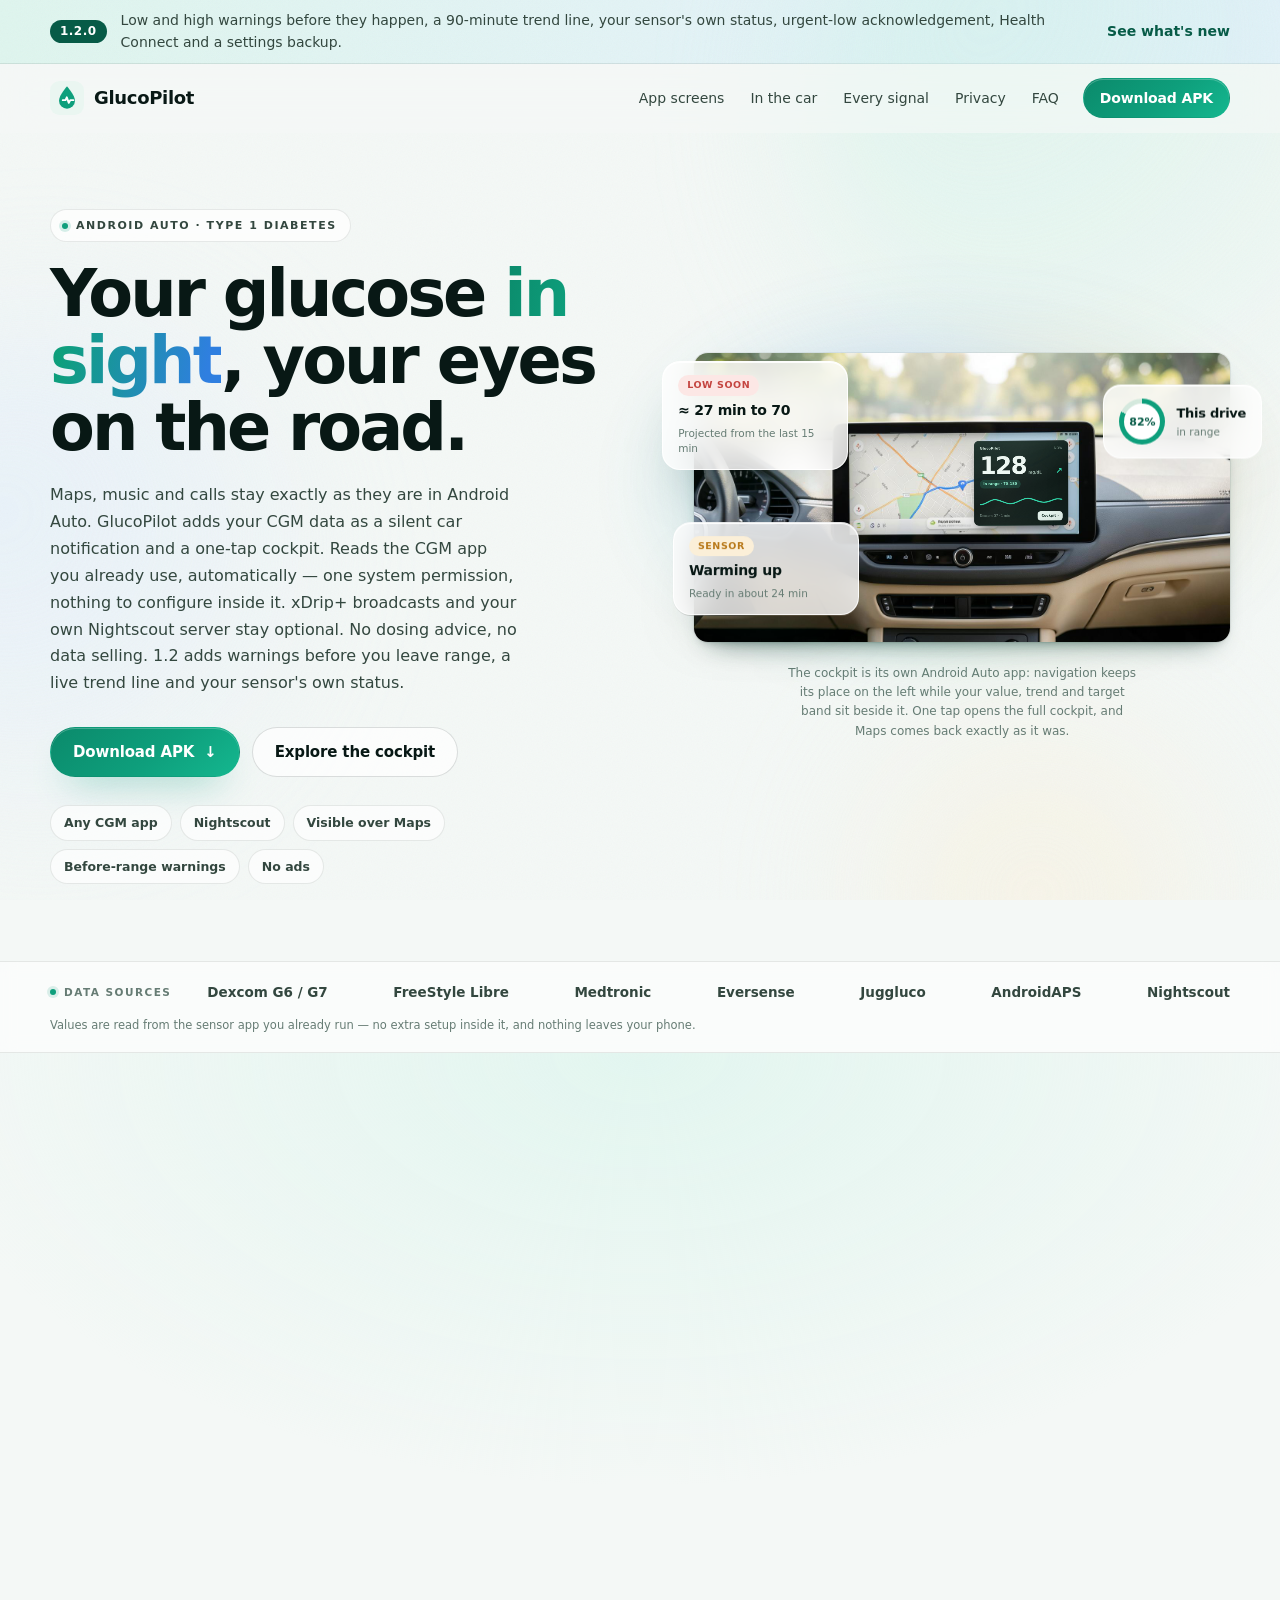
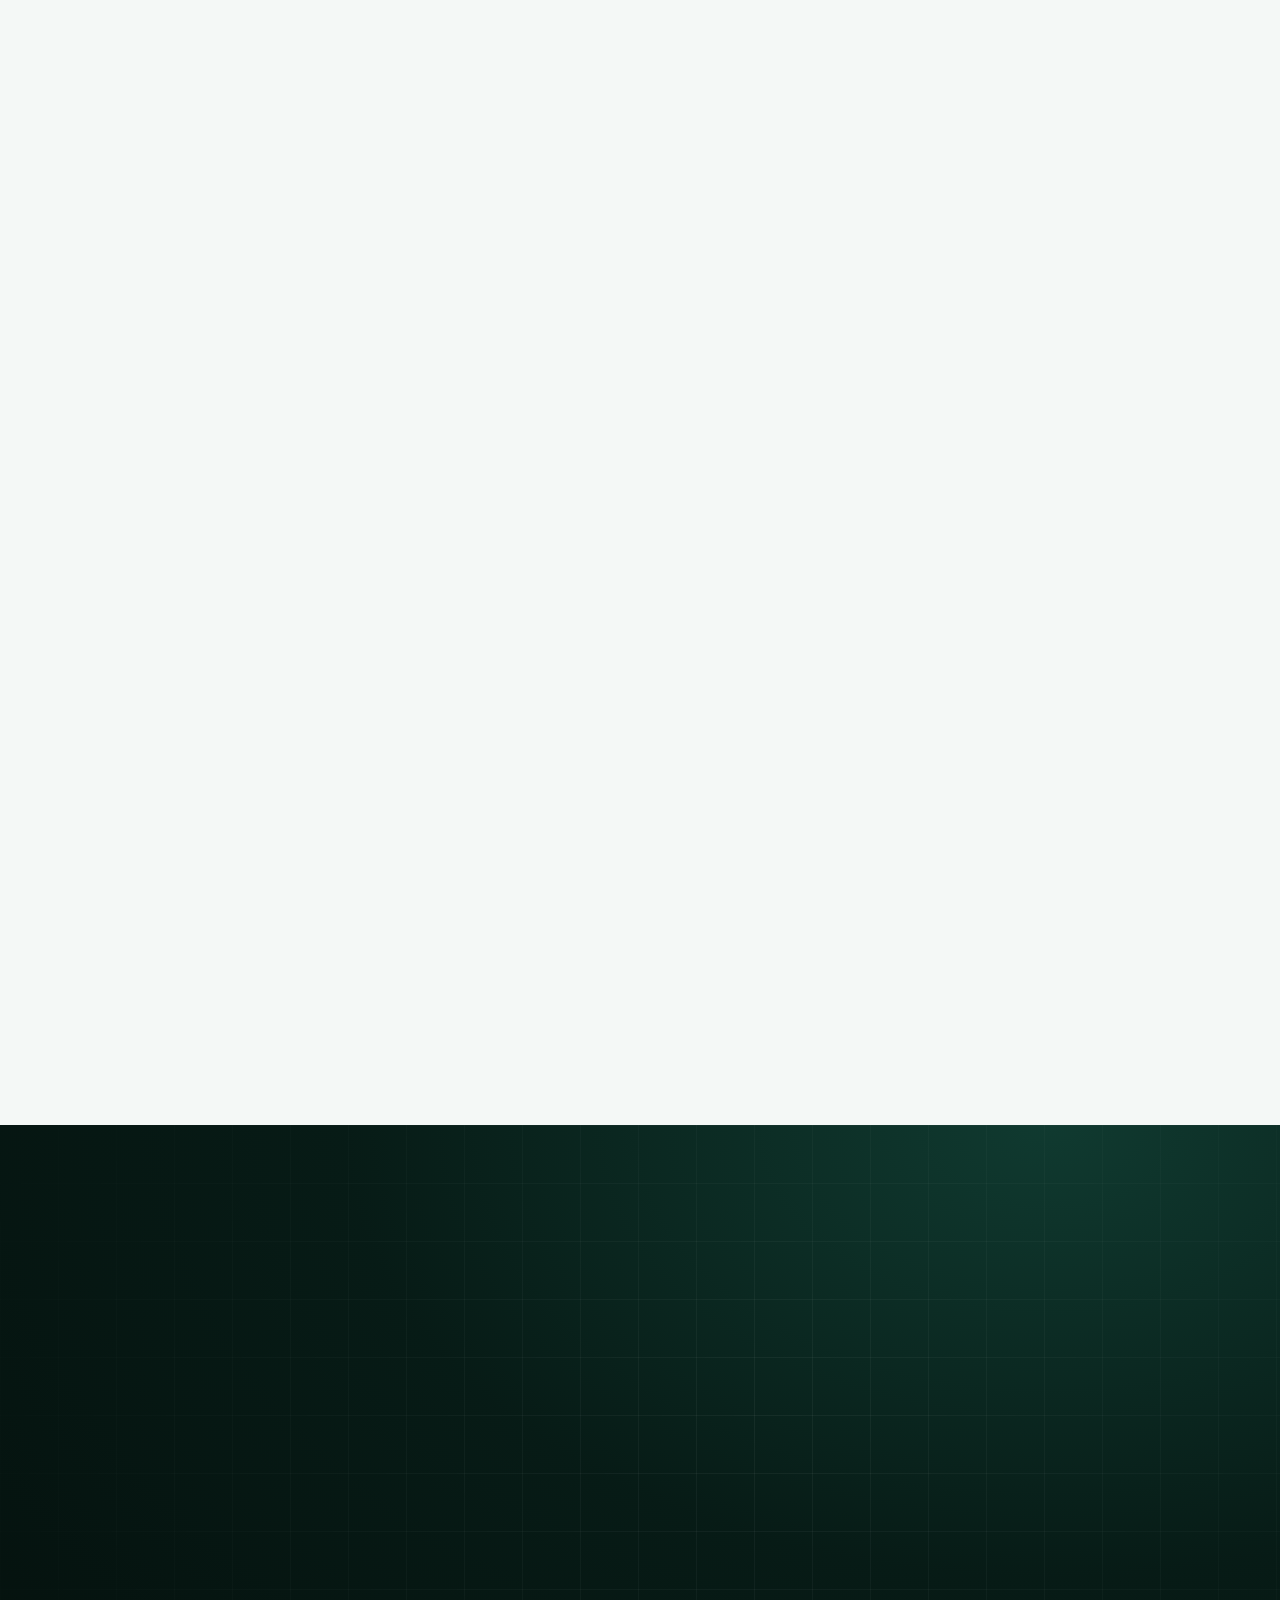
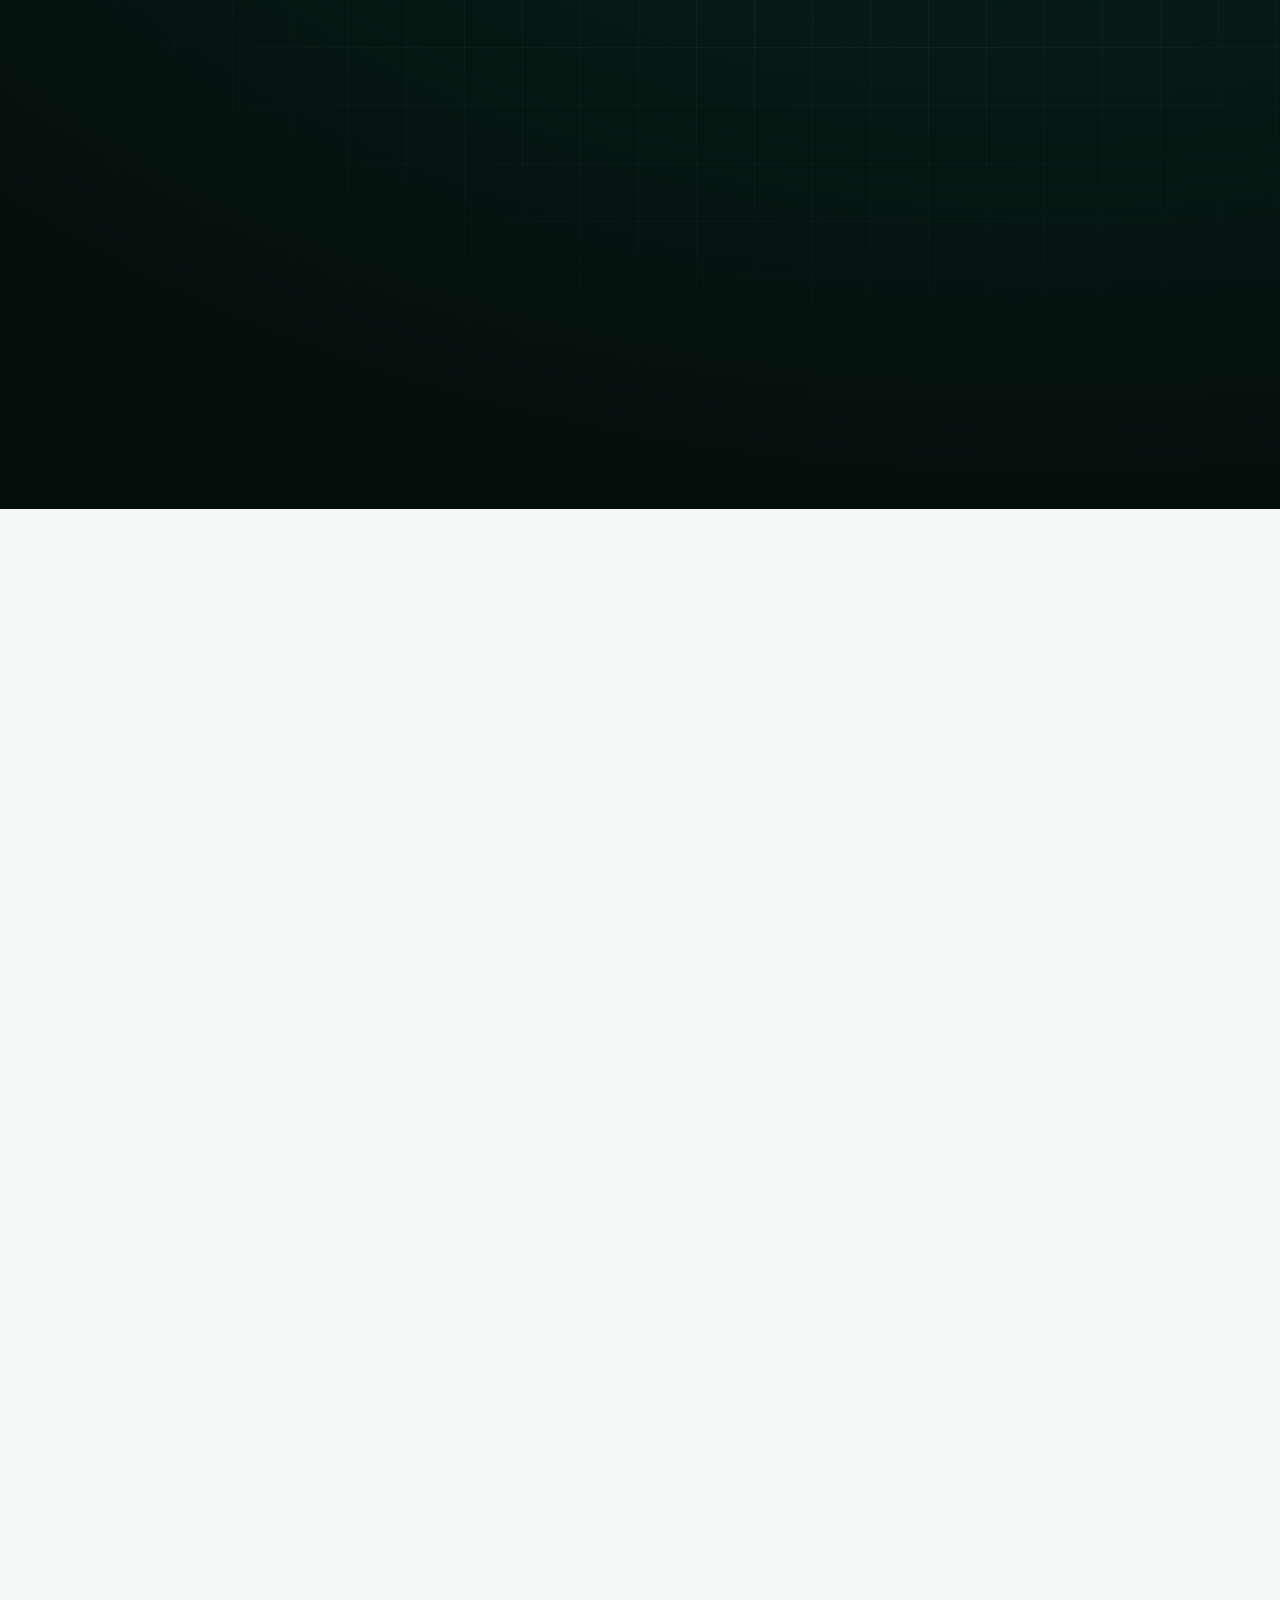
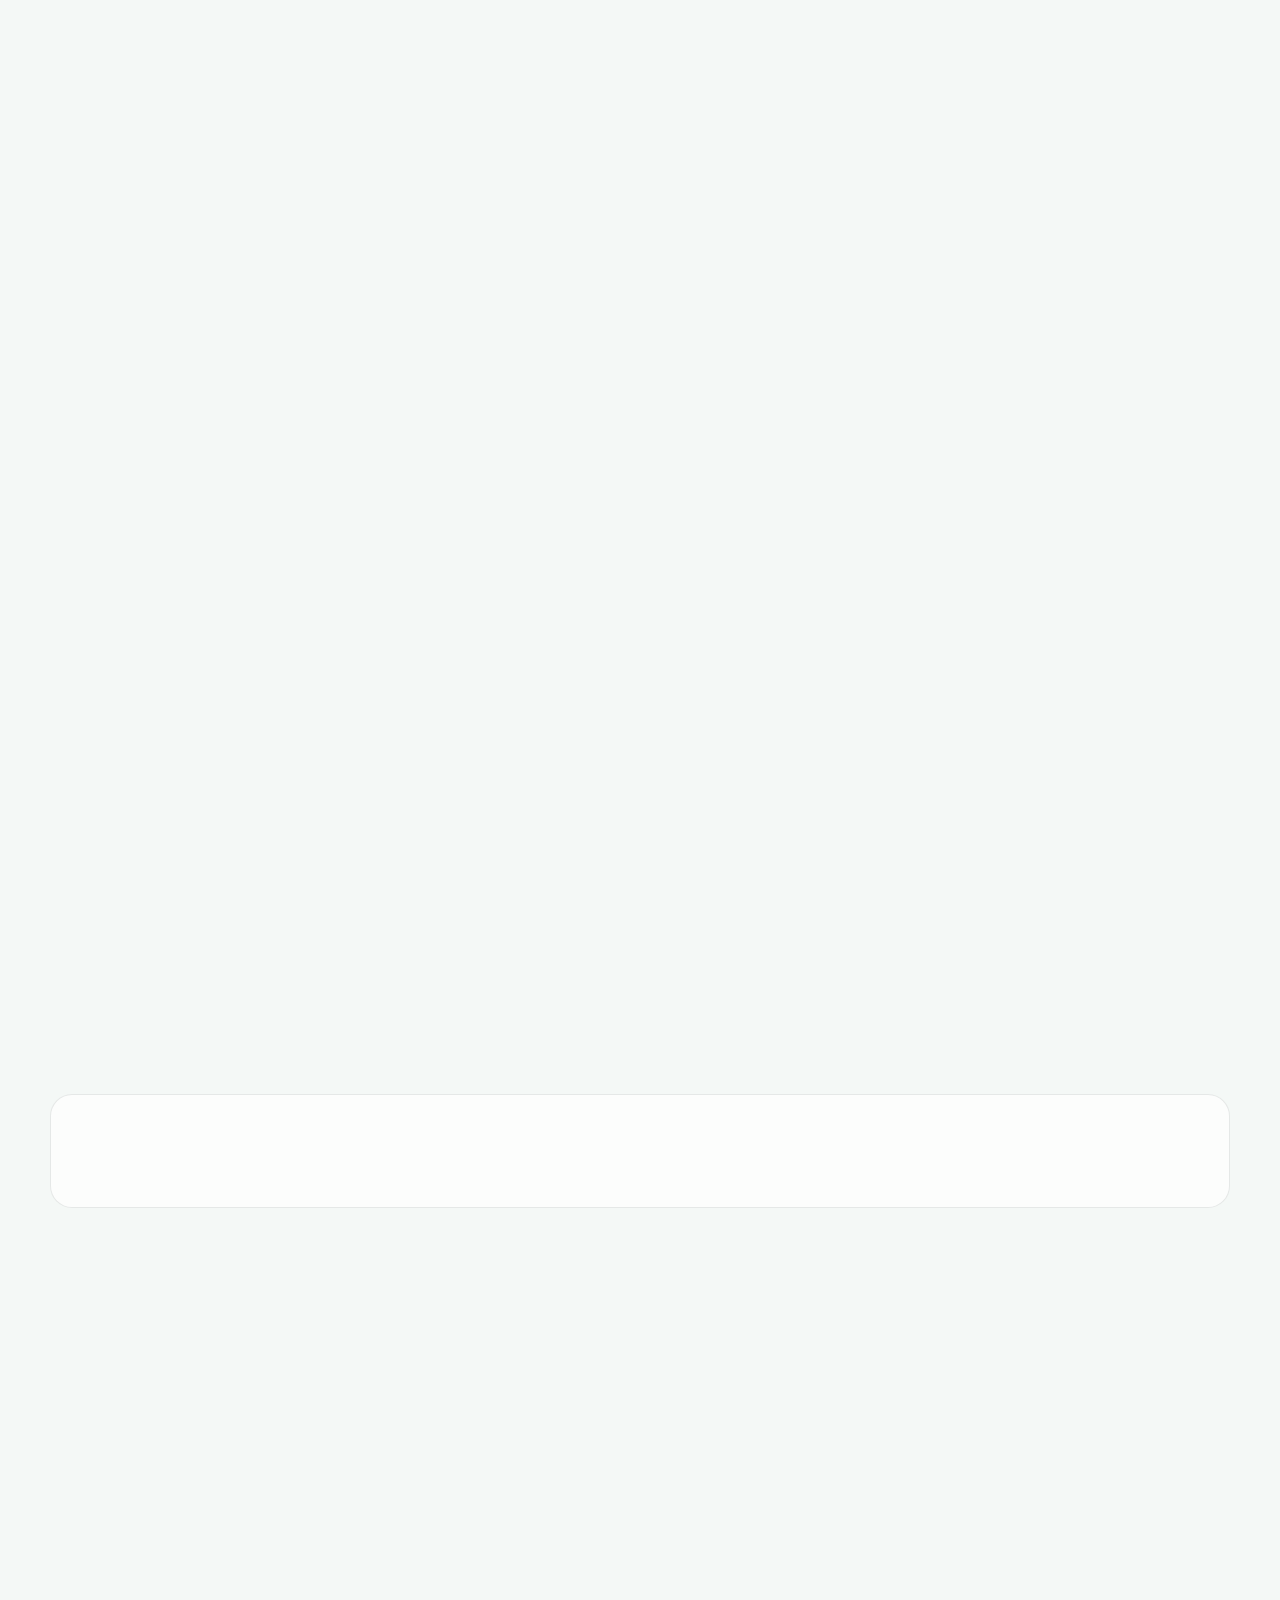
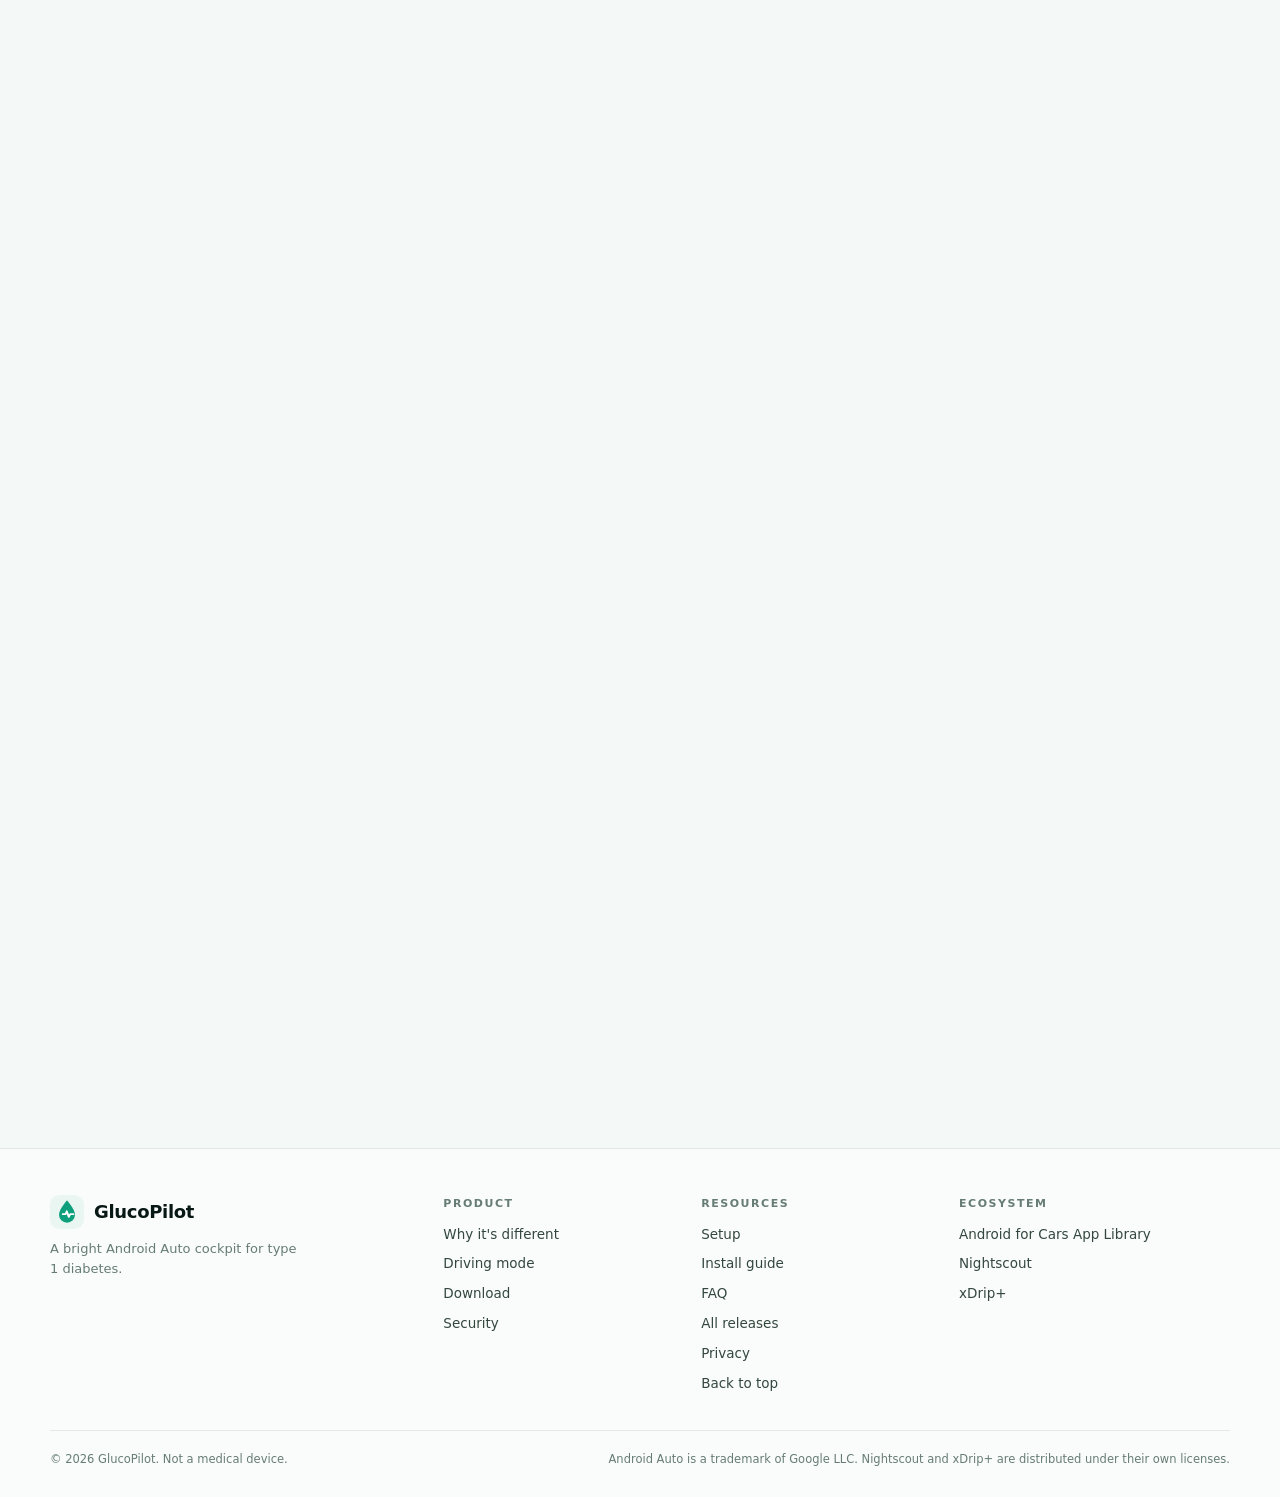
==== landing/index.html @ 1b7be071 "Harden, guide and automate the way the landing ships The site could be framed (a meta CSP cannot exp" ====
<!doctype html>
<html lang="en">
<head>
  <meta charset="utf-8">
  <meta name="viewport" content="width=device-width, initial-scale=1">
  <title>GlucoPilot — CGM monitor alongside Android Auto navigation</title>
  <meta name="description" content="GlucoPilot shows your CGM data as a car notification and a full-screen cockpit while Android Auto navigation and music stay unchanged. Reads the CGM app already on your phone automatically, with xDrip+ and Nightscout optional; no dosing advice, no data selling.">
  <link rel="canonical" href="https://glucopilot-civgdk.freebuff.site/">
  <meta property="og:type" content="website">
  <meta property="og:site_name" content="GlucoPilot">
  <meta property="og:title" content="GlucoPilot — your glucose in sight, your eyes on the road">
  <meta property="og:description" content="Your CGM value, trend and band beside Android Auto navigation, as a silent car notification and a one-tap cockpit. Reads the CGM app already on your phone.">
  <meta property="og:url" content="https://glucopilot-civgdk.freebuff.site/">
  <meta property="og:image" content="https://glucopilot-civgdk.freebuff.site/assets/android-auto.jpg">
  <meta property="og:image:alt" content="A car head unit running Android Auto: Maps on the left, the GlucoPilot cockpit on the right showing 128 mg/dL and an in-range band.">
  <meta name="twitter:card" content="summary_large_image">
  <meta name="twitter:image" content="https://glucopilot-civgdk.freebuff.site/assets/android-auto.jpg">
  <meta name="theme-color" content="#0e9f7c">
  <meta property="og:image:width" content="1392">
  <meta property="og:image:height" content="752">
  <meta name="color-scheme" content="light">
  <meta name="referrer" content="no-referrer">
  <meta http-equiv="Content-Security-Policy" content="default-src 'self'; img-src 'self' data:; style-src 'self'; script-src 'self'; font-src 'self'; connect-src 'none'; object-src 'none'; base-uri 'none'; form-action 'none'">
  <link rel="icon" href="assets/favicon.svg" type="image/svg+xml">
  <link rel="stylesheet" href="styles.css?v=1.2.0-8">
  <link rel="stylesheet" href="showcase.css?v=1.2.0-8">
  <link rel="stylesheet" href="signals.css?v=1.2.0-8">
  <script type="application/ld+json">
  {
    "@context": "https://schema.org",
    "@type": "MobileApplication",
    "name": "GlucoPilot",
    "applicationCategory": "HealthApplication",
    "operatingSystem": "Android 8.0 or newer",
    "softwareVersion": "1.2.0",
    "url": "https://glucopilot-civgdk.freebuff.site/",
    "downloadUrl": "https://glucopilot-civgdk.freebuff.site/download/GlucoPilot-1.2.0.apk",
    "description": "Shows CGM readings as a silent Android Auto car notification and a one-tap cockpit. Reads the sensor app already installed; no account, no analytics, no dosing advice.",
    "offers": { "@type": "Offer", "price": "0", "priceCurrency": "USD" }
  }
  </script>
</head>
<body>
  <a class="skip" href="#main">Skip to content</a>
  <div class="progress" aria-hidden="true"><span class="progress__bar"></span></div>

  <div class="announce">
    <div class="container announce__inner">
      <span class="announce__tag">1.2.0</span>
      <p>Low and high warnings before they happen, a 90-minute trend line, your sensor's own status, urgent-low acknowledgement, Health Connect and a settings backup.</p>
      <a href="#whats-new">See what's new</a>
    </div>
  </div>

  <div class="mesh" aria-hidden="true">
    <span class="mesh__blob mesh__blob--mint"></span>
    <span class="mesh__blob mesh__blob--sky"></span>
    <span class="mesh__blob mesh__blob--amber"></span>
  </div>

  <header class="nav" id="nav">
    <div class="container nav__inner">
      <a class="brand" href="#top" aria-label="GlucoPilot home">
        <svg class="brand__mark" viewBox="0 0 32 32" aria-hidden="true">
          <rect width="32" height="32" rx="9" fill="#EAF6F1" />
          <path d="M16 5C16 5 8.5 13.5 8.5 18.5a7.5 7.5 0 0 0 15 0C23.5 13.5 16 5 16 5Z" fill="#0E9F7C" />
          <path d="M12 18h2.6l1.2-2.6 1.9 5.2 1.4-2.6H22" fill="none" stroke="#fff" stroke-width="1.8" stroke-linecap="round" stroke-linejoin="round" />
        </svg>
        <span class="brand__name">GlucoPilot</span>
      </a>

      <nav class="nav__links" aria-label="Sections">
        <a href="#screens">App screens</a>
        <a href="#cockpit">In the car</a>
        <a href="#detail">Every signal</a>
        <a href="#security">Privacy</a>
        <a href="#faq">FAQ</a>
      </nav>

      <a class="btn btn--sm btn--primary" href="#download">Download APK</a>
    </div>
  </header>

  <main id="main">
    <section class="hero" id="top">
      <div class="container hero__grid">
        <div class="hero__copy">
          <p class="eyebrow"><span class="eyebrow__dot"></span> Android Auto · Type 1 diabetes</p>
          <h1>Your glucose <span class="grad">in sight</span>, your eyes on the road.</h1>
          <p class="lede">
            Maps, music and calls stay exactly as they are in Android Auto. GlucoPilot adds your
            CGM data as a silent car notification and a one-tap cockpit.
            Reads the CGM app you already use, automatically — one system permission, nothing to configure inside it.
            xDrip+ broadcasts and your own Nightscout server stay optional. No dosing advice, no data selling.
            1.2 adds warnings before you leave range, a live trend line and your sensor's own status.
          </p>
          <div class="hero__actions">
            <a class="btn btn--primary" href="download/GlucoPilot-1.2.0.apk" download>
              Download APK
              <span class="btn__arrow" aria-hidden="true">↓</span>
            </a>
            <a class="btn btn--ghost" href="#cockpit">Explore the cockpit</a>
          </div>
          <ul class="chips" aria-label="Highlights">
            <li class="chip">Any CGM app</li>
            <li class="chip">Nightscout</li>
            <li class="chip">Visible over Maps</li>
            <li class="chip">Before-range warnings</li>
            <li class="chip">No ads</li>
          </ul>
        </div>

        <div class="hero__stage" data-tilt="4">
          <div class="float-card float-card--prediction" aria-hidden="true">
            <span class="float-card__tag float-card__tag--coral">Low soon</span>
            <strong>≈ 27 min to 70</strong>
            <span>Projected from the last 15 min</span>
          </div>
          <div class="float-card float-card--sensor" aria-hidden="true">
            <span class="float-card__tag float-card__tag--amber">Sensor</span>
            <strong>Warming up</strong>
            <span>Ready in about 24 min</span>
          </div>
          <div class="float-card float-card--tir" aria-hidden="true">
            <span class="float-card__ring"><b>82%</b></span>
            <div><strong>This drive</strong><span>in range</span></div>
          </div>
          <figure class="shot">
            <div class="shot__frame">
              <div class="shot__glow" aria-hidden="true"></div>

              <div class="shot__screen">
                <img
                  class="shot__img"
                  src="assets/android-auto.jpg"
                  alt="Car dashboard with a wide Android Auto head unit: the Google Maps route on the left and the GlucoPilot cockpit card on the right, showing 128 mg/dL with a rising trend and an in-range target band of 70 to 180."
                  width="1392"
                  height="752"
                  decoding="async">
                <div class="shot__ui" aria-hidden="true">
                  <div class="shot__panel">
                    <div class="sp__top">
                      <span class="sp__brand"><span class="sp__dot"></span>GlucoPilot</span>
                      <span class="sp__age">now</span>
                    </div>
                    <div class="sp__reading">
                      <span class="sp__value">128</span>
                      <span class="sp__unit">mg/dL</span>
                      <span class="sp__trend">↗</span>
                    </div>
                    <div class="sp__chip">In range · 70–180</div>
                    <svg class="sp__spark" viewBox="0 0 200 40" preserveAspectRatio="none" aria-hidden="true">
                      <path d="M2 32 C18 31 26 16 42 20 S68 34 84 28 S110 12 126 18 S152 30 168 24 S186 16 198 19" />
                    </svg>
                    <div class="sp__foot">
                      <span class="sp__source">Dexcom G7 · 1 min</span>
                      <span class="sp__cta">Cockpit ›</span>
                    </div>
                  </div>
                  <div class="shot__glass"></div>
                </div>
              </div>
            </div>
            <figcaption class="shot__caption">The cockpit is its own Android Auto app: navigation keeps its place on the left while your value, trend and target band sit beside it. One tap opens the full cockpit, and Maps comes back exactly as it was.</figcaption>
          </figure>
        </div>
      </div>
    </section>

    <section class="marquee" aria-label="Compatible CGM sources">
      <div class="container marquee__inner">
        <span class="marquee__label">Data sources</span>
        <ul class="marquee__list">
          <li>Dexcom G6 / G7</li>
          <li>FreeStyle Libre</li>
          <li>Medtronic</li>
          <li>Eversense</li>
          <li>Juggluco</li>
          <li>AndroidAPS</li>
          <li>Nightscout</li>
        </ul>
      </div>
      <p class="marquee__note container">Values are read from the sensor app you already run — no extra setup inside it, and nothing leaves your phone.</p>
    </section>

    <section class="section section--screens" id="screens">
      <div class="container">
        <div class="section__head reveal">
          <p class="eyebrow"><span class="eyebrow__dot"></span> App screens</p>
          <h2>Every screen, <span class="grad">in detail</span>.</h2>
          <p class="section__lede">
            The setup screen, the alert stack and the health export — drawn at the density you
            actually get on the phone, not a concept render. Swipe through them below.
          </p>
        </div>

        <div class="screens">
          <div class="phone-slot phone-slot--left reveal">
            <article class="phone phone--left" aria-hidden="true">
              <div class="phone__frame">
                <span class="phone__notch"></span>
                <div class="phone__screen">
                  <div class="ph-status"><span>9:41</span><span>5G · 82%</span></div>
                  <div class="ph-head">
                    <span class="ph-brand"><span class="ph-dot"></span>GlucoPilot</span>
                    <span class="ph-ver">1.2.0</span>
                  </div>
                  <div class="ph-live">
                    <div class="ph-live__top"><span>Dexcom G7 · now</span><span class="ph-pill ph-pill--ok">In range</span></div>
                    <div class="ph-value">128<span>mg/dL</span><em>↗</em></div>
                    <svg class="ph-spark" viewBox="0 0 220 46" preserveAspectRatio="none" aria-hidden="true">
                      <path d="M0 34 C16 32 24 22 38 24 S60 36 76 30 S100 14 116 20 S140 32 156 26 S180 18 196 22 S212 16 220 18" />
                    </svg>
                    <div class="ph-live__meta"><span>70–180 mg/dL</span><span>82% this drive</span></div>
                  </div>
                  <p class="ph-section">Setup check</p>
                  <ul class="ph-rows">
                    <li><span class="ph-check">✓</span>Notification access</li>
                    <li><span class="ph-check">✓</span>Notification permission</li>
                    <li><span class="ph-check">✓</span>Live CGM value</li>
                    <li><span class="ph-check ph-check--wait">•</span>Car connection</li>
                  </ul>
                  <div class="ph-toggle"><span>Predictive alerts</span><span class="ph-switch is-on"></span></div>
                  <div class="ph-last"><span>Last drive</span><strong>32 min · 78% · low 64</strong></div>
                  <div class="ph-btnrow"><span class="ph-btn">Export settings</span><span class="ph-btn ph-btn--ghost">Import</span></div>
                </div>
              </div>
            </article>
            <p class="phone__label"><span>01</span> Setup, live value and last drive</p>
          </div>

          <div class="phone-slot phone-slot--center reveal">
            <article class="phone phone--center" aria-hidden="true">
              <div class="phone__frame">
                <span class="phone__notch"></span>
                <div class="phone__screen">
                  <div class="ph-status"><span>9:41</span><span>5G · 82%</span></div>
                  <div class="ph-head">
                    <span class="ph-brand"><span class="ph-dot"></span>Sensor</span>
                    <span class="ph-ver">Live</span>
                  </div>
                  <div class="ph-status-card ph-status-card--amber">
                    <span class="ph-pill ph-pill--amber">Warming up</span>
                    <strong>Sensor is warming up</strong>
                    <span class="ph-muted">Ready in about 24 minutes</span>
                  </div>
                  <div class="ph-battery">
                    <div><span>Sensor battery</span><strong>82%</strong></div>
                    <i class="ph-bar"><b></b></i>
                  </div>
                  <div class="ph-pred">
                    <div class="ph-pred__top"><span class="ph-pill ph-pill--coral">Low soon</span><strong>≈ 27 min</strong></div>
                    <p>Current slope reaches 70 mg/dL</p>
                    <svg class="ph-spark ph-spark--small" viewBox="0 0 220 40" preserveAspectRatio="none" aria-hidden="true">
                      <path d="M0 8 C24 10 36 18 54 18 S84 30 104 30 S138 38 160 36 S196 40 220 38" />
                      <path class="ph-threshold" d="M0 33H220" />
                    </svg>
                  </div>
                  <div class="ph-alert">
                    <span class="ph-alert__title">Urgent low · 54 mg/dL</span>
                    <p>Dexcom G7 · just now</p>
                    <div class="ph-alert__actions"><span>Got it</span><span>Mute 30 min</span></div>
                  </div>
                  <div class="ph-pause"><span>Sensor change paused</span><strong>1:52 left</strong></div>
                </div>
              </div>
            </article>
            <p class="phone__label"><span>02</span> Sensor state, prediction and alerts</p>
          </div>

          <div class="phone-slot phone-slot--right reveal">
            <article class="phone phone--right" aria-hidden="true">
              <div class="phone__frame">
                <span class="phone__notch"></span>
                <div class="phone__screen">
                  <div class="ph-status"><span>9:41</span><span>5G · 82%</span></div>
                  <div class="ph-head">
                    <span class="ph-brand"><span class="ph-dot"></span>Health &amp; backup</span>
                    <span class="ph-ver">Private</span>
                  </div>
                  <div class="ph-health">
                    <div class="ph-health__row"><span>Health Connect</span><span class="ph-switch is-on"></span></div>
                    <p class="ph-muted">Write-only · blood glucose</p>
                    <div class="ph-record">
                      <span class="ph-record__dot"></span>
                      <div><strong>128 mg/dL</strong><span>Written just now</span></div>
                    </div>
                  </div>
                  <div class="ph-card">
                    <p class="ph-section">Settings file</p>
                    <p>Range, units and Nightscout digest — never the raw key.</p>
                    <div class="ph-btnrow"><span class="ph-btn">Export</span><span class="ph-btn ph-btn--ghost">Import</span></div>
                  </div>
                  <div class="ph-note">
                    <span class="ph-note__lock">⌾</span>
                    <div><strong>No server, no analytics</strong><span>Everything stays on this phone.</span></div>
                  </div>
                  <ul class="ph-rows ph-rows--tight">
                    <li><span class="ph-check">✓</span>Nightscout digest only</li>
                    <li><span class="ph-check">✓</span>Health data never read back</li>
                  </ul>
                </div>
              </div>
            </article>
            <p class="phone__label"><span>03</span> Health Connect and settings backup</p>
          </div>
        </div>
      </div>
    </section>

    <section class="section" id="why">
      <div class="container">
        <div class="section__head reveal">
          <p class="eyebrow"><span class="eyebrow__dot"></span> Why it's different</p>
          <h2>Built for driving.<br>Designed for type 1.</h2>
          <p class="section__lede">
            Most glucose apps are designed for a phone. GlucoPilot is designed to be read
            behind the wheel in half a second: a large value, a clear trend and one line of context.
            Even with navigation or music open, your value stays current in the car notification.
          </p>
        </div>

        <div class="features">
          <article class="card reveal">
            <span class="card__icon" aria-hidden="true">
              <svg viewBox="0 0 24 24"><path d="M2.6 12C3.9 9.4 7.2 6.6 12 6.6s8.1 2.8 9.4 5.4c-1.3 2.6-4.6 5.4-9.4 5.4S3.9 14.6 2.6 12Z" fill="none" stroke="currentColor" stroke-width="1.6" stroke-linecap="round" stroke-linejoin="round"/><circle cx="12" cy="12" r="2.6" fill="none" stroke="currentColor" stroke-width="1.6"/></svg>
            </span>
            <h3>Decide at a glance</h3>
            <p>Value, trend arrow and target band on the same line. No menus, no taking your eyes off the road.</p>
          </article>

          <article class="card reveal">
            <span class="card__icon" aria-hidden="true">
              <svg viewBox="0 0 24 24"><rect x="5" y="3" width="14" height="18" rx="4" fill="none" stroke="currentColor" stroke-width="1.6"/><path d="M8.4 12h1.9l1.4-2.8 1.9 5.6 1.4-2.8h1.6" fill="none" stroke="currentColor" stroke-width="1.6" stroke-linecap="round" stroke-linejoin="round"/></svg>
            </span>
            <h3>Your CGM, your data</h3>
            <p>Values come straight from the sensor app on your phone. xDrip+ broadcasts and your own Nightscout server work too — no middleman cloud, no mandatory account.</p>
          </article>

          <article class="card reveal">
            <span class="card__icon" aria-hidden="true">
              <svg viewBox="0 0 24 24"><path d="M3 12h3.4l2.1-4.6L12 16l2.4-6.2L16.5 12H21" fill="none" stroke="currentColor" stroke-width="1.6" stroke-linecap="round" stroke-linejoin="round"/></svg>
            </span>
            <h3>Signal, not noise</h3>
            <p>Alerts arrive only when you go outside the target range, at most once every ten minutes for the same band. Mute them for 30 minutes whenever you want.</p>
          </article>

          <article class="card reveal">
            <span class="card__icon" aria-hidden="true">
              <svg viewBox="0 0 24 24"><circle cx="12" cy="12" r="4" fill="none" stroke="currentColor" stroke-width="1.6"/><path d="M12 3v2.4M12 18.6V21M3 12h2.4M18.6 12H21M5.6 5.6l1.7 1.7M16.7 16.7l1.7 1.7M18.4 5.6l-1.7 1.7M7.3 16.7l-1.7 1.7" fill="none" stroke="currentColor" stroke-width="1.6" stroke-linecap="round"/></svg>
            </span>
            <h3>Bright and calm</h3>
            <p>A spacious setup screen on the phone; short, readable lines in the car. Soft contrast that is easy on the eyes at night.</p>
          </article>
        </div>
      </div>
    </section>

    <section class="section" id="compare">
      <div class="container">
        <div class="section__head reveal">
          <p class="eyebrow"><span class="eyebrow__dot"></span> Compare</p>
          <h2>Does it replace what you already use?</h2>
          <p class="section__lede">
            No. GlucoPilot sits beside your sensor app and your navigation instead of taking them over.
            Here is where it helps, and where another tool is the better answer.
          </p>
        </div>
        <div class="compare reveal">
          <div class="compare__wrap">
            <table>
              <caption>GlucoPilot 1.2.0 compared with the common alternatives for seeing CGM data in a car.</caption>
              <thead>
                <tr>
                  <th scope="col">What you compare</th>
                  <th scope="col" class="compare__ours">GlucoPilot</th>
                  <th scope="col">Sensor app + phone mount</th>
                  <th scope="col">Nightscout in a car browser</th>
                  <th scope="col">AndroidAPS / Juggluco</th>
                </tr>
              </thead>
              <tbody>
                <tr>
                  <th scope="row">Reading while Maps is open</th>
                  <td class="compare__ours">Silent car notification beside navigation, one tap opens the cockpit</td>
                  <td>Not visible; you look at the phone</td>
                  <td>Depends on the browser; not a car interface</td>
                  <td>Not visible on the car screen</td>
                </tr>
                <tr>
                  <th scope="row">Setup inside the sensor app</th>
                  <td class="compare__ours">None — one system permission, nothing to configure</td>
                  <td>Nothing, but the value stays on the phone</td>
                  <td>Server URL and access token</td>
                  <td>Guided setup with more options to choose</td>
                </tr>
                <tr>
                  <th scope="row">CGM sources</th>
                  <td class="compare__ours">Any app that posts a notification, plus xDrip+ and Nightscout</td>
                  <td>The maker's own sensor only</td>
                  <td>Whatever your Nightscout server receives</td>
                  <td>Its supported source set</td>
                </tr>
                <tr>
                  <th scope="row">Where readings go</th>
                  <td class="compare__ours">Nowhere by default; your own Nightscout only if you add it</td>
                  <td>The maker's cloud</td>
                  <td>Your server</td>
                  <td>Your server or your phone</td>
                </tr>
                <tr>
                  <th scope="row">Account, ads, tracking</th>
                  <td class="compare__ours">None</td>
                  <td>Usually an account</td>
                  <td>Depends on your server</td>
                  <td>None</td>
                </tr>
                <tr>
                  <th scope="row">Dosing advice</th>
                  <td class="compare__ours">None, by design</td>
                  <td>None</td>
                  <td>None</td>
                  <td>Yes — a different, more demanding tool</td>
                </tr>
                <tr>
                  <th scope="row">How it is installed</th>
                  <td class="compare__ours">Signed APK from this page, <a href="install/">step by step</a></td>
                  <td>Play Store</td>
                  <td>A web page</td>
                  <td>Play Store or APK</td>
                </tr>
              </tbody>
            </table>
          </div>
          <p class="compare__note">
            The limit is deliberate: Android Auto does not let a third-party app draw over Maps, and
            GlucoPilot does not talk to the sensor directly. That is why it runs alongside the maker's app
            rather than replacing it.
          </p>
        </div>
      </div>
    </section>

    <section class="section section--night cockpit" id="cockpit">
      <div class="container cockpit__grid">
        <div class="cockpit__copy reveal">
          <p class="eyebrow"><span class="eyebrow__dot"></span> Notification + Cockpit</p>
          <h2>Keep navigation intact. Open the cockpit with one tap.</h2>
          <p class="section__lede">
            GlucoPilot does not replace Android Auto's navigation, music or call screens.
            A silent status notification keeps the value current; a short alert stands out when
            you are out of range; tapping the notification opens the cockpit full screen.
          </p>
          <ul class="checklist">
            <li><span aria-hidden="true">✓</span> Navigation, music and calls stay in default Android Auto</li>
            <li><span aria-hidden="true">✓</span> The silent status notification updates with every reading: value, trend, age</li>
            <li><span aria-hidden="true">✓</span> A short alert when out of range; mute for 30 minutes</li>
            <li><span aria-hidden="true">✓</span> “Low soon” / “High soon” before the threshold, from the measured slope</li>
            <li><span aria-hidden="true">✓</span> A 90-minute trend line and session time in range inside the cockpit</li>
            <li><span aria-hidden="true">✓</span> Urgent lows repeat until acknowledged with “Got it”</li>
            <li><span aria-hidden="true">✓</span> “Cockpit” in the notification opens full screen; Back returns to Maps</li>
            <li><span aria-hidden="true">✓</span> The driving monitor starts automatically when the car screen opens</li>
            <li><span aria-hidden="true">✓</span> If notification permission is missing, the cockpit shows a clear warning</li>
          </ul>
          <p class="fineprint">
            Android Auto does not allow third-party apps to open a persistent window on top;
            the notification's position and duration depend on the car/host software. GlucoPilot does not hide that limit; it works around it with a notification and a one-tap cockpit.
          </p>
        </div>

        <div class="cockpit__visual reveal">
          <div class="dash" data-tilt="5">
            <div class="dash__frame" aria-hidden="true">
              <div class="dash__screen">
                <div class="dash__map">
                  <svg viewBox="0 0 360 300" preserveAspectRatio="xMidYMid slice">
                    <rect width="360" height="300" fill="#e8f0ea" />
                    <path d="M-20 240 C60 220 90 150 160 150 S260 190 380 90" fill="none" stroke="#cfe2d8" stroke-width="28" />
                    <path d="M-20 240 C60 220 90 150 160 150 S260 190 380 90" fill="none" stroke="#2f7fe0" stroke-width="7" stroke-linecap="round" stroke-dasharray="0 18" />
                    <path d="M40 -10 C60 80 120 100 140 160 S150 250 200 320" fill="none" stroke="#ffffff" stroke-width="14" />
                    <circle cx="160" cy="150" r="8" fill="#2f7fe0" stroke="#fff" stroke-width="4" />
                  </svg>
                  <span class="dash__map-label">Maps</span>
                </div>
                <div class="dash__panel">
                  <div class="dash__panel-top"><span class="dash__brand"><span class="dash__dot"></span>GlucoPilot</span><span class="dash__age">now</span></div>
                  <div class="dash__value">112<span>mg/dL</span><em>↗</em></div>
                  <span class="dash__band">In range · 70–180</span>
                  <svg class="dash__chart" viewBox="0 0 260 110" preserveAspectRatio="none">
                    <rect x="0" y="26" width="260" height="58" rx="6" fill="rgba(14,159,124,0.08)" />
                    <path d="M0 70 C24 74 38 52 62 56 S98 76 122 66 S158 34 182 42 S216 58 240 50 S252 44 260 46" fill="none" stroke="#0e9f7c" stroke-width="2.4" stroke-linecap="round" />
                    <circle cx="260" cy="46" r="3.5" fill="#0e9f7c" />
                  </svg>
                  <div class="dash__stats">
                    <div><span>This drive</span><strong>82%</strong></div>
                    <div><span>Sensor</span><strong>82%</strong></div>
                    <div><span>Source</span><strong>1 min</strong></div>
                  </div>
                </div>
                <div class="dash__toast">
                  <span class="dash__toast-tag">Low soon</span>
                  <p>70 mg/dL in about 27 min</p>
                  <div class="dash__toast-actions"><span>Got it</span><span>Mute 30 min</span></div>
                </div>
                <span class="dash__glare"></span>
              </div>
            </div>
            <div class="dash__shadow"></div>
          </div>
          <div class="dash__chips"><span>90-minute trend</span><span>Session TIR</span><span>Sensor battery</span></div>
          <p class="cockpit__caption">Tapping the notification opens the cockpit full screen. Back returns to Maps; navigation keeps running in the background.</p>
        </div>
      </div>
    </section>

    <section class="section" id="detail">
      <div class="container">
        <div class="section__head reveal">
          <p class="eyebrow"><span class="eyebrow__dot"></span> Behind the cockpit</p>
          <h2>Every signal, <span class="grad">surfaced</span>.</h2>
          <p class="section__lede">
            Six pieces of work happen while you drive. Each one is small, explainable and visible
            on the phone — no black box between the sensor app and the car screen.
          </p>
        </div>

        <div class="bento">
          <article class="bento__tile reveal">
            <div class="viz viz--chart" aria-hidden="true">
              <svg viewBox="0 0 280 110" preserveAspectRatio="none">
                <rect x="0" y="66" width="280" height="34" rx="5" fill="rgba(14,159,124,0.09)" />
                <path d="M0 28 C34 30 52 44 80 46 S124 62 150 68 S190 88 220 86 S256 70 280 64" fill="none" stroke="#c4443f" stroke-width="2.4" stroke-linecap="round" />
                <path d="M0 84H280" fill="none" stroke="#c4443f" stroke-width="1.4" stroke-dasharray="4 6" />
                <circle cx="280" cy="64" r="4" fill="#c4443f" />
              </svg>
              <span class="viz__chip viz__chip--coral">Low soon · 27 min</span>
            </div>
            <h3>Projection, not a guess</h3>
            <p>A least-squares slope over the last 15 minutes; a warning only when at least three readings agree and the threshold is inside the horizon.</p>
          </article>

          <article class="bento__tile reveal">
            <div class="viz viz--pills" aria-hidden="true">
              <span class="viz__pill viz__pill--amber">Warming up</span>
              <span class="viz__pill viz__pill--sky">Signal lost</span>
              <span class="viz__pill viz__pill--coral">Sensor finished</span>
              <div class="viz__battery"><span>Battery</span><strong>18%</strong><i><b></b></i></div>
            </div>
            <h3>The sensor explains itself</h3>
            <p>Warm-up, signal loss and sensor end are read from the CGM app's own notifications, so the cockpit says why data stopped.</p>
          </article>

          <article class="bento__tile reveal">
            <div class="viz viz--alert" aria-hidden="true">
              <div class="viz__notification">
                <span class="viz__notification-tag">Urgent low</span>
                <strong>54 mg/dL</strong>
                <span>Repeat 2 of 3 · 5 min</span>
                <div class="viz__notification-actions"><b>Got it</b><b>Mute 30 min</b></div>
              </div>
            </div>
            <h3>Escalation with an exit</h3>
            <p>An urgent low repeats every five minutes, at most three times. One tap on “Got it” quiets it for half an hour.</p>
          </article>

          <article class="bento__tile reveal">
            <div class="viz viz--stats" aria-hidden="true">
              <div><span>Minutes</span><strong>32</strong></div>
              <div><span>In range</span><strong>78%</strong></div>
              <div><span>Lowest</span><strong>64</strong></div>
              <div><span>Low events</span><strong>1</strong></div>
            </div>
            <h3>A drive you can compare</h3>
            <p>Four numbers, stored locally when monitoring stops: minutes, session time in range, the lowest value and how many readings were low.</p>
          </article>

          <article class="bento__tile reveal">
            <div class="viz viz--health" aria-hidden="true">
              <div class="viz__health-head"><span>Health Connect</span><span class="viz__switch"></span></div>
              <div class="viz__health-record"><span></span><div><strong>128 mg/dL</strong><small>Interstitial fluid · now</small></div></div>
              <small class="viz__health-note">Write-only · revoke any time</small>
            </div>
            <h3>Health Connect, if you want it</h3>
            <p>New readings can be written as blood glucose records. Nothing is read back, the permission is revocable, and it is off by default.</p>
          </article>

          <article class="bento__tile reveal">
            <div class="viz viz--checks" aria-hidden="true">
              <div class="viz__check"><span>✓</span>Notification access</div>
              <div class="viz__check"><span>✓</span>Notification permission</div>
              <div class="viz__check"><span>✓</span>Live CGM value</div>
              <div class="viz__check viz__check--wait"><span>•</span>Car connection</div>
              <div class="viz__export"><span>Export settings</span><span>Import</span></div>
            </div>
            <h3>Checked before you pull out</h3>
            <p>The setup screen shows the four things the car needs, and the same file moves your range, units and digest to a new phone.</p>
          </article>
        </div>
      </div>
    </section>

    <section class="section" id="security">
      <div class="container">
        <div class="security reveal">
          <div class="security__copy">
            <p class="eyebrow eyebrow--light"><span class="eyebrow__dot"></span> Security</p>
            <h2>Your data stays in your car.<br>It never reaches our servers.</h2>
            <p class="section__lede">
              GlucoPilot has no server, account or analytics of its own. Data flows only between
              the source you choose and your phone.
            </p>
            <ul class="security__list">
              <li><strong>HTTPS required.</strong> Cleartext traffic is fully disabled; http URLs are rejected.</li>
              <li><strong>No redirects.</strong> 3xx responses are rejected; the API key cannot leak to another host.</li>
              <li><strong>No raw key storage.</strong> Only the SHA-1 digest required by the Nightscout protocol is kept.</li>
              <li><strong>Validated data.</strong> Readings that fail range and time checks never reach the UI.</li>
              <li><strong>No tracking.</strong> No advertising ID, analytics SDK or cloud backup.</li>
              <li><strong>Write-only health export.</strong> Health Connect access is optional, granted by you and never read back; revoking it stops the export.</li>
              <li><strong>Portable settings.</strong> The export file carries the Nightscout digest, never the raw key.</li>
            </ul>
          </div>

          <div class="security__card" aria-hidden="true">
            <div class="shield">
              <svg viewBox="0 0 24 24"><path d="M12 3 5 6v5.5c0 4.4 3 8.1 7 9.5 4-1.4 7-5.1 7-9.5V6l-7-3Z" fill="none" stroke="currentColor" stroke-width="1.6"/><path d="m9 12 2.2 2.2L15.5 10" fill="none" stroke="currentColor" stroke-width="1.8" stroke-linecap="round" stroke-linejoin="round"/></svg>
            </div>
            <p class="security__card-title">Local first</p>
            <div class="security__code">
              <span>api-secret</span>
              <code>sha1 · 40 hex</code>
            </div>
            <div class="security__code">
              <span>cleartext</span>
              <code>off</code>
            </div>
            <div class="security__code">
              <span>redirect</span>
              <code>rejected</code>
            </div>
            <div class="security__code">
              <span>telemetry</span>
              <code>none</code>
            </div>
          </div>
        </div>
      </div>
    </section>

    <section class="metrics" aria-label="GlucoPilot numbers">
      <div class="container metrics__grid">
        <div class="metric reveal"><strong>2</strong><span>taps to recent readings</span></div>
        <div class="metric reveal"><strong>5 min</strong><span>default polling interval</span></div>
        <div class="metric reveal"><strong>100%</strong><span>local data path</span></div>
        <div class="metric reveal"><strong>0</strong><span>tracking, ads or sales</span></div>
      </div>
    </section>

    <section class="section" id="setup">
      <div class="container">
        <div class="section__head reveal">
          <p class="eyebrow"><span class="eyebrow__dot"></span> Setup</p>
          <h2>Three steps to the cockpit.</h2>
          <p class="section__lede">
            GlucoPilot reads the CGM app you already use. One system permission, no configuration
            inside that app, and xDrip+ or Nightscout only if you want them.
          </p>
        </div>

        <ol class="steps">
          <li class="step reveal">
            <span class="step__num">01</span>
            <h3>Allow the source</h3>
            <p>Tap “Allow notification access” once so GlucoPilot can read the sensor app's values. No setting inside Dexcom, Libre, xDrip+ or any other CGM app.</p>
          </li>
          <li class="step reveal">
            <span class="step__num">02</span>
            <h3>Set your range</h3>
            <p>Choose your low and high thresholds. The default is 70–180 mg/dL; urgent bands are fixed at 54 and 250.</p>
          </li>
          <li class="step reveal">
            <span class="step__num">03</span>
            <h3>Open it in the car</h3>
            <p>Plug in and Android Auto starts GlucoPilot's monitoring by itself. Open the cockpit for value, trend and source age.</p>
          </li>
        </ol>

        <div class="callout reveal">
          <div>
            <h3>Open source. Your data, your choices.</h3>
            <p>The Android side follows Google's Car App Library sample architecture; the CGM layer reads the sensor app's notifications, with the xDrip+ broadcast contract and the Nightscout REST API as optional sources.</p>
          </div>
          <a class="btn btn--primary" href="#faq">Frequently asked questions</a>
        </div>
      </div>
    </section>

    <section class="section" id="faq">
      <div class="container faq">
        <div class="section__head section__head--left reveal">
          <p class="eyebrow"><span class="eyebrow__dot"></span> FAQ</p>
          <h2>Common questions.</h2>
        </div>

        <div class="faq__list">
          <details class="reveal">
            <summary>Is GlucoPilot a medical device?</summary>
            <p>No. It is a viewing and reminder tool; it does not recommend treatment or insulin doses. Always consult your healthcare professional and your sensor's official app for diagnosis and treatment decisions.</p>
          </details>
          <details class="reveal">
            <summary>Does it connect directly to Dexcom or Libre?</summary>
            <p>It does not talk to the sensor itself. It reads the value your sensor app already shows, through Android's notification access (granted once). That keeps it running alongside the maker's app without conflicts; xDrip+ and Nightscout work too.</p>
          </details>
          <details class="reveal">
            <summary>Is Nightscout required?</summary>
            <p>No. GlucoPilot reads your sensor app directly on the phone. Nightscout is optional for remote monitoring or multi-device setups.</p>
          </details>
          <details class="reveal">
            <summary>Where does my data go?</summary>
            <p>Only to the source you choose. GlucoPilot has no server of its own; there is no analytics, advertising or third-party tracking SDK. Settings and the last drive's four numbers stay on the device. If you turn on Health Connect, new readings are written there as blood glucose records — nothing is read back — and the settings export only leaves the phone when you choose a file.</p>
          </details>
          <details class="reveal">
            <summary>Do alerts distract me while driving?</summary>
            <p>Alerts are sent only when they matter: a range alert at most once every ten minutes for the same band, a “Low soon” / “High soon” projection at most once every half hour, and an urgent low every five minutes up to three times until you tap “Got it”. Mute silences all of them for 30 minutes. The car screen also follows driver-safety rules and shows a limited number of lines.</p>
          </details>
          <details class="reveal">
            <summary>Can I see my glucose while navigation or music is open?</summary>
            <p>Yes, but not as a persistent window: Android Auto does not allow third-party apps to keep a window on top of Maps or media. GlucoPilot uses a silent, persistent car notification instead; the value updates with every reading, a short alert appears out of range, and tapping the notification opens the cockpit.</p>
          </details>
          <details class="reveal">
            <summary>Why doesn't GlucoPilot appear in my car?</summary>
            <p>Android Auto lists apps installed from Play by default, and GlucoPilot is installed from this page. Open the Android Auto app, tap its version number ten times to enable developer mode, then turn on <strong>Unknown sources</strong> in the developer settings; the IOT app then appears in the car launcher. If it is still missing, open GlucoPilot once on the phone, grant notification access and check that the phone is projected.</p>
          </details>
          <details class="reveal">
            <summary>What if the car notification stops updating?</summary>
            <p>Android may freeze background apps to save power, and a frozen app cannot refresh its car notification. Set GlucoPilot to <strong>Unrestricted</strong> under Settings → Apps → GlucoPilot → Battery, and keep the phone plugged in on longer drives. The cockpit shows the reading age, so a stale value never looks current.</p>
          </details>
          <details class="reveal">
            <summary>Does it warn me before I go low or high?</summary>
            <p>Yes, when the trend is clear enough. GlucoPilot fits the last 15 minutes of readings (at least three) and only speaks when the slope is at least 0.5 mg/dL per minute and would reach your low within 30 minutes or your high within 45. It is a straight-line projection of what already happened, not a prediction model and not dosing advice, and it is limited to once per half hour.</p>
          </details>
          <details class="reveal">
            <summary>Does GlucoPilot write to Health Connect?</summary>
            <p>Only if you turn it on and grant the permission. It writes new readings as interstitial fluid blood glucose records; it never reads health data back. You can revoke access in Health Connect at any time, and after that nothing new is written.</p>
          </details>
          <details class="reveal">
            <summary>What does it keep from a drive?</summary>
            <p>Four small numbers: minutes, time in range, the lowest value and how many readings were low. They stay in the app's own settings on the phone, with no server and no upload, and are shown on the setup screen as “Last drive”.</p>
          </details>
          <details class="reveal">
            <summary>Which Android versions are supported?</summary>
            <p>Android 8.0 (API 26) and above. For Android Auto, your phone needs the Android Auto app and a compatible car or the Desktop Head Unit. Health Connect export needs Android 9 or the Health Connect app.</p>
          </details>
        </div>
      </div>
    </section>

    <section class="section" id="whats-new">
      <div class="container">
        <div class="section__head section__head--left reveal">
          <p class="eyebrow"><span class="eyebrow__dot"></span> What's new</p>
          <h2>Release notes.</h2>
          <p class="section__lede">
            Everything the cockpit gained in 1.2.0, and the releases that led to it. All of it is
            in the signed APK on this page.
          </p>
        </div>

        <ol class="releases">
          <li class="release reveal">
            <span class="release__ver">1.2.0</span>
            <div>
              <h3>Warnings before range, a drawn trend and sensor state</h3>
              <p>A “Low soon” / “High soon” projection from the last 15 minutes, a 90-minute trend line with the session's time in range, and the sensor's own warm-up, signal-loss and battery state. An urgent low repeats until it is acknowledged, a sensor change pauses the missing-data reminder for two hours, and the phone keeps a four-number drive summary, a setup check and an optional write-only Health Connect export with a settings backup.</p>
            </div>
          </li>
          <li class="release reveal">
            <span class="release__ver">1.1.3</span>
            <div>
              <h3>Quiet through a sensor change</h3>
              <p>The “No glucose data” alert waits for a reading from the current drive, so a warming-up sensor no longer sets it off; “I'm changing my sensor” pauses the reminder for two hours with a countdown.</p>
            </div>
          </li>
          <li class="release reveal">
            <span class="release__ver">1.1.2</span>
            <div>
              <h3>Warns when the sensor goes quiet</h3>
              <p>If no new reading arrives for 15 minutes, one high-priority “No glucose data” alert appears in the car and clears itself when readings return.</p>
            </div>
          </li>
          <li class="release reveal">
            <span class="release__ver">1.1.1</span>
            <div>
              <h3>Shows why a value is missing</h3>
              <p>When nothing reaches the car, Source check lists the last reading and the last ten notifications, each marked accepted or rejected with the reason.</p>
            </div>
          </li>
          <li class="release reveal">
            <span class="release__ver">1.1.0</span>
            <div>
              <h3>Reads any CGM app, only in the car</h3>
              <p>Dexcom, Libre, Diabox, xDrip+ — any app that posts the value in a notification. One system permission, and monitoring starts and stops with Android Auto.</p>
            </div>
          </li>
        </ol>
      </div>
    </section>

    <section class="section download" id="download">
      <div class="container">
        <div class="download__card reveal">
          <div class="download__copy">
            <p class="eyebrow"><span class="eyebrow__dot"></span> Download</p>
            <h2>Install GlucoPilot on your phone.</h2>
            <p class="section__lede">
              The signed release APK is ready to install. Open the file on your Android phone and
              allow installs from this source when Android asks. Then open GlucoPilot once and allow
              notification access so it can read your CGM app; it starts by itself the next time you
              connect to Android Auto.
            </p>
            <ul class="download__meta" aria-label="APK details">
              <li><span>Version</span><strong>1.2.0</strong></li>
              <li><span>Size</span><strong>0.9 MB</strong></li>
              <li><span>Requires</span><strong>Android 8.0+</strong></li>
              <li><span>Package</span><strong>app.glcopilot</strong></li>
            </ul>
            <ul class="download__facts">
              <li><strong>Android Auto:</strong> apps installed outside Play only appear after developer mode and <em>Unknown sources</em> are enabled in the Android Auto app.</li>
              <li><strong>Battery:</strong> if your phone freezes background apps, set GlucoPilot to <em>Unrestricted</em> or the car notification stops updating.</li>
            </ul>
            <p class="download__archive"><a href="install/">Step-by-step install guide →</a></p>
            <p class="download__archive"><a href="download/">All releases, sizes and hashes →</a></p>
          </div>

          <div class="download__action">
            <div class="download__badge" aria-hidden="true">APK</div>
            <a class="btn btn--primary download__btn" href="download/GlucoPilot-1.2.0.apk" download>
              Download GlucoPilot
              <span class="btn__arrow" aria-hidden="true">↓</span>
            </a>
            <p class="download__note">Signed release build · no account, no ads</p>
            <figure class="download__qr">
              <img src="assets/install-qr.svg" alt="QR code that opens this download page on a phone" width="132" height="132" decoding="async">
              <figcaption>Scan to open this page on your phone</figcaption>
            </figure>
            <p class="download__hash"><span>SHA-256</span><code>464a15e45d0ab8397a1ebdd416255323ba651e96e72867d693684bbaef7e52cb</code></p>
            <p class="download__hash download__hash--cert"><span>Signing certificate · SHA-256</span><code>6d882da012221b76648e69d22bb951e43ca108b54fe920912b5d43299c929f96</code></p>
          </div>
        </div>
      </div>
    </section>

    <section class="section cta" id="cta">
      <div class="container cta__card reveal">
        <div class="cta__glow" aria-hidden="true"></div>
        <p class="eyebrow eyebrow--light"><span class="eyebrow__dot"></span> Ready</p>
        <h2>See your glucose in your car.</h2>
        <p class="section__lede">Your own CGM data, your own target range, a cockpit you can read at a glance.</p>
        <div class="hero__actions">
          <a class="btn btn--primary" href="download/GlucoPilot-1.2.0.apk" download>
            Download APK
            <span class="btn__arrow" aria-hidden="true">↓</span>
          </a>
          <a class="btn btn--ghost" href="#setup">Setup guide</a>
        </div>
        <p class="fineprint fineprint--light">GlucoPilot is not a medical device and does not recommend doses.</p>
      </div>
    </section>
  </main>

  <footer class="footer">
    <div class="container footer__grid">
      <div>
        <div class="brand brand--footer">
          <svg class="brand__mark" viewBox="0 0 32 32" aria-hidden="true">
            <rect width="32" height="32" rx="9" fill="#EAF6F1" />
            <path d="M16 5C16 5 8.5 13.5 8.5 18.5a7.5 7.5 0 0 0 15 0C23.5 13.5 16 5 16 5Z" fill="#0E9F7C" />
            <path d="M12 18h2.6l1.2-2.6 1.9 5.2 1.4-2.6H22" fill="none" stroke="#fff" stroke-width="1.8" stroke-linecap="round" stroke-linejoin="round" />
          </svg>
          <span class="brand__name">GlucoPilot</span>
        </div>
        <p class="footer__note">A bright Android Auto cockpit for type 1 diabetes.</p>
      </div>
      <div class="footer__col">
        <h3>Product</h3>
        <a href="#why">Why it's different</a>
        <a href="#cockpit">Driving mode</a>
        <a href="#download">Download</a>
        <a href="#security">Security</a>
      </div>
      <div class="footer__col">
        <h3>Resources</h3>
        <a href="#setup">Setup</a>
        <a href="install/">Install guide</a>
        <a href="#faq">FAQ</a>
        <a href="download/">All releases</a>
        <a href="privacy/">Privacy</a>
        <a href="#top">Back to top</a>
      </div>
      <div class="footer__col">
        <h3>Ecosystem</h3>
        <span>Android for Cars App Library</span>
        <span>Nightscout</span>
        <span>xDrip+</span>
      </div>
    </div>
    <div class="container footer__bottom">
      <p>© <span id="year">2026</span> GlucoPilot. Not a medical device.</p>
      <p>Android Auto is a trademark of Google LLC. Nightscout and xDrip+ are distributed under their own licenses.</p>
    </div>
  </footer>

  <script src="app.js" defer></script>
</body>
</html>
---- landing/styles.css ----
/* =========================================================
   GlucoPilot landing — light, premium, 3D
   ========================================================= */

:root {
  --canvas: #f4f8f6;
  --canvas-2: #edf4f1;
  --surface: #ffffff;
  --ink: #081815;
  --ink-2: #33473f;
  --muted: #667c74;

  --mint: #0e9f7c;
  --mint-2: #16c79b;
  --mint-soft: #dff5ee;
  --mint-ink: #075b47;
  --sky: #2f7fe0;
  --sky-soft: #e7f1fd;
  --amber: #b8791a;
  --amber-soft: #fbefd8;
  --coral: #c4443f;
  --coral-soft: #fce7e5;

  --line: rgba(8, 24, 21, 0.09);
  --line-strong: rgba(8, 24, 21, 0.14);

  --radius-lg: 30px;
  --radius: 22px;
  --radius-sm: 14px;

  --shadow-sm: 0 1px 2px rgba(8, 24, 21, 0.04), 0 10px 28px -16px rgba(8, 24, 21, 0.18);
  --shadow-lg: 0 60px 100px -60px rgba(6, 50, 38, 0.5), 0 24px 48px -28px rgba(6, 50, 38, 0.22);

  --font: "Segoe UI Variable Display", "Segoe UI", system-ui, -apple-system,
    "Helvetica Neue", Arial, sans-serif;

  --ease: cubic-bezier(0.22, 0.61, 0.36, 1);
  --container: 1180px;
}

*,
*::before,
*::after {
  box-sizing: border-box;
}

html {
  scroll-behavior: smooth;
  scroll-padding-top: 96px;
  -webkit-text-size-adjust: 100%;
}

body {
  margin: 0;
  overflow-x: clip;
  background-color: var(--canvas);
  color: var(--ink);
  font-family: var(--font);
  font-size: 16px;
  line-height: 1.55;
  -webkit-font-smoothing: antialiased;
  text-rendering: optimizeLegibility;
}

body::after {
  content: "";
  position: fixed;
  inset: 0;
  z-index: 2;
  pointer-events: none;
  opacity: 0.035;
  background-image: url("data:image/svg+xml,%3Csvg xmlns='http://www.w3.org/2000/svg' width='160' height='160'%3E%3Cfilter id='n'%3E%3CfeTurbulence type='fractalNoise' baseFrequency='0.8' numOctaves='3'/%3E%3C/filter%3E%3Crect width='160' height='160' filter='url(%23n)'/%3E%3C/svg%3E");
}

img,
svg {
  display: block;
  max-width: 100%;
}

a {
  color: inherit;
  text-decoration: none;
}

ul,
ol,
dl,
dd {
  margin: 0;
  padding: 0;
  list-style: none;
}

h1,
h2,
h3,
p,
figure {
  margin: 0;
}

button,
summary {
  font: inherit;
}

::selection {
  background: rgba(14, 159, 124, 0.22);
}

:focus-visible {
  outline: 2px solid var(--mint);
  outline-offset: 3px;
  border-radius: 6px;
}

.skip {
  position: absolute;
  left: 16px;
  top: -80px;
  z-index: 100;
  padding: 10px 16px;
  border-radius: 999px;
  background: var(--ink);
  color: #fff;
  font-size: 14px;
  transition: top 0.2s var(--ease);
}

.skip:focus-visible {
  top: 16px;
}

/* ---------- ambient mesh ---------- */

.mesh {
  position: fixed;
  inset: 0;
  z-index: 0;
  overflow: hidden;
  pointer-events: none;
}

.mesh__blob {
  position: absolute;
  display: block;
  border-radius: 50%;
  filter: blur(70px);
  opacity: 0.5;
}

.mesh__blob--mint {
  width: 46vw;
  height: 46vw;
  top: -14vw;
  right: -8vw;
  background: radial-gradient(circle at 30% 30%, #c9f2e5, rgba(201, 242, 229, 0));
  animation: drift-a 26s ease-in-out infinite;
}

.mesh__blob--sky {
  width: 40vw;
  height: 40vw;
  top: 34vh;
  left: -16vw;
  background: radial-gradient(circle at 40% 40%, #dbeafd, rgba(219, 234, 253, 0));
  animation: drift-b 32s ease-in-out infinite;
}

.mesh__blob--amber {
  width: 30vw;
  height: 30vw;
  top: 78vh;
  right: 4vw;
  background: radial-gradient(circle at 50% 50%, #fbeed2, rgba(251, 238, 210, 0));
  animation: drift-a 38s ease-in-out infinite reverse;
}

@keyframes drift-a {
  0%,
  100% {
    transform: translate3d(0, 0, 0) scale(1);
  }
  50% {
    transform: translate3d(-3vw, 3vh, 0) scale(1.06);
  }
}

@keyframes drift-b {
  0%,
  100% {
    transform: translate3d(0, 0, 0) scale(1);
  }
  50% {
    transform: translate3d(4vw, -4vh, 0) scale(1.08);
  }
}

/* ---------- layout ---------- */

.container {
  width: min(100% - 40px, var(--container));
  margin-inline: auto;
  position: relative;
  z-index: 3;
}

.section {
  padding: clamp(64px, 9vw, 118px) 0;
  position: relative;
  z-index: 3;
}

.section__head {
  max-width: 760px;
  margin: 0 auto clamp(36px, 5vw, 60px);
  text-align: center;
}

.section__head--left {
  margin-inline: 0;
  text-align: left;
}

h2 {
  font-size: clamp(1.9rem, 3.6vw, 3.1rem);
  line-height: 1.05;
  letter-spacing: -0.038em;
  font-weight: 680;
}

.section__lede {
  margin-top: 18px;
  color: var(--ink-2);
  font-size: clamp(1rem, 1.2vw, 1.075rem);
  line-height: 1.65;
  max-width: 58ch;
}

.section__head .section__lede {
  margin-inline: auto;
}

.section__head--left .section__lede {
  margin-inline: 0;
}

/* ---------- eyebrow ---------- */

.eyebrow {
  display: inline-flex;
  align-items: center;
  gap: 8px;
  margin-bottom: 18px;
  padding: 7px 13px 7px 11px;
  border: 1px solid var(--line);
  border-radius: 999px;
  background: rgba(255, 255, 255, 0.72);
  color: var(--ink-2);
  font-size: 11px;
  font-weight: 650;
  letter-spacing: 0.14em;
  text-transform: uppercase;
  backdrop-filter: blur(8px);
}

.eyebrow__dot {
  width: 6px;
  height: 6px;
  border-radius: 50%;
  background: var(--mint);
  box-shadow: 0 0 0 3px rgba(14, 159, 124, 0.16);
}

.eyebrow--light {
  color: #dff5ee;
  border-color: rgba(255, 255, 255, 0.18);
  background: rgba(255, 255, 255, 0.08);
}

.eyebrow--light .eyebrow__dot {
  background: var(--mint-2);
  box-shadow: 0 0 0 3px rgba(22, 199, 155, 0.22);
}

.security .eyebrow {
  color: var(--mint-ink);
  background: #fff;
  border-color: rgba(14, 159, 124, 0.22);
}

/* ---------- buttons ---------- */

.btn {
  display: inline-flex;
  align-items: center;
  justify-content: center;
  gap: 10px;
  min-height: 50px;
  padding: 0 22px;
  border: 1px solid transparent;
  border-radius: 999px;
  font-size: 15px;
  font-weight: 600;
  letter-spacing: -0.01em;
  cursor: pointer;
  transition: transform 0.25s var(--ease), box-shadow 0.25s var(--ease),
    background-color 0.25s var(--ease), border-color 0.25s var(--ease);
}

.btn--primary {
  color: #fff;
  background: linear-gradient(140deg, #0b8a6b, #0e9f7c 55%, #14b78f);
  box-shadow: 0 1px 0 rgba(255, 255, 255, 0.24) inset,
    0 18px 36px -20px rgba(14, 159, 124, 0.85);
}

.btn--primary:hover {
  transform: translateY(-2px);
  box-shadow: 0 1px 0 rgba(255, 255, 255, 0.3) inset,
    0 24px 44px -20px rgba(14, 159, 124, 0.9);
}

.btn--ghost {
  color: var(--ink);
  background: rgba(255, 255, 255, 0.7);
  border-color: var(--line-strong);
  backdrop-filter: blur(10px);
}

.btn--ghost:hover {
  transform: translateY(-2px);
  background: #fff;
  box-shadow: var(--shadow-sm);
}

.btn--sm {
  min-height: 40px;
  padding: 0 16px;
  font-size: 14px;
}

.btn__arrow {
  transition: transform 0.25s var(--ease);
}

.btn:hover .btn__arrow {
  transform: translateX(3px);
}

/* ---------- nav ---------- */

.nav {
  position: sticky;
  top: 0;
  z-index: 40;
  padding: 14px 0;
  background: rgba(244, 248, 246, 0.65);
  backdrop-filter: blur(18px) saturate(1.2);
  border-bottom: 1px solid transparent;
  transition: border-color 0.3s var(--ease), box-shadow 0.3s var(--ease),
    background-color 0.3s var(--ease);
}

.nav.is-scrolled {
  background: rgba(244, 248, 246, 0.9);
  border-bottom-color: var(--line);
  box-shadow: 0 12px 30px -28px rgba(8, 24, 21, 0.5);
}

.nav__inner {
  display: flex;
  align-items: center;
  gap: 24px;
}

.brand {
  display: inline-flex;
  align-items: center;
  gap: 10px;
  font-weight: 700;
  letter-spacing: -0.02em;
}

.brand__mark {
  width: 34px;
  height: 34px;
}

.brand__name {
  font-size: 18px;
}

.nav__links {
  display: flex;
  align-items: center;
  gap: 26px;
  margin-left: auto;
}

.nav__links a {
  font-size: 14px;
  color: var(--ink-2);
  position: relative;
  padding: 4px 0;
}

.nav__links a::after {
  content: "";
  position: absolute;
  left: 0;
  right: 0;
  bottom: 0;
  height: 1.5px;
  background: var(--mint);
  transform: scaleX(0);
  transform-origin: left;
  transition: transform 0.25s var(--ease);
}

.nav__links a:hover::after {
  transform: scaleX(1);
}

/* ---------- hero ---------- */

.hero {
  position: relative;
  z-index: 3;
  padding: clamp(36px, 6vw, 76px) 0 clamp(48px, 6vw, 84px);
}

.hero__grid {
  display: grid;
  grid-template-columns: 1.04fr 0.96fr;
  gap: clamp(28px, 5vw, 64px);
  align-items: center;
}

.hero__copy > * {
  animation: rise 0.9s var(--ease) both;
}

.hero__copy > :nth-child(1) {
  animation-delay: 0.04s;
}
.hero__copy > :nth-child(2) {
  animation-delay: 0.12s;
}
.hero__copy > :nth-child(3) {
  animation-delay: 0.2s;
}
.hero__copy > :nth-child(4) {
  animation-delay: 0.28s;
}
.hero__copy > :nth-child(5) {
  animation-delay: 0.36s;
}

@keyframes rise {
  from {
    opacity: 0;
    transform: translateY(16px);
  }
  to {
    opacity: 1;
    transform: none;
  }
}

h1 {
  font-size: clamp(2.5rem, 5.1vw, 4.45rem);
  line-height: 1.02;
  letter-spacing: -0.045em;
  font-weight: 690;
  max-width: 15ch;
}

.grad {
  background: linear-gradient(102deg, #0b8a6b 0%, #0e9f7c 32%, #2f7fe0 92%);
  -webkit-background-clip: text;
  background-clip: text;
  color: transparent;
}

.lede {
  margin-top: 22px;
  max-width: 46ch;
  color: var(--ink-2);
  font-size: clamp(1rem, 1.25vw, 1.1rem);
  line-height: 1.68;
}

.hero__actions {
  display: flex;
  flex-wrap: wrap;
  gap: 12px;
  margin-top: 30px;
}

.chips {
  display: flex;
  flex-wrap: wrap;
  gap: 8px;
  margin-top: 28px;
}

.chip {
  padding: 7px 13px;
  border: 1px solid var(--line);
  border-radius: 999px;
  background: rgba(255, 255, 255, 0.66);
  color: var(--ink-2);
  font-size: 12.5px;
  font-weight: 550;
}

/* ---------- hero: real Android Auto shot + glucose readout ---------- */

.hero__stage {
  position: relative;
  display: grid;
  place-items: center;
  gap: 18px;
  min-height: 0;
}

.shot {
  width: min(100%, 620px);
  margin: 0;
}

.shot__frame {
  position: relative;
  container-type: inline-size;
  isolation: isolate;
}

.shot__glow {
  position: absolute;
  inset: -6% -3% 6%;
  z-index: 0;
  border-radius: 50%;
  background: conic-gradient(
    from 200deg,
    rgba(14, 159, 124, 0.38),
    rgba(47, 127, 224, 0.26),
    rgba(184, 121, 26, 0.16),
    rgba(14, 159, 124, 0.38)
  );
  filter: blur(46px);
  opacity: 0.7;
  animation: halo-pulse 18s ease-in-out infinite;
  pointer-events: none;
}

@keyframes halo-pulse {
  0%,
  100% {
    opacity: 0.5;
  }
  50% {
    opacity: 0.78;
  }
}

.shot__screen {
  position: relative;
  z-index: 1;
  overflow: hidden;
  border-radius: 2.6cqw;
  box-shadow:
    0 3cqw 5cqw -3.4cqw rgba(6, 50, 38, 0.62),
    0 1cqw 2cqw -1.4cqw rgba(6, 50, 38, 0.4),
    0 0 0 1px rgba(8, 24, 21, 0.06);
}

.shot__img {
  width: 100%;
  height: auto;
  aspect-ratio: 1392 / 752;
  object-fit: cover;
}

/* the cockpit drawn onto the head unit's screen */

.shot__ui {
  display: none;
  position: absolute;
  top: 0;
  left: 0;
  z-index: 2;
  width: 1392px;
  height: 752px;
  transform: scale(var(--shot-scale, 0.4));
  transform-origin: 0 0;
  pointer-events: none;
}

/* without JS the plane cannot be scaled to the photo, so keep the plain shot */
html.js .shot__ui {
  display: block;
}

.shot__panel,
.shot__glass {
  position: absolute;
  top: 0;
  left: 0;
  transform-origin: 0 0;
}

/* Android Auto surface: 245 x 221 px in photo space, mapped onto the glass */
.shot__panel {
  display: flex;
  flex-direction: column;
  justify-content: space-between;
  width: 245px;
  height: 221px;
  padding: 13px 14px 12px;
  border: 1px solid rgba(255, 255, 255, 0.08);
  border-radius: 13px;
  background: linear-gradient(
    160deg,
    rgba(23, 46, 39, 0.97) 0%,
    rgba(9, 20, 17, 0.98) 56%,
    rgba(13, 29, 24, 0.97) 100%
  );
  box-shadow:
    0 16px 30px -16px rgba(0, 0, 0, 0.85),
    inset 0 1px 0 rgba(255, 255, 255, 0.07);
  color: #eef8f3;
  font-variant-numeric: tabular-nums;
  transform: matrix3d(
    1.000623,
    -0.005013,
    0,
    0,
    0.006284,
    1.001827,
    0,
    0.000006,
    0,
    0,
    1,
    0,
    726.948675,
    227.975,
    0,
    1
  );
}

.sp__top {
  display: flex;
  align-items: center;
  gap: 6px;
  color: #cfe4da;
  font-size: 9px;
  font-weight: 650;
  letter-spacing: 0.01em;
}

.sp__dot {
  width: 6px;
  height: 6px;
  border-radius: 50%;
  background: #2ed5a8;
  box-shadow: 0 0 9px rgba(46, 213, 168, 0.8);
}

.sp__age {
  margin-left: auto;
  color: #7d968c;
  font-size: 8px;
  font-weight: 500;
  letter-spacing: 0.08em;
  text-transform: uppercase;
}

.sp__reading {
  display: flex;
  align-items: baseline;
  gap: 5px;
}

.sp__value {
  font-size: 62px;
  font-weight: 700;
  letter-spacing: -0.045em;
  line-height: 0.88;
}

.sp__unit {
  color: #8fa89d;
  font-size: 10px;
  font-weight: 600;
}

.sp__trend {
  margin-left: auto;
  color: #2ed5a8;
  font-size: 22px;
  font-weight: 700;
  line-height: 1;
}

.sp__chip {
  align-self: flex-start;
  padding: 4px 9px;
  border-radius: 999px;
  background: rgba(46, 213, 168, 0.16);
  color: #8ff0cd;
  font-size: 9px;
  font-weight: 650;
}

.sp__spark {
  width: 100%;
  height: 40px;
}

.sp__spark path {
  fill: none;
  stroke: #2ed5a8;
  stroke-width: 3;
  stroke-linecap: round;
  stroke-linejoin: round;
}

.sp__foot {
  display: flex;
  align-items: center;
  justify-content: space-between;
  gap: 8px;
}

.sp__source {
  color: #7d968c;
  font-size: 8px;
  letter-spacing: 0.01em;
}

.sp__cta {
  padding: 5px 10px;
  border-radius: 8px;
  background: #e9f8f2;
  color: #08251c;
  font-size: 9px;
  font-weight: 700;
  white-space: nowrap;
}

/* faint glass reflections, drawn over the whole head-unit screen */
.shot__glass {
  z-index: 2;
  width: 598px;
  height: 266px;
  border-radius: 10px;
  background:
    linear-gradient(
      112deg,
      rgba(255, 255, 255, 0.12) 0%,
      rgba(255, 255, 255, 0.02) 22%,
      rgba(255, 255, 255, 0) 44%,
      rgba(255, 255, 255, 0.05) 66%,
      rgba(255, 255, 255, 0) 92%
    ),
    radial-gradient(
      130% 80% at 50% -25%,
      rgba(255, 255, 255, 0.09),
      rgba(255, 255, 255, 0) 60%
    );
  box-shadow: inset 0 0 80px rgba(3, 14, 11, 0.32);
  transform: matrix3d(
    1.000032,
    -0.00501,
    0,
    0,
    0.006291,
    1.002979,
    0,
    0.000006,
    0,
    0,
    1,
    0,
    401,
    207,
    0,
    1
  );
}

.shot__caption {
  max-width: 46ch;
  margin: 22px auto 0;
  color: var(--muted);
  font-size: 12px;
  line-height: 1.6;
  text-align: center;
}

@media (max-width: 720px) {
  .shot {
    width: 100%;
  }

  .shot__screen {
    border-radius: 16px;
  }

  .shot__caption {
    margin-top: 18px;
    text-align: left;
  }
}

/* ---------- feature cards ---------- */

.features {
  display: grid;
  grid-template-columns: repeat(2, minmax(0, 1fr));
  gap: clamp(14px, 1.8vw, 20px);
}

.card {
  position: relative;
  padding: clamp(22px, 2.4vw, 30px);
  border: 1px solid var(--line);
  border-radius: var(--radius);
  background: rgba(255, 255, 255, 0.74);
  box-shadow: var(--shadow-sm);
  backdrop-filter: blur(8px);
  transition: transform 0.35s var(--ease), box-shadow 0.35s var(--ease),
    border-color 0.35s var(--ease);
}

.card:hover {
  transform: translateY(-3px);
  border-color: rgba(14, 159, 124, 0.26);
  box-shadow: 0 34px 60px -46px rgba(6, 50, 38, 0.55);
}

.card__icon {
  display: grid;
  place-items: center;
  width: 46px;
  height: 46px;
  margin-bottom: 18px;
  border-radius: 14px;
  background: var(--mint-soft);
  color: var(--mint-ink);
}

.card__icon svg {
  width: 26px;
  height: 26px;
}

.card h3 {
  margin-bottom: 8px;
  font-size: 1.0625rem;
  font-weight: 660;
  letter-spacing: -0.02em;
  line-height: 1.3;
}

.card p {
  color: var(--ink-2);
  font-size: 14px;
  line-height: 1.62;
}

/* ---------- release notes ---------- */

.releases {
  display: grid;
  border-top: 1px solid var(--line);
}

.release {
  display: grid;
  grid-template-columns: 92px minmax(0, 1fr);
  gap: clamp(16px, 3vw, 40px);
  padding: clamp(22px, 3vw, 30px) 0;
  border-bottom: 1px solid var(--line);
}

.release__ver {
  justify-self: start;
  align-self: start;
  padding: 4px 11px;
  border-radius: 999px;
  background: var(--mint-soft);
  color: var(--mint-ink);
  font-size: 12px;
  font-weight: 700;
  letter-spacing: 0.04em;
  font-variant-numeric: tabular-nums;
}

.release h3 {
  margin-bottom: 6px;
  font-size: 1.0625rem;
  font-weight: 660;
  letter-spacing: -0.02em;
  line-height: 1.3;
}

.release p {
  max-width: 72ch;
  color: var(--ink-2);
  font-size: 14px;
  line-height: 1.62;
}

/* ---------- release archive page ---------- */

.archive {
  max-width: 860px;
  padding-block: clamp(32px, 6vw, 72px) clamp(56px, 9vw, 104px);
}

.archive .brand {
  margin-bottom: 32px;
}

.archive h1 {
  margin-top: 10px;
  font-size: clamp(2rem, 4.6vw, 3rem);
  line-height: 1.05;
  letter-spacing: -0.038em;
}

.archive h2 {
  font-size: 1.05rem;
  letter-spacing: -0.02em;
}

.archive .section__lede {
  margin-top: 14px;
}

.archive .releases {
  margin-top: 32px;
}

.archive .release h3 {
  display: flex;
  flex-wrap: wrap;
  align-items: center;
  gap: 10px;
}

.archive .release h3 a {
  color: inherit;
  text-decoration: underline;
  text-underline-offset: 3px;
}

.archive__flag {
  padding: 2px 9px;
  border-radius: 999px;
  background: var(--mint-soft);
  color: var(--mint-ink);
  font-size: 10.5px;
  font-weight: 700;
  letter-spacing: 0.08em;
  text-transform: uppercase;
}

.archive__hash {
  display: grid;
  gap: 2px;
  margin-top: 10px;
}

.archive__hash span {
  color: var(--muted);
  font-size: 9.5px;
  font-weight: 600;
  letter-spacing: 0.14em;
  text-transform: uppercase;
}

.archive__hash code,
.archive__note code {
  font-family: "Cascadia Mono", "SFMono-Regular", Consolas, monospace;
  font-size: 11px;
  line-height: 1.5;
  overflow-wrap: anywhere;
}

.archive__hash code {
  color: var(--muted);
}

.archive__note {
  margin-top: 38px;
  padding: clamp(20px, 3vw, 28px);
  border: 1px solid var(--line);
  border-radius: var(--radius);
  background: rgba(255, 255, 255, 0.72);
}

.archive__note p {
  margin-top: 8px;
  color: var(--ink-2);
  font-size: 14px;
  line-height: 1.62;
}

.archive__actions {
  margin-top: 30px;
}

/* ---------- data sources strip ---------- */

.marquee {
  position: relative;
  z-index: 3;
  padding: 18px 0;
  border-block: 1px solid var(--line);
  background: rgba(255, 255, 255, 0.55);
  backdrop-filter: blur(8px);
}

.marquee__inner {
  display: flex;
  align-items: center;
  gap: clamp(18px, 3vw, 36px);
}

.marquee__label {
  flex: none;
  display: inline-flex;
  align-items: center;
  gap: 8px;
  color: var(--muted);
  font-size: 10.5px;
  font-weight: 650;
  letter-spacing: 0.14em;
  text-transform: uppercase;
  white-space: nowrap;
}

.marquee__label::before {
  content: "";
  width: 6px;
  height: 6px;
  border-radius: 50%;
  background: var(--mint);
  box-shadow: 0 0 0 3px rgba(14, 159, 124, 0.14);
}

.marquee__list {
  flex: 1;
  display: flex;
  flex-wrap: wrap;
  align-items: center;
  justify-content: space-between;
  gap: 6px clamp(14px, 2vw, 26px);
  min-width: 0;
  padding: 2px 0;
}

.marquee__list li {
  flex: none;
  color: var(--ink-2);
  font-size: 13.5px;
  font-weight: 550;
  white-space: nowrap;
}

.marquee__note {
  margin-top: 12px;
  color: var(--muted);
  font-size: 11.5px;
  line-height: 1.5;
}

@media (max-width: 860px) {
  .marquee {
    padding: 16px 0;
  }

  .marquee__inner {
    flex-direction: column;
    align-items: stretch;
    gap: 10px;
  }

  .marquee__list {
    flex: none;
    justify-content: flex-start;
    gap: 8px 18px;
    width: 100%;
  }

  .marquee__list li {
    font-size: 13px;
  }
}

/* ---------- cockpit ---------- */

.cockpit {
  background: linear-gradient(180deg, rgba(255, 255, 255, 0) 0%, rgba(255, 255, 255, 0.55) 24%, rgba(255, 255, 255, 0.55) 76%, rgba(255, 255, 255, 0) 100%);
}

.cockpit__grid {
  display: grid;
  grid-template-columns: 1.02fr 0.98fr;
  gap: clamp(28px, 5vw, 64px);
  align-items: center;
}

.checklist {
  display: grid;
  gap: 11px;
  margin-top: 26px;
}

.checklist li {
  display: flex;
  gap: 11px;
  align-items: flex-start;
  color: var(--ink-2);
  font-size: 14.5px;
  line-height: 1.5;
}

.checklist span {
  flex: none;
  display: grid;
  place-items: center;
  width: 20px;
  height: 20px;
  margin-top: 1px;
  border-radius: 50%;
  background: var(--mint-soft);
  color: var(--mint-ink);
  font-size: 11px;
  font-weight: 700;
}

.fineprint {
  margin-top: 22px;
  color: var(--muted);
  font-size: 12.5px;
  line-height: 1.6;
  max-width: 52ch;
}

.fineprint--light {
  color: rgba(223, 245, 238, 0.66);
}

/* ---------- security ---------- */

.security {
  display: grid;
  grid-template-columns: 1.06fr 0.94fr;
  gap: clamp(26px, 4vw, 56px);
  align-items: center;
  padding: clamp(26px, 4vw, 52px);
  border: 1px solid rgba(14, 159, 124, 0.16);
  border-radius: var(--radius-lg);
  background: linear-gradient(135deg, #e9f7f1 0%, #f6fbf9 52%, #eef6fb 100%);
  box-shadow: var(--shadow-sm);
}

.security__list {
  display: grid;
  gap: 14px;
  margin-top: 26px;
}

.security__list li {
  position: relative;
  padding-left: 24px;
  color: var(--ink-2);
  font-size: 14px;
  line-height: 1.55;
}

.security__list li::before {
  content: "";
  position: absolute;
  left: 0;
  top: 7px;
  width: 9px;
  height: 9px;
  border-radius: 50%;
  background: var(--mint);
  box-shadow: 0 0 0 4px rgba(14, 159, 124, 0.12);
}

.security__list strong {
  color: var(--ink);
}

.security__card {
  padding: 26px;
  border: 1px solid rgba(255, 255, 255, 0.9);
  border-radius: var(--radius);
  background: rgba(255, 255, 255, 0.86);
  box-shadow: 0 40px 70px -50px rgba(6, 50, 38, 0.45);
  backdrop-filter: blur(10px);
}

.shield {
  display: grid;
  place-items: center;
  width: 46px;
  height: 46px;
  border-radius: 14px;
  background: var(--mint-soft);
  color: var(--mint-ink);
}

.shield svg {
  width: 26px;
  height: 26px;
}

.security__card-title {
  margin-top: 14px;
  font-size: 15px;
  font-weight: 650;
}

.security__code {
  display: flex;
  align-items: center;
  justify-content: space-between;
  gap: 14px;
  padding: 10px 0;
  border-bottom: 1px solid var(--line);
  font-size: 12px;
}

.security__code:first-of-type {
  margin-top: 16px;
  border-top: 1px solid var(--line);
}

.security__code span {
  color: var(--muted);
  letter-spacing: 0.04em;
  text-transform: uppercase;
  font-size: 10.5px;
}

.security__code code {
  font-family: "Cascadia Mono", "SFMono-Regular", Consolas, monospace;
  font-size: 11.5px;
  color: var(--mint-ink);
}

/* ---------- metrics ---------- */

.metrics {
  position: relative;
  z-index: 3;
  padding: 10px 0;
}

.metrics__grid {
  display: grid;
  grid-template-columns: repeat(4, 1fr);
  border: 1px solid var(--line);
  border-radius: var(--radius);
  background: rgba(255, 255, 255, 0.7);
  overflow: hidden;
}

.metric {
  padding: 26px 24px;
  border-right: 1px solid var(--line);
}

.metric:last-child {
  border-right: 0;
}

.metric strong {
  display: block;
  font-size: clamp(1.6rem, 2.6vw, 2.1rem);
  font-weight: 650;
  letter-spacing: -0.04em;
  line-height: 1.1;
}

.metric span {
  display: block;
  margin-top: 6px;
  color: var(--muted);
  font-size: 12.5px;
  line-height: 1.4;
}

/* ---------- steps ---------- */

.steps {
  display: grid;
  grid-template-columns: repeat(3, 1fr);
  gap: 16px;
  counter-reset: step;
}

.step {
  position: relative;
  padding: 26px 24px;
  border: 1px solid var(--line);
  border-radius: var(--radius);
  background: rgba(255, 255, 255, 0.8);
  box-shadow: var(--shadow-sm);
}

.step__num {
  display: inline-grid;
  place-items: center;
  width: 38px;
  height: 38px;
  margin-bottom: 16px;
  border-radius: 12px;
  background: var(--ink);
  color: #fff;
  font-size: 12px;
  font-weight: 650;
  letter-spacing: 0.04em;
}

.step h3 {
  font-size: 1.02rem;
  font-weight: 650;
  letter-spacing: -0.02em;
}

.step p {
  margin-top: 8px;
  color: var(--ink-2);
  font-size: 14px;
  line-height: 1.6;
}

.callout {
  display: flex;
  align-items: center;
  justify-content: space-between;
  gap: 24px;
  margin-top: 18px;
  padding: 26px clamp(20px, 3vw, 32px);
  border: 1px solid rgba(47, 127, 224, 0.16);
  border-radius: var(--radius);
  background: linear-gradient(120deg, #eef6ff, #f6fbff);
}

.callout h3 {
  font-size: 1.05rem;
  font-weight: 650;
  letter-spacing: -0.02em;
}

.callout p {
  margin-top: 6px;
  color: var(--ink-2);
  font-size: 14px;
  max-width: 62ch;
}

/* ---------- faq ---------- */

.faq {
  display: grid;
  grid-template-columns: 0.78fr 1.22fr;
  gap: clamp(24px, 4vw, 56px);
  align-items: start;
}

.faq .section__head {
  position: sticky;
  top: 110px;
  margin-bottom: 0;
}

.faq__list {
  display: grid;
  gap: 10px;
}

details {
  border: 1px solid var(--line);
  border-radius: var(--radius-sm);
  background: rgba(255, 255, 255, 0.78);
  transition: background-color 0.25s var(--ease), border-color 0.25s var(--ease),
    box-shadow 0.25s var(--ease);
}

details[open] {
  background: #fff;
  border-color: rgba(14, 159, 124, 0.26);
  box-shadow: var(--shadow-sm);
}

summary {
  display: flex;
  align-items: center;
  justify-content: space-between;
  gap: 16px;
  padding: 18px 20px;
  cursor: pointer;
  font-size: 15px;
  font-weight: 600;
  letter-spacing: -0.015em;
  list-style: none;
}

summary::-webkit-details-marker {
  display: none;
}

summary::after {
  content: "+";
  flex: none;
  display: grid;
  place-items: center;
  width: 24px;
  height: 24px;
  border-radius: 50%;
  background: var(--canvas-2);
  color: var(--ink-2);
  font-size: 15px;
  font-weight: 500;
  transition: transform 0.25s var(--ease), background-color 0.25s var(--ease);
}

details[open] summary::after {
  content: "−";
  background: var(--mint-soft);
  color: var(--mint-ink);
}

details p {
  padding: 0 20px 20px;
  color: var(--ink-2);
  font-size: 14px;
  line-height: 1.65;
  max-width: 62ch;
}

/* ---------- download ---------- */

.download__card {
  display: grid;
  grid-template-columns: 1.25fr 0.75fr;
  gap: clamp(24px, 4vw, 48px);
  align-items: center;
  padding: clamp(24px, 4vw, 48px);
  border: 1px solid rgba(14, 159, 124, 0.2);
  border-radius: var(--radius-lg);
  background:
    radial-gradient(120% 150% at 100% 0%, rgba(47, 127, 224, 0.12), transparent 55%),
    linear-gradient(135deg, #ffffff 0%, #f1faf6 55%, #e9f7f1 100%);
  box-shadow: var(--shadow-sm);
}

.download__copy h2 {
  max-width: 18ch;
}

.download__copy .section__lede {
  margin-top: 16px;
}

.download__meta {
  display: grid;
  grid-template-columns: repeat(4, minmax(0, 1fr));
  margin-top: 26px;
  border-top: 1px solid var(--line);
}

.download__meta li {
  display: grid;
  gap: 3px;
  padding: 14px 16px 0 0;
}

.download__meta span {
  color: var(--muted);
  font-size: 10.5px;
  font-weight: 600;
  letter-spacing: 0.1em;
  text-transform: uppercase;
}

.download__meta strong {
  font-size: 14px;
  font-weight: 650;
  letter-spacing: -0.01em;
}

.download__action {
  padding: 26px 22px;
  border-radius: var(--radius);
  background: linear-gradient(160deg, #072019 0%, #0a3127 100%);
  color: #eaf6f1;
  text-align: center;
  box-shadow: 0 40px 70px -50px rgba(6, 50, 38, 0.7);
}

.download__badge {
  display: grid;
  place-items: center;
  width: 54px;
  height: 54px;
  margin: 0 auto 14px;
  border: 1px solid rgba(255, 255, 255, 0.16);
  border-radius: 16px;
  background: rgba(255, 255, 255, 0.08);
  color: var(--mint-2);
  font-size: 12px;
  font-weight: 700;
  letter-spacing: 0.12em;
}

.download__btn {
  width: 100%;
}

.download__btn .btn__arrow {
  font-size: 17px;
}

.download__btn:hover .btn__arrow {
  transform: translateY(2px);
}

.download__note {
  margin-top: 12px;
  color: rgba(223, 245, 238, 0.66);
  font-size: 12px;
}

.download__hash {
  margin-top: 16px;
  padding-top: 14px;
  border-top: 1px solid rgba(255, 255, 255, 0.12);
  text-align: left;
}

.download__hash span {
  display: block;
  color: rgba(223, 245, 238, 0.5);
  font-size: 9.5px;
  font-weight: 600;
  letter-spacing: 0.14em;
  text-transform: uppercase;
}

.download__hash code {
  display: block;
  margin-top: 4px;
  color: rgba(223, 245, 238, 0.78);
  font-family: "Cascadia Mono", "SFMono-Regular", Consolas, monospace;
  font-size: 9.5px;
  line-height: 1.5;
  overflow-wrap: anywhere;
}

.download__hash--cert {
  margin-top: 10px;
  padding-top: 10px;
}

.download__facts {
  display: grid;
  gap: 10px;
  margin-top: 22px;
}

.download__facts li {
  position: relative;
  padding-left: 26px;
  color: var(--ink-2);
  font-size: 13px;
  line-height: 1.55;
}

.download__facts li::before {
  content: "!";
  position: absolute;
  left: 0;
  top: 2px;
  display: grid;
  place-items: center;
  width: 18px;
  height: 18px;
  border-radius: 50%;
  background: var(--coral-soft);
  color: var(--coral);
  font-size: 11px;
  font-weight: 700;
}

.download__facts strong,
.download__facts em {
  color: var(--ink);
  font-style: normal;
  font-weight: 650;
}

.download__archive {
  margin-top: 18px;
  font-size: 13px;
}

.download__archive a {
  color: var(--mint-ink);
  font-weight: 600;
  text-decoration: underline;
  text-underline-offset: 3px;
}

.download__qr {
  display: grid;
  justify-items: center;
  gap: 8px;
  margin-top: 18px;
  padding: 12px;
  border-radius: 16px;
  background: #ffffff;
}

.download__qr img {
  display: block;
  width: 132px;
  height: 132px;
}

.download__qr figcaption {
  color: #4c6a61;
  font-size: 11px;
  font-weight: 600;
  line-height: 1.4;
  text-align: center;
}

/* ---------- cta ---------- */

.cta {
  padding-bottom: clamp(64px, 8vw, 100px);
}

.cta__card {
  position: relative;
  overflow: hidden;
  padding: clamp(34px, 6vw, 64px);
  border-radius: 34px;
  background: linear-gradient(150deg, #072019 0%, #0a2f26 52%, #0b3a2d 100%);
  color: #f4fbf8;
  text-align: center;
  box-shadow: 0 60px 100px -60px rgba(6, 50, 38, 0.8);
}

.cta__card h2 {
  font-size: clamp(2rem, 4vw, 3.2rem);
}

.cta__card .section__lede {
  margin-inline: auto;
  color: rgba(223, 245, 238, 0.78);
}

.cta__card .hero__actions {
  justify-content: center;
}

.cta__card .btn--ghost {
  color: #eaf6f1;
  background: rgba(255, 255, 255, 0.08);
  border-color: rgba(255, 255, 255, 0.2);
}

.cta__card .btn--ghost:hover {
  background: rgba(255, 255, 255, 0.14);
}

.cta__glow {
  position: absolute;
  left: 50%;
  top: -40%;
  width: 640px;
  height: 640px;
  translate: -50% 0;
  border-radius: 50%;
  background: radial-gradient(circle, rgba(22, 199, 155, 0.35), transparent 62%);
  filter: blur(30px);
  pointer-events: none;
}

.cta .fineprint {
  margin-inline: auto;
}

/* ---------- footer ---------- */

.footer {
  position: relative;
  z-index: 3;
  padding: 46px 0 28px;
  border-top: 1px solid var(--line);
  background: rgba(255, 255, 255, 0.5);
}

.footer__grid {
  display: grid;
  grid-template-columns: 1.6fr 1fr 1fr 1.2fr;
  gap: 32px;
}

.brand--footer {
  margin-bottom: 10px;
}

.footer__note {
  color: var(--muted);
  font-size: 13px;
  max-width: 30ch;
}

.footer__col {
  display: grid;
  align-content: start;
  gap: 9px;
}

.footer__col h3 {
  margin-bottom: 3px;
  font-size: 11px;
  font-weight: 650;
  letter-spacing: 0.14em;
  text-transform: uppercase;
  color: var(--muted);
}

.footer__col a,
.footer__col span {
  color: var(--ink-2);
  font-size: 13.5px;
}

.footer__col a:hover {
  color: var(--mint-ink);
}

.footer__bottom {
  display: flex;
  flex-wrap: wrap;
  justify-content: space-between;
  gap: 10px 24px;
  margin-top: 36px;
  padding-top: 20px;
  border-top: 1px solid var(--line);
}

.footer__bottom p {
  color: var(--muted);
  font-size: 11.5px;
}

/* ---------- reveal ---------- */

html.js .reveal {
  opacity: 0;
  transform: translateY(20px);
}

html.js .reveal.is-in {
  opacity: 1;
  transform: none;
  transition: opacity 0.8s var(--ease), transform 0.8s var(--ease);
}

/* Release announcement (shown above the header, scrolls away) */
.announce {
  background: linear-gradient(90deg, var(--mint-soft), var(--sky-soft));
  border-bottom: 1px solid var(--line);
}

.announce__inner {
  display: flex;
  flex-wrap: wrap;
  align-items: center;
  gap: 8px 14px;
  padding: 10px 0;
  font-size: 14px;
}

.announce__tag {
  background: var(--mint-ink);
  color: #fff;
  border-radius: 999px;
  padding: 2px 10px;
  font-size: 12px;
  font-weight: 700;
  letter-spacing: 0.04em;
}

.announce__inner p {
  flex: 1 1 320px;
  margin: 0;
  color: var(--ink-2);
}

.announce__inner a {
  color: var(--mint-ink);
  font-weight: 600;
  white-space: nowrap;
}

/* ---------- responsive ---------- */

@media (max-width: 1080px) {
  .hero__grid {
    grid-template-columns: 1fr;
  }

  .hero__stage {
    min-height: 0;
    margin-top: 8px;
  }

  .cockpit__grid,
  .security,
  .faq {
    grid-template-columns: 1fr;
  }

  .faq .section__head {
    position: static;
  }

  .security__card {
    max-width: 560px;
  }

  .footer__grid {
    grid-template-columns: 1fr 1fr;
    gap: 26px;
  }
}

@media (max-width: 860px) {
  .nav__links {
    display: none;
  }

  .nav__inner {
    gap: 12px;
  }

  .nav__inner .btn {
    margin-left: auto;
  }

  .steps {
    grid-template-columns: 1fr;
  }

  .download__card {
    grid-template-columns: 1fr;
  }

  .download__action {
    max-width: 440px;
  }

  .metrics__grid {
    grid-template-columns: repeat(2, 1fr);
  }

  .metric:nth-child(2) {
    border-right: 0;
  }

  .metric:nth-child(1),
  .metric:nth-child(2) {
    border-bottom: 1px solid var(--line);
  }

  .callout {
    flex-direction: column;
    align-items: flex-start;
  }
}

@media (max-width: 720px) {

  .hero__stage {
    min-height: auto;
  }

  .chip {
    font-size: 12px;
  }

  .download__meta {
    grid-template-columns: repeat(2, minmax(0, 1fr));
    row-gap: 14px;
  }

  .footer__grid {
    grid-template-columns: 1fr;
  }
}

@media (max-width: 560px) {
  .container {
    width: min(100% - 28px, var(--container));
  }

  h1 {
    max-width: none;
  }

  .features {
    grid-template-columns: 1fr;
  }

  .hero__actions .btn {
    flex: 1 1 100%;
  }

  .metric {
    padding: 20px 18px;
  }

  .security {
    padding: 22px 18px;
  }

  .security__card {
    padding: 20px;
  }

  .cta__card {
    border-radius: 26px;
  }

  .release {
    grid-template-columns: 1fr;
    gap: 10px;
  }

  .announce__tag {
    order: 1;
  }

  .announce__inner a {
    order: 2;
    margin-left: auto;
  }

  .announce__inner p {
    order: 3;
    flex: 1 1 100%;
    font-size: 13px;
  }
}

/* ---------- reduced motion ---------- */

@media (prefers-reduced-motion: reduce) {
  html {
    scroll-behavior: auto;
  }

  *,
  *::before,
  *::after {
    animation-duration: 0.001ms !important;
    animation-iteration-count: 1 !important;
    transition-duration: 0.001ms !important;
  }

  html.js .reveal {
    opacity: 1;
    transform: none;
  }
}

/* ---------- comparison ---------- */

.compare {
  margin-top: clamp(24px, 4vw, 38px);
}

.compare__wrap,
.guide__table-wrap {
  overflow-x: auto;
  border: 1px solid var(--line);
  border-radius: 20px;
  background: #fff;
}

.compare table,
.guide__table {
  width: 100%;
  min-width: 720px;
  border-collapse: collapse;
  font-size: 14px;
  line-height: 1.5;
}

.compare caption {
  padding: 14px 16px 0;
  color: var(--ink-2);
  font-size: 12px;
  text-align: left;
}

.compare th,
.compare td,
.guide__table th,
.guide__table td {
  padding: 13px 16px;
  text-align: left;
  vertical-align: top;
  border-bottom: 1px solid var(--line);
}

.compare thead th,
.guide__table th {
  background: rgba(8, 24, 21, 0.03);
  color: var(--ink-2);
  font-size: 12px;
  font-weight: 650;
  letter-spacing: 0.06em;
  text-transform: uppercase;
}

.compare tbody th {
  color: var(--ink);
  font-weight: 650;
}

.compare td,
.guide__table td {
  color: var(--ink-2);
}

.compare tr:last-child th,
.compare tr:last-child td,
.guide__table tr:last-child td {
  border-bottom: 0;
}

.compare__ours {
  background: rgba(14, 159, 124, 0.07);
  color: var(--ink);
}

.compare__note {
  margin-top: 16px;
  color: var(--ink-2);
  font-size: 13px;
  line-height: 1.6;
}

/* ---------- guide, legal and 404 pages ---------- */

.guide__list {
  display: grid;
  gap: clamp(18px, 2.6vw, 26px);
  margin-top: 30px;
  padding: 0;
  list-style: none;
}

.guide__list > li {
  padding: 22px 24px;
  border: 1px solid var(--line);
  border-radius: 20px;
  background: #fff;
}

.guide__list h2 {
  margin-bottom: 10px;
  font-size: 1.1rem;
  letter-spacing: -0.02em;
}

.guide__list p,
.guide__section > p {
  color: var(--ink-2);
  font-size: 14.5px;
  line-height: 1.66;
}

.guide__list p + p {
  margin-top: 10px;
}

.guide__note {
  padding-left: 14px;
  border-left: 2px solid rgba(14, 159, 124, 0.35);
  font-size: 13px !important;
}

.guide__section {
  margin-top: clamp(32px, 5vw, 50px);
}

.guide__section h2 {
  margin-bottom: 12px;
  font-size: 1.3rem;
  letter-spacing: -0.025em;
}

.guide__code {
  margin-top: 14px;
  padding: 14px 16px;
  border-radius: 14px;
  background: #0f2b25;
  color: #dff5ee;
  font-size: 13px;
  overflow-x: auto;
}

.guide__list code {
  white-space: nowrap;
}

.guide__code code,
.guide__note code {
  font-family: ui-monospace, SFMono-Regular, Menlo, Consolas, monospace;
  font-size: 0.94em;
}

.guide__back {
  display: flex;
  flex-wrap: wrap;
  gap: 12px;
  margin-top: clamp(30px, 5vw, 44px);
}

.guide .fineprint,
.legal .fineprint,
.notfound .fineprint {
  margin-top: 24px;
}

.legal__section {
  margin-top: clamp(26px, 4vw, 38px);
}

.legal__section h2 {
  margin-bottom: 10px;
  font-size: 1.18rem;
  letter-spacing: -0.02em;
}

.legal p,
.legal li {
  color: var(--ink-2);
  font-size: 14.5px;
  line-height: 1.68;
}

.legal p + p {
  margin-top: 12px;
}

.legal ul {
  display: grid;
  gap: 8px;
  margin-top: 10px;
  padding-left: 20px;
  list-style: disc;
}

.notfound__actions {
  display: flex;
  flex-wrap: wrap;
  gap: 12px;
  margin-top: 28px;
}

@media (max-width: 560px) {
  .guide__list > li {
    padding: 18px 18px;
  }
}
---- landing/showcase.css ----
/* =========================================================
   Premium 3D showcase: progress, float cards, phone fan
   ========================================================= */

.progress {
  position: fixed;
  inset: 0 0 auto;
  height: 2px;
  z-index: 60;
  pointer-events: none;
  background: transparent;
}

.progress__bar {
  display: block;
  width: 0;
  height: 100%;
  background: linear-gradient(90deg, #0e9f7c, #2f7fe0);
  box-shadow: 0 0 14px rgba(14, 159, 124, 0.55);
}

/* Floating glass cards around the hero */

.hero__stage {
  transform-style: preserve-3d;
  transition: transform 0.4s var(--ease);
}

.hero__stage[data-tilt] {
  transform: rotateX(var(--ty, 0deg)) rotateY(var(--tx, 0deg));
}

.float-card {
  position: absolute;
  z-index: 6;
  display: grid;
  gap: 4px;
  width: 186px;
  padding: 13px 15px;
  border: 1px solid rgba(255, 255, 255, 0.9);
  border-radius: 18px;
  background: rgba(255, 255, 255, 0.8);
  box-shadow: 0 30px 60px -34px rgba(6, 50, 38, 0.55), 0 1px 0 rgba(255, 255, 255, 0.9) inset;
  backdrop-filter: blur(16px) saturate(1.15);
  font-size: 11px;
  color: var(--muted);
  animation: float-soft 7s ease-in-out infinite;
}

.float-card strong {
  color: var(--ink);
  font-size: 14px;
  letter-spacing: -0.02em;
}

.float-card span:last-child {
  font-size: 10.5px;
  line-height: 1.45;
}

.float-card__tag {
  justify-self: start;
  padding: 3px 9px;
  border-radius: 999px;
  font-size: 9.5px;
  font-weight: 700;
  letter-spacing: 0.06em;
  text-transform: uppercase;
}

.float-card__tag--coral {
  background: var(--coral-soft);
  color: var(--coral);
}

.float-card__tag--amber {
  background: var(--amber-soft);
  color: var(--amber);
}

.float-card--prediction {
  top: 3%;
  left: -6%;
  animation-delay: -1.4s;
}

.float-card--sensor {
  bottom: 30%;
  left: -4%;
  animation-delay: -3.2s;
}

/*
 * The card hangs over the stage edge by 6% of the stage. The page keeps at
 * least a 20px gutter, so while the container is still growing that overhang
 * must be capped, otherwise the card reaches the viewport edge: at 1243px the
 * gutter is 31.5px and 6% is 32.1px, which was the 1px horizontal scroll. From
 * 1280px up the container has stopped growing and the gutter is wide enough
 * (42.5px even with a classic scrollbar), so the designed 6% is used unchanged.
 */
.float-card--tir {
  top: 10%;
  right: max(-6%, -18px);
  display: flex;
  align-items: center;
  gap: 11px;
  width: auto;
  animation-delay: -2.2s;
}

@media (min-width: 1280px) {
  .float-card--tir {
    right: -6%;
  }
}

.float-card--tir div {
  display: grid;
  gap: 1px;
}

.float-card--tir strong {
  font-size: 13px;
}

.float-card__ring {
  position: relative;
  display: grid;
  place-items: center;
  width: 46px;
  height: 46px;
  border-radius: 50%;
  background: conic-gradient(var(--mint) 0 82%, rgba(14, 159, 124, 0.14) 82% 100%);
}

.float-card__ring::before {
  content: "";
  position: absolute;
  inset: 5px;
  border-radius: 50%;
  background: #fff;
}

.float-card__ring b {
  position: relative;
  z-index: 1;
  color: var(--mint-ink);
  font-size: 11px;
}

@keyframes float-soft {
  0%,
  100% {
    transform: translate3d(0, 0, 0);
  }
  50% {
    transform: translate3d(0, -9px, 0);
  }
}

/* App screens: three phones in a 3D fan */

.section--screens {
  background: radial-gradient(80% 55% at 50% 0%, rgba(223, 245, 238, 0.85), transparent 72%);
  overflow: hidden;
}

.screens {
  display: grid;
  grid-template-columns: repeat(3, minmax(0, 1fr));
  gap: clamp(18px, 3vw, 40px);
  align-items: start;
  perspective: 1600px;
  padding-top: 10px;
}

.phone-slot {
  display: grid;
  justify-items: center;
  gap: 18px;
  min-width: 0;
}

.phone {
  width: 100%;
  max-width: 318px;
  transform-style: preserve-3d;
  transition: transform 0.55s var(--ease);
}

.phone--left {
  transform: rotateY(15deg) rotateX(4deg) translateY(26px) scale(0.95);
  transform-origin: right center;
}

.phone--center {
  transform: rotateX(2deg) translateZ(30px);
}

.phone--right {
  transform: rotateY(-15deg) rotateX(4deg) translateY(26px) scale(0.95);
  transform-origin: left center;
}

.phone:hover {
  transform: rotateY(0deg) rotateX(0deg) translateY(-6px) scale(1);
}

.phone__frame {
  position: relative;
  padding: 9px;
  border-radius: 42px;
  background: linear-gradient(160deg, #26352f 0%, #0b1512 60%, #1d2b26 100%);
  box-shadow: 0 46px 80px -48px rgba(6, 50, 38, 0.75), 0 0 0 1px rgba(255, 255, 255, 0.09) inset;
}

.phone__notch {
  position: absolute;
  top: 15px;
  left: 50%;
  z-index: 2;
  width: 74px;
  height: 16px;
  border-radius: 999px;
  background: #0b1512;
  transform: translateX(-50%);
}

.phone__screen {
  display: flex;
  flex-direction: column;
  gap: 11px;
  min-height: 540px;
  padding: 30px 16px 18px;
  border-radius: 34px;
  background: linear-gradient(175deg, #f8fcfa, #eef6f2);
  overflow: hidden;
}

.phone__label {
  display: flex;
  align-items: baseline;
  gap: 8px;
  color: var(--ink-2);
  font-size: 12.5px;
  font-weight: 550;
  text-align: left;
}

.phone__label span {
  color: var(--mint);
  font-weight: 700;
  font-variant-numeric: tabular-nums;
}

.ph-status,
.ph-head,
.ph-live__top,
.ph-live__meta,
.ph-toggle,
.ph-last,
.ph-health__row,
.ph-bar {
  display: flex;
  align-items: center;
  justify-content: space-between;
  gap: 8px;
}

.ph-status {
  color: var(--muted);
  font-size: 9.5px;
  letter-spacing: 0.02em;
}

.ph-head {
  font-size: 13.5px;
  font-weight: 700;
  letter-spacing: -0.02em;
}

.ph-brand {
  display: inline-flex;
  align-items: center;
  gap: 7px;
}

.ph-dot {
  width: 7px;
  height: 7px;
  border-radius: 50%;
  background: var(--mint);
  box-shadow: 0 0 0 3px rgba(14, 159, 124, 0.14);
}

.ph-ver {
  padding: 2px 8px;
  border-radius: 999px;
  background: var(--mint-soft);
  color: var(--mint-ink);
  font-size: 9px;
  font-weight: 700;
}

.ph-live {
  position: relative;
  display: grid;
  gap: 6px;
  padding: 14px;
  border-radius: 18px;
  background: linear-gradient(155deg, #0e3b31, #08251f);
  color: #eaf6f1;
  box-shadow: 0 22px 34px -26px rgba(4, 40, 32, 0.95);
  overflow: hidden;
}

.ph-live::after {
  content: "";
  position: absolute;
  top: -48%;
  right: -20%;
  width: 150px;
  height: 150px;
  border-radius: 50%;
  background: radial-gradient(circle, rgba(22, 199, 155, 0.35), transparent 65%);
}

.ph-live__top {
  position: relative;
  z-index: 1;
  color: rgba(234, 246, 241, 0.72);
  font-size: 9.5px;
}

.ph-pill {
  padding: 2px 8px;
  border-radius: 999px;
  font-size: 8.5px;
  font-weight: 700;
  letter-spacing: 0.03em;
}

.ph-pill--ok {
  background: rgba(22, 199, 155, 0.18);
  color: #7ef0cf;
}

.ph-pill--coral {
  background: var(--coral-soft);
  color: var(--coral);
}

.ph-pill--amber {
  background: var(--amber-soft);
  color: var(--amber);
}

.ph-value {
  position: relative;
  z-index: 1;
  display: flex;
  align-items: baseline;
  gap: 4px;
  font-size: 42px;
  font-weight: 680;
  letter-spacing: -0.055em;
  line-height: 1;
  font-variant-numeric: tabular-nums;
}

.ph-value span {
  color: rgba(234, 246, 241, 0.6);
  font-size: 10px;
  font-weight: 550;
  letter-spacing: 0;
}

.ph-value em {
  margin-left: auto;
  color: #7ef0cf;
  font-size: 20px;
  font-style: normal;
}

.ph-spark {
  width: 100%;
  height: 42px;
  overflow: visible;
}

.ph-spark path {
  fill: none;
  stroke: #2ee0ae;
  stroke-width: 2;
  stroke-linecap: round;
}

.ph-spark--small {
  height: 34px;
}

.ph-spark .ph-threshold {
  stroke: rgba(196, 68, 63, 0.45);
  stroke-width: 1.2;
  stroke-dasharray: 3 5;
}

.ph-live__meta {
  position: relative;
  z-index: 1;
  color: rgba(234, 246, 241, 0.6);
  font-size: 9px;
}

.ph-section {
  margin-top: 2px;
  color: var(--muted);
  font-size: 8.5px;
  font-weight: 700;
  letter-spacing: 0.14em;
  text-transform: uppercase;
}

.ph-rows {
  display: grid;
  gap: 6px;
  color: var(--ink-2);
  font-size: 10.5px;
}

.ph-rows li {
  display: flex;
  align-items: center;
  gap: 7px;
}

.ph-rows--tight {
  gap: 5px;
  font-size: 10px;
}

.ph-check {
  display: grid;
  place-items: center;
  width: 15px;
  height: 15px;
  border-radius: 50%;
  background: var(--mint-soft);
  color: var(--mint-ink);
  font-size: 9px;
  font-weight: 700;
}

.ph-check--wait {
  background: var(--canvas-2);
  color: var(--muted);
}

.ph-toggle,
.ph-last {
  padding: 8px 10px;
  border: 1px solid var(--line);
  border-radius: 10px;
  background: #fff;
  color: var(--ink-2);
  font-size: 10.5px;
}

.ph-last {
  display: grid;
  gap: 1px;
}

.ph-last strong {
  color: var(--ink);
  font-size: 11px;
}

.ph-switch {
  position: relative;
  flex: none;
  width: 30px;
  height: 17px;
  border-radius: 999px;
  background: #cfded8;
}

.ph-switch.is-on {
  background: var(--mint);
}

.ph-switch::after {
  content: "";
  position: absolute;
  top: 3px;
  left: 3px;
  width: 11px;
  height: 11px;
  border-radius: 50%;
  background: #fff;
  transition: transform 0.2s var(--ease);
}

.ph-switch.is-on::after {
  transform: translateX(13px);
}

.ph-btnrow {
  display: flex;
  gap: 7px;
}

.ph-btn {
  flex: 1;
  padding: 8px 6px;
  border-radius: 9px;
  background: var(--ink);
  color: #fff;
  text-align: center;
  font-size: 9.5px;
  font-weight: 650;
}

.ph-btn--ghost {
  border: 1px solid var(--line-strong);
  background: #fff;
  color: var(--ink);
}

.ph-status-card,
.ph-health,
.ph-card {
  display: grid;
  gap: 7px;
  padding: 12px;
  border: 1px solid var(--line);
  border-radius: 14px;
  background: #fff;
}

.ph-status-card--amber {
  border-color: rgba(184, 121, 26, 0.24);
  background: linear-gradient(160deg, #fffaf0, #fff);
}

.ph-status-card strong {
  font-size: 12px;
  letter-spacing: -0.01em;
}

.ph-muted {
  color: var(--muted);
  font-size: 9.5px;
}

.ph-battery {
  display: grid;
  gap: 5px;
  padding: 10px 12px;
  border: 1px solid var(--line);
  border-radius: 12px;
  background: #fff;
  color: var(--ink-2);
  font-size: 10px;
}

.ph-bar {
  height: 7px;
  border-radius: 999px;
  background: var(--canvas-2);
  overflow: hidden;
}

.ph-bar b {
  display: block;
  width: 82%;
  height: 100%;
  border-radius: 999px;
  background: linear-gradient(90deg, var(--mint), var(--mint-2));
}

.ph-pred {
  display: grid;
  gap: 6px;
  padding: 12px;
  border: 1px solid rgba(196, 68, 63, 0.18);
  border-radius: 14px;
  background: linear-gradient(160deg, #fff7f6, #fff);
}

.ph-pred__top {
  display: flex;
  align-items: center;
  justify-content: space-between;
  gap: 8px;
}

.ph-pred__top strong {
  font-size: 15px;
  letter-spacing: -0.03em;
}

.ph-pred p {
  color: var(--ink-2);
  font-size: 9.5px;
}

.ph-alert {
  display: grid;
  gap: 5px;
  padding: 12px;
  border-radius: 14px;
  background: linear-gradient(155deg, #2a1514, #180c0b);
  color: #fdeceb;
  box-shadow: 0 20px 30px -24px rgba(80, 12, 10, 0.9);
}

.ph-alert__title {
  font-size: 11.5px;
  font-weight: 700;
}

.ph-alert p {
  color: rgba(253, 236, 235, 0.6);
  font-size: 9px;
}

.ph-alert__actions {
  display: flex;
  gap: 6px;
  margin-top: 2px;
}

.ph-alert__actions span {
  flex: 1;
  padding: 7px 4px;
  border-radius: 8px;
  background: rgba(255, 255, 255, 0.12);
  text-align: center;
  font-size: 9px;
  font-weight: 650;
}

.ph-alert__actions span:first-child {
  background: #f3c9c6;
  color: #4a1512;
}

.ph-pause {
  display: flex;
  justify-content: space-between;
  gap: 8px;
  padding: 9px 11px;
  border: 1px dashed rgba(47, 127, 224, 0.35);
  border-radius: 10px;
  background: var(--sky-soft);
  color: #245a9c;
  font-size: 9.5px;
}

.ph-health {
  border-color: rgba(14, 159, 124, 0.22);
  background: linear-gradient(160deg, #f1fbf7, #fff);
}

.ph-health__row {
  font-size: 11.5px;
  font-weight: 650;
}

.ph-record {
  display: flex;
  align-items: center;
  gap: 8px;
  padding: 8px 10px;
  border: 1px solid var(--line);
  border-radius: 10px;
  background: #fff;
}

.ph-record__dot {
  width: 8px;
  height: 8px;
  border-radius: 50%;
  background: var(--mint);
  box-shadow: 0 0 0 3px rgba(14, 159, 124, 0.14);
}

.ph-record div {
  display: grid;
  gap: 1px;
}

.ph-record strong {
  font-size: 11px;
}

.ph-record span {
  color: var(--muted);
  font-size: 8.5px;
}

.ph-card p {
  color: var(--ink-2);
  font-size: 9.5px;
  line-height: 1.5;
}

.ph-note {
  display: flex;
  align-items: center;
  gap: 9px;
  padding: 10px 11px;
  border-radius: 12px;
  background: var(--canvas-2);
}

.ph-note__lock {
  display: grid;
  place-items: center;
  width: 26px;
  height: 26px;
  border-radius: 8px;
  background: #fff;
  color: var(--mint-ink);
  font-size: 12px;
}

.ph-note div {
  display: grid;
  gap: 1px;
}

.ph-note strong {
  font-size: 10px;
}

.ph-note span {
  color: var(--muted);
  font-size: 8.5px;
}

@media (max-width: 1100px) {
  .float-card {
    display: none;
  }
}

@media (max-width: 980px) {
  .screens {
    display: flex;
    gap: 18px;
    overflow-x: auto;
    padding: 6px 2px 18px;
    scroll-snap-type: x mandatory;
    -webkit-overflow-scrolling: touch;
  }

  .phone-slot {
    flex: 0 0 min(82vw, 318px);
    scroll-snap-align: center;
  }

  .phone--left,
  .phone--center,
  .phone--right {
    transform: none;
  }
}

@media (max-width: 640px) {
  .phone__screen {
    min-height: 0;
  }
}
---- landing/signals.css ----
/* =========================================================
   Premium 3D head-unit scene and the signal bento
   ========================================================= */

.section--night {
  background: radial-gradient(120% 100% at 82% 0%, #103a30 0%, #071b16 46%, #040f0c 100%);
  color: #eaf6f1;
  overflow: hidden;
}

.section--night::before {
  content: "";
  position: absolute;
  inset: 0;
  z-index: 0;
  background-image: linear-gradient(rgba(255, 255, 255, 0.05) 1px, transparent 1px),
    linear-gradient(90deg, rgba(255, 255, 255, 0.05) 1px, transparent 1px);
  background-size: 58px 58px;
  mask-image: radial-gradient(72% 68% at 60% 30%, #000 0%, transparent 100%);
  -webkit-mask-image: radial-gradient(72% 68% at 60% 30%, #000 0%, transparent 100%);
  pointer-events: none;
}

.section--night h2 {
  color: #fff;
}

.section--night .section__lede,
.section--night .checklist li {
  color: rgba(234, 246, 241, 0.78);
}

.section--night .fineprint {
  color: rgba(234, 246, 241, 0.52);
}

.section--night .checklist li span {
  color: var(--mint-2);
  background: rgba(22, 199, 155, 0.12);
}

.section--night .eyebrow {
  color: #dff5ee;
  border-color: rgba(255, 255, 255, 0.18);
  background: rgba(255, 255, 255, 0.07);
}

.dash {
  width: 100%;
  perspective: 1500px;
}

.dash__frame {
  position: relative;
  padding: 12px;
  border-radius: 28px;
  background: linear-gradient(160deg, #2a3b35 0%, #0a1511 58%, #1c2a25 100%);
  box-shadow: 0 70px 100px -56px rgba(0, 0, 0, 0.85), 0 0 0 1px rgba(255, 255, 255, 0.09) inset,
    0 18px 30px -22px rgba(0, 0, 0, 0.8);
  transform: rotateX(calc(6deg + var(--ty, 0deg))) rotateY(calc(-7deg + var(--tx, 0deg)));
  transform-style: preserve-3d;
  transition: transform 0.45s var(--ease);
}

.dash__screen {
  position: relative;
  display: grid;
  grid-template-columns: 1.12fr 0.88fr;
  gap: 12px;
  min-height: 336px;
  padding: 12px;
  border-radius: 17px;
  background: linear-gradient(150deg, #f9fcfa, #e8f2ed);
  overflow: hidden;
}

.dash__map {
  position: relative;
  min-height: 100%;
  border-radius: 12px;
  overflow: hidden;
  background: #e8f0ea;
}

.dash__map svg {
  width: 100%;
  height: 100%;
}

.dash__map-label {
  position: absolute;
  top: 9px;
  left: 10px;
  color: #5a6f66;
  font-size: 9px;
  font-weight: 700;
  letter-spacing: 0.12em;
  text-transform: uppercase;
}

.dash__panel {
  position: relative;
  z-index: 2;
  display: flex;
  flex-direction: column;
  gap: 7px;
  padding: 13px;
  border: 1px solid rgba(8, 24, 21, 0.07);
  border-radius: 14px;
  background: #fff;
  box-shadow: 0 22px 34px -28px rgba(6, 50, 38, 0.6);
}

.dash__panel-top {
  display: flex;
  align-items: center;
  justify-content: space-between;
  color: var(--ink-2);
  font-size: 10px;
  font-weight: 650;
}

.dash__brand {
  display: inline-flex;
  align-items: center;
  gap: 6px;
}

.dash__dot {
  width: 6px;
  height: 6px;
  border-radius: 50%;
  background: var(--mint);
  box-shadow: 0 0 0 3px rgba(14, 159, 124, 0.14);
}

.dash__age {
  color: var(--muted);
  font-size: 9px;
}

.dash__value {
  display: flex;
  align-items: baseline;
  gap: 4px;
  color: var(--ink);
  font-size: clamp(42px, 5vw, 56px);
  font-weight: 670;
  letter-spacing: -0.055em;
  line-height: 1;
  font-variant-numeric: tabular-nums;
}

.dash__value span {
  color: var(--muted);
  font-size: 10px;
  font-weight: 550;
  letter-spacing: 0;
}

.dash__value em {
  margin-left: auto;
  color: var(--mint);
  font-size: 20px;
  font-style: normal;
}

.dash__band {
  align-self: flex-start;
  padding: 3px 8px;
  border-radius: 999px;
  background: var(--mint-soft);
  color: var(--mint-ink);
  font-size: 9px;
  font-weight: 650;
}

.dash__chart {
  width: 100%;
  height: 78px;
  overflow: visible;
}

.dash__stats {
  display: grid;
  grid-template-columns: repeat(3, 1fr);
  gap: 6px;
}

.dash__stats div {
  display: grid;
  gap: 1px;
  padding: 7px 8px;
  border-radius: 9px;
  background: var(--canvas);
}

.dash__stats span {
  color: var(--muted);
  font-size: 8px;
}

.dash__stats strong {
  color: var(--ink);
  font-size: 11.5px;
  letter-spacing: -0.02em;
}

.dash__toast {
  position: absolute;
  left: 22px;
  bottom: 22px;
  z-index: 3;
  display: grid;
  gap: 4px;
  width: min(74%, 260px);
  padding: 11px 13px;
  border: 1px solid rgba(255, 255, 255, 0.9);
  border-radius: 14px;
  background: rgba(255, 255, 255, 0.94);
  box-shadow: 0 26px 40px -26px rgba(6, 50, 38, 0.7);
  backdrop-filter: blur(10px);
  animation: float-soft 6s ease-in-out infinite;
}

.dash__toast-tag {
  justify-self: start;
  padding: 2px 8px;
  border-radius: 999px;
  background: var(--coral-soft);
  color: var(--coral);
  font-size: 8.5px;
  font-weight: 700;
  letter-spacing: 0.05em;
  text-transform: uppercase;
}

.dash__toast p {
  color: var(--ink);
  font-size: 11px;
  font-weight: 600;
}

.dash__toast-actions {
  display: flex;
  gap: 5px;
}

.dash__toast-actions span {
  flex: 1;
  padding: 5px 4px;
  border-radius: 7px;
  background: var(--canvas-2);
  color: var(--ink-2);
  text-align: center;
  font-size: 8.5px;
  font-weight: 650;
}

.dash__toast-actions span:first-child {
  background: var(--coral);
  color: #fff;
}

.dash__glare {
  position: absolute;
  inset: 0;
  z-index: 4;
  pointer-events: none;
  background: linear-gradient(115deg, rgba(255, 255, 255, 0.32), transparent 34%, transparent 66%, rgba(255, 255, 255, 0.12));
  mix-blend-mode: screen;
}

.dash__shadow {
  width: 72%;
  height: 22px;
  margin: 20px auto 0;
  border-radius: 50%;
  background: radial-gradient(ellipse at center, rgba(0, 0, 0, 0.55), transparent 70%);
  filter: blur(10px);
}

.dash__chips {
  display: flex;
  flex-wrap: wrap;
  justify-content: center;
  gap: 8px;
  margin-top: 10px;
}

.dash__chips span {
  padding: 5px 11px;
  border: 1px solid rgba(255, 255, 255, 0.16);
  border-radius: 999px;
  background: rgba(255, 255, 255, 0.06);
  color: rgba(234, 246, 241, 0.8);
  font-size: 10.5px;
  font-weight: 550;
}

.cockpit__caption {
  max-width: 46ch;
  margin-top: 22px;
  color: rgba(234, 246, 241, 0.62);
  font-size: 12px;
  line-height: 1.6;
}

/* Signal bento */

.bento {
  display: grid;
  grid-template-columns: repeat(3, minmax(0, 1fr));
  gap: clamp(14px, 1.8vw, 20px);
}

.bento__tile {
  position: relative;
  padding: clamp(18px, 2vw, 24px);
  border: 1px solid var(--line);
  border-radius: 24px;
  background: linear-gradient(170deg, rgba(255, 255, 255, 0.92), rgba(255, 255, 255, 0.66));
  box-shadow: var(--shadow-sm);
  backdrop-filter: blur(10px);
  transition: transform 0.35s var(--ease), box-shadow 0.35s var(--ease),
    border-color 0.35s var(--ease);
}

.bento__tile:hover {
  transform: translateY(-4px);
  border-color: rgba(14, 159, 124, 0.26);
  box-shadow: 0 42px 70px -52px rgba(6, 50, 38, 0.6);
}

.bento__tile h3 {
  margin: 0 0 7px;
  font-size: 1rem;
  font-weight: 660;
  letter-spacing: -0.02em;
  line-height: 1.3;
}

.bento__tile p {
  color: var(--ink-2);
  font-size: 13.5px;
  line-height: 1.6;
}

.viz {
  position: relative;
  display: grid;
  place-items: center;
  min-height: 138px;
  margin-bottom: 18px;
  padding: 12px;
  border: 1px solid rgba(14, 159, 124, 0.12);
  border-radius: 18px;
  background: radial-gradient(120% 120% at 18% 0%, #e7f7f1, #f8fcfa 72%);
  overflow: hidden;
}

.viz svg {
  width: 100%;
  height: 100%;
}

.viz__chip {
  position: absolute;
  top: 10px;
  right: 10px;
  padding: 4px 9px;
  border-radius: 999px;
  font-size: 9px;
  font-weight: 700;
}

.viz__chip--coral {
  background: var(--coral-soft);
  color: var(--coral);
}

.viz--pills {
  align-content: center;
  justify-items: start;
  gap: 7px;
}

.viz__pill {
  padding: 4px 10px;
  border-radius: 999px;
  font-size: 9.5px;
  font-weight: 650;
}

.viz__pill--amber {
  background: var(--amber-soft);
  color: var(--amber);
}

.viz__pill--sky {
  background: var(--sky-soft);
  color: #245a9c;
}

.viz__pill--coral {
  background: var(--coral-soft);
  color: var(--coral);
}

.viz__battery {
  display: grid;
  grid-template-columns: auto auto;
  align-items: center;
  gap: 4px 10px;
  width: 100%;
  margin-top: 4px;
  color: var(--ink-2);
  font-size: 9px;
}

.viz__battery strong {
  justify-self: end;
  color: var(--coral);
  font-size: 11px;
}

.viz__battery i {
  grid-column: 1 / -1;
  height: 6px;
  border-radius: 999px;
  background: var(--canvas-2);
  overflow: hidden;
}

.viz__battery b {
  display: block;
  width: 18%;
  height: 100%;
  background: linear-gradient(90deg, var(--coral), #e0786f);
}

.viz--alert {
  background: radial-gradient(120% 120% at 20% 0%, #fdeceb, #f9fcfa 72%);
}

.viz__notification {
  display: grid;
  gap: 3px;
  width: min(100%, 230px);
  padding: 11px 12px;
  border-radius: 13px;
  background: linear-gradient(155deg, #2a1514, #180c0b);
  color: #fdeceb;
  box-shadow: 0 24px 36px -28px rgba(80, 12, 10, 0.85);
}

.viz__notification-tag {
  justify-self: start;
  padding: 2px 7px;
  border-radius: 999px;
  background: rgba(255, 255, 255, 0.12);
  color: #f3c9c6;
  font-size: 8px;
  font-weight: 700;
  letter-spacing: 0.05em;
  text-transform: uppercase;
}

.viz__notification strong {
  font-size: 17px;
  letter-spacing: -0.03em;
}

.viz__notification > span {
  color: rgba(253, 236, 235, 0.58);
  font-size: 8.5px;
}

.viz__notification-actions {
  display: flex;
  gap: 5px;
  margin-top: 3px;
}

.viz__notification-actions b {
  flex: 1;
  padding: 5px 4px;
  border-radius: 7px;
  background: rgba(255, 255, 255, 0.12);
  text-align: center;
  font-size: 8.5px;
  font-weight: 650;
}

.viz__notification-actions b:first-child {
  background: #f3c9c6;
  color: #4a1512;
}

.viz--stats {
  grid-template-columns: repeat(2, minmax(0, 1fr));
  gap: 8px;
  place-items: stretch;
  align-content: center;
}

.viz--stats div {
  display: grid;
  gap: 1px;
  padding: 10px 11px;
  border: 1px solid var(--line);
  border-radius: 11px;
  background: #fff;
}

.viz--stats span {
  color: var(--muted);
  font-size: 8.5px;
}

.viz--stats strong {
  color: var(--ink);
  font-size: 17px;
  letter-spacing: -0.03em;
}

.viz--health {
  align-content: center;
  gap: 8px;
}

.viz__health-head {
  display: flex;
  align-items: center;
  justify-content: space-between;
  width: 100%;
  padding: 9px 11px;
  border: 1px solid var(--line);
  border-radius: 11px;
  background: #fff;
  font-size: 10.5px;
  font-weight: 650;
}

.viz__switch {
  position: relative;
  width: 28px;
  height: 16px;
  border-radius: 999px;
  background: var(--mint);
}

.viz__switch::after {
  content: "";
  position: absolute;
  top: 3px;
  right: 3px;
  width: 10px;
  height: 10px;
  border-radius: 50%;
  background: #fff;
}

.viz__health-record {
  display: flex;
  align-items: center;
  gap: 8px;
  width: 100%;
  padding: 9px 11px;
  border: 1px solid var(--line);
  border-radius: 11px;
  background: #fff;
}

.viz__health-record > span {
  width: 8px;
  height: 8px;
  border-radius: 50%;
  background: var(--mint);
  box-shadow: 0 0 0 3px rgba(14, 159, 124, 0.14);
}

.viz__health-record div {
  display: grid;
  gap: 1px;
}

.viz__health-record strong {
  font-size: 10.5px;
}

.viz__health-record small,
.viz__health-note {
  color: var(--muted);
  font-size: 8.5px;
}

.viz--checks {
  align-content: center;
  justify-items: stretch;
  gap: 5px;
}

.viz__check {
  display: flex;
  align-items: center;
  gap: 7px;
  color: var(--ink-2);
  font-size: 10px;
}

.viz__check span {
  display: grid;
  place-items: center;
  width: 15px;
  height: 15px;
  border-radius: 50%;
  background: var(--mint-soft);
  color: var(--mint-ink);
  font-size: 9px;
  font-weight: 700;
}

.viz__check--wait span {
  background: var(--canvas-2);
  color: var(--muted);
}

.viz__export {
  display: flex;
  gap: 6px;
  margin-top: 5px;
}

.viz__export span {
  flex: 1;
  padding: 6px;
  border-radius: 8px;
  background: var(--ink);
  color: #fff;
  text-align: center;
  font-size: 8.5px;
  font-weight: 650;
}

.viz__export span:last-child {
  border: 1px solid var(--line-strong);
  background: #fff;
  color: var(--ink);
}

@media (max-width: 980px) {
  .bento {
    grid-template-columns: repeat(2, minmax(0, 1fr));
  }

  .dash__screen {
    grid-template-columns: 1fr;
  }

  .dash__map {
    min-height: 150px;
  }

  .dash__toast {
    position: static;
    width: 100%;
    margin-top: 4px;
    animation: none;
  }
}

@media (max-width: 640px) {
  .bento {
    grid-template-columns: 1fr;
  }

  .dash__frame {
    padding: 9px;
    border-radius: 22px;
    transform: none;
  }

  .dash__screen {
    padding: 9px;
    border-radius: 14px;
  }

  .dash__value {
    font-size: 44px;
  }
}
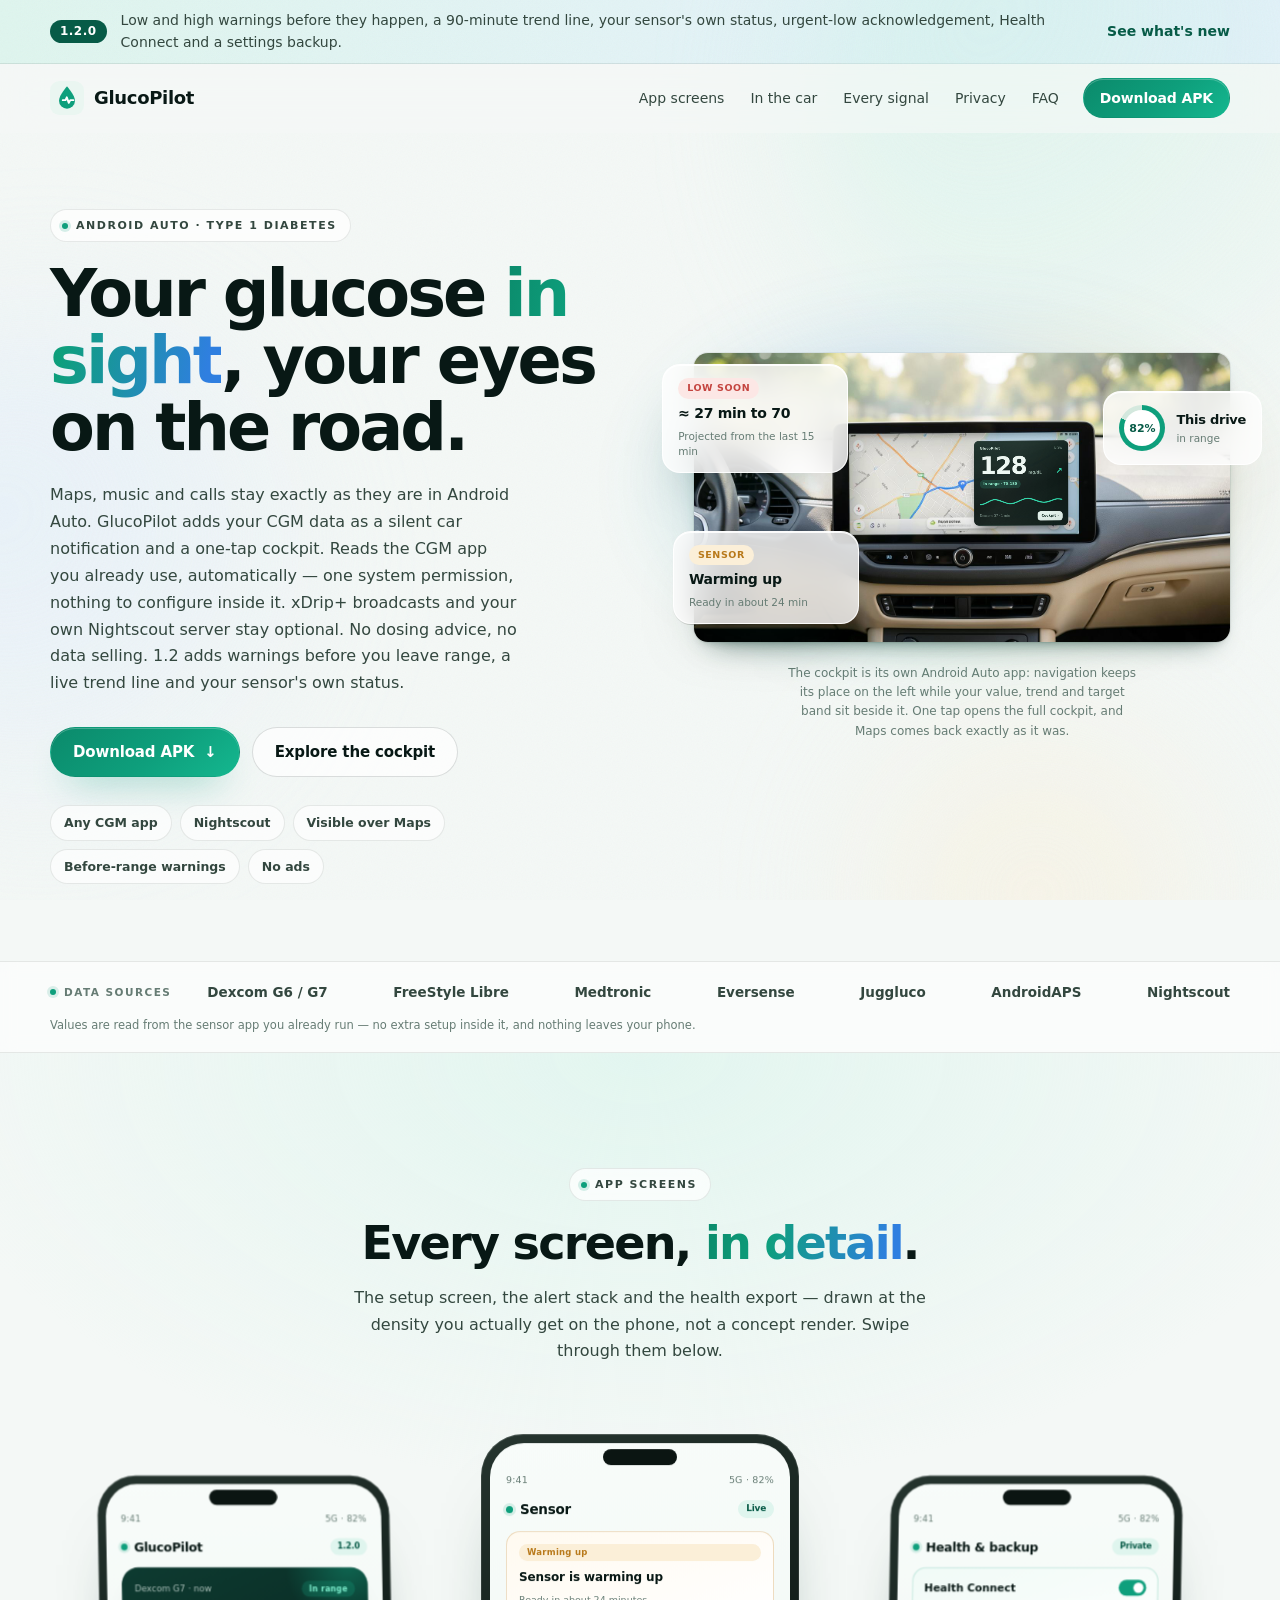
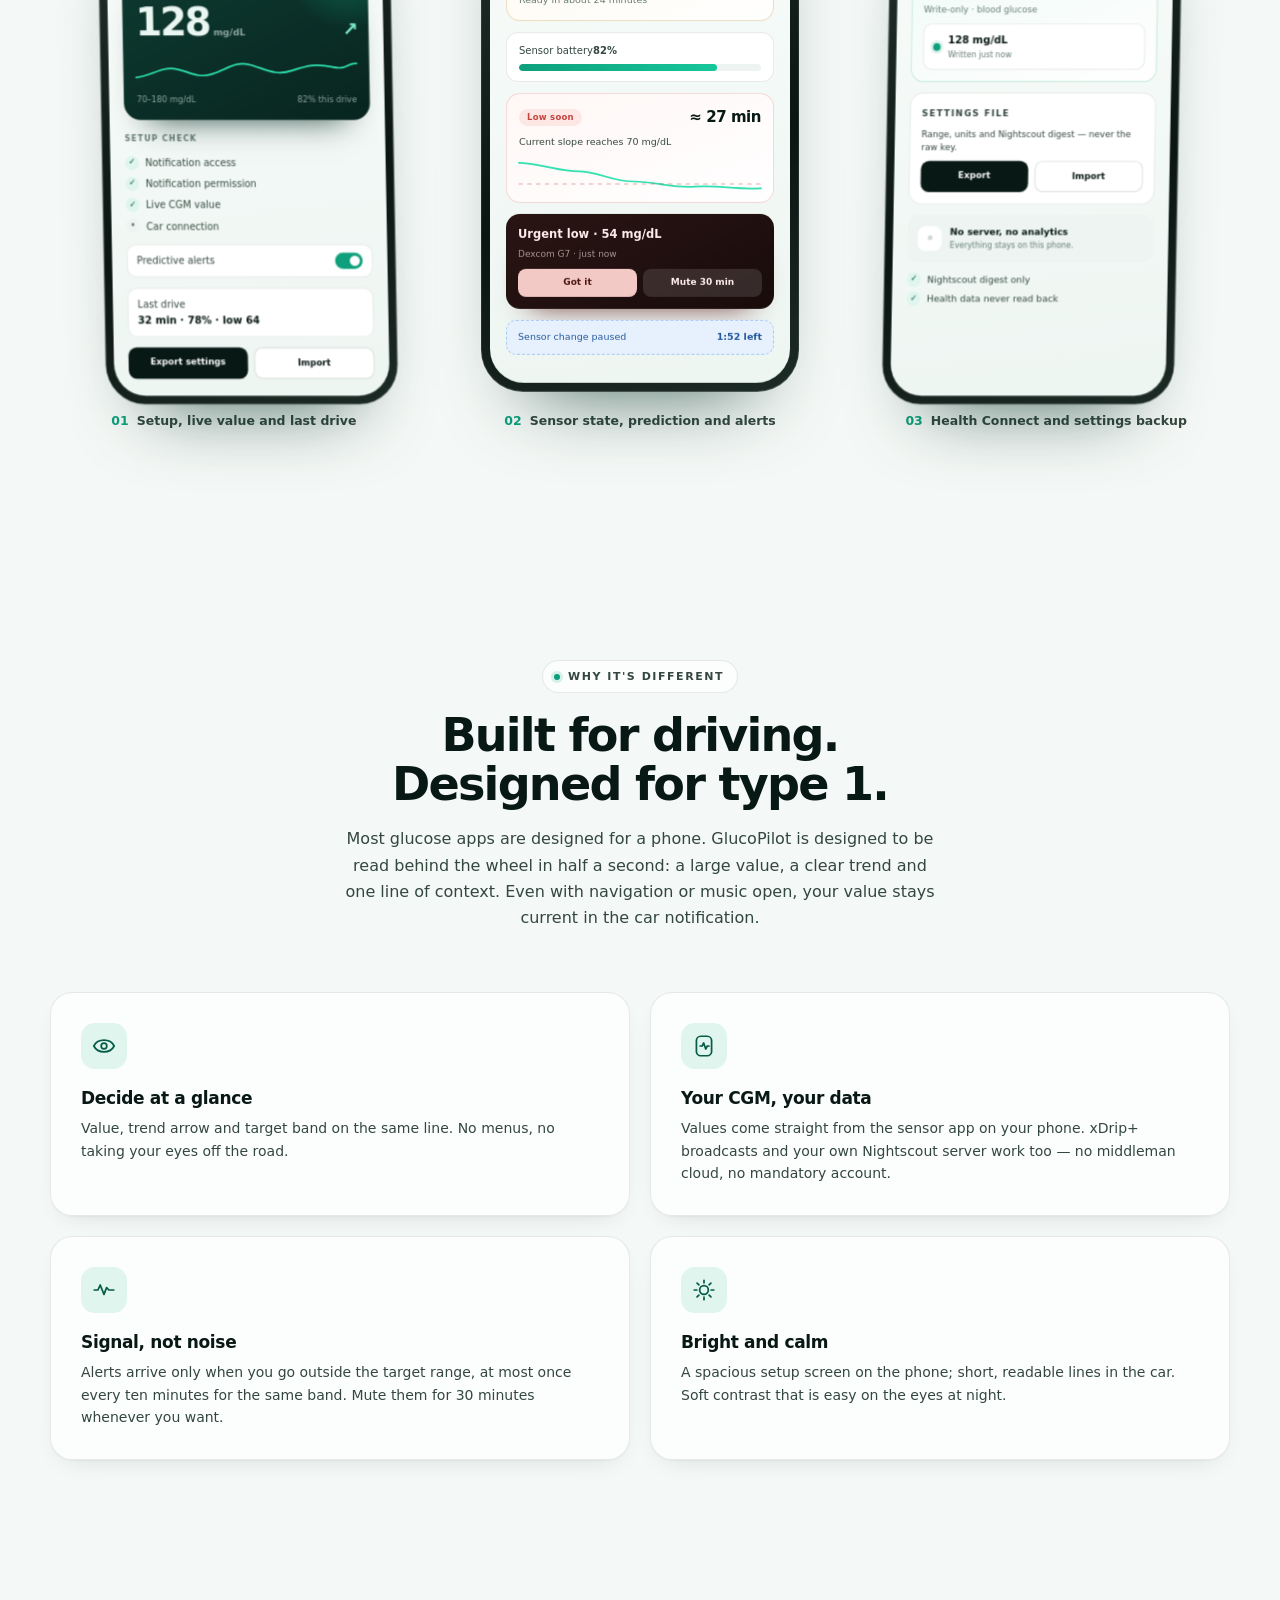
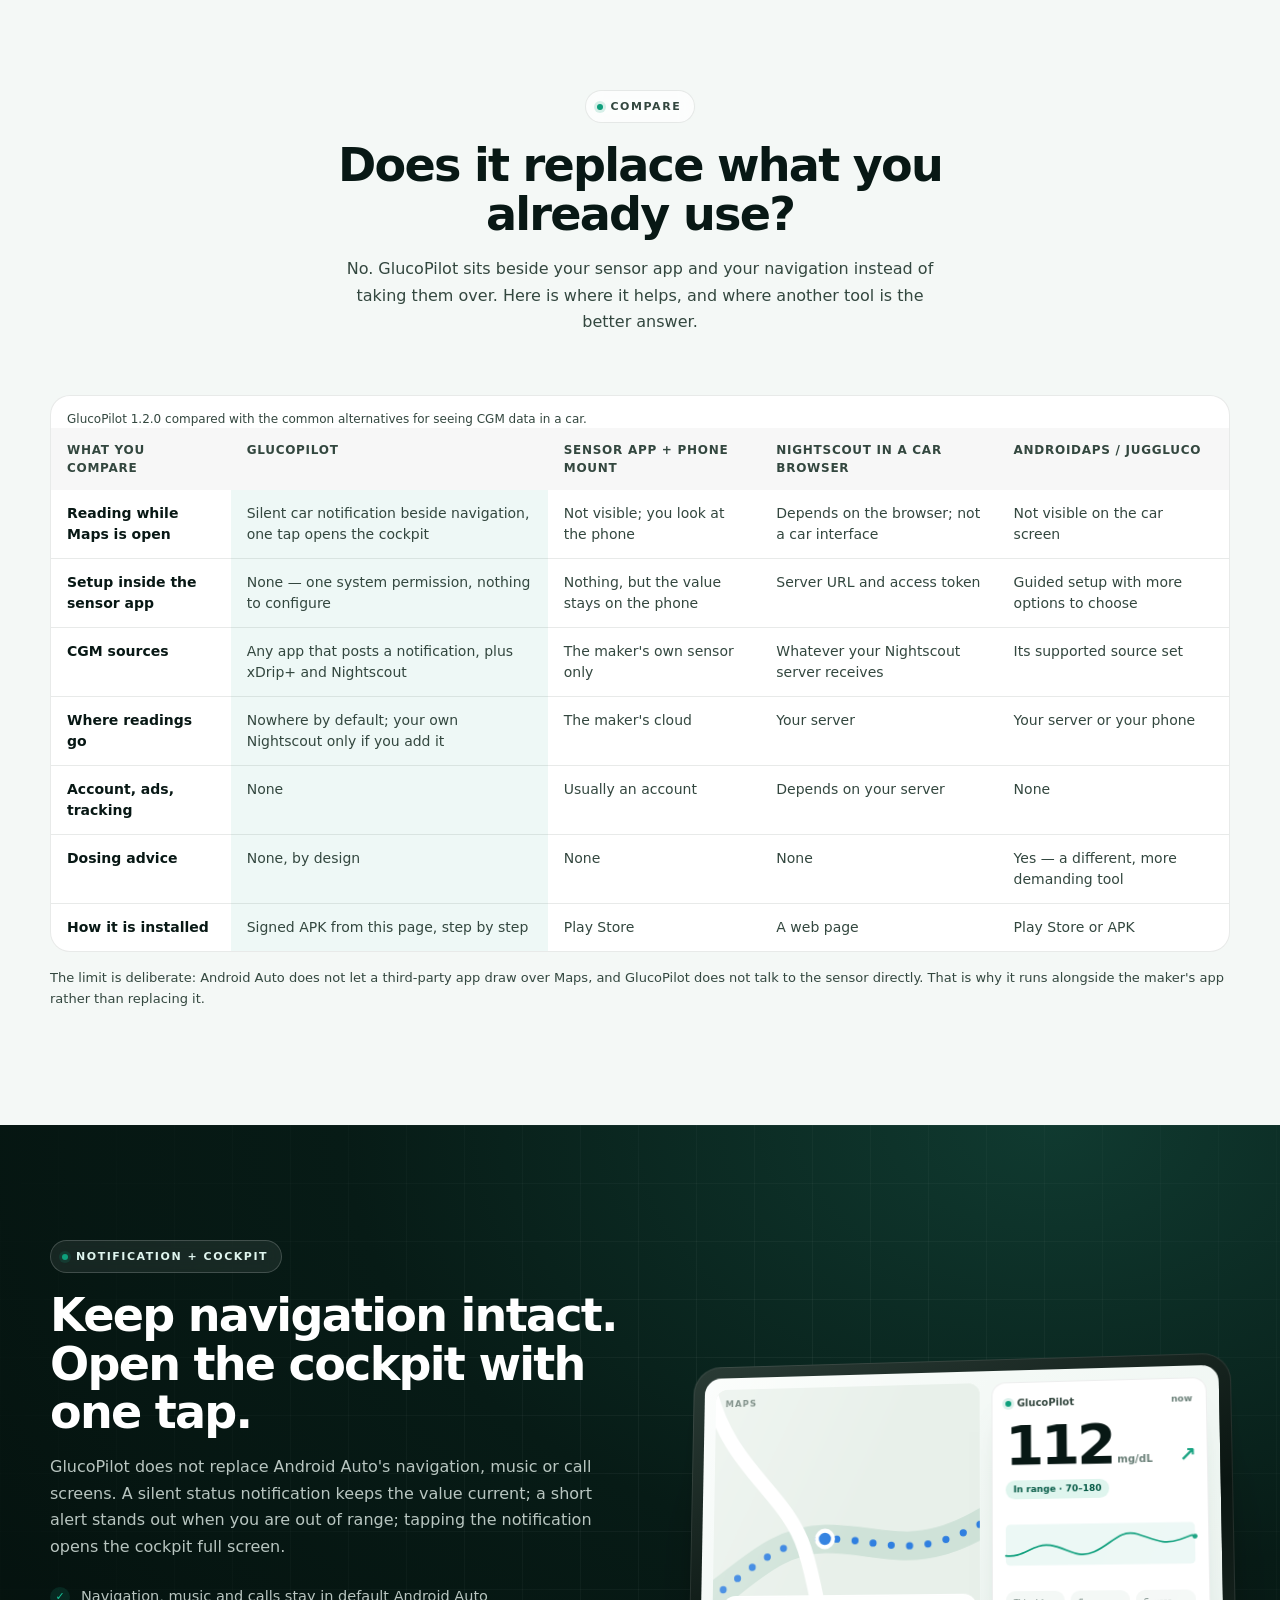
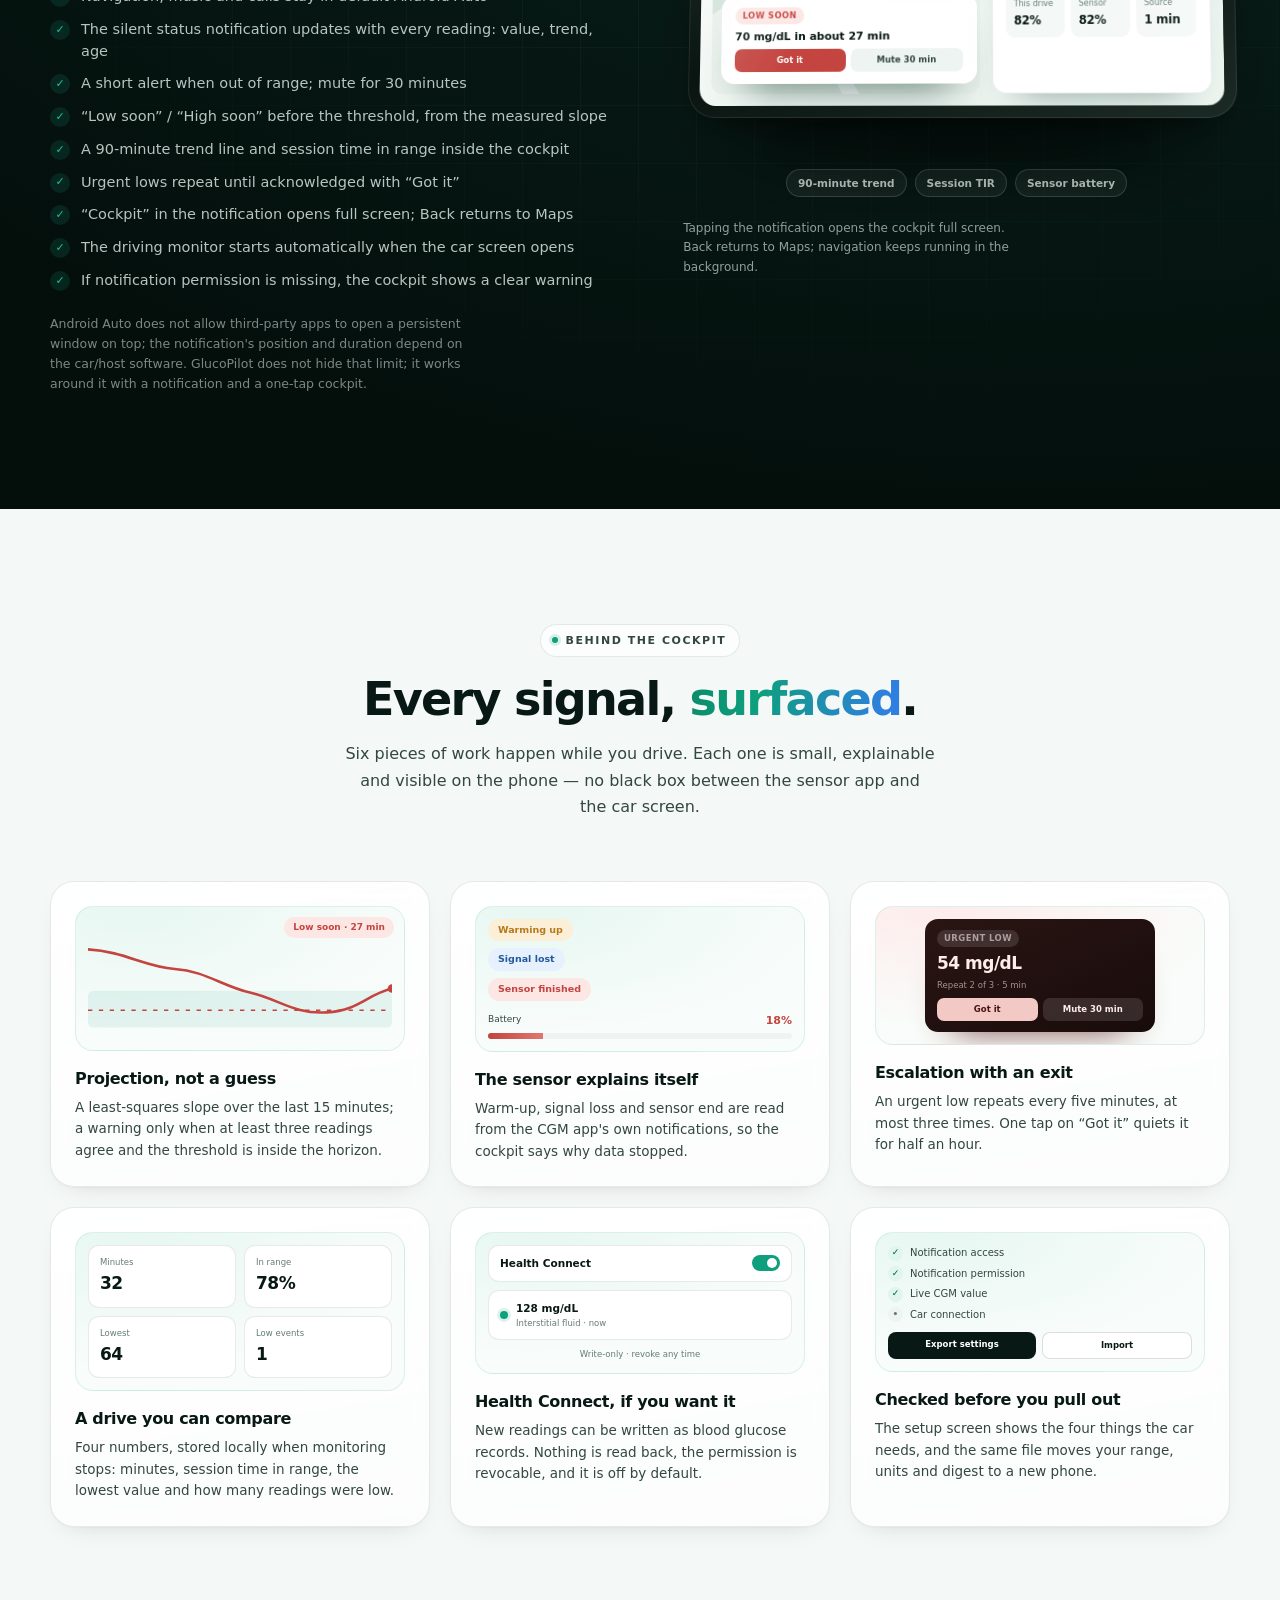
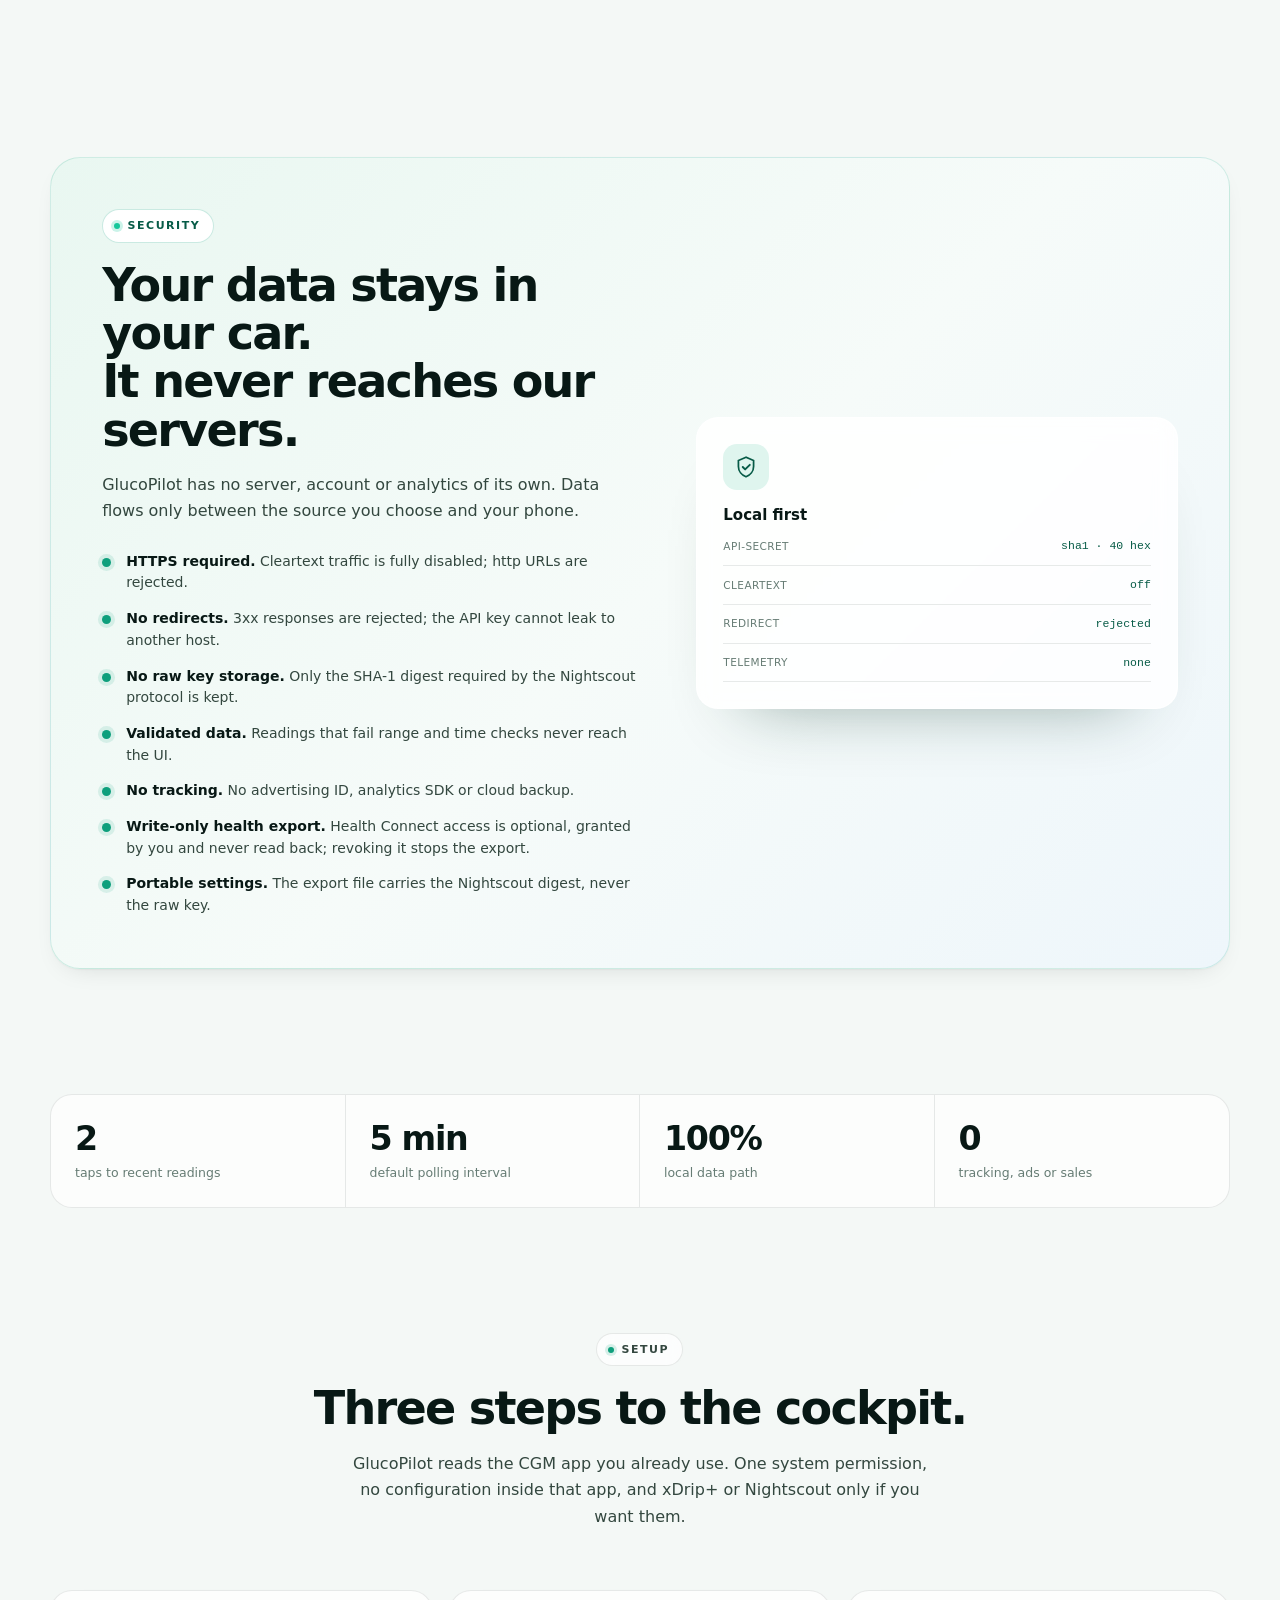
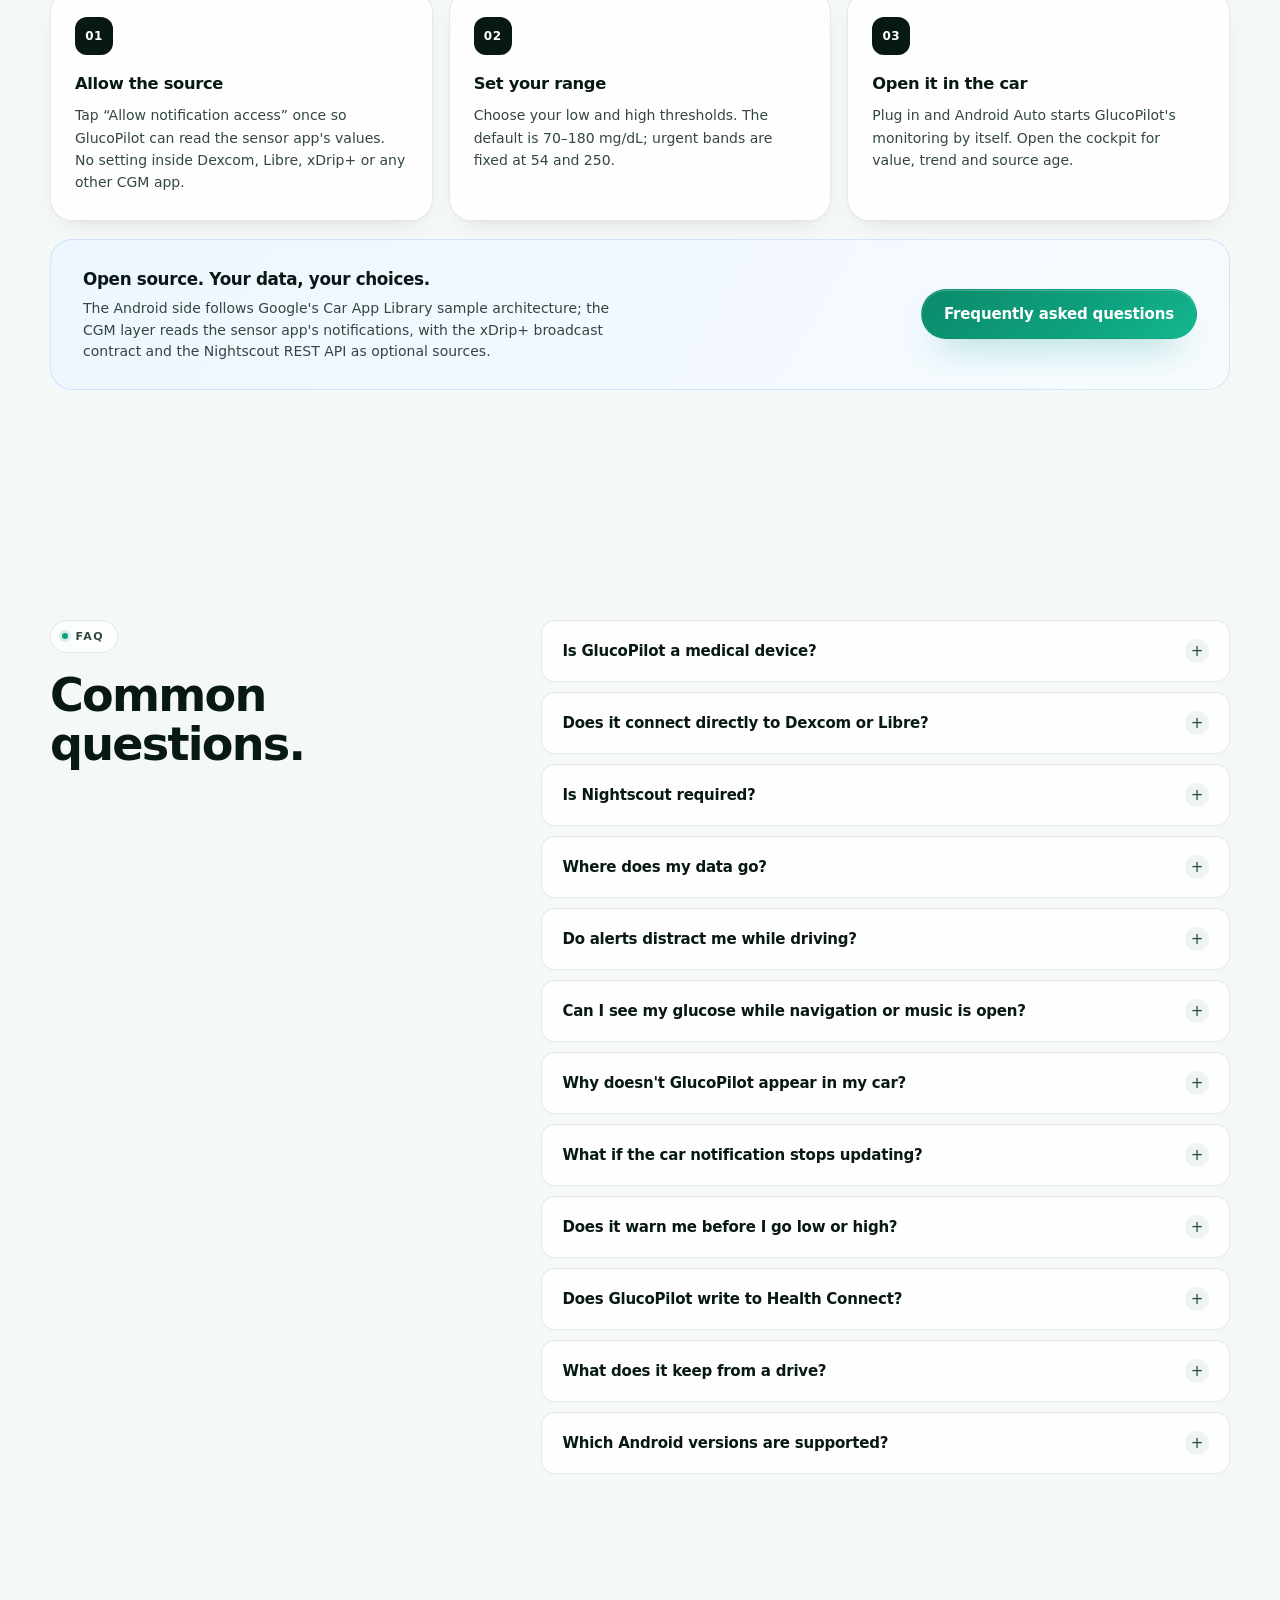
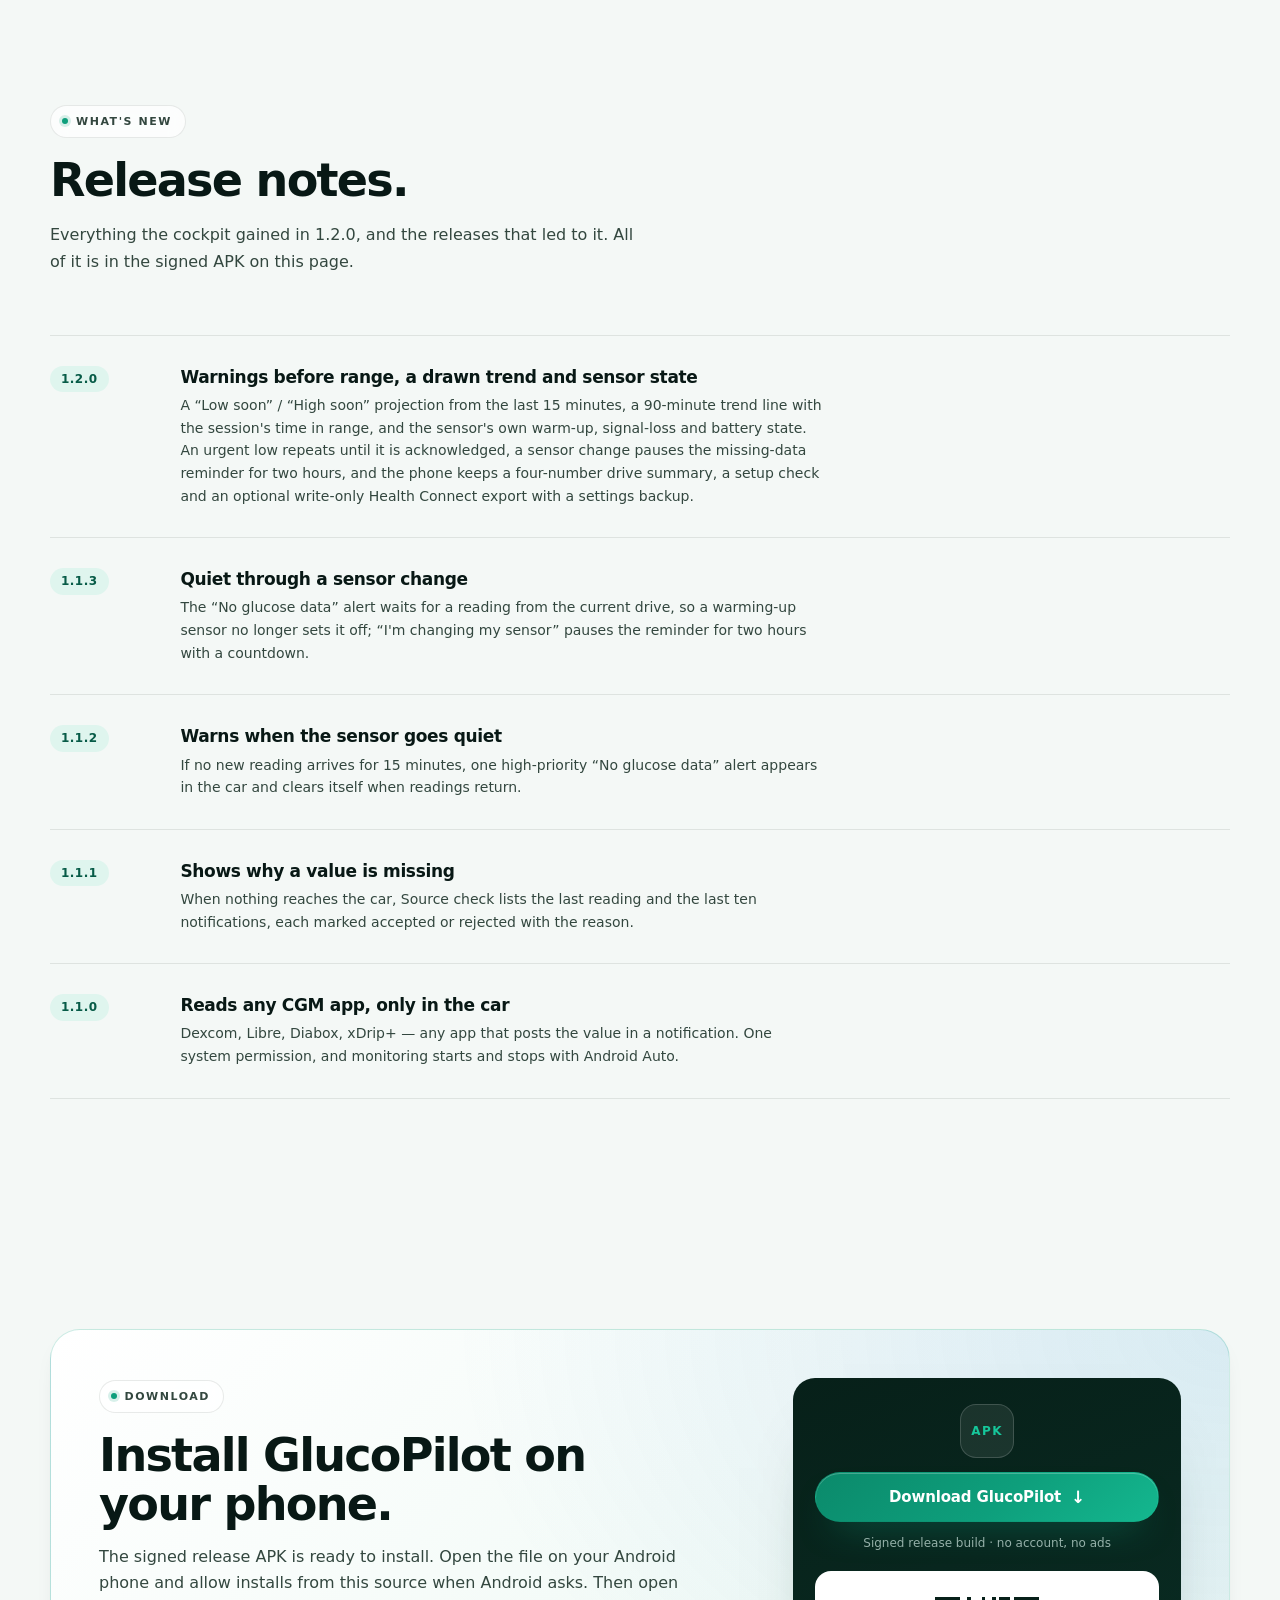
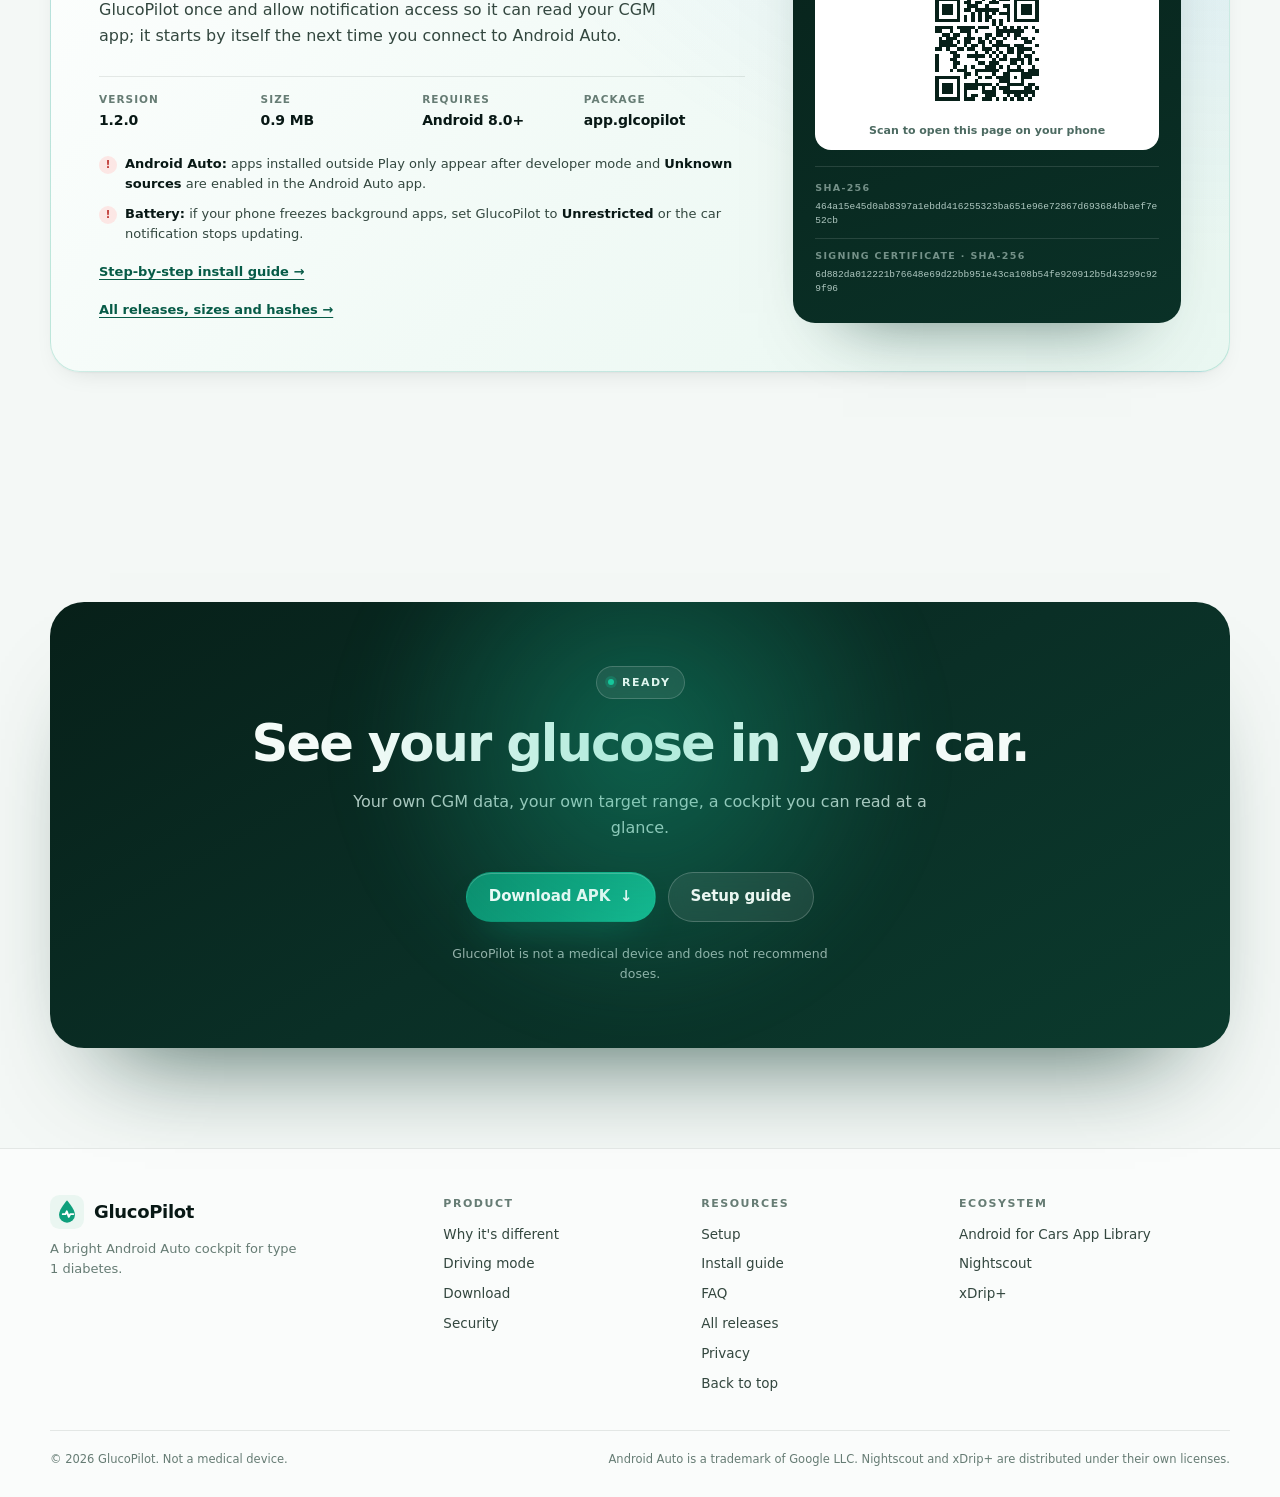
==== commit 3928870e: "Keep one CSP and let the narrow tables fit Every page carried a second copy of the policy in a meta " ====
--- a/landing/index.html
+++ b/landing/index.html
@@ -20,11 +20,10 @@
   <meta property="og:image:height" content="752">
   <meta name="color-scheme" content="light">
   <meta name="referrer" content="no-referrer">
-  <meta http-equiv="Content-Security-Policy" content="default-src 'self'; img-src 'self' data:; style-src 'self'; script-src 'self'; font-src 'self'; connect-src 'none'; object-src 'none'; base-uri 'none'; form-action 'none'">
   <link rel="icon" href="assets/favicon.svg" type="image/svg+xml">
-  <link rel="stylesheet" href="styles.css?v=1.2.0-8">
-  <link rel="stylesheet" href="showcase.css?v=1.2.0-8">
-  <link rel="stylesheet" href="signals.css?v=1.2.0-8">
+  <link rel="stylesheet" href="styles.css?v=1.2.0-9">
+  <link rel="stylesheet" href="showcase.css?v=1.2.0-9">
+  <link rel="stylesheet" href="signals.css?v=1.2.0-9">
   <script type="application/ld+json">
   {
     "@context": "https://schema.org",
--- a/landing/styles.css
+++ b/landing/styles.css
@@ -2010,10 +2010,14 @@
 .compare table,
 .guide__table {
   width: 100%;
-  min-width: 720px;
   border-collapse: collapse;
   font-size: 14px;
   line-height: 1.5;
+}
+
+/* Five columns only stay readable with a floor; the two-column guide table wraps instead. */
+.compare table {
+  min-width: 680px;
 }
 
 .compare caption {
@@ -2105,10 +2109,10 @@
   margin-top: 10px;
 }
 
-.guide__note {
+p.guide__note {
   padding-left: 14px;
   border-left: 2px solid rgba(14, 159, 124, 0.35);
-  font-size: 13px !important;
+  font-size: 13px;
 }
 
 .guide__section {
@@ -2149,7 +2153,6 @@
 }
 
 .guide .fineprint,
-.legal .fineprint,
 .notfound .fineprint {
   margin-top: 24px;
 }
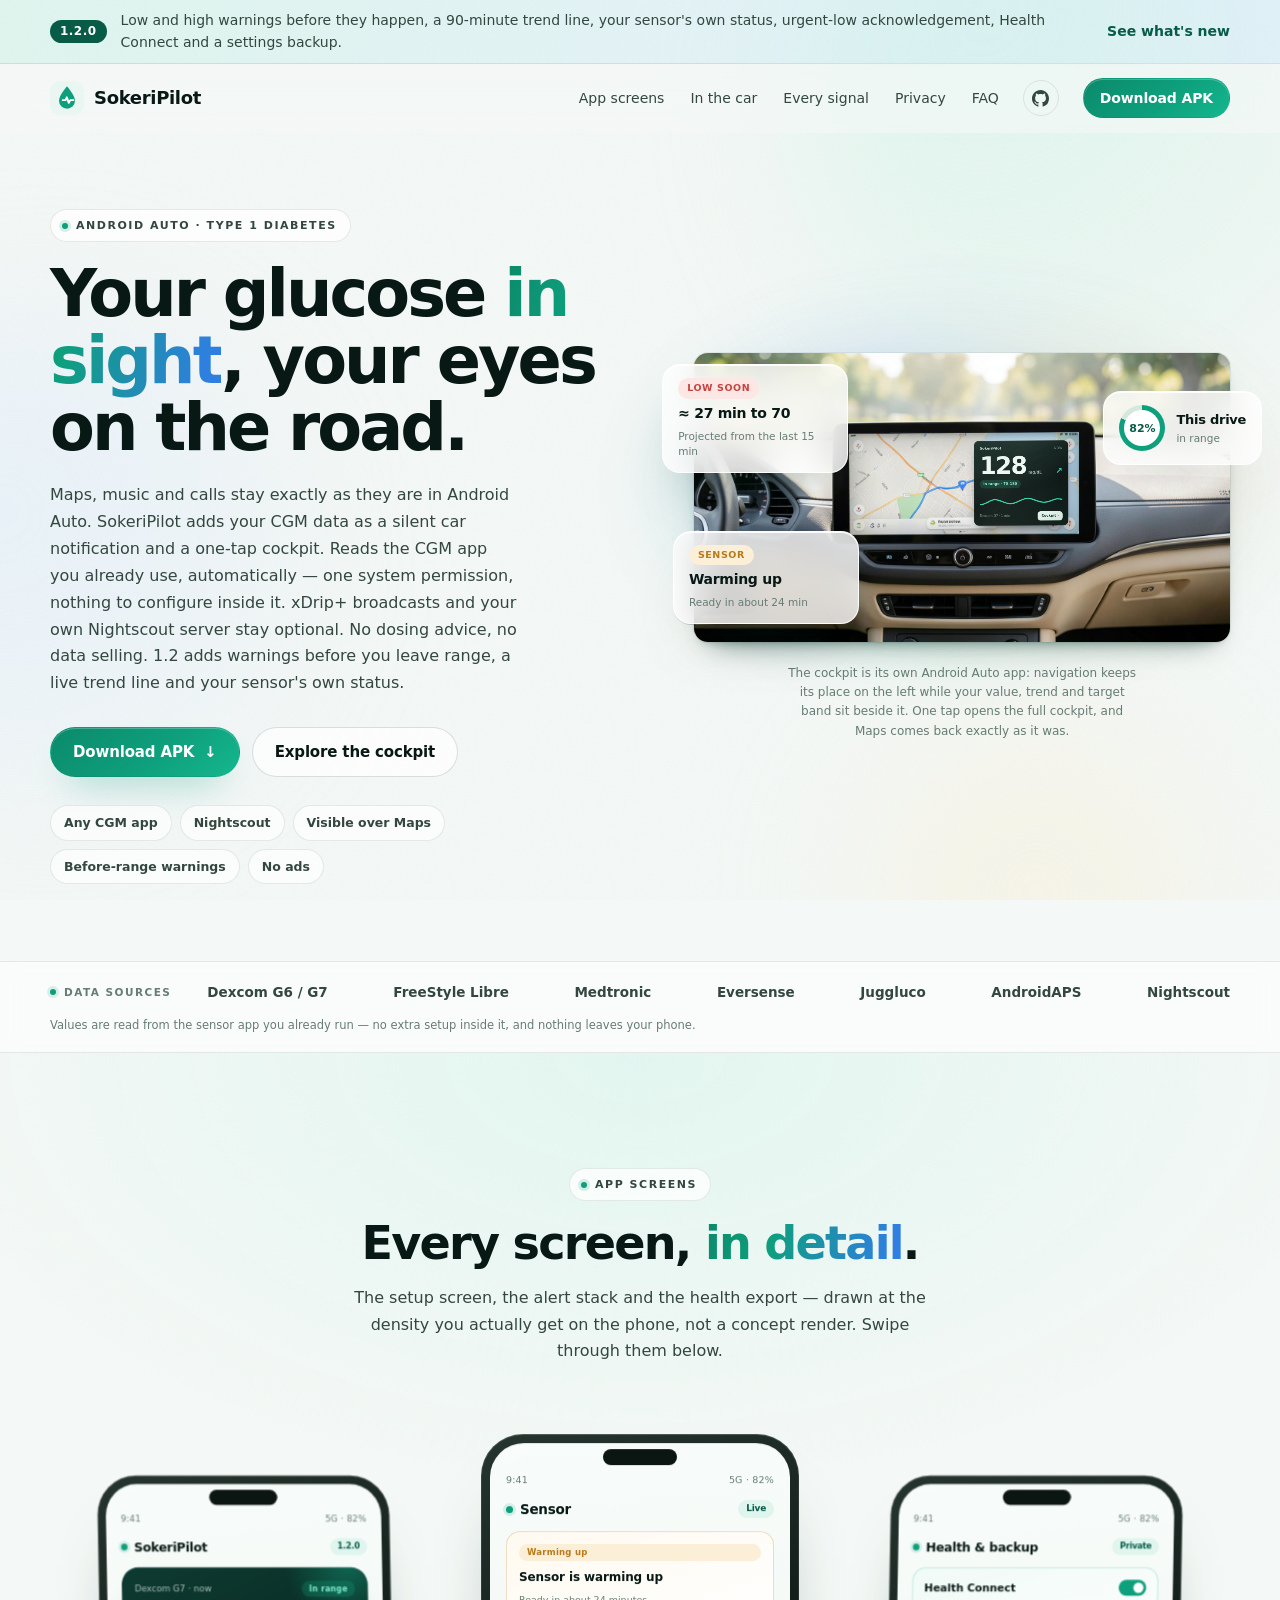
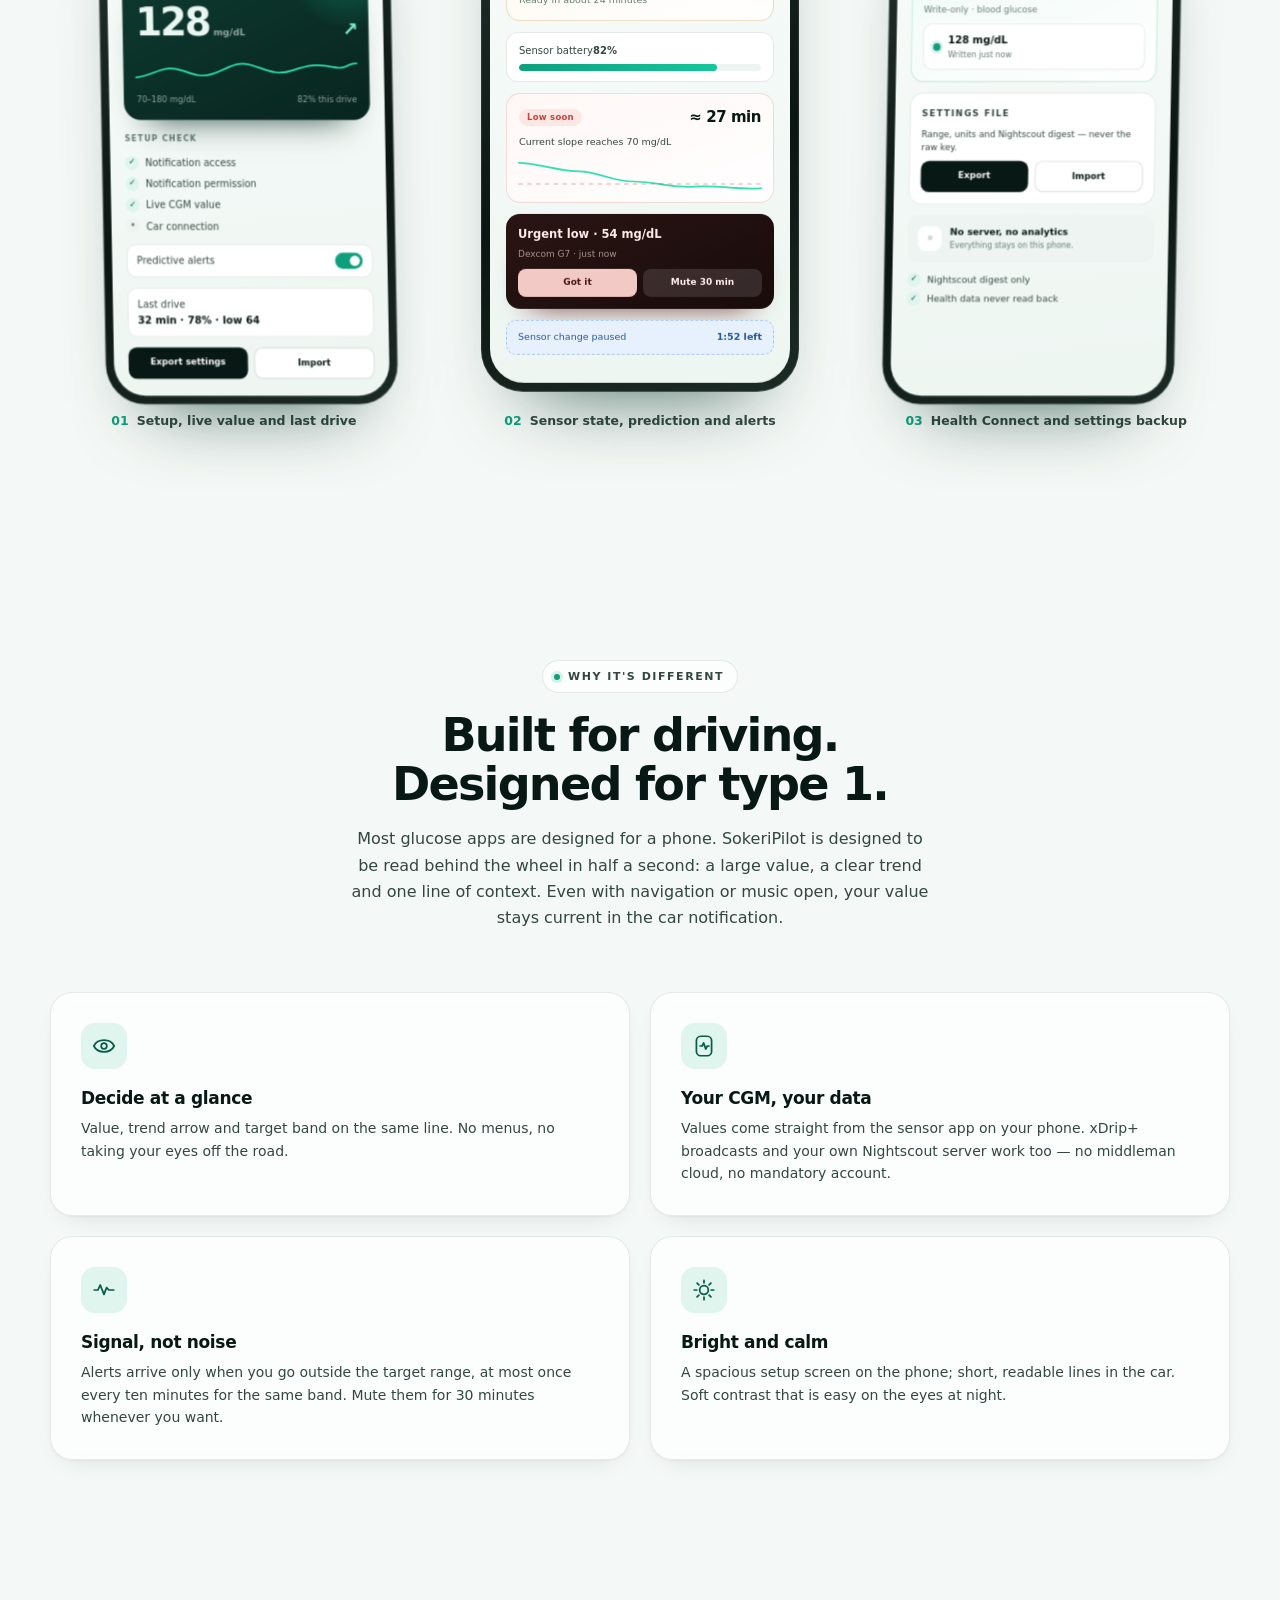
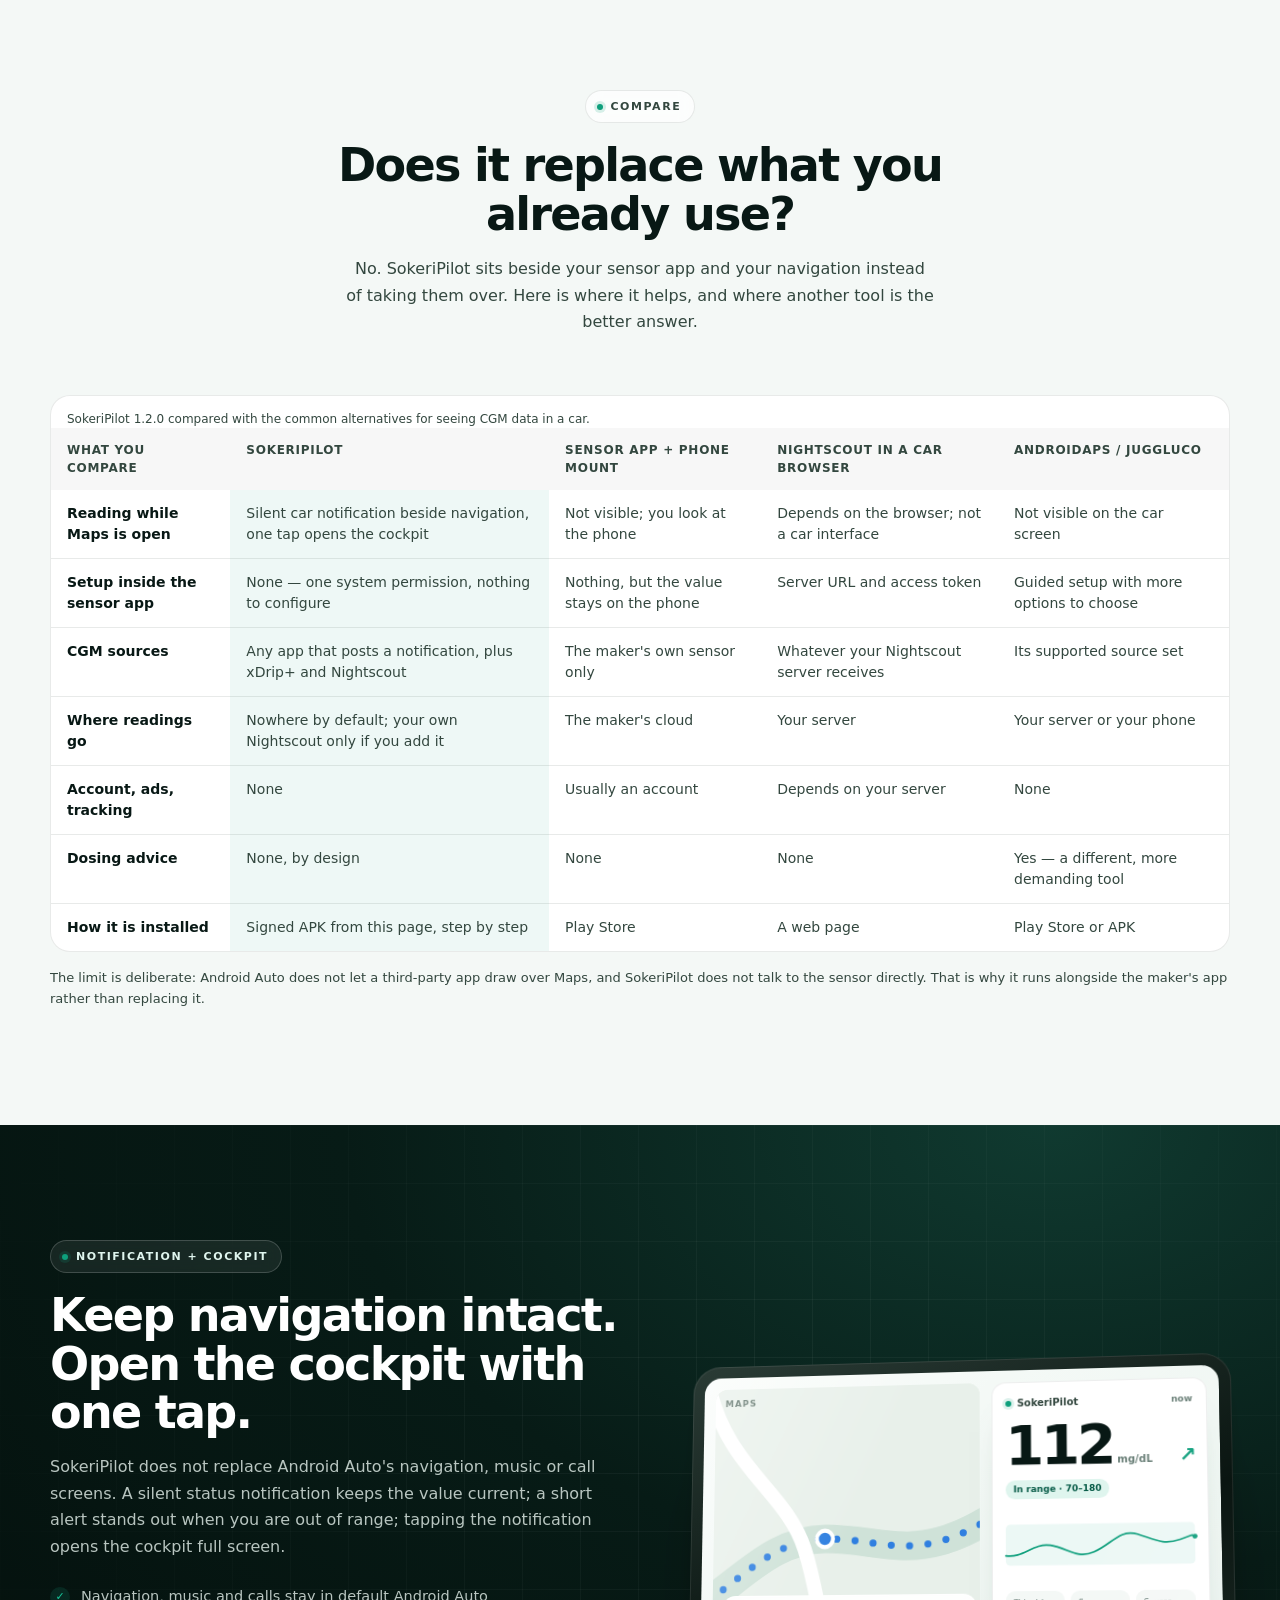
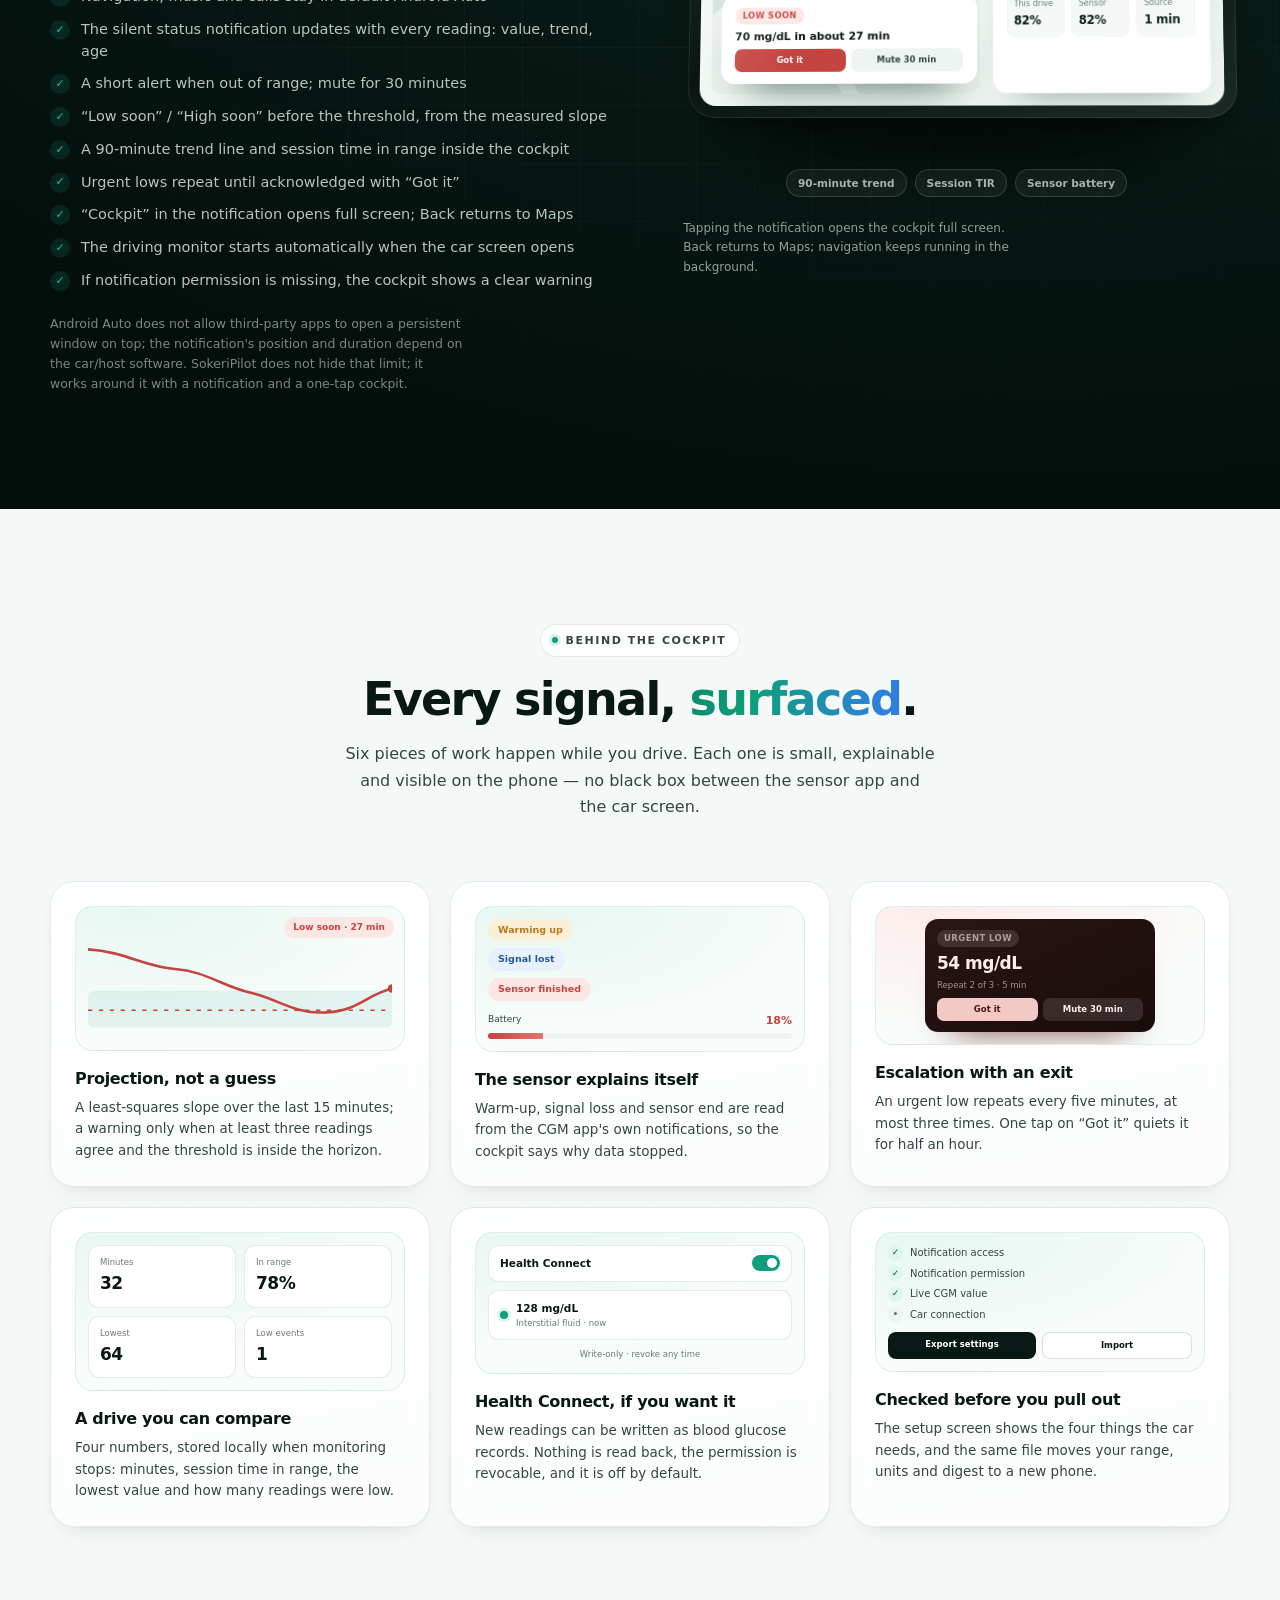
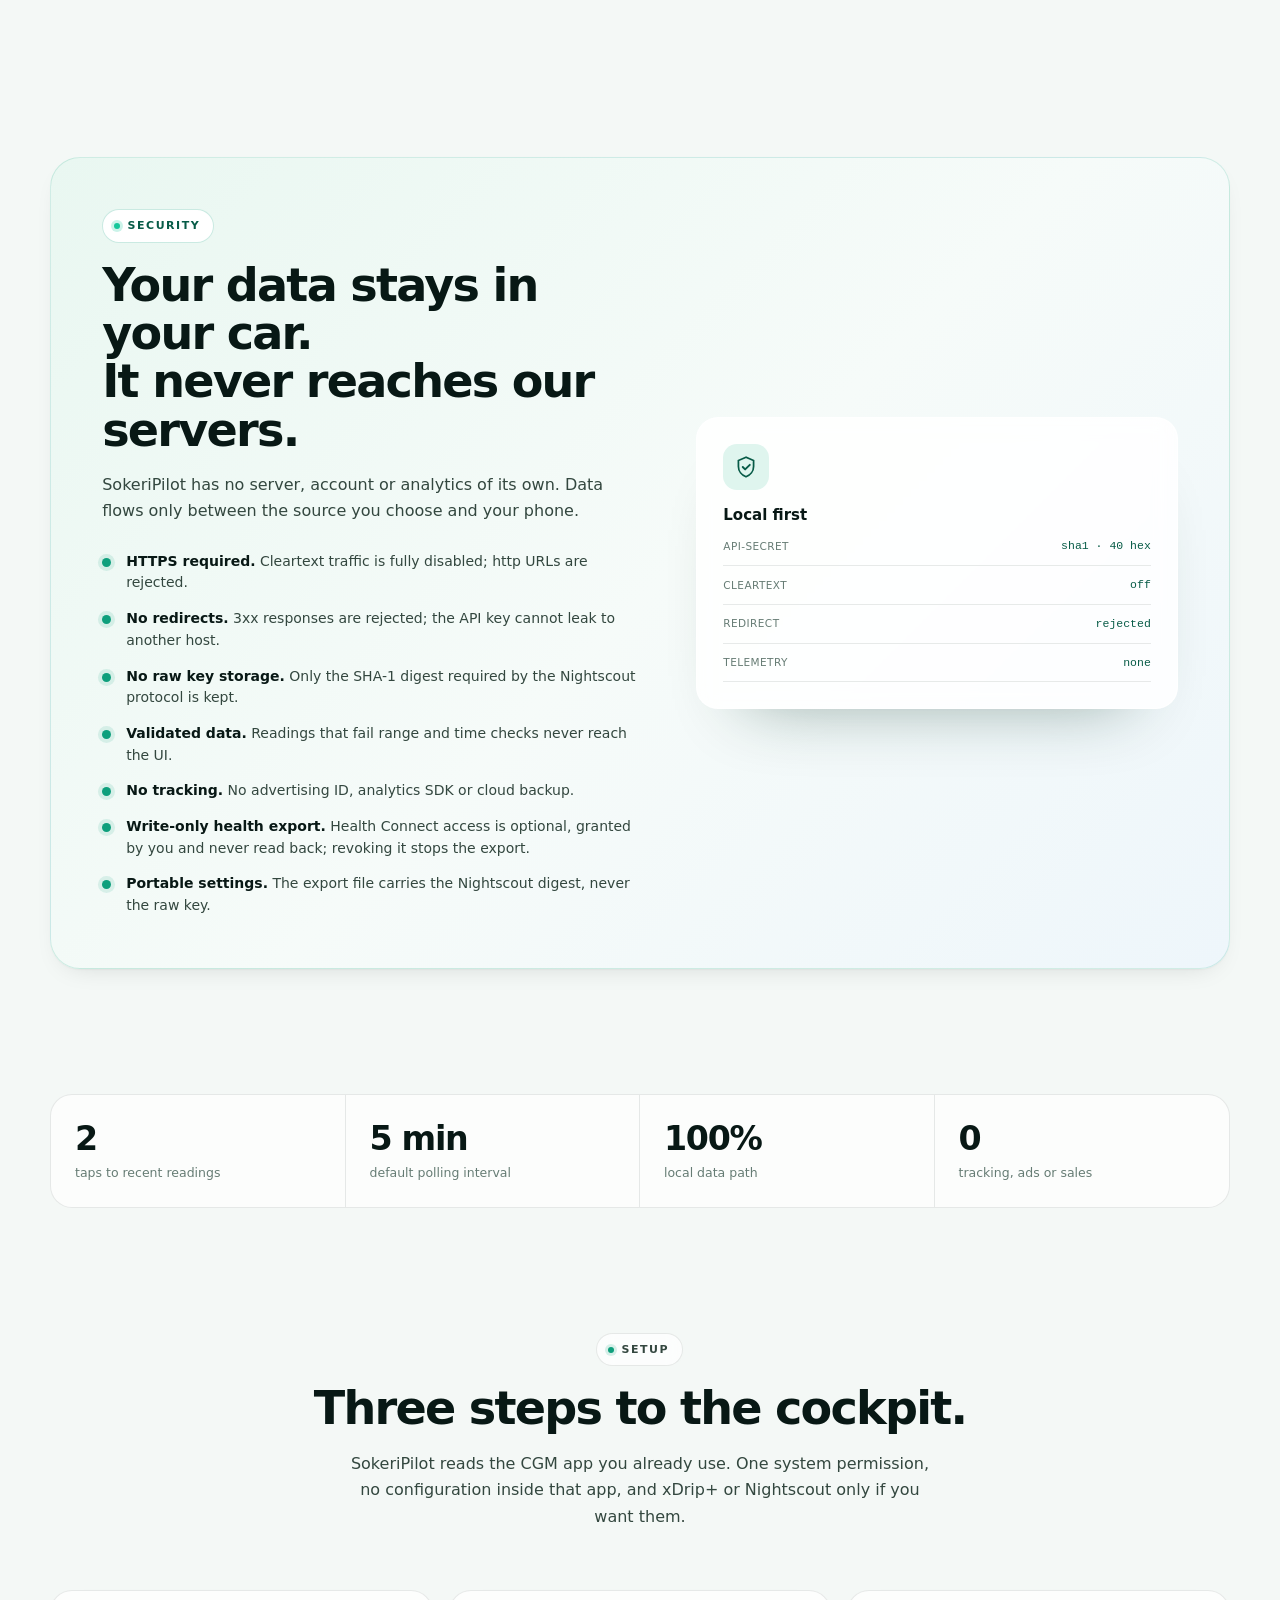
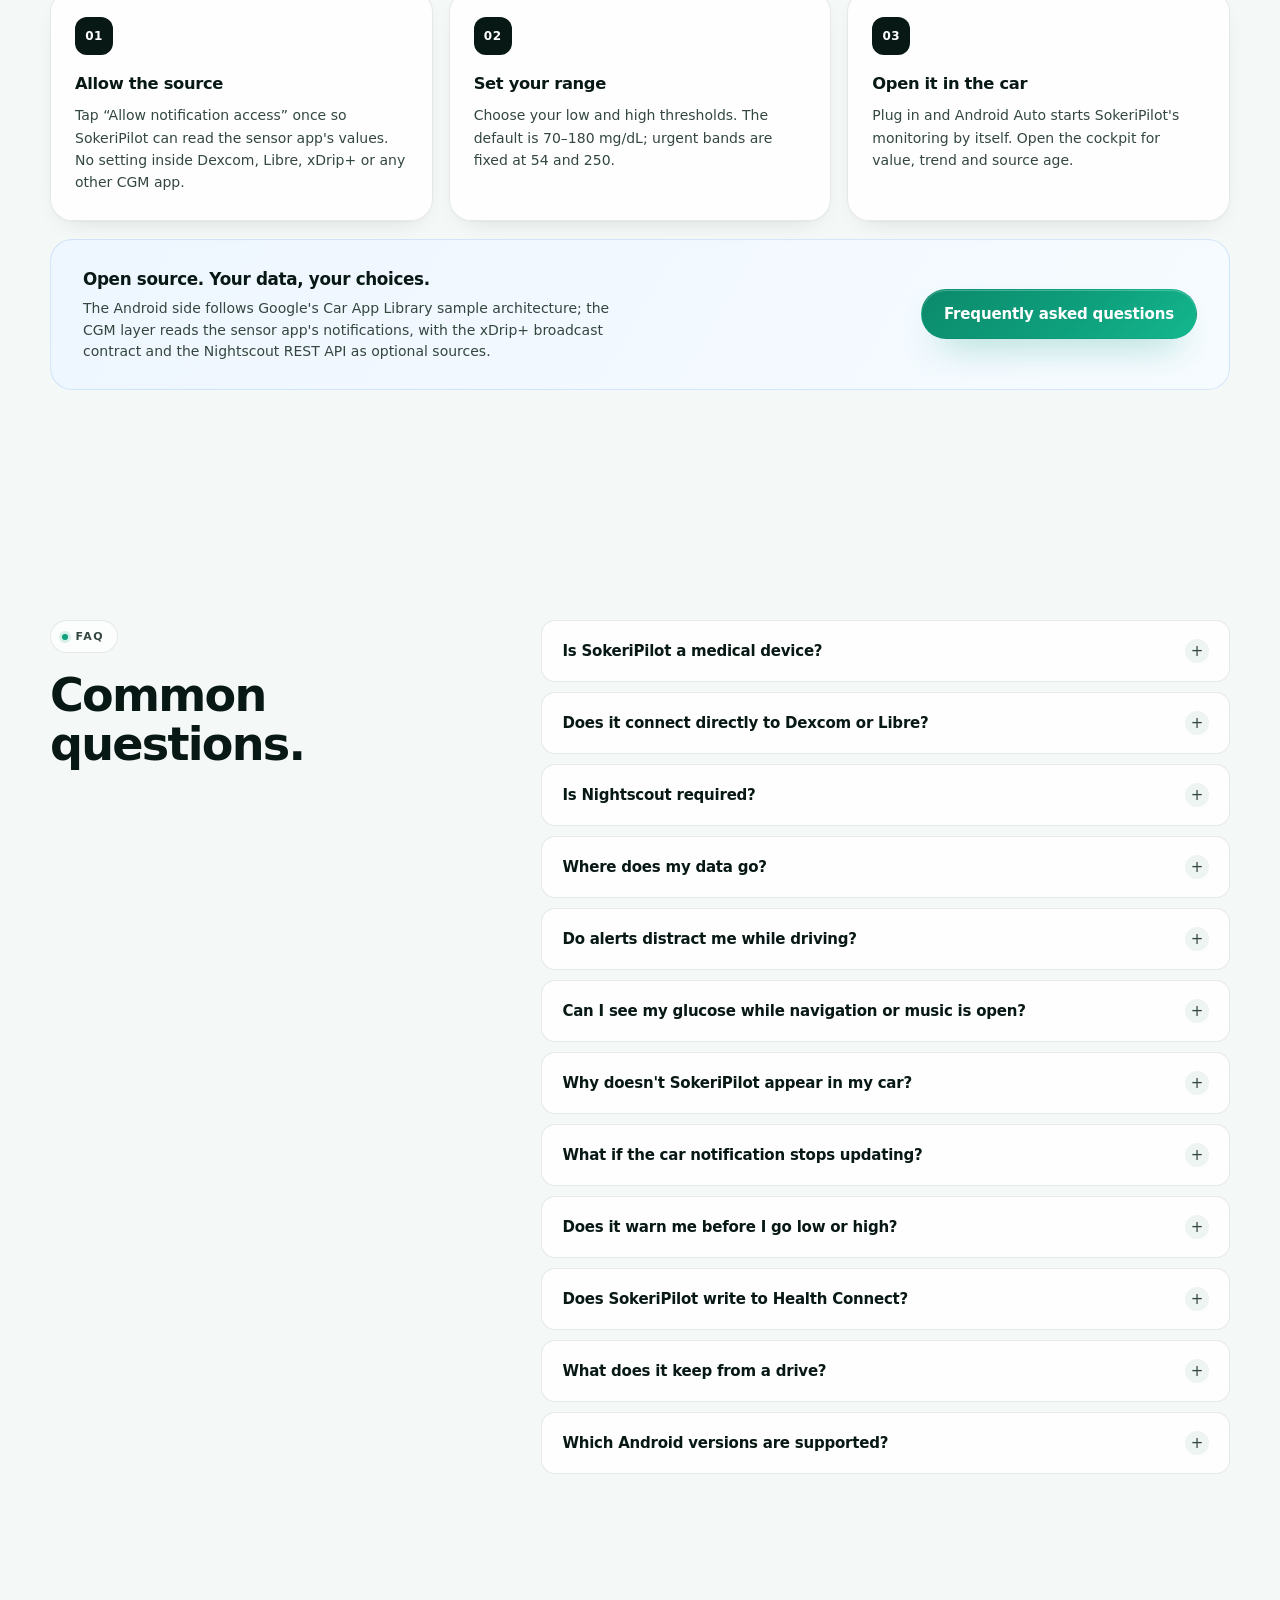
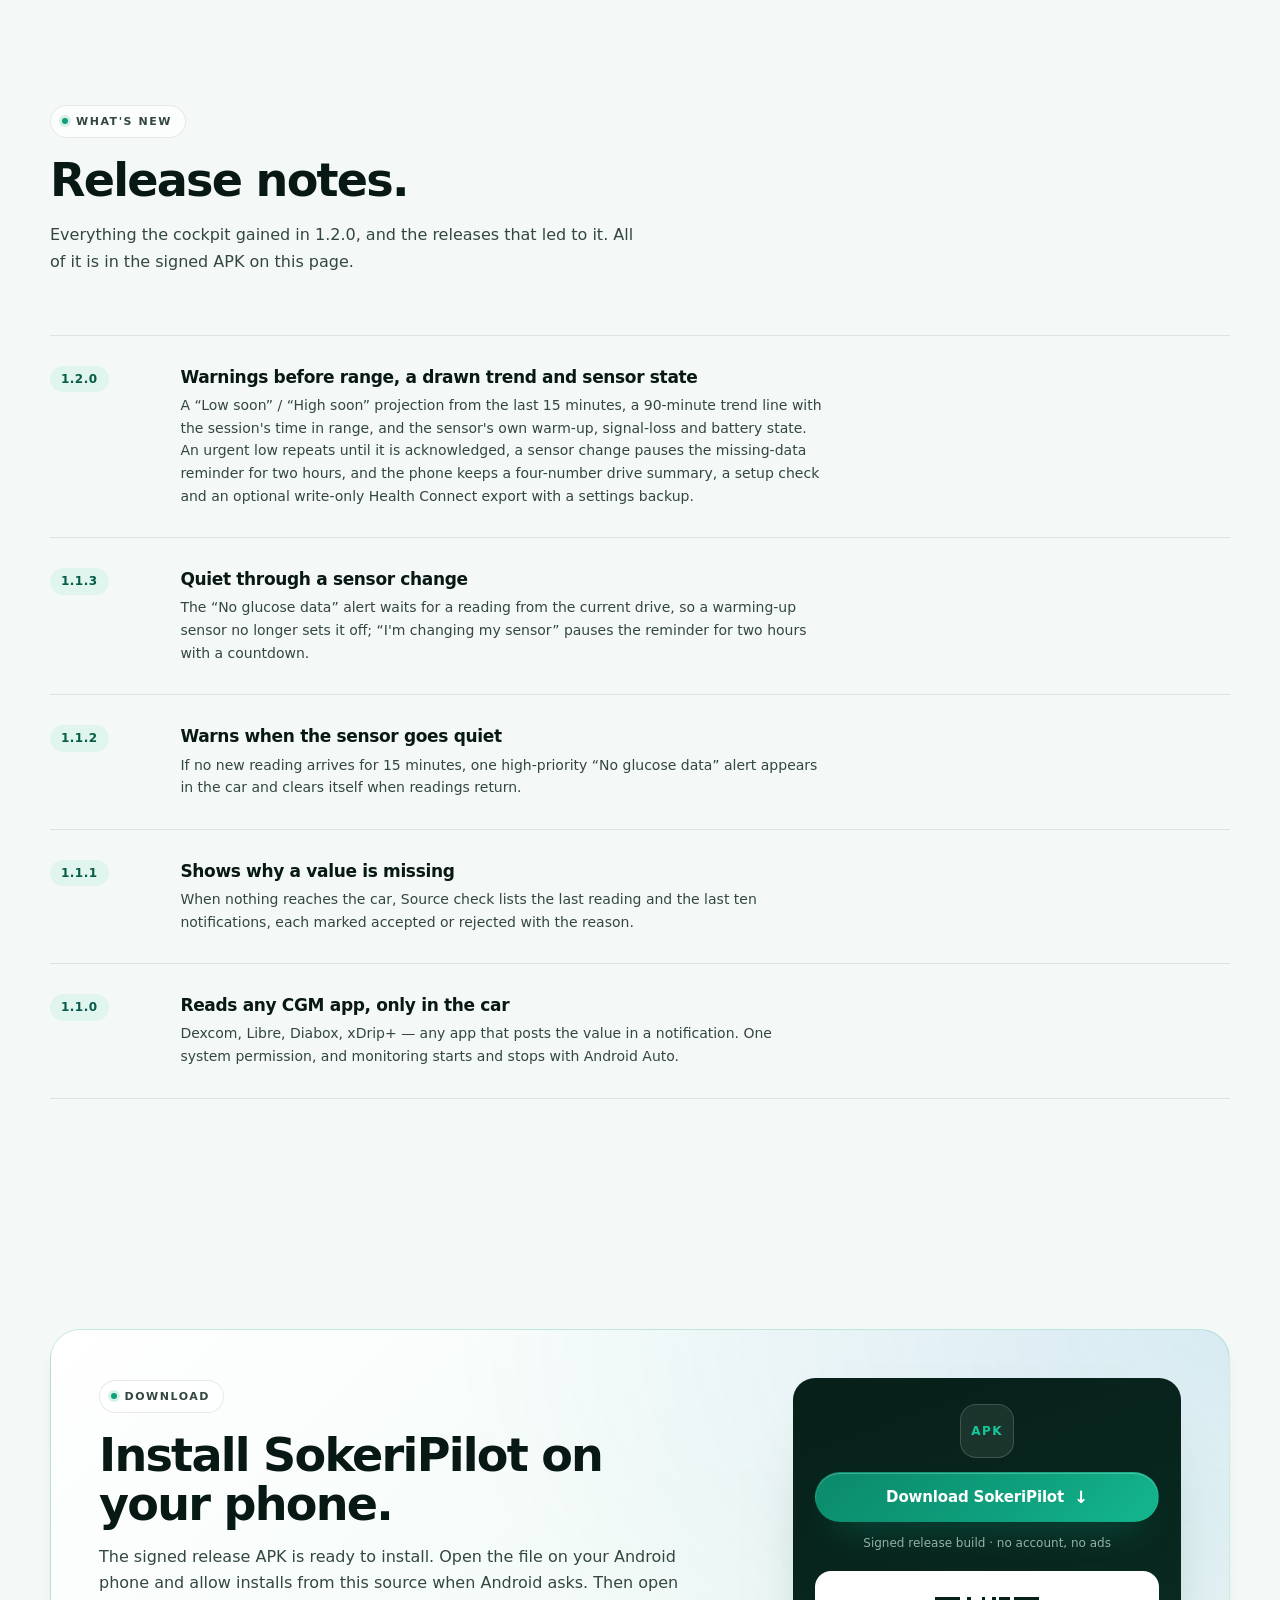
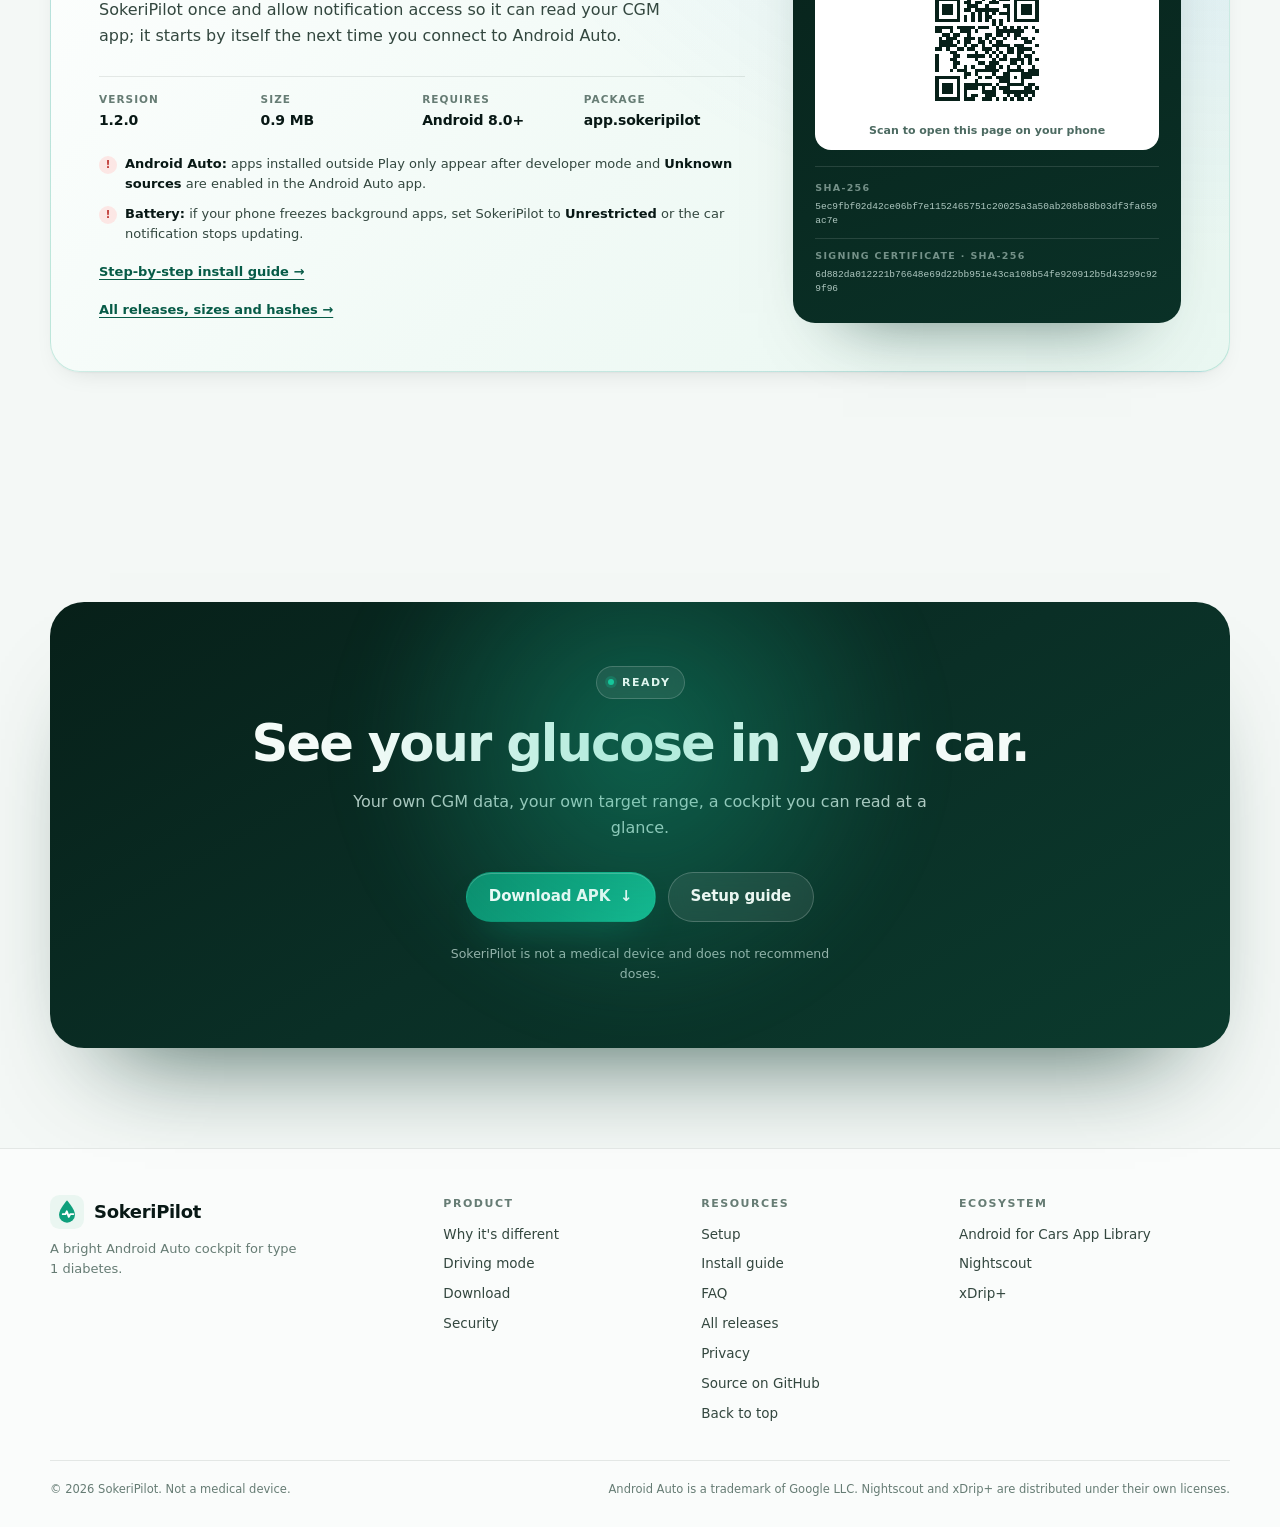
==== commit e4317c72: "Rename the project to SokeriPilot and publish it from GitHub The brand changes everywhere it is read" ====
--- a/landing/index.html
+++ b/landing/index.html
@@ -3,16 +3,16 @@
 <head>
   <meta charset="utf-8">
   <meta name="viewport" content="width=device-width, initial-scale=1">
-  <title>GlucoPilot — CGM monitor alongside Android Auto navigation</title>
-  <meta name="description" content="GlucoPilot shows your CGM data as a car notification and a full-screen cockpit while Android Auto navigation and music stay unchanged. Reads the CGM app already on your phone automatically, with xDrip+ and Nightscout optional; no dosing advice, no data selling.">
+  <title>SokeriPilot — CGM monitor alongside Android Auto navigation</title>
+  <meta name="description" content="SokeriPilot shows your CGM data as a car notification and a full-screen cockpit while Android Auto navigation and music stay unchanged. Reads the CGM app already on your phone automatically, with xDrip+ and Nightscout optional; no dosing advice, no data selling.">
   <link rel="canonical" href="https://glucopilot-civgdk.freebuff.site/">
   <meta property="og:type" content="website">
-  <meta property="og:site_name" content="GlucoPilot">
-  <meta property="og:title" content="GlucoPilot — your glucose in sight, your eyes on the road">
+  <meta property="og:site_name" content="SokeriPilot">
+  <meta property="og:title" content="SokeriPilot — your glucose in sight, your eyes on the road">
   <meta property="og:description" content="Your CGM value, trend and band beside Android Auto navigation, as a silent car notification and a one-tap cockpit. Reads the CGM app already on your phone.">
   <meta property="og:url" content="https://glucopilot-civgdk.freebuff.site/">
   <meta property="og:image" content="https://glucopilot-civgdk.freebuff.site/assets/android-auto.jpg">
-  <meta property="og:image:alt" content="A car head unit running Android Auto: Maps on the left, the GlucoPilot cockpit on the right showing 128 mg/dL and an in-range band.">
+  <meta property="og:image:alt" content="A car head unit running Android Auto: Maps on the left, the SokeriPilot cockpit on the right showing 128 mg/dL and an in-range band.">
   <meta name="twitter:card" content="summary_large_image">
   <meta name="twitter:image" content="https://glucopilot-civgdk.freebuff.site/assets/android-auto.jpg">
   <meta name="theme-color" content="#0e9f7c">
@@ -21,19 +21,19 @@
   <meta name="color-scheme" content="light">
   <meta name="referrer" content="no-referrer">
   <link rel="icon" href="assets/favicon.svg" type="image/svg+xml">
-  <link rel="stylesheet" href="styles.css?v=1.2.0-9">
-  <link rel="stylesheet" href="showcase.css?v=1.2.0-9">
-  <link rel="stylesheet" href="signals.css?v=1.2.0-9">
+  <link rel="stylesheet" href="styles.css?v=1.2.0-10">
+  <link rel="stylesheet" href="showcase.css?v=1.2.0-10">
+  <link rel="stylesheet" href="signals.css?v=1.2.0-10">
   <script type="application/ld+json">
   {
     "@context": "https://schema.org",
     "@type": "MobileApplication",
-    "name": "GlucoPilot",
+    "name": "SokeriPilot",
     "applicationCategory": "HealthApplication",
     "operatingSystem": "Android 8.0 or newer",
     "softwareVersion": "1.2.0",
     "url": "https://glucopilot-civgdk.freebuff.site/",
-    "downloadUrl": "https://glucopilot-civgdk.freebuff.site/download/GlucoPilot-1.2.0.apk",
+    "downloadUrl": "https://glucopilot-civgdk.freebuff.site/download/SokeriPilot-1.2.0.apk",
     "description": "Shows CGM readings as a silent Android Auto car notification and a one-tap cockpit. Reads the sensor app already installed; no account, no analytics, no dosing advice.",
     "offers": { "@type": "Offer", "price": "0", "priceCurrency": "USD" }
   }
@@ -59,13 +59,13 @@
 
   <header class="nav" id="nav">
     <div class="container nav__inner">
-      <a class="brand" href="#top" aria-label="GlucoPilot home">
+      <a class="brand" href="#top" aria-label="SokeriPilot home">
         <svg class="brand__mark" viewBox="0 0 32 32" aria-hidden="true">
           <rect width="32" height="32" rx="9" fill="#EAF6F1" />
           <path d="M16 5C16 5 8.5 13.5 8.5 18.5a7.5 7.5 0 0 0 15 0C23.5 13.5 16 5 16 5Z" fill="#0E9F7C" />
           <path d="M12 18h2.6l1.2-2.6 1.9 5.2 1.4-2.6H22" fill="none" stroke="#fff" stroke-width="1.8" stroke-linecap="round" stroke-linejoin="round" />
         </svg>
-        <span class="brand__name">GlucoPilot</span>
+        <span class="brand__name">SokeriPilot</span>
       </a>
 
       <nav class="nav__links" aria-label="Sections">
@@ -76,6 +76,10 @@
         <a href="#faq">FAQ</a>
       </nav>
 
+      <a class="nav__gh" href="https://github.com/ErdalBirinci/SokeriPilot" rel="noopener" aria-label="SokeriPilot source code on GitHub">
+        <svg viewBox="0 0 16 16" aria-hidden="true" focusable="false"><path fill="currentColor" d="M8 0C3.58 0 0 3.58 0 8c0 3.54 2.29 6.53 5.47 7.59.4.07.55-.17.55-.38 0-.19-.01-.82-.01-1.49-2.01.37-2.53-.49-2.69-.94-.09-.23-.48-.94-.82-1.13-.28-.15-.68-.52-.01-.53.63-.01 1.08.58 1.23.82.72 1.21 1.87.87 2.33.66.07-.52.28-.87.51-1.07-1.78-.2-3.64-.89-3.64-3.95 0-.87.31-1.59.82-2.15-.08-.2-.36-1.02.08-2.12 0 0 .67-.21 2.2.82.64-.18 1.32-.27 2-.27s1.36.09 2 .27c1.53-1.04 2.2-.82 2.2-.82.44 1.1.16 1.92.08 2.12.51.56.82 1.27.82 2.15 0 3.07-1.87 3.75-3.65 3.95.29.25.54.73.54 1.48 0 1.07-.01 1.93-.01 2.2 0 .21.15.46.55.38A8.01 8.01 0 0 0 16 8c0-4.42-3.58-8-8-8Z"/></svg>
+      </a>
+
       <a class="btn btn--sm btn--primary" href="#download">Download APK</a>
     </div>
   </header>
@@ -87,14 +91,14 @@
           <p class="eyebrow"><span class="eyebrow__dot"></span> Android Auto · Type 1 diabetes</p>
           <h1>Your glucose <span class="grad">in sight</span>, your eyes on the road.</h1>
           <p class="lede">
-            Maps, music and calls stay exactly as they are in Android Auto. GlucoPilot adds your
+            Maps, music and calls stay exactly as they are in Android Auto. SokeriPilot adds your
             CGM data as a silent car notification and a one-tap cockpit.
             Reads the CGM app you already use, automatically — one system permission, nothing to configure inside it.
             xDrip+ broadcasts and your own Nightscout server stay optional. No dosing advice, no data selling.
             1.2 adds warnings before you leave range, a live trend line and your sensor's own status.
           </p>
           <div class="hero__actions">
-            <a class="btn btn--primary" href="download/GlucoPilot-1.2.0.apk" download>
+            <a class="btn btn--primary" href="download/SokeriPilot-1.2.0.apk" download>
               Download APK
               <span class="btn__arrow" aria-hidden="true">↓</span>
             </a>
@@ -132,14 +136,14 @@
                 <img
                   class="shot__img"
                   src="assets/android-auto.jpg"
-                  alt="Car dashboard with a wide Android Auto head unit: the Google Maps route on the left and the GlucoPilot cockpit card on the right, showing 128 mg/dL with a rising trend and an in-range target band of 70 to 180."
+                  alt="Car dashboard with a wide Android Auto head unit: the Google Maps route on the left and the SokeriPilot cockpit card on the right, showing 128 mg/dL with a rising trend and an in-range target band of 70 to 180."
                   width="1392"
                   height="752"
                   decoding="async">
                 <div class="shot__ui" aria-hidden="true">
                   <div class="shot__panel">
                     <div class="sp__top">
-                      <span class="sp__brand"><span class="sp__dot"></span>GlucoPilot</span>
+                      <span class="sp__brand"><span class="sp__dot"></span>SokeriPilot</span>
                       <span class="sp__age">now</span>
                     </div>
                     <div class="sp__reading">
@@ -201,7 +205,7 @@
                 <div class="phone__screen">
                   <div class="ph-status"><span>9:41</span><span>5G · 82%</span></div>
                   <div class="ph-head">
-                    <span class="ph-brand"><span class="ph-dot"></span>GlucoPilot</span>
+                    <span class="ph-brand"><span class="ph-dot"></span>SokeriPilot</span>
                     <span class="ph-ver">1.2.0</span>
                   </div>
                   <div class="ph-live">
@@ -313,7 +317,7 @@
           <p class="eyebrow"><span class="eyebrow__dot"></span> Why it's different</p>
           <h2>Built for driving.<br>Designed for type 1.</h2>
           <p class="section__lede">
-            Most glucose apps are designed for a phone. GlucoPilot is designed to be read
+            Most glucose apps are designed for a phone. SokeriPilot is designed to be read
             behind the wheel in half a second: a large value, a clear trend and one line of context.
             Even with navigation or music open, your value stays current in the car notification.
           </p>
@@ -361,18 +365,18 @@
           <p class="eyebrow"><span class="eyebrow__dot"></span> Compare</p>
           <h2>Does it replace what you already use?</h2>
           <p class="section__lede">
-            No. GlucoPilot sits beside your sensor app and your navigation instead of taking them over.
+            No. SokeriPilot sits beside your sensor app and your navigation instead of taking them over.
             Here is where it helps, and where another tool is the better answer.
           </p>
         </div>
         <div class="compare reveal">
           <div class="compare__wrap">
             <table>
-              <caption>GlucoPilot 1.2.0 compared with the common alternatives for seeing CGM data in a car.</caption>
+              <caption>SokeriPilot 1.2.0 compared with the common alternatives for seeing CGM data in a car.</caption>
               <thead>
                 <tr>
                   <th scope="col">What you compare</th>
-                  <th scope="col" class="compare__ours">GlucoPilot</th>
+                  <th scope="col" class="compare__ours">SokeriPilot</th>
                   <th scope="col">Sensor app + phone mount</th>
                   <th scope="col">Nightscout in a car browser</th>
                   <th scope="col">AndroidAPS / Juggluco</th>
@@ -433,7 +437,7 @@
           </div>
           <p class="compare__note">
             The limit is deliberate: Android Auto does not let a third-party app draw over Maps, and
-            GlucoPilot does not talk to the sensor directly. That is why it runs alongside the maker's app
+            SokeriPilot does not talk to the sensor directly. That is why it runs alongside the maker's app
             rather than replacing it.
           </p>
         </div>
@@ -446,7 +450,7 @@
           <p class="eyebrow"><span class="eyebrow__dot"></span> Notification + Cockpit</p>
           <h2>Keep navigation intact. Open the cockpit with one tap.</h2>
           <p class="section__lede">
-            GlucoPilot does not replace Android Auto's navigation, music or call screens.
+            SokeriPilot does not replace Android Auto's navigation, music or call screens.
             A silent status notification keeps the value current; a short alert stands out when
             you are out of range; tapping the notification opens the cockpit full screen.
           </p>
@@ -463,7 +467,7 @@
           </ul>
           <p class="fineprint">
             Android Auto does not allow third-party apps to open a persistent window on top;
-            the notification's position and duration depend on the car/host software. GlucoPilot does not hide that limit; it works around it with a notification and a one-tap cockpit.
+            the notification's position and duration depend on the car/host software. SokeriPilot does not hide that limit; it works around it with a notification and a one-tap cockpit.
           </p>
         </div>
 
@@ -482,7 +486,7 @@
                   <span class="dash__map-label">Maps</span>
                 </div>
                 <div class="dash__panel">
-                  <div class="dash__panel-top"><span class="dash__brand"><span class="dash__dot"></span>GlucoPilot</span><span class="dash__age">now</span></div>
+                  <div class="dash__panel-top"><span class="dash__brand"><span class="dash__dot"></span>SokeriPilot</span><span class="dash__age">now</span></div>
                   <div class="dash__value">112<span>mg/dL</span><em>↗</em></div>
                   <span class="dash__band">In range · 70–180</span>
                   <svg class="dash__chart" viewBox="0 0 260 110" preserveAspectRatio="none">
@@ -605,7 +609,7 @@
             <p class="eyebrow eyebrow--light"><span class="eyebrow__dot"></span> Security</p>
             <h2>Your data stays in your car.<br>It never reaches our servers.</h2>
             <p class="section__lede">
-              GlucoPilot has no server, account or analytics of its own. Data flows only between
+              SokeriPilot has no server, account or analytics of its own. Data flows only between
               the source you choose and your phone.
             </p>
             <ul class="security__list">
@@ -645,7 +649,7 @@
       </div>
     </section>
 
-    <section class="metrics" aria-label="GlucoPilot numbers">
+    <section class="metrics" aria-label="SokeriPilot numbers">
       <div class="container metrics__grid">
         <div class="metric reveal"><strong>2</strong><span>taps to recent readings</span></div>
         <div class="metric reveal"><strong>5 min</strong><span>default polling interval</span></div>
@@ -660,7 +664,7 @@
           <p class="eyebrow"><span class="eyebrow__dot"></span> Setup</p>
           <h2>Three steps to the cockpit.</h2>
           <p class="section__lede">
-            GlucoPilot reads the CGM app you already use. One system permission, no configuration
+            SokeriPilot reads the CGM app you already use. One system permission, no configuration
             inside that app, and xDrip+ or Nightscout only if you want them.
           </p>
         </div>
@@ -669,7 +673,7 @@
           <li class="step reveal">
             <span class="step__num">01</span>
             <h3>Allow the source</h3>
-            <p>Tap “Allow notification access” once so GlucoPilot can read the sensor app's values. No setting inside Dexcom, Libre, xDrip+ or any other CGM app.</p>
+            <p>Tap “Allow notification access” once so SokeriPilot can read the sensor app's values. No setting inside Dexcom, Libre, xDrip+ or any other CGM app.</p>
           </li>
           <li class="step reveal">
             <span class="step__num">02</span>
@@ -679,7 +683,7 @@
           <li class="step reveal">
             <span class="step__num">03</span>
             <h3>Open it in the car</h3>
-            <p>Plug in and Android Auto starts GlucoPilot's monitoring by itself. Open the cockpit for value, trend and source age.</p>
+            <p>Plug in and Android Auto starts SokeriPilot's monitoring by itself. Open the cockpit for value, trend and source age.</p>
           </li>
         </ol>
 
@@ -702,7 +706,7 @@
 
         <div class="faq__list">
           <details class="reveal">
-            <summary>Is GlucoPilot a medical device?</summary>
+            <summary>Is SokeriPilot a medical device?</summary>
             <p>No. It is a viewing and reminder tool; it does not recommend treatment or insulin doses. Always consult your healthcare professional and your sensor's official app for diagnosis and treatment decisions.</p>
           </details>
           <details class="reveal">
@@ -711,11 +715,11 @@
           </details>
           <details class="reveal">
             <summary>Is Nightscout required?</summary>
-            <p>No. GlucoPilot reads your sensor app directly on the phone. Nightscout is optional for remote monitoring or multi-device setups.</p>
+            <p>No. SokeriPilot reads your sensor app directly on the phone. Nightscout is optional for remote monitoring or multi-device setups.</p>
           </details>
           <details class="reveal">
             <summary>Where does my data go?</summary>
-            <p>Only to the source you choose. GlucoPilot has no server of its own; there is no analytics, advertising or third-party tracking SDK. Settings and the last drive's four numbers stay on the device. If you turn on Health Connect, new readings are written there as blood glucose records — nothing is read back — and the settings export only leaves the phone when you choose a file.</p>
+            <p>Only to the source you choose. SokeriPilot has no server of its own; there is no analytics, advertising or third-party tracking SDK. Settings and the last drive's four numbers stay on the device. If you turn on Health Connect, new readings are written there as blood glucose records — nothing is read back — and the settings export only leaves the phone when you choose a file.</p>
           </details>
           <details class="reveal">
             <summary>Do alerts distract me while driving?</summary>
@@ -723,22 +727,22 @@
           </details>
           <details class="reveal">
             <summary>Can I see my glucose while navigation or music is open?</summary>
-            <p>Yes, but not as a persistent window: Android Auto does not allow third-party apps to keep a window on top of Maps or media. GlucoPilot uses a silent, persistent car notification instead; the value updates with every reading, a short alert appears out of range, and tapping the notification opens the cockpit.</p>
-          </details>
-          <details class="reveal">
-            <summary>Why doesn't GlucoPilot appear in my car?</summary>
-            <p>Android Auto lists apps installed from Play by default, and GlucoPilot is installed from this page. Open the Android Auto app, tap its version number ten times to enable developer mode, then turn on <strong>Unknown sources</strong> in the developer settings; the IOT app then appears in the car launcher. If it is still missing, open GlucoPilot once on the phone, grant notification access and check that the phone is projected.</p>
+            <p>Yes, but not as a persistent window: Android Auto does not allow third-party apps to keep a window on top of Maps or media. SokeriPilot uses a silent, persistent car notification instead; the value updates with every reading, a short alert appears out of range, and tapping the notification opens the cockpit.</p>
+          </details>
+          <details class="reveal">
+            <summary>Why doesn't SokeriPilot appear in my car?</summary>
+            <p>Android Auto lists apps installed from Play by default, and SokeriPilot is installed from this page. Open the Android Auto app, tap its version number ten times to enable developer mode, then turn on <strong>Unknown sources</strong> in the developer settings; the IOT app then appears in the car launcher. If it is still missing, open SokeriPilot once on the phone, grant notification access and check that the phone is projected.</p>
           </details>
           <details class="reveal">
             <summary>What if the car notification stops updating?</summary>
-            <p>Android may freeze background apps to save power, and a frozen app cannot refresh its car notification. Set GlucoPilot to <strong>Unrestricted</strong> under Settings → Apps → GlucoPilot → Battery, and keep the phone plugged in on longer drives. The cockpit shows the reading age, so a stale value never looks current.</p>
+            <p>Android may freeze background apps to save power, and a frozen app cannot refresh its car notification. Set SokeriPilot to <strong>Unrestricted</strong> under Settings → Apps → SokeriPilot → Battery, and keep the phone plugged in on longer drives. The cockpit shows the reading age, so a stale value never looks current.</p>
           </details>
           <details class="reveal">
             <summary>Does it warn me before I go low or high?</summary>
-            <p>Yes, when the trend is clear enough. GlucoPilot fits the last 15 minutes of readings (at least three) and only speaks when the slope is at least 0.5 mg/dL per minute and would reach your low within 30 minutes or your high within 45. It is a straight-line projection of what already happened, not a prediction model and not dosing advice, and it is limited to once per half hour.</p>
-          </details>
-          <details class="reveal">
-            <summary>Does GlucoPilot write to Health Connect?</summary>
+            <p>Yes, when the trend is clear enough. SokeriPilot fits the last 15 minutes of readings (at least three) and only speaks when the slope is at least 0.5 mg/dL per minute and would reach your low within 30 minutes or your high within 45. It is a straight-line projection of what already happened, not a prediction model and not dosing advice, and it is limited to once per half hour.</p>
+          </details>
+          <details class="reveal">
+            <summary>Does SokeriPilot write to Health Connect?</summary>
             <p>Only if you turn it on and grant the permission. It writes new readings as interstitial fluid blood glucose records; it never reads health data back. You can revoke access in Health Connect at any time, and after that nothing new is written.</p>
           </details>
           <details class="reveal">
@@ -809,10 +813,10 @@
         <div class="download__card reveal">
           <div class="download__copy">
             <p class="eyebrow"><span class="eyebrow__dot"></span> Download</p>
-            <h2>Install GlucoPilot on your phone.</h2>
+            <h2>Install SokeriPilot on your phone.</h2>
             <p class="section__lede">
               The signed release APK is ready to install. Open the file on your Android phone and
-              allow installs from this source when Android asks. Then open GlucoPilot once and allow
+              allow installs from this source when Android asks. Then open SokeriPilot once and allow
               notification access so it can read your CGM app; it starts by itself the next time you
               connect to Android Auto.
             </p>
@@ -820,11 +824,11 @@
               <li><span>Version</span><strong>1.2.0</strong></li>
               <li><span>Size</span><strong>0.9 MB</strong></li>
               <li><span>Requires</span><strong>Android 8.0+</strong></li>
-              <li><span>Package</span><strong>app.glcopilot</strong></li>
+              <li><span>Package</span><strong>app.sokeripilot</strong></li>
             </ul>
             <ul class="download__facts">
               <li><strong>Android Auto:</strong> apps installed outside Play only appear after developer mode and <em>Unknown sources</em> are enabled in the Android Auto app.</li>
-              <li><strong>Battery:</strong> if your phone freezes background apps, set GlucoPilot to <em>Unrestricted</em> or the car notification stops updating.</li>
+              <li><strong>Battery:</strong> if your phone freezes background apps, set SokeriPilot to <em>Unrestricted</em> or the car notification stops updating.</li>
             </ul>
             <p class="download__archive"><a href="install/">Step-by-step install guide →</a></p>
             <p class="download__archive"><a href="download/">All releases, sizes and hashes →</a></p>
@@ -832,8 +836,8 @@
 
           <div class="download__action">
             <div class="download__badge" aria-hidden="true">APK</div>
-            <a class="btn btn--primary download__btn" href="download/GlucoPilot-1.2.0.apk" download>
-              Download GlucoPilot
+            <a class="btn btn--primary download__btn" href="download/SokeriPilot-1.2.0.apk" download>
+              Download SokeriPilot
               <span class="btn__arrow" aria-hidden="true">↓</span>
             </a>
             <p class="download__note">Signed release build · no account, no ads</p>
@@ -841,7 +845,7 @@
               <img src="assets/install-qr.svg" alt="QR code that opens this download page on a phone" width="132" height="132" decoding="async">
               <figcaption>Scan to open this page on your phone</figcaption>
             </figure>
-            <p class="download__hash"><span>SHA-256</span><code>464a15e45d0ab8397a1ebdd416255323ba651e96e72867d693684bbaef7e52cb</code></p>
+            <p class="download__hash"><span>SHA-256</span><code>5ec9fbf02d42ce06bf7e1152465751c20025a3a50ab208b88b03df3fa659ac7e</code></p>
             <p class="download__hash download__hash--cert"><span>Signing certificate · SHA-256</span><code>6d882da012221b76648e69d22bb951e43ca108b54fe920912b5d43299c929f96</code></p>
           </div>
         </div>
@@ -855,13 +859,13 @@
         <h2>See your glucose in your car.</h2>
         <p class="section__lede">Your own CGM data, your own target range, a cockpit you can read at a glance.</p>
         <div class="hero__actions">
-          <a class="btn btn--primary" href="download/GlucoPilot-1.2.0.apk" download>
+          <a class="btn btn--primary" href="download/SokeriPilot-1.2.0.apk" download>
             Download APK
             <span class="btn__arrow" aria-hidden="true">↓</span>
           </a>
           <a class="btn btn--ghost" href="#setup">Setup guide</a>
         </div>
-        <p class="fineprint fineprint--light">GlucoPilot is not a medical device and does not recommend doses.</p>
+        <p class="fineprint fineprint--light">SokeriPilot is not a medical device and does not recommend doses.</p>
       </div>
     </section>
   </main>
@@ -875,7 +879,7 @@
             <path d="M16 5C16 5 8.5 13.5 8.5 18.5a7.5 7.5 0 0 0 15 0C23.5 13.5 16 5 16 5Z" fill="#0E9F7C" />
             <path d="M12 18h2.6l1.2-2.6 1.9 5.2 1.4-2.6H22" fill="none" stroke="#fff" stroke-width="1.8" stroke-linecap="round" stroke-linejoin="round" />
           </svg>
-          <span class="brand__name">GlucoPilot</span>
+          <span class="brand__name">SokeriPilot</span>
         </div>
         <p class="footer__note">A bright Android Auto cockpit for type 1 diabetes.</p>
       </div>
@@ -893,6 +897,7 @@
         <a href="#faq">FAQ</a>
         <a href="download/">All releases</a>
         <a href="privacy/">Privacy</a>
+        <a href="https://github.com/ErdalBirinci/SokeriPilot" rel="noopener">Source on GitHub</a>
         <a href="#top">Back to top</a>
       </div>
       <div class="footer__col">
@@ -903,7 +908,7 @@
       </div>
     </div>
     <div class="container footer__bottom">
-      <p>© <span id="year">2026</span> GlucoPilot. Not a medical device.</p>
+      <p>© <span id="year">2026</span> SokeriPilot. Not a medical device.</p>
       <p>Android Auto is a trademark of Google LLC. Nightscout and xDrip+ are distributed under their own licenses.</p>
     </div>
   </footer>
--- a/landing/styles.css
+++ b/landing/styles.css
@@ -1,5 +1,5 @@
 /* =========================================================
-   GlucoPilot landing — light, premium, 3D
+   SokeriPilot landing — light, premium, 3D
    ========================================================= */
 
 :root {
@@ -421,6 +421,28 @@
 
 .nav__links a:hover::after {
   transform: scaleX(1);
+}
+
+.nav__gh {
+  display: inline-grid;
+  place-items: center;
+  width: 36px;
+  height: 36px;
+  border: 1px solid var(--line);
+  border-radius: 999px;
+  color: var(--ink-2);
+  transition: color 0.2s var(--ease), border-color 0.2s var(--ease), transform 0.2s var(--ease);
+}
+
+.nav__gh svg {
+  width: 17px;
+  height: 17px;
+}
+
+.nav__gh:hover {
+  color: var(--mint-ink);
+  border-color: var(--mint);
+  transform: translateY(-1px);
 }
 
 /* ---------- hero ---------- */
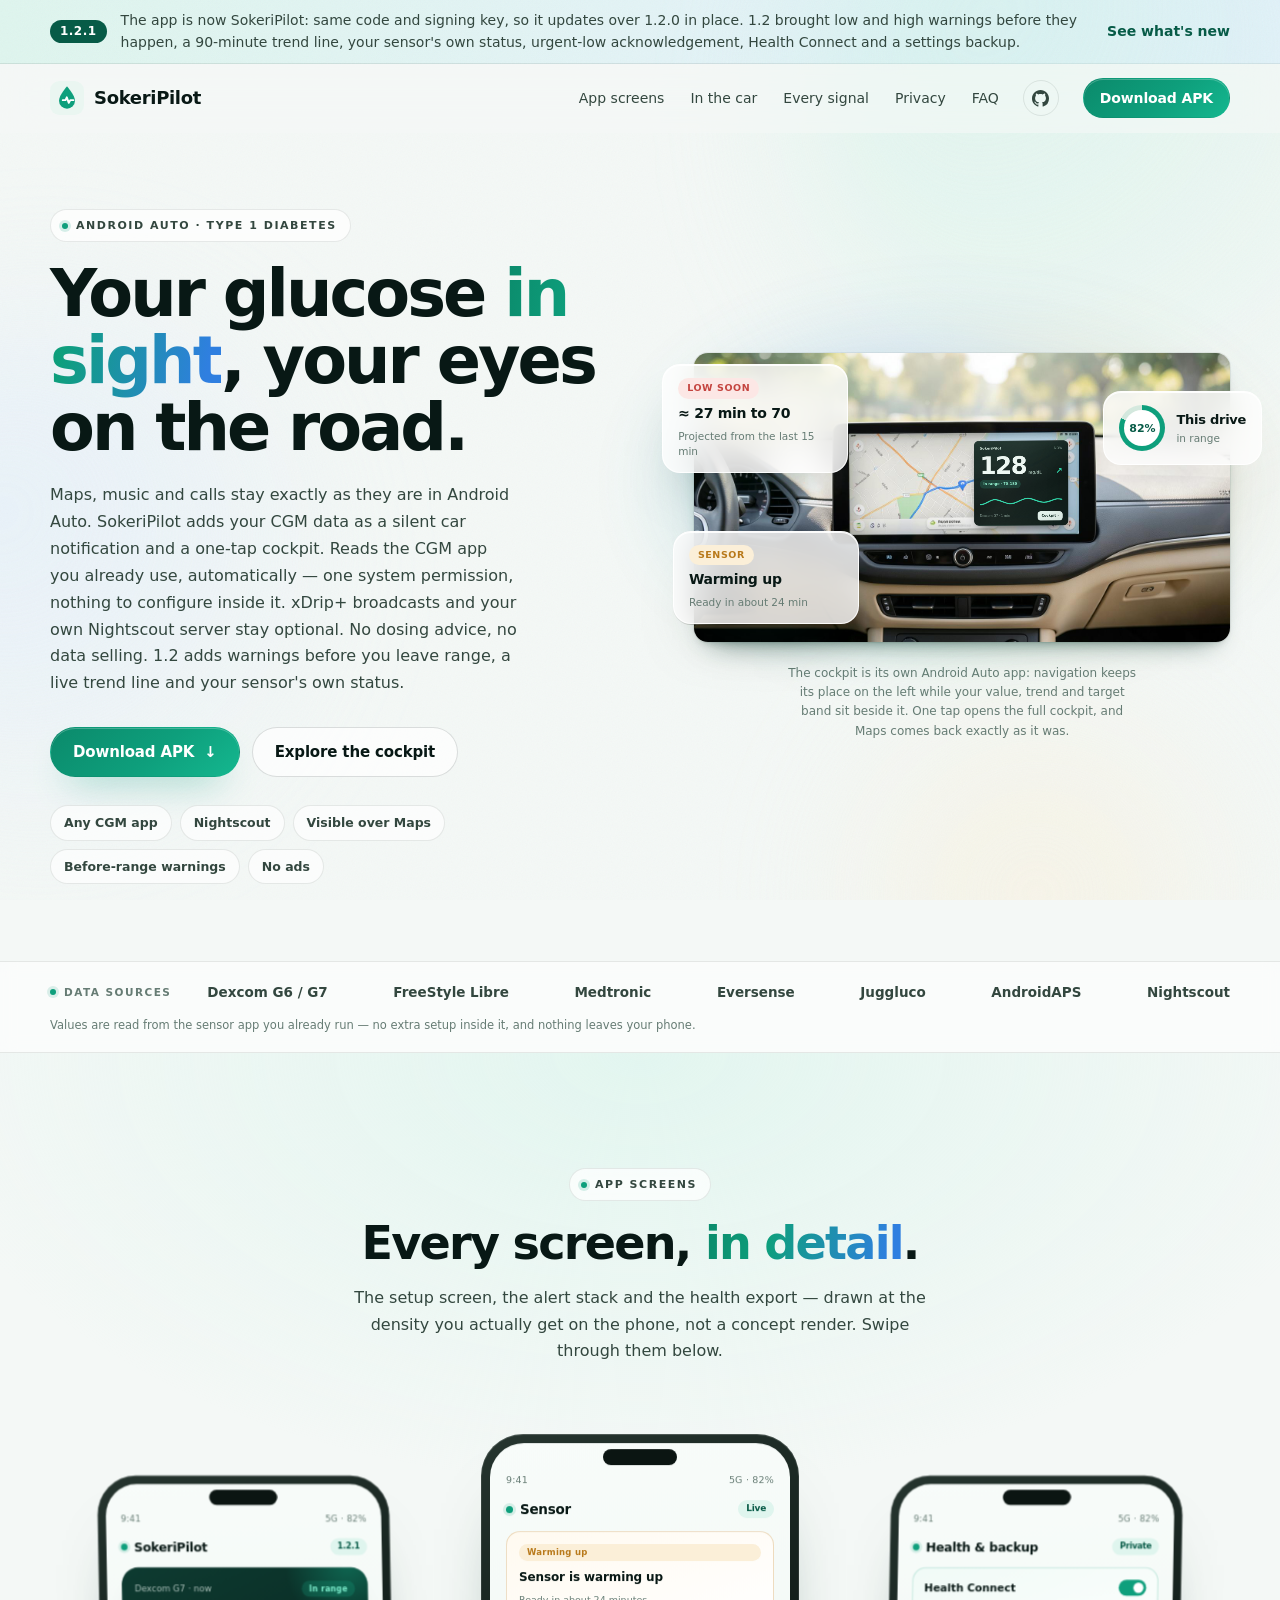
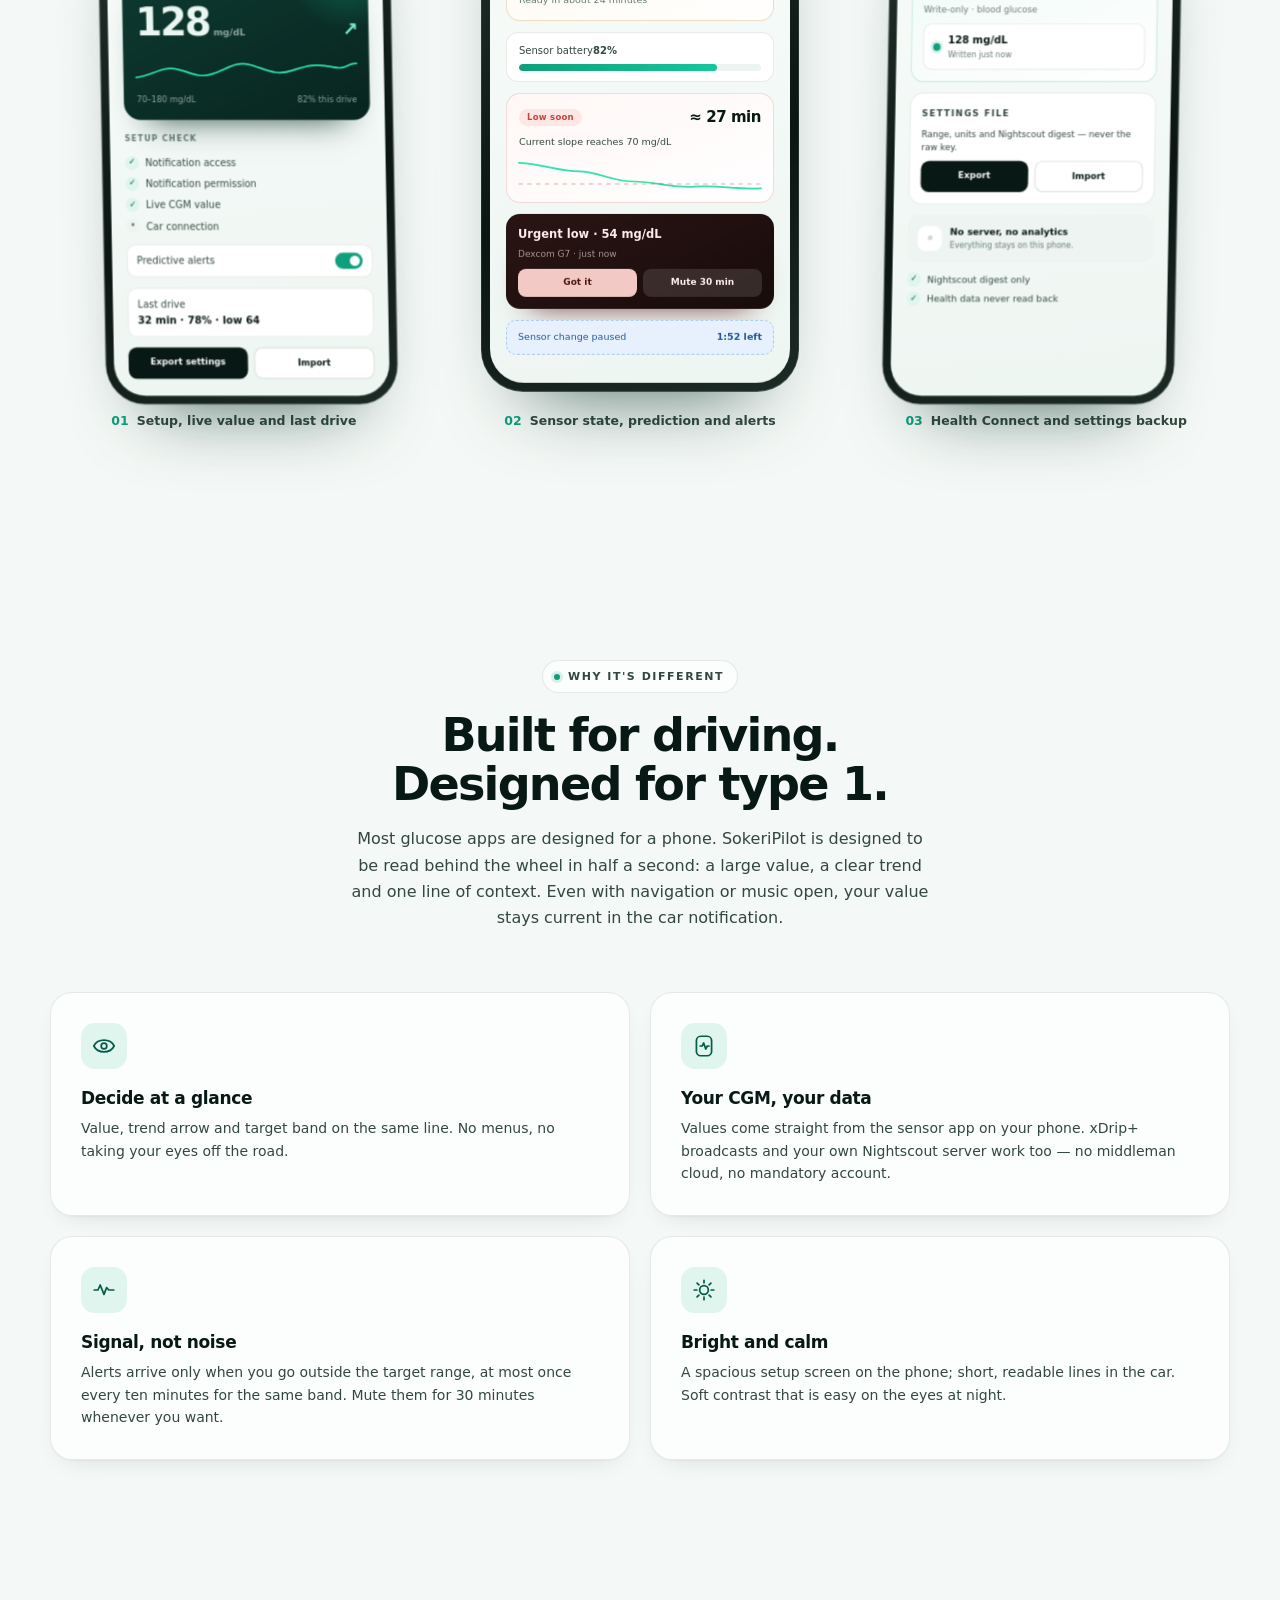
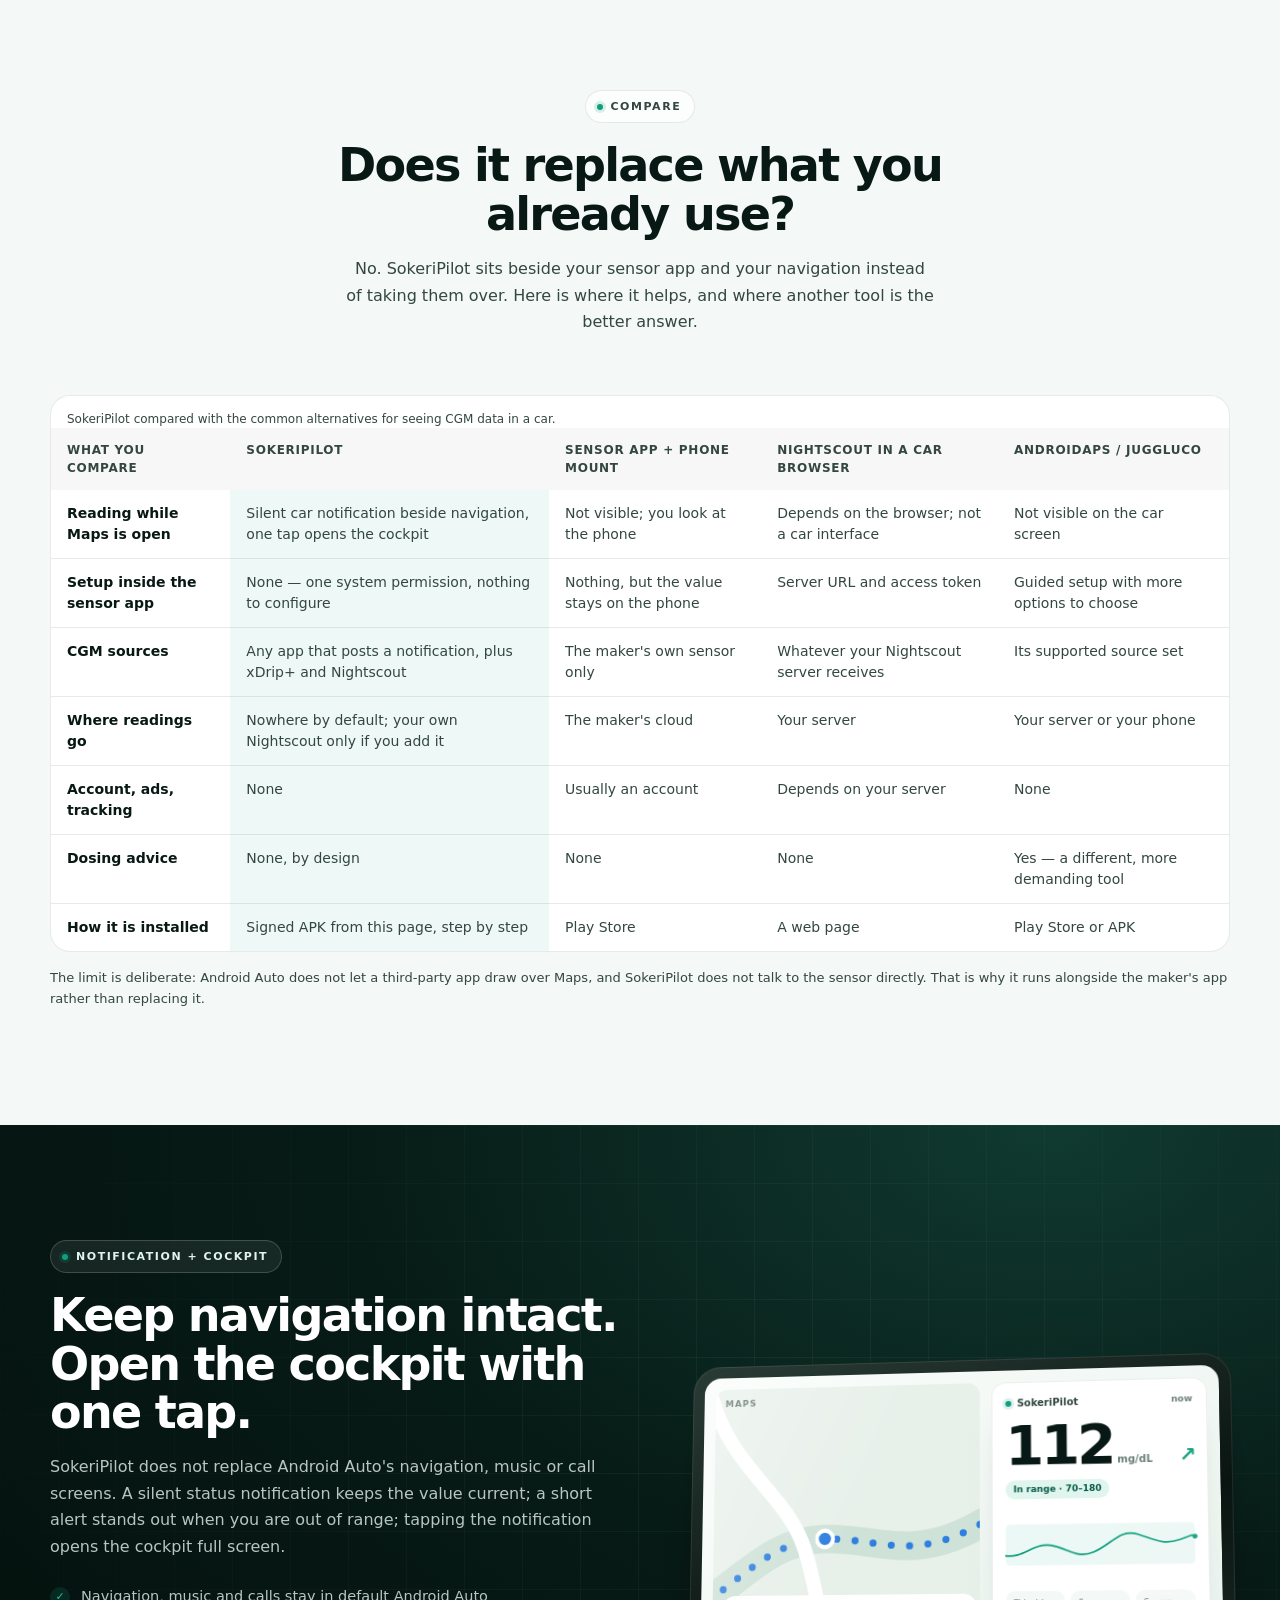
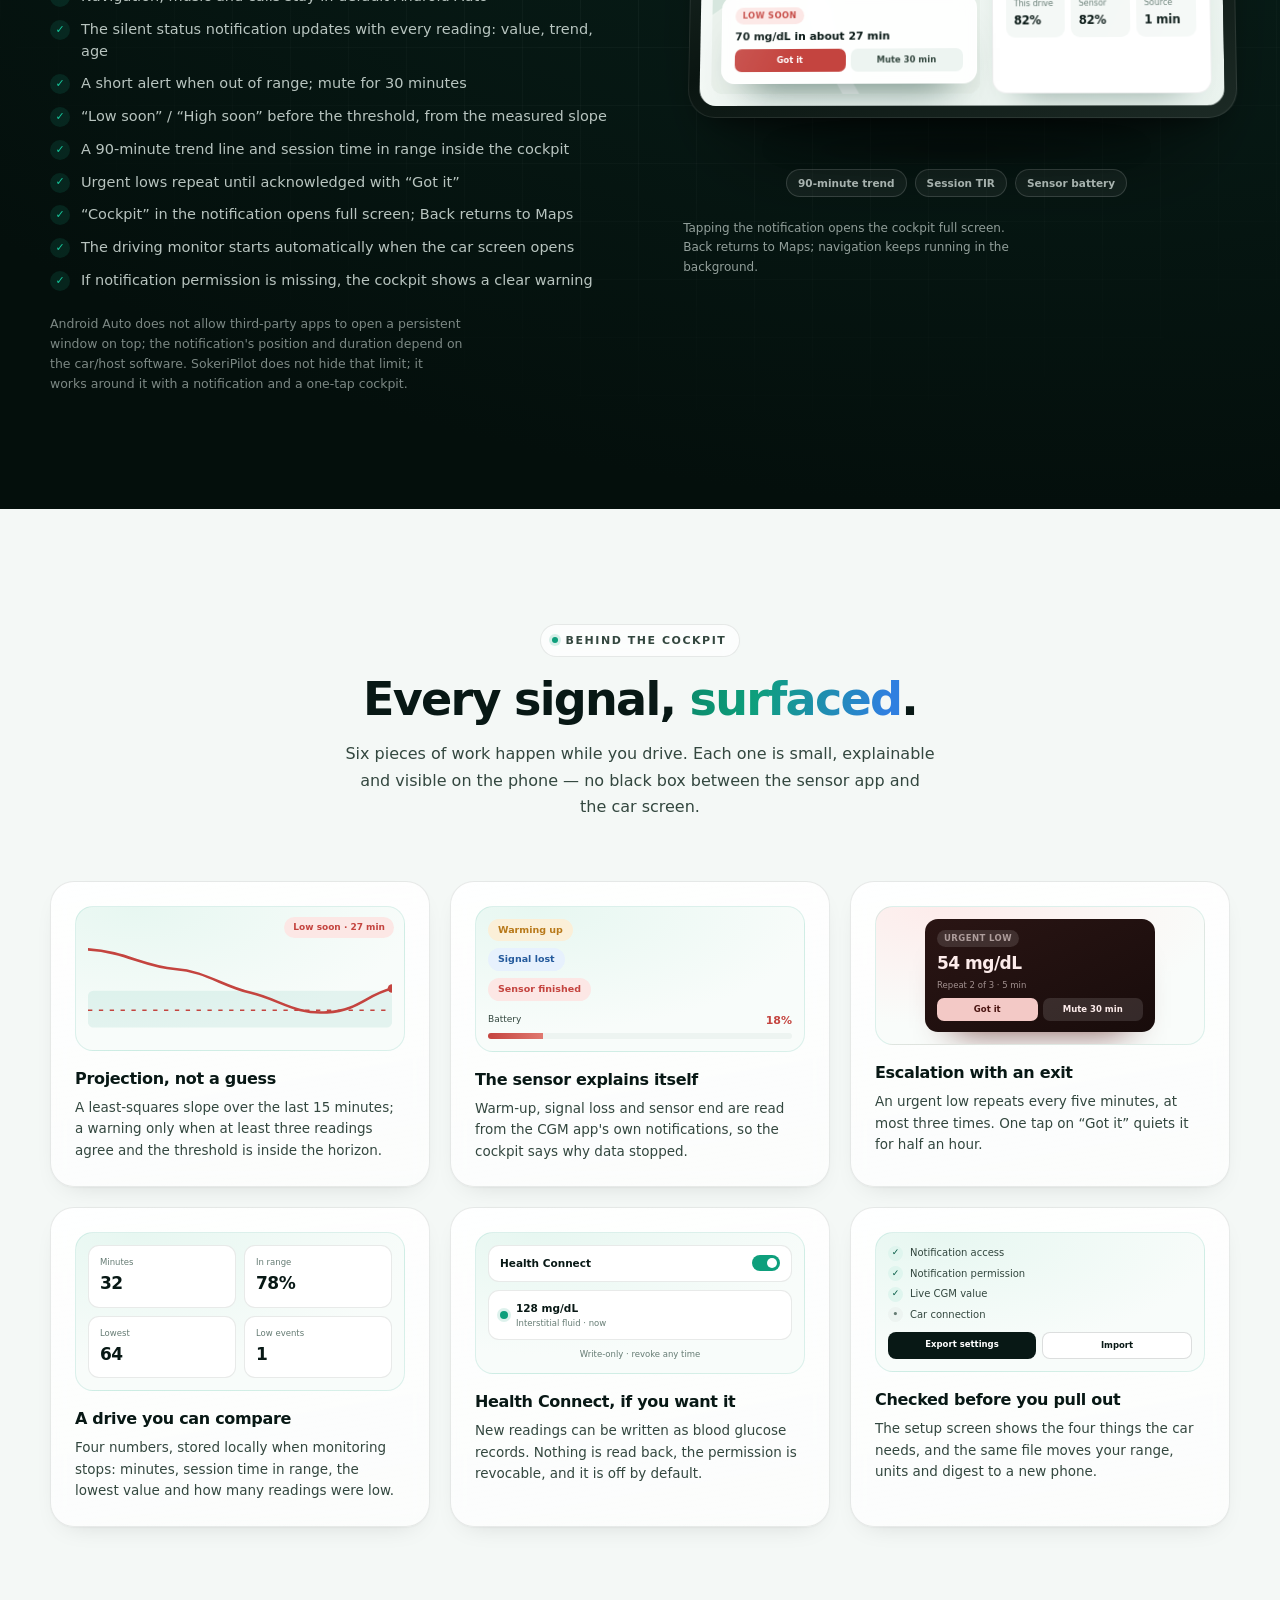
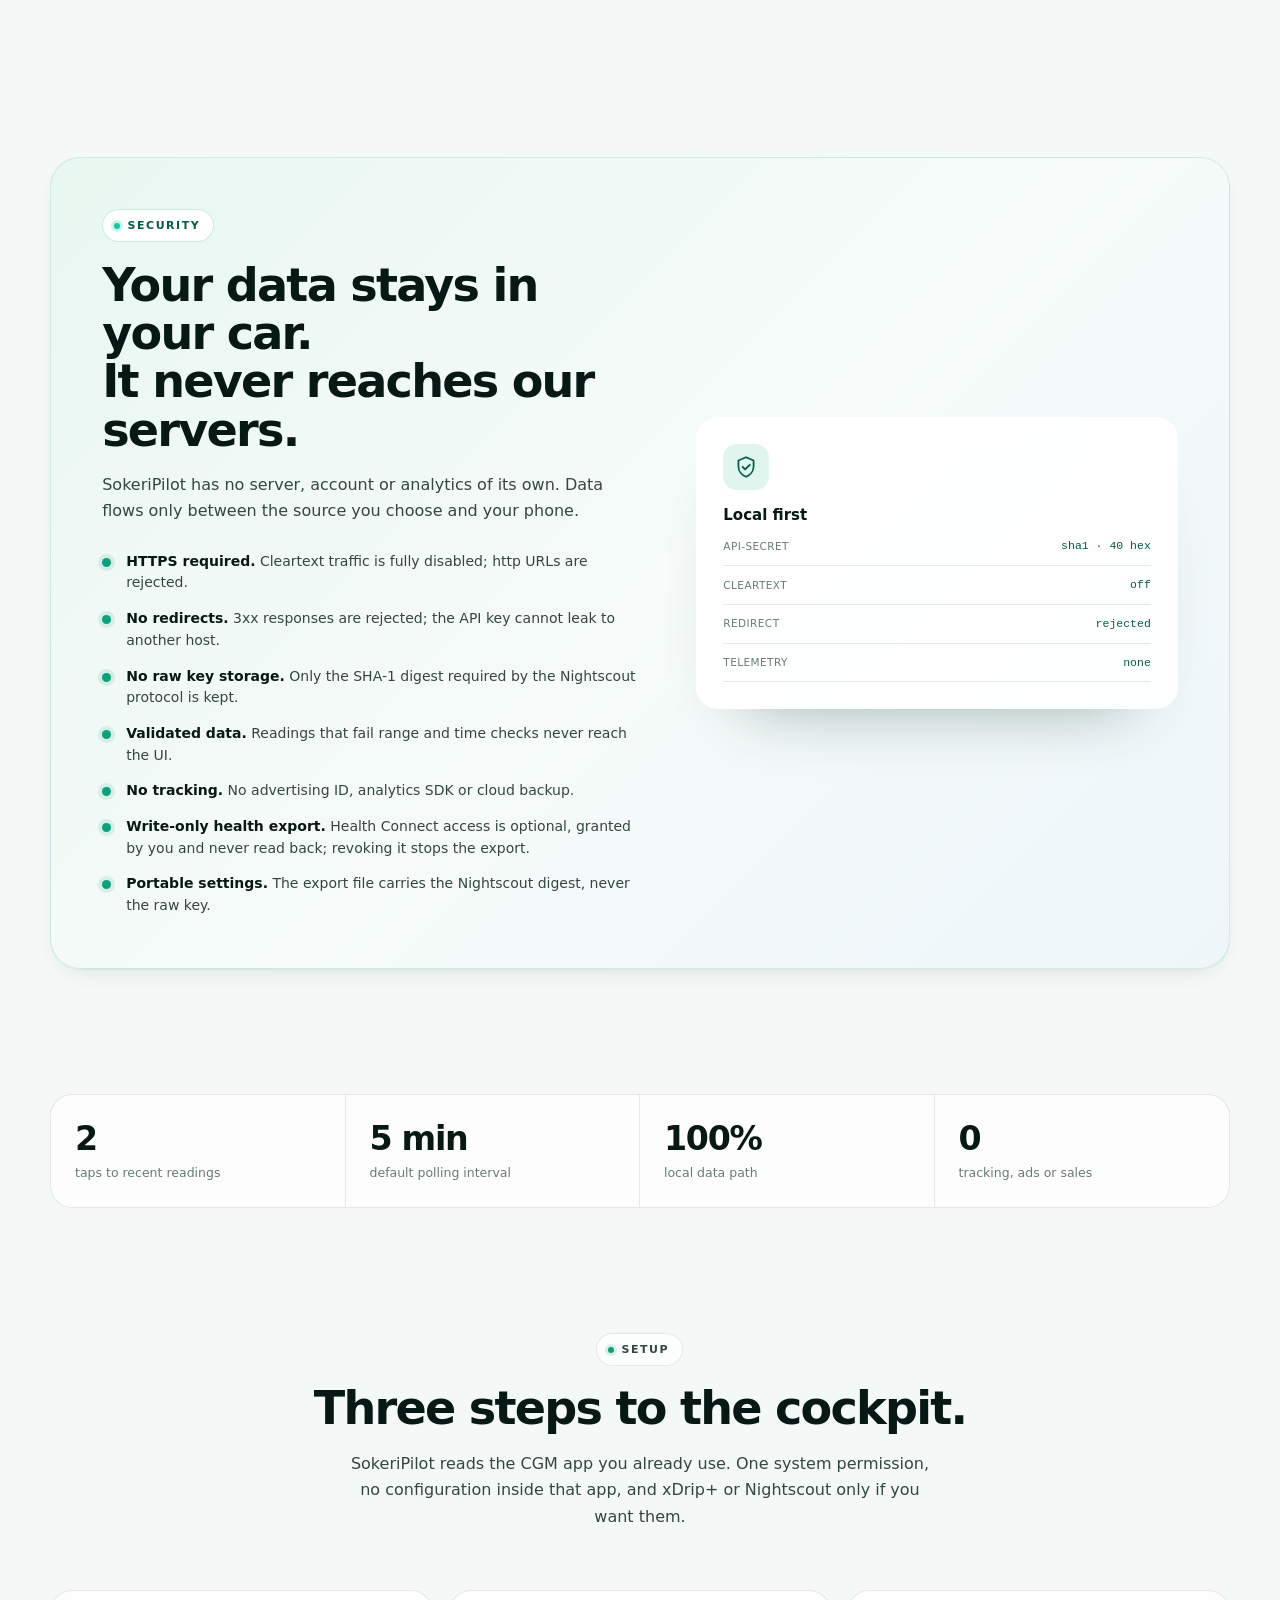
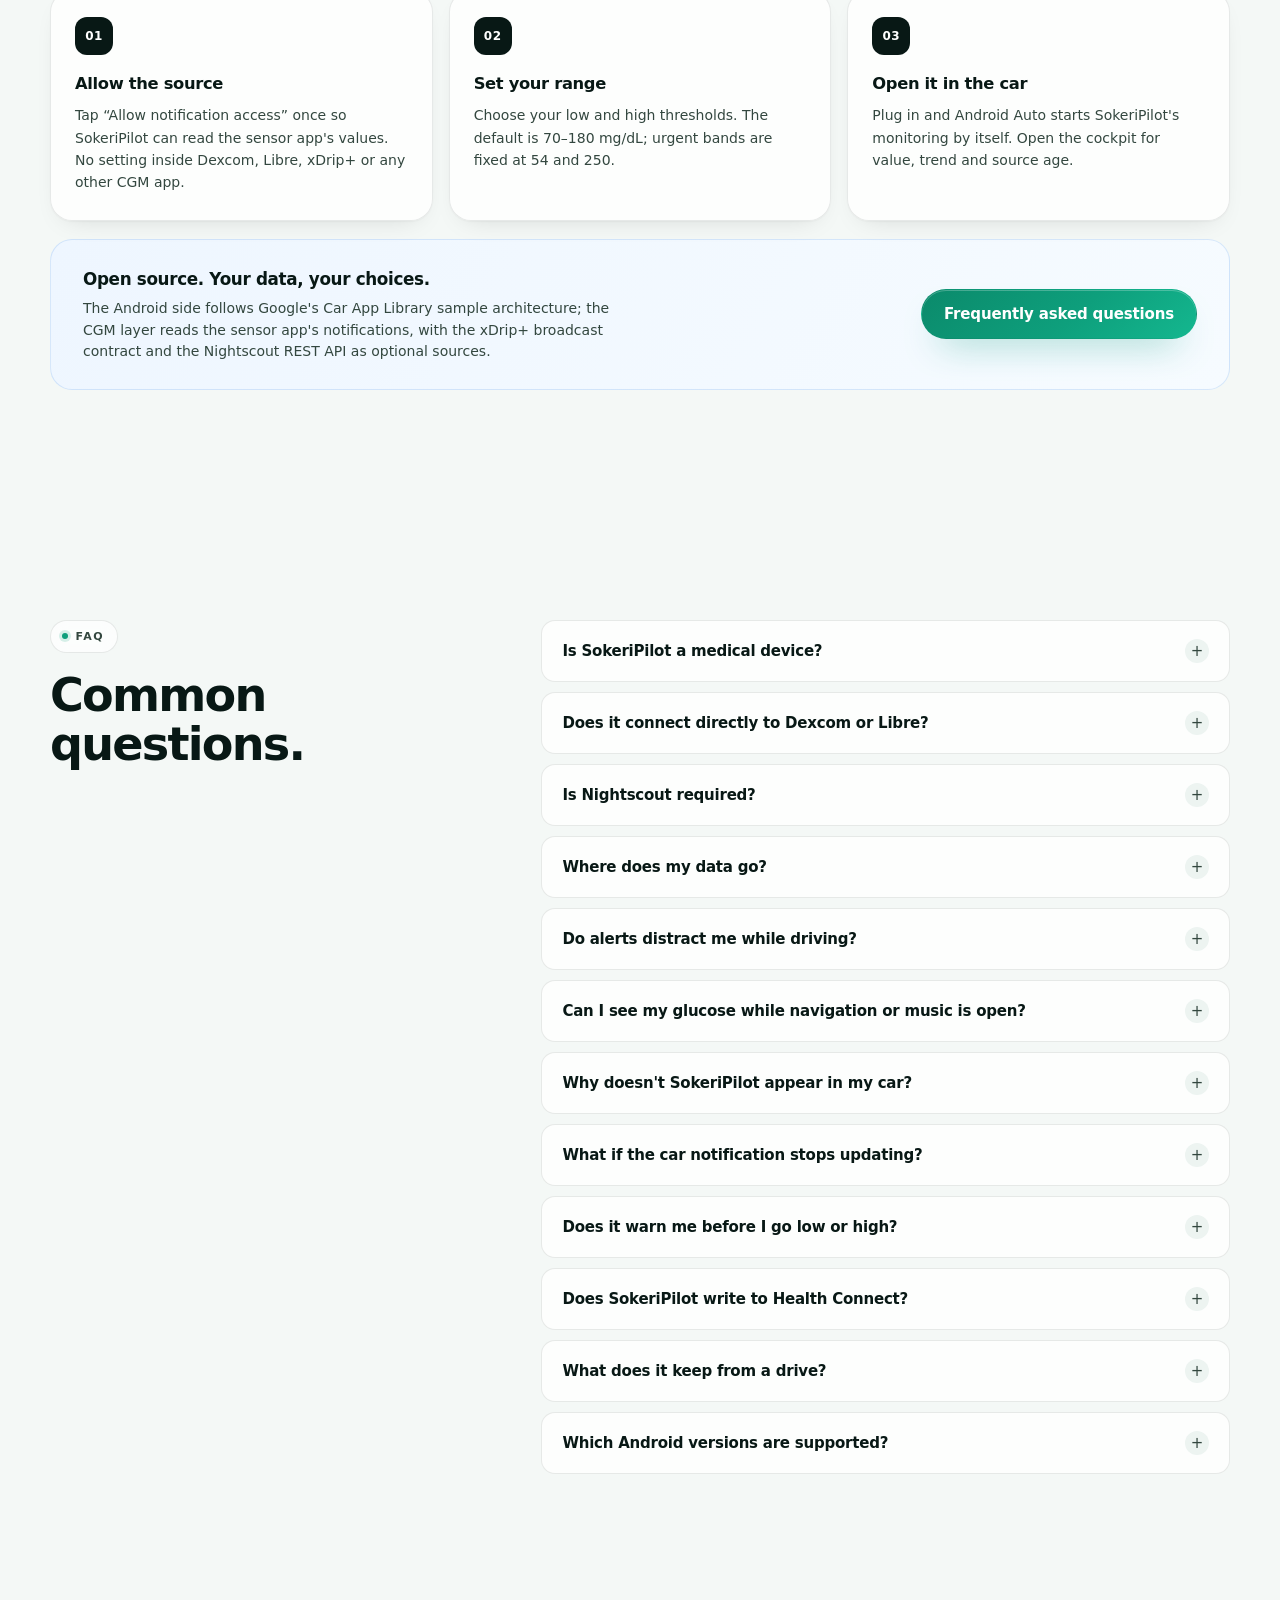
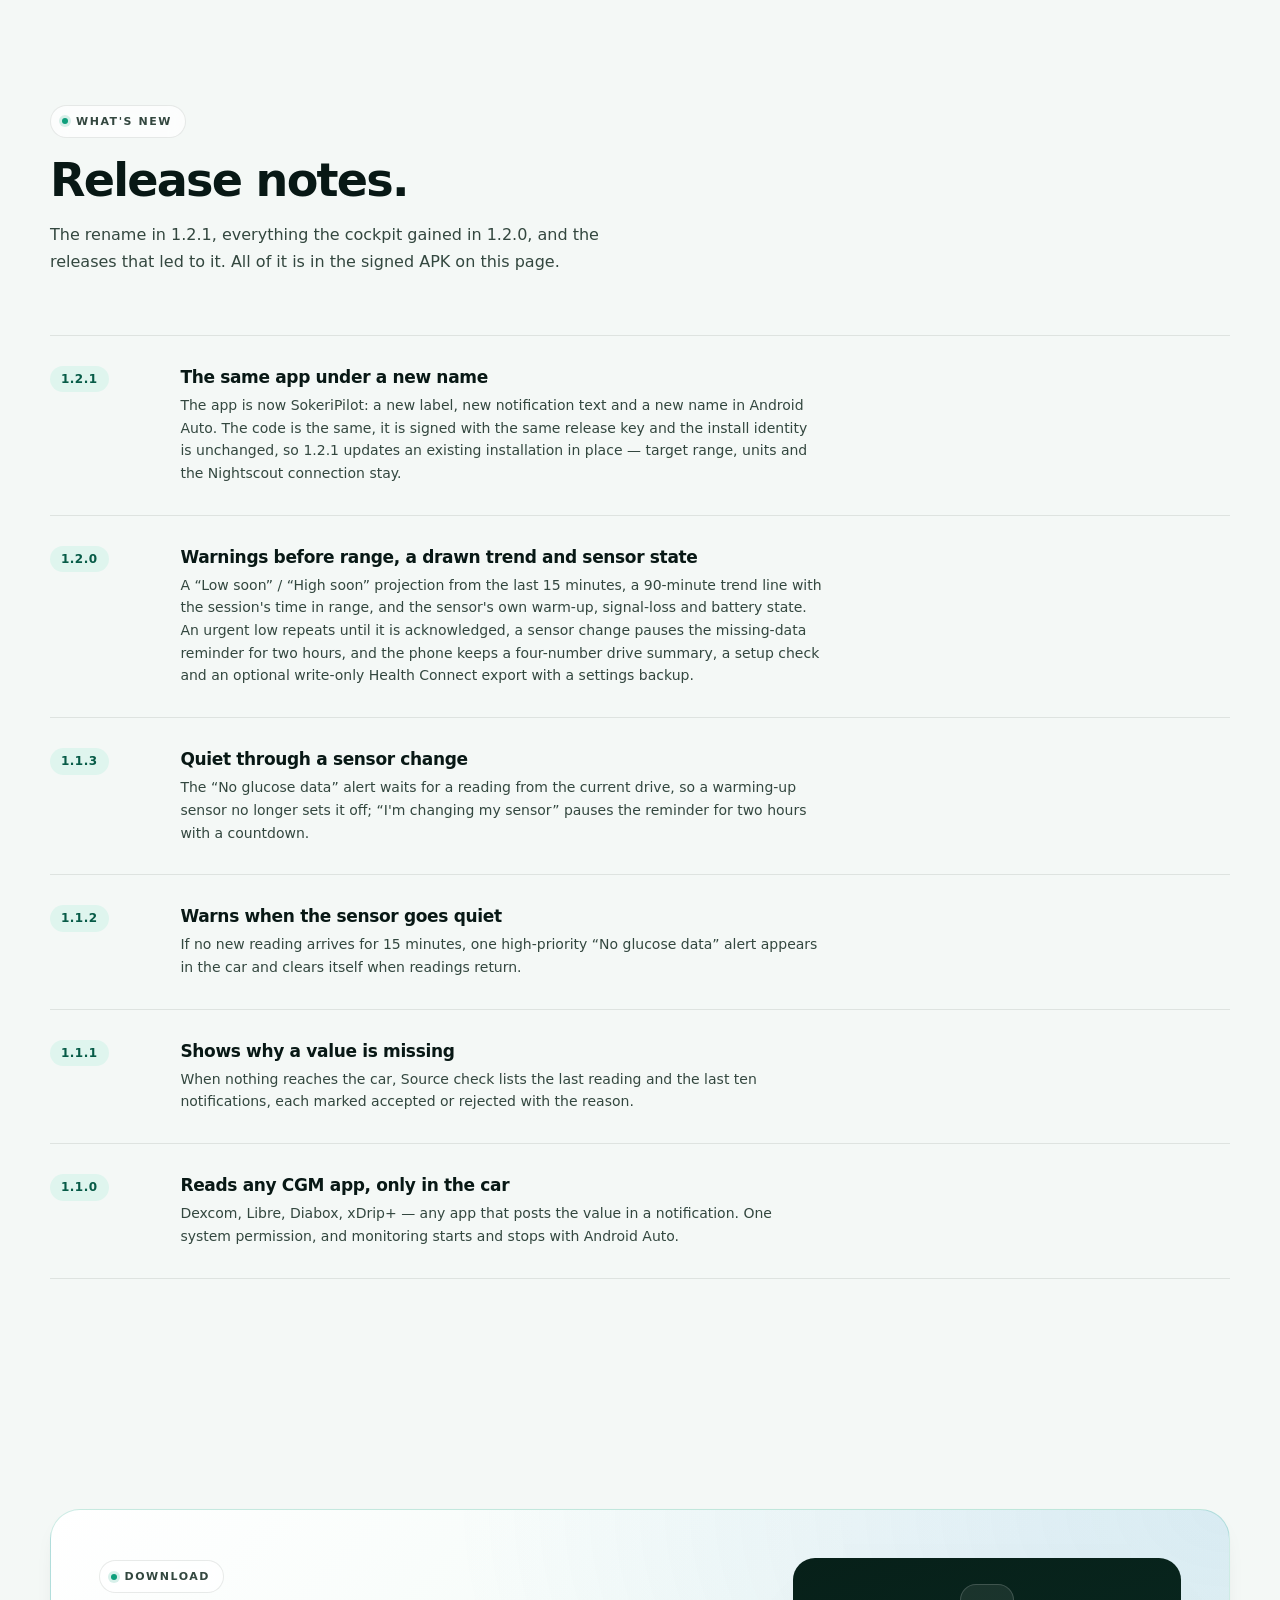
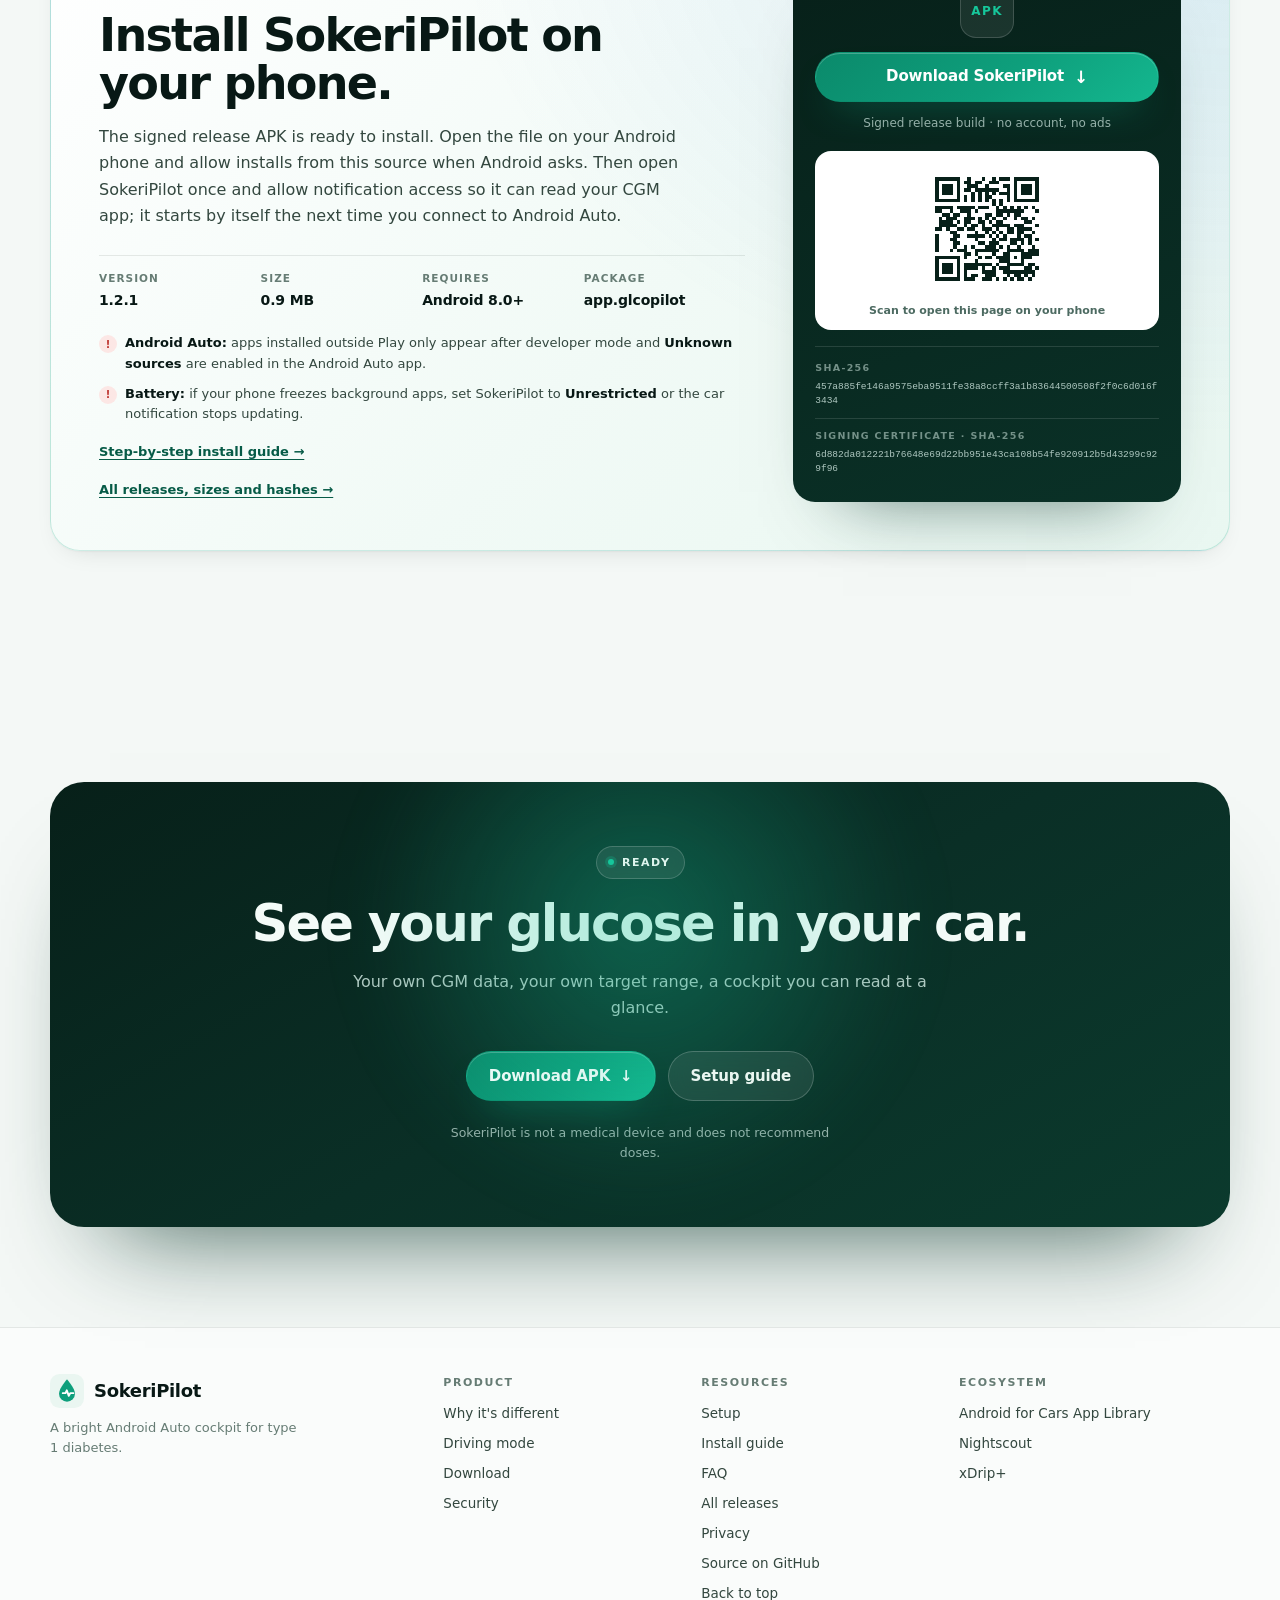
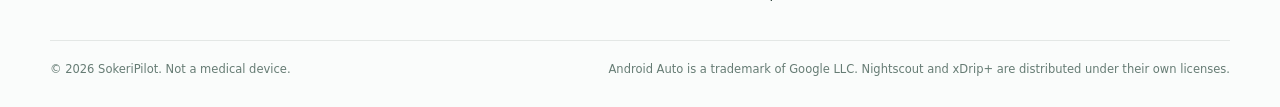
==== commit dd6d351a: "Release 1.2.1 and pin the install identity to app.glcopilot The rename should not cost anyone an upd" ====
--- a/landing/index.html
+++ b/landing/index.html
@@ -21,9 +21,9 @@
   <meta name="color-scheme" content="light">
   <meta name="referrer" content="no-referrer">
   <link rel="icon" href="assets/favicon.svg" type="image/svg+xml">
-  <link rel="stylesheet" href="styles.css?v=1.2.0-10">
-  <link rel="stylesheet" href="showcase.css?v=1.2.0-10">
-  <link rel="stylesheet" href="signals.css?v=1.2.0-10">
+  <link rel="stylesheet" href="styles.css?v=1.2.1-1">
+  <link rel="stylesheet" href="showcase.css?v=1.2.1-1">
+  <link rel="stylesheet" href="signals.css?v=1.2.1-1">
   <script type="application/ld+json">
   {
     "@context": "https://schema.org",
@@ -31,9 +31,9 @@
     "name": "SokeriPilot",
     "applicationCategory": "HealthApplication",
     "operatingSystem": "Android 8.0 or newer",
-    "softwareVersion": "1.2.0",
+    "softwareVersion": "1.2.1",
     "url": "https://glucopilot-civgdk.freebuff.site/",
-    "downloadUrl": "https://glucopilot-civgdk.freebuff.site/download/SokeriPilot-1.2.0.apk",
+    "downloadUrl": "https://glucopilot-civgdk.freebuff.site/download/SokeriPilot-1.2.1.apk",
     "description": "Shows CGM readings as a silent Android Auto car notification and a one-tap cockpit. Reads the sensor app already installed; no account, no analytics, no dosing advice.",
     "offers": { "@type": "Offer", "price": "0", "priceCurrency": "USD" }
   }
@@ -45,8 +45,8 @@
 
   <div class="announce">
     <div class="container announce__inner">
-      <span class="announce__tag">1.2.0</span>
-      <p>Low and high warnings before they happen, a 90-minute trend line, your sensor's own status, urgent-low acknowledgement, Health Connect and a settings backup.</p>
+      <span class="announce__tag">1.2.1</span>
+      <p>The app is now SokeriPilot: same code and signing key, so it updates over 1.2.0 in place. 1.2 brought low and high warnings before they happen, a 90-minute trend line, your sensor's own status, urgent-low acknowledgement, Health Connect and a settings backup.</p>
       <a href="#whats-new">See what's new</a>
     </div>
   </div>
@@ -98,7 +98,7 @@
             1.2 adds warnings before you leave range, a live trend line and your sensor's own status.
           </p>
           <div class="hero__actions">
-            <a class="btn btn--primary" href="download/SokeriPilot-1.2.0.apk" download>
+            <a class="btn btn--primary" href="download/SokeriPilot-1.2.1.apk" download>
               Download APK
               <span class="btn__arrow" aria-hidden="true">↓</span>
             </a>
@@ -206,7 +206,7 @@
                   <div class="ph-status"><span>9:41</span><span>5G · 82%</span></div>
                   <div class="ph-head">
                     <span class="ph-brand"><span class="ph-dot"></span>SokeriPilot</span>
-                    <span class="ph-ver">1.2.0</span>
+                    <span class="ph-ver">1.2.1</span>
                   </div>
                   <div class="ph-live">
                     <div class="ph-live__top"><span>Dexcom G7 · now</span><span class="ph-pill ph-pill--ok">In range</span></div>
@@ -372,7 +372,7 @@
         <div class="compare reveal">
           <div class="compare__wrap">
             <table>
-              <caption>SokeriPilot 1.2.0 compared with the common alternatives for seeing CGM data in a car.</caption>
+              <caption>SokeriPilot compared with the common alternatives for seeing CGM data in a car.</caption>
               <thead>
                 <tr>
                   <th scope="col">What you compare</th>
@@ -763,12 +763,19 @@
           <p class="eyebrow"><span class="eyebrow__dot"></span> What's new</p>
           <h2>Release notes.</h2>
           <p class="section__lede">
-            Everything the cockpit gained in 1.2.0, and the releases that led to it. All of it is
-            in the signed APK on this page.
+            The rename in 1.2.1, everything the cockpit gained in 1.2.0, and the releases that led
+            to it. All of it is in the signed APK on this page.
           </p>
         </div>
 
         <ol class="releases">
+          <li class="release reveal">
+            <span class="release__ver">1.2.1</span>
+            <div>
+              <h3>The same app under a new name</h3>
+              <p>The app is now SokeriPilot: a new label, new notification text and a new name in Android Auto. The code is the same, it is signed with the same release key and the install identity is unchanged, so 1.2.1 updates an existing installation in place — target range, units and the Nightscout connection stay.</p>
+            </div>
+          </li>
           <li class="release reveal">
             <span class="release__ver">1.2.0</span>
             <div>
@@ -821,10 +828,10 @@
               connect to Android Auto.
             </p>
             <ul class="download__meta" aria-label="APK details">
-              <li><span>Version</span><strong>1.2.0</strong></li>
+              <li><span>Version</span><strong>1.2.1</strong></li>
               <li><span>Size</span><strong>0.9 MB</strong></li>
               <li><span>Requires</span><strong>Android 8.0+</strong></li>
-              <li><span>Package</span><strong>app.sokeripilot</strong></li>
+              <li><span>Package</span><strong>app.glcopilot</strong></li>
             </ul>
             <ul class="download__facts">
               <li><strong>Android Auto:</strong> apps installed outside Play only appear after developer mode and <em>Unknown sources</em> are enabled in the Android Auto app.</li>
@@ -836,7 +843,7 @@
 
           <div class="download__action">
             <div class="download__badge" aria-hidden="true">APK</div>
-            <a class="btn btn--primary download__btn" href="download/SokeriPilot-1.2.0.apk" download>
+            <a class="btn btn--primary download__btn" href="download/SokeriPilot-1.2.1.apk" download>
               Download SokeriPilot
               <span class="btn__arrow" aria-hidden="true">↓</span>
             </a>
@@ -845,7 +852,7 @@
               <img src="assets/install-qr.svg" alt="QR code that opens this download page on a phone" width="132" height="132" decoding="async">
               <figcaption>Scan to open this page on your phone</figcaption>
             </figure>
-            <p class="download__hash"><span>SHA-256</span><code>5ec9fbf02d42ce06bf7e1152465751c20025a3a50ab208b88b03df3fa659ac7e</code></p>
+            <p class="download__hash"><span>SHA-256</span><code>457a885fe146a9575eba9511fe38a8ccff3a1b83644500508f2f0c6d016f3434</code></p>
             <p class="download__hash download__hash--cert"><span>Signing certificate · SHA-256</span><code>6d882da012221b76648e69d22bb951e43ca108b54fe920912b5d43299c929f96</code></p>
           </div>
         </div>
@@ -859,7 +866,7 @@
         <h2>See your glucose in your car.</h2>
         <p class="section__lede">Your own CGM data, your own target range, a cockpit you can read at a glance.</p>
         <div class="hero__actions">
-          <a class="btn btn--primary" href="download/SokeriPilot-1.2.0.apk" download>
+          <a class="btn btn--primary" href="download/SokeriPilot-1.2.1.apk" download>
             Download APK
             <span class="btn__arrow" aria-hidden="true">↓</span>
           </a>
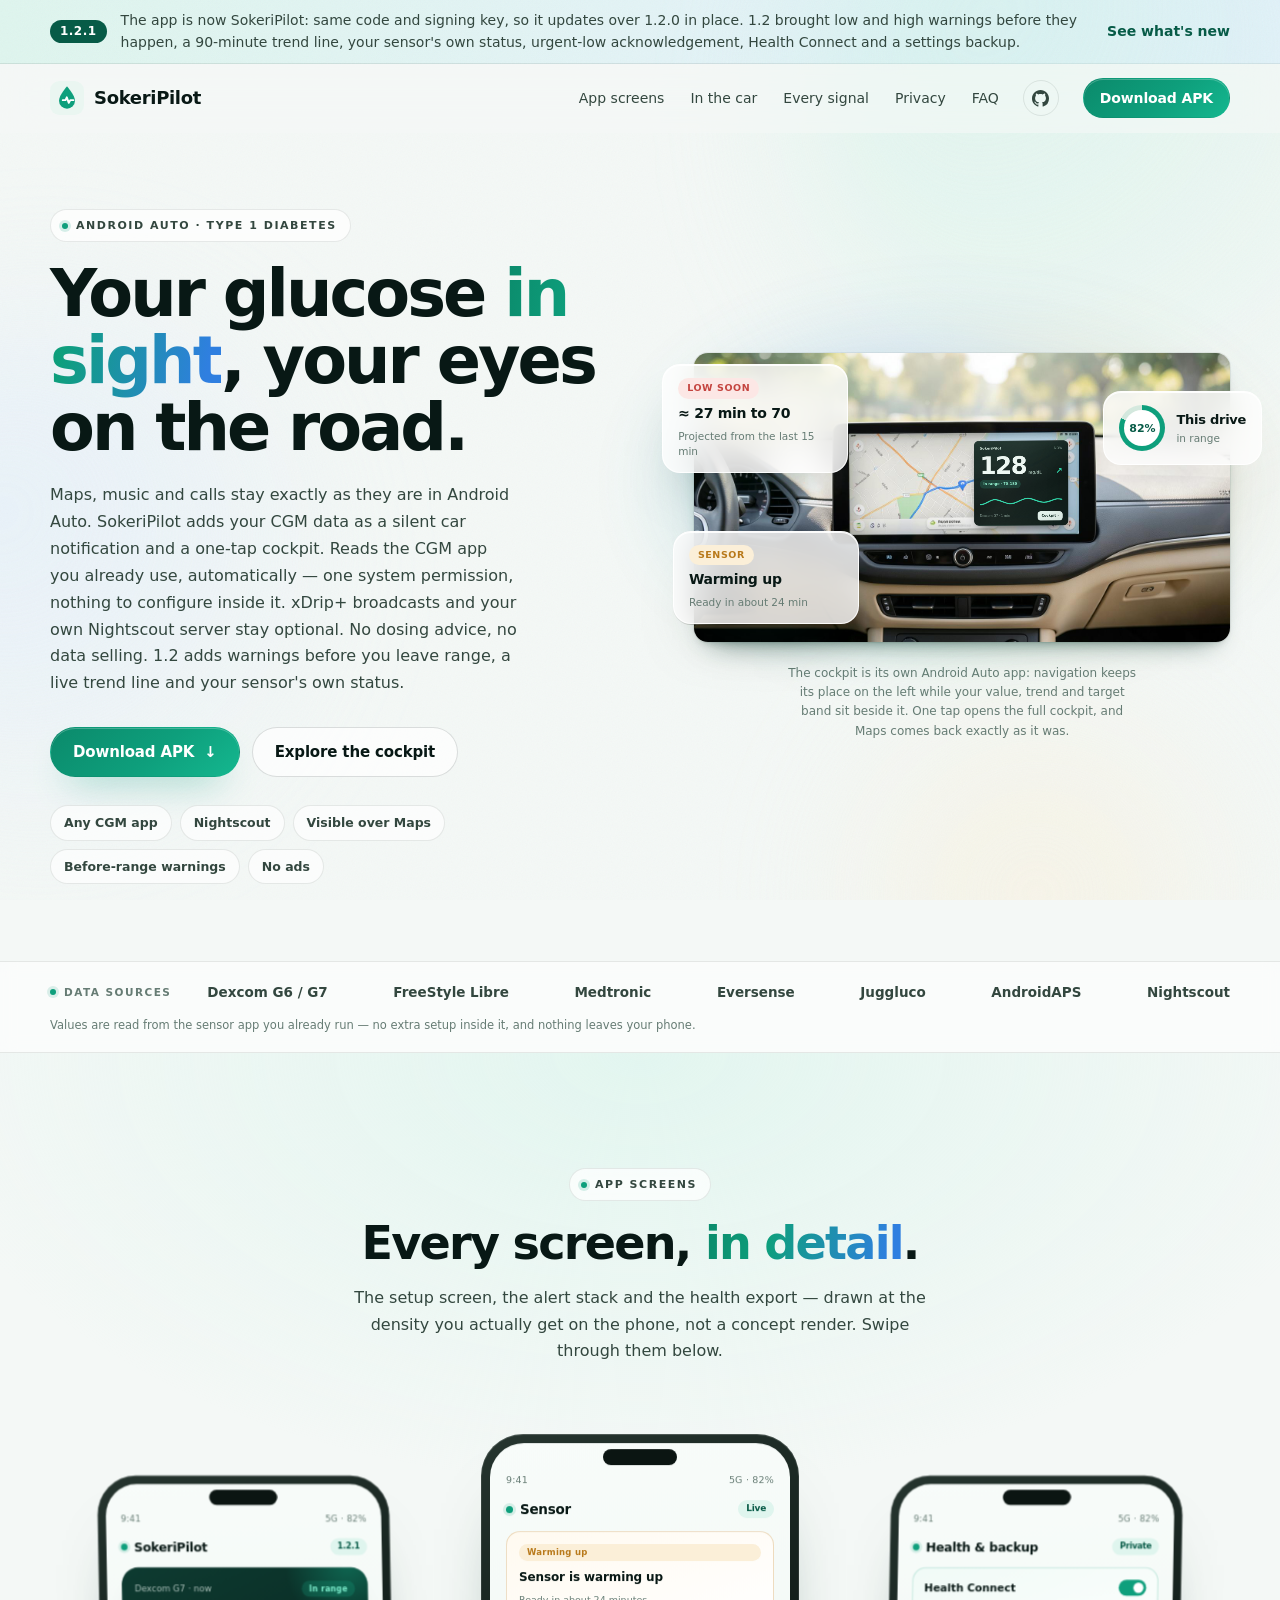
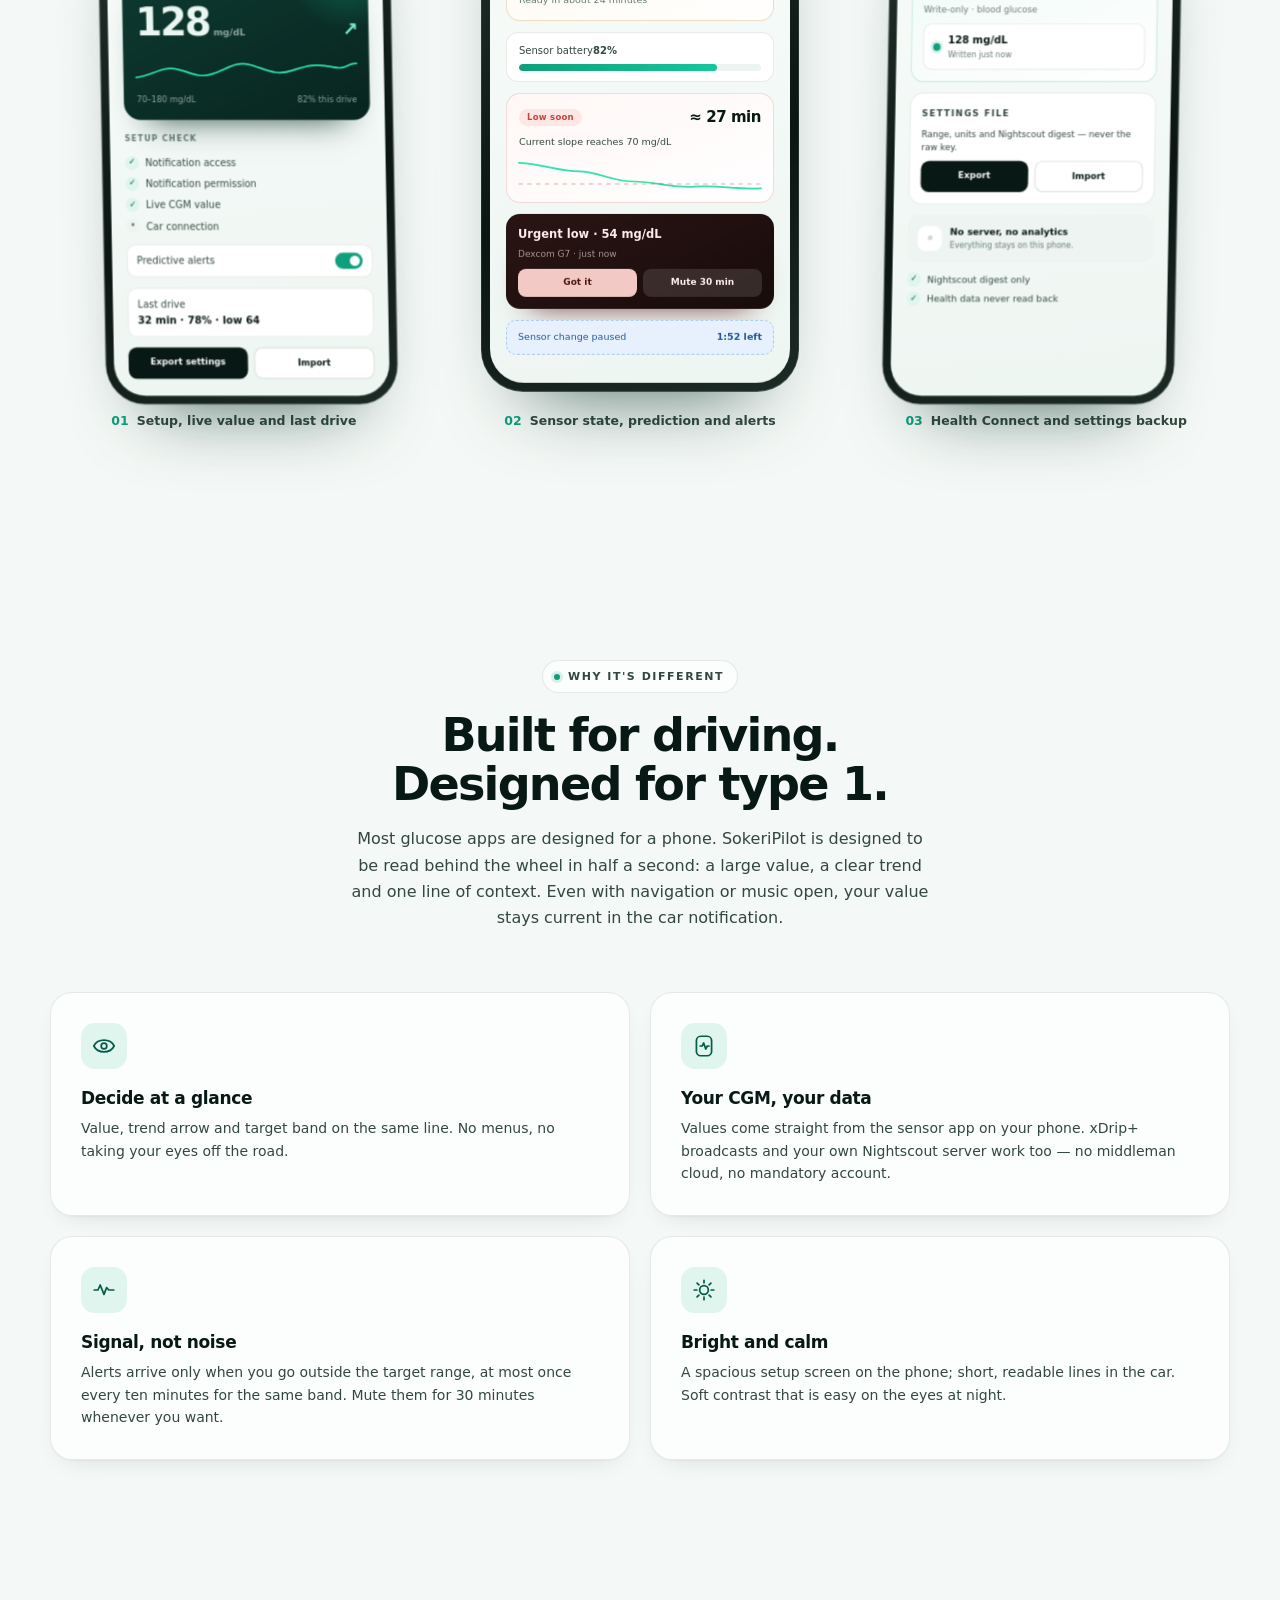
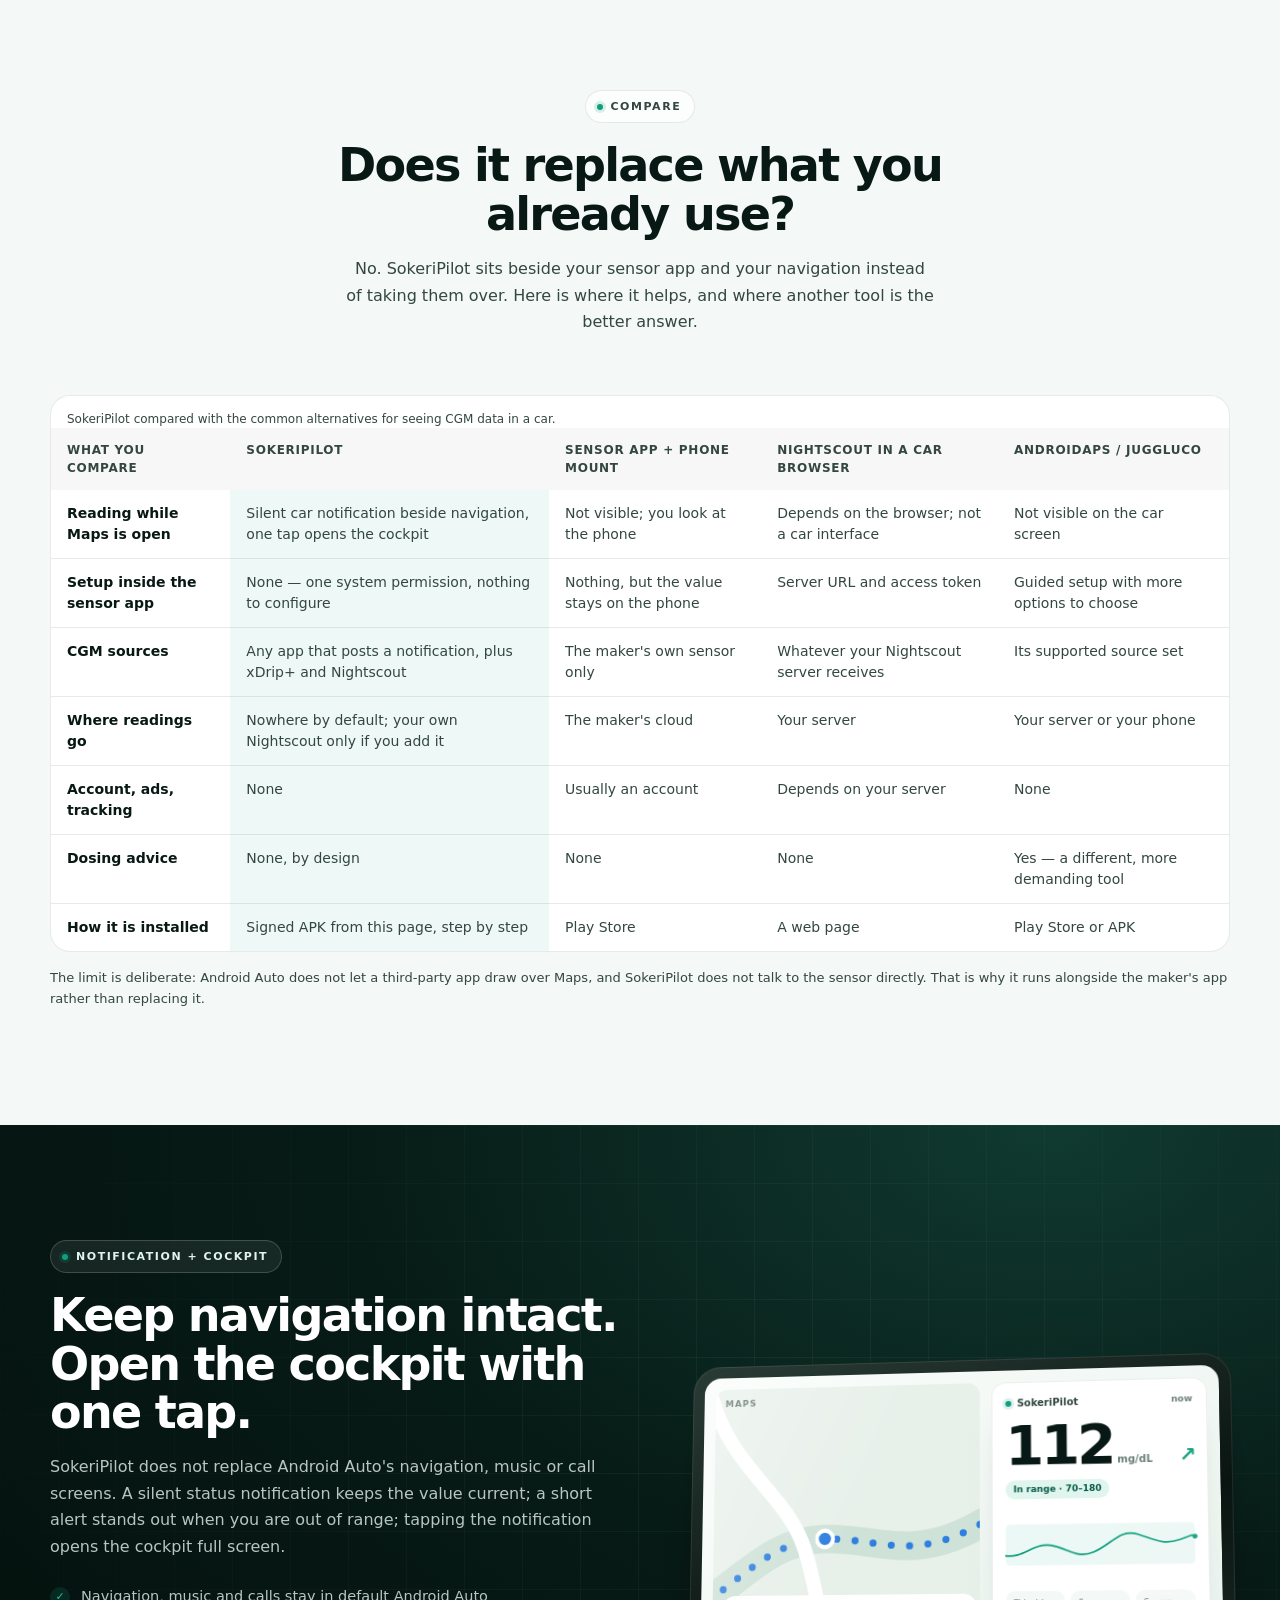
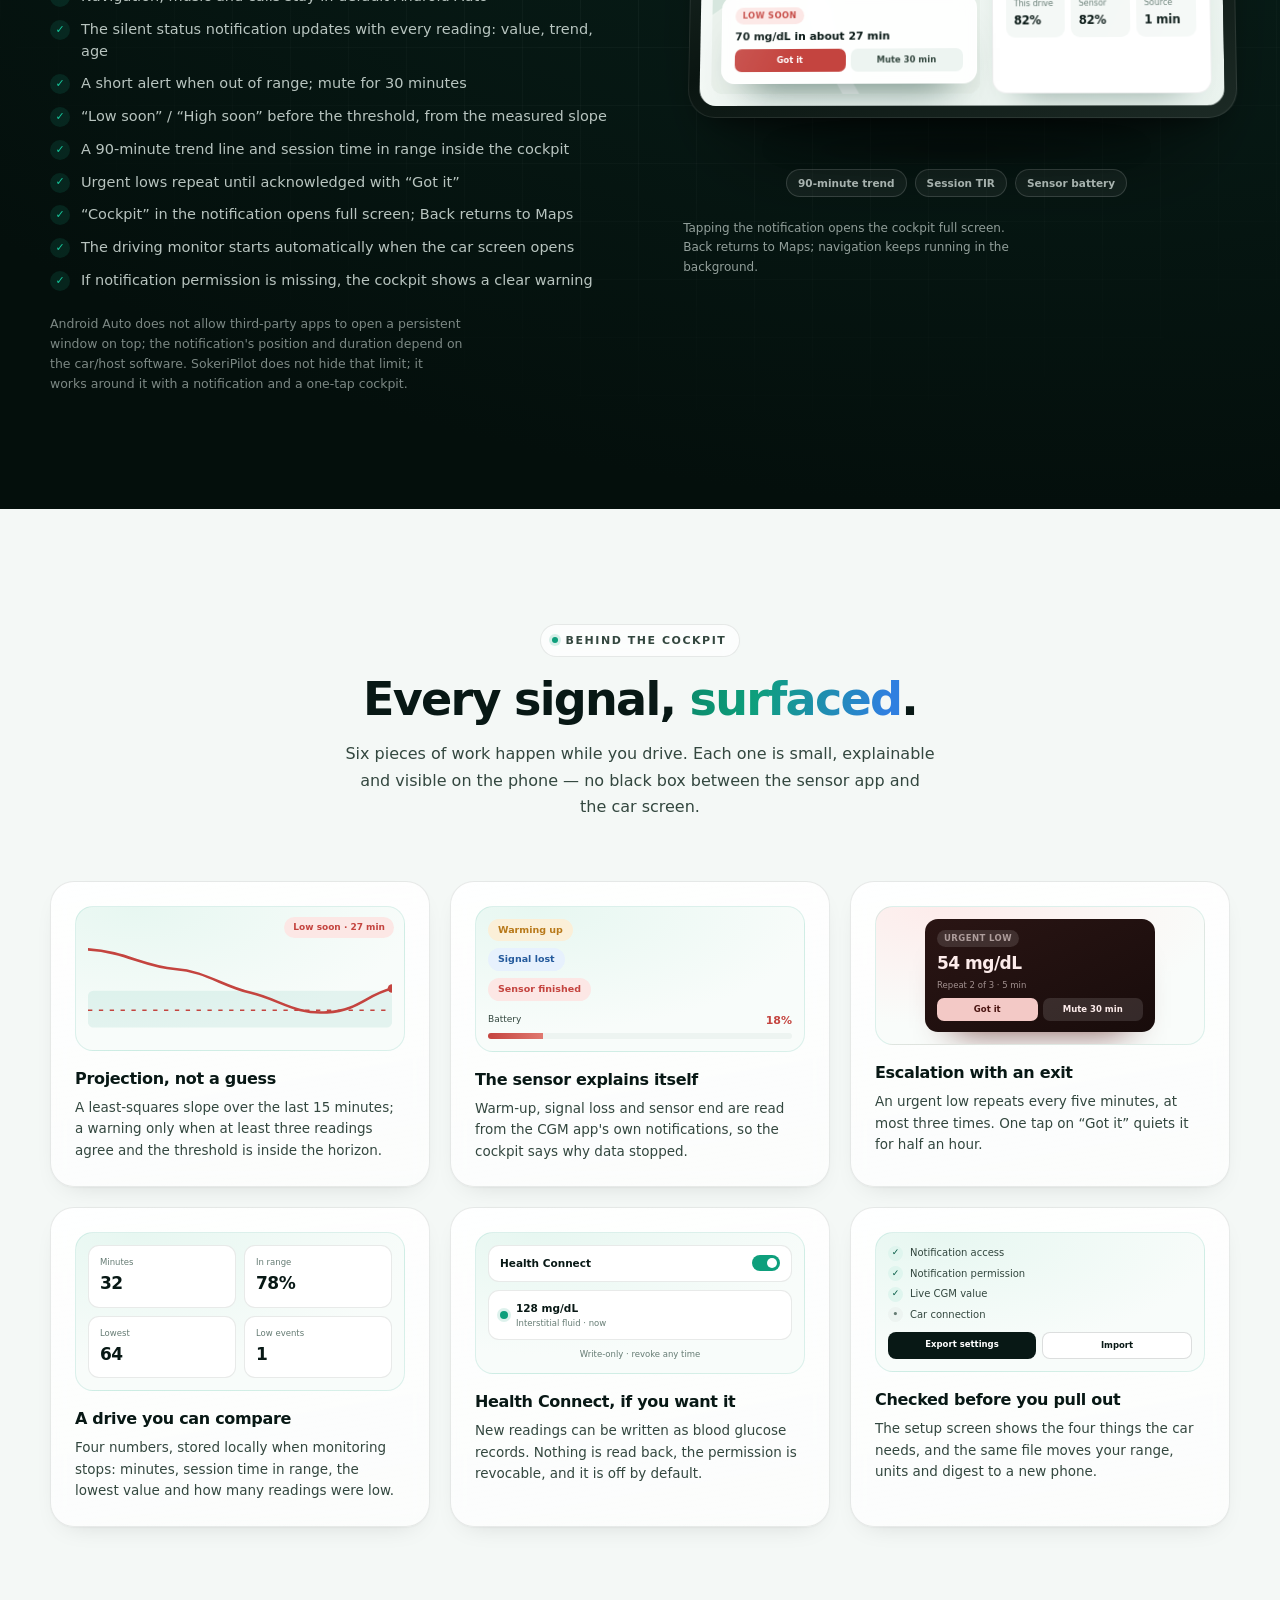
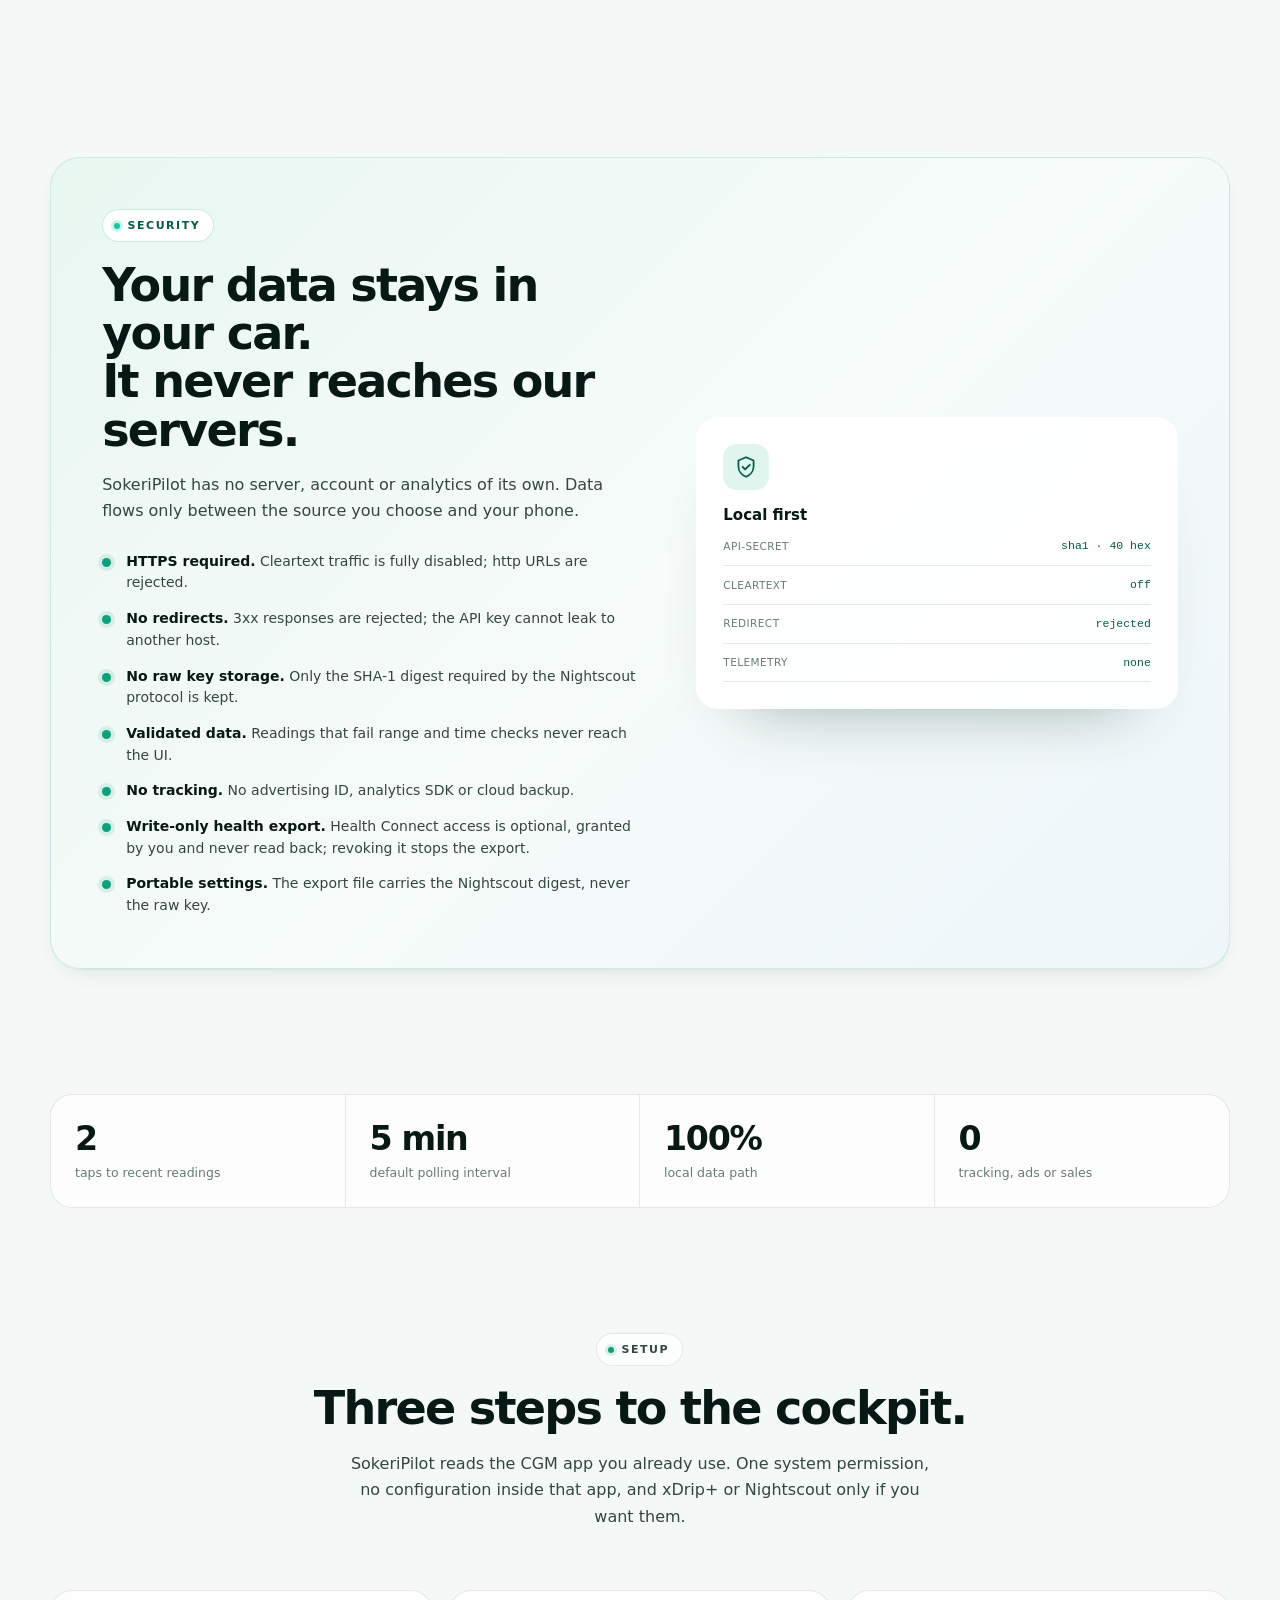
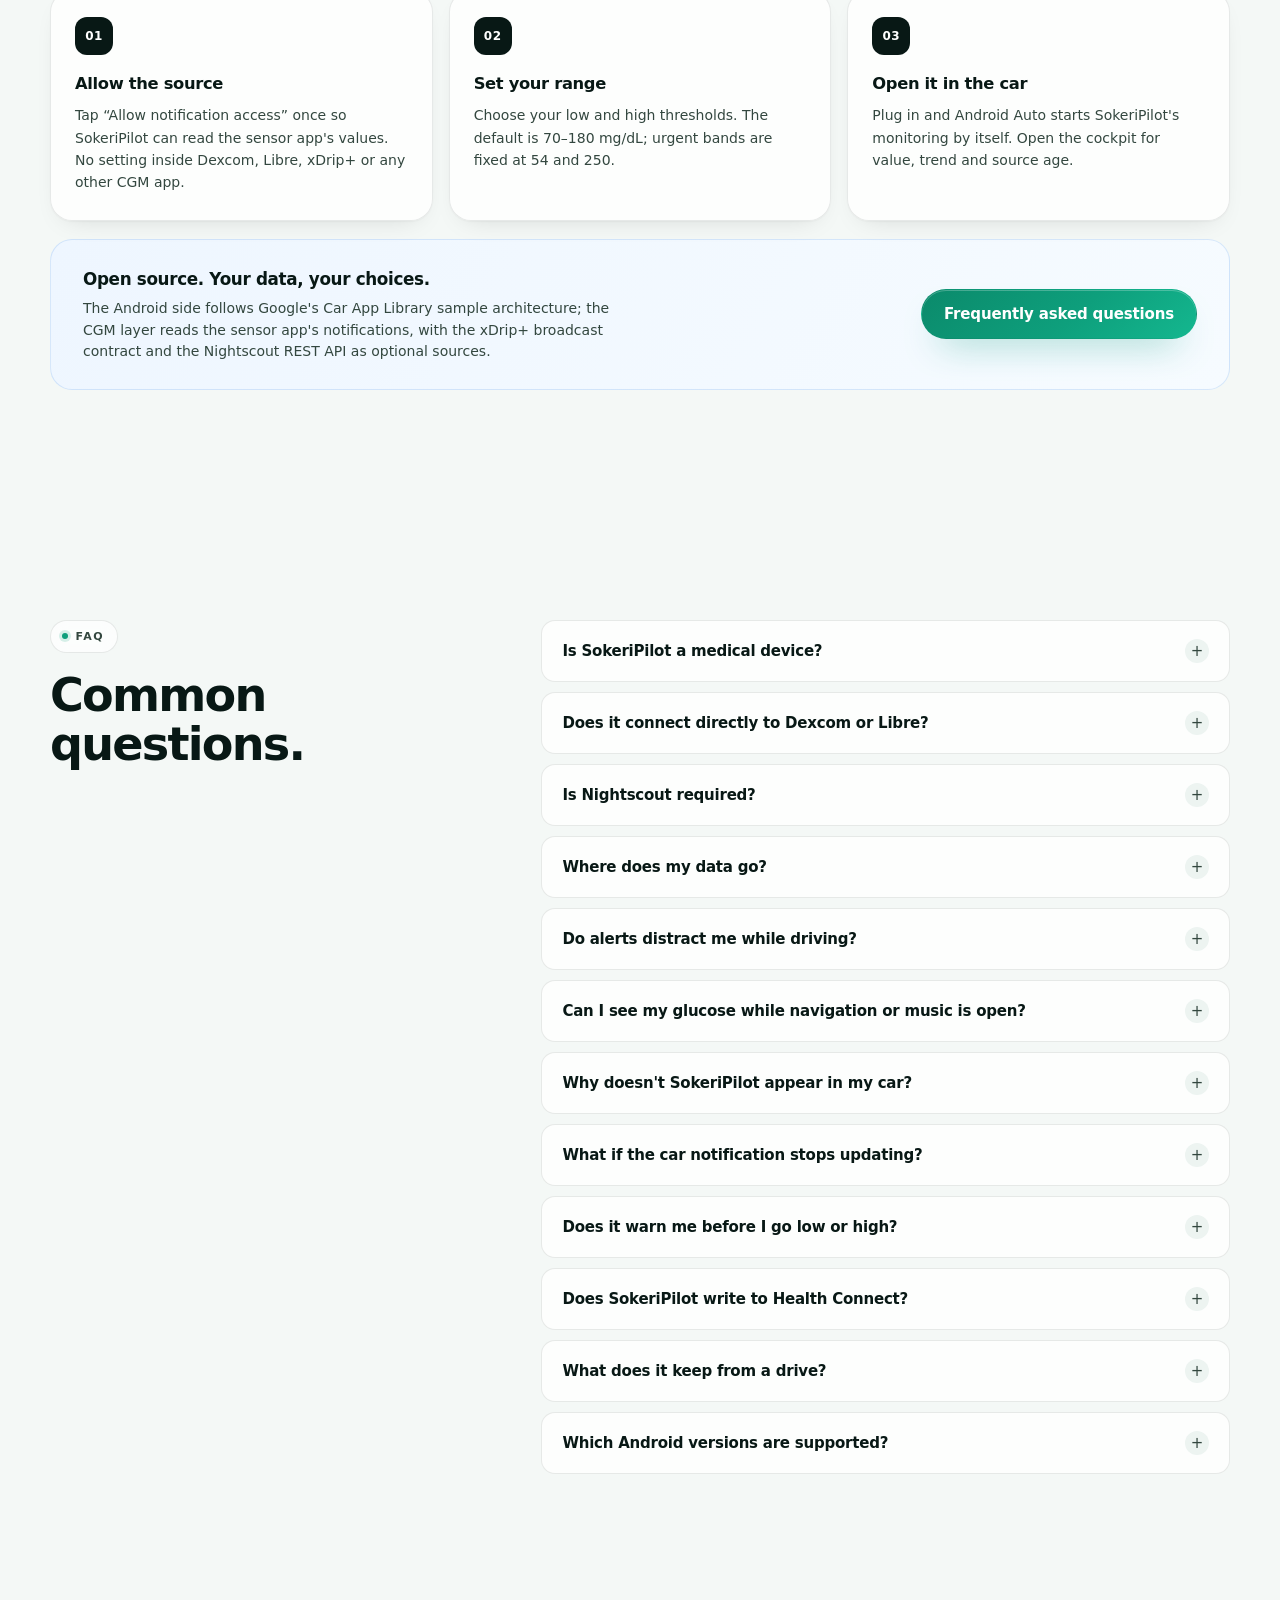
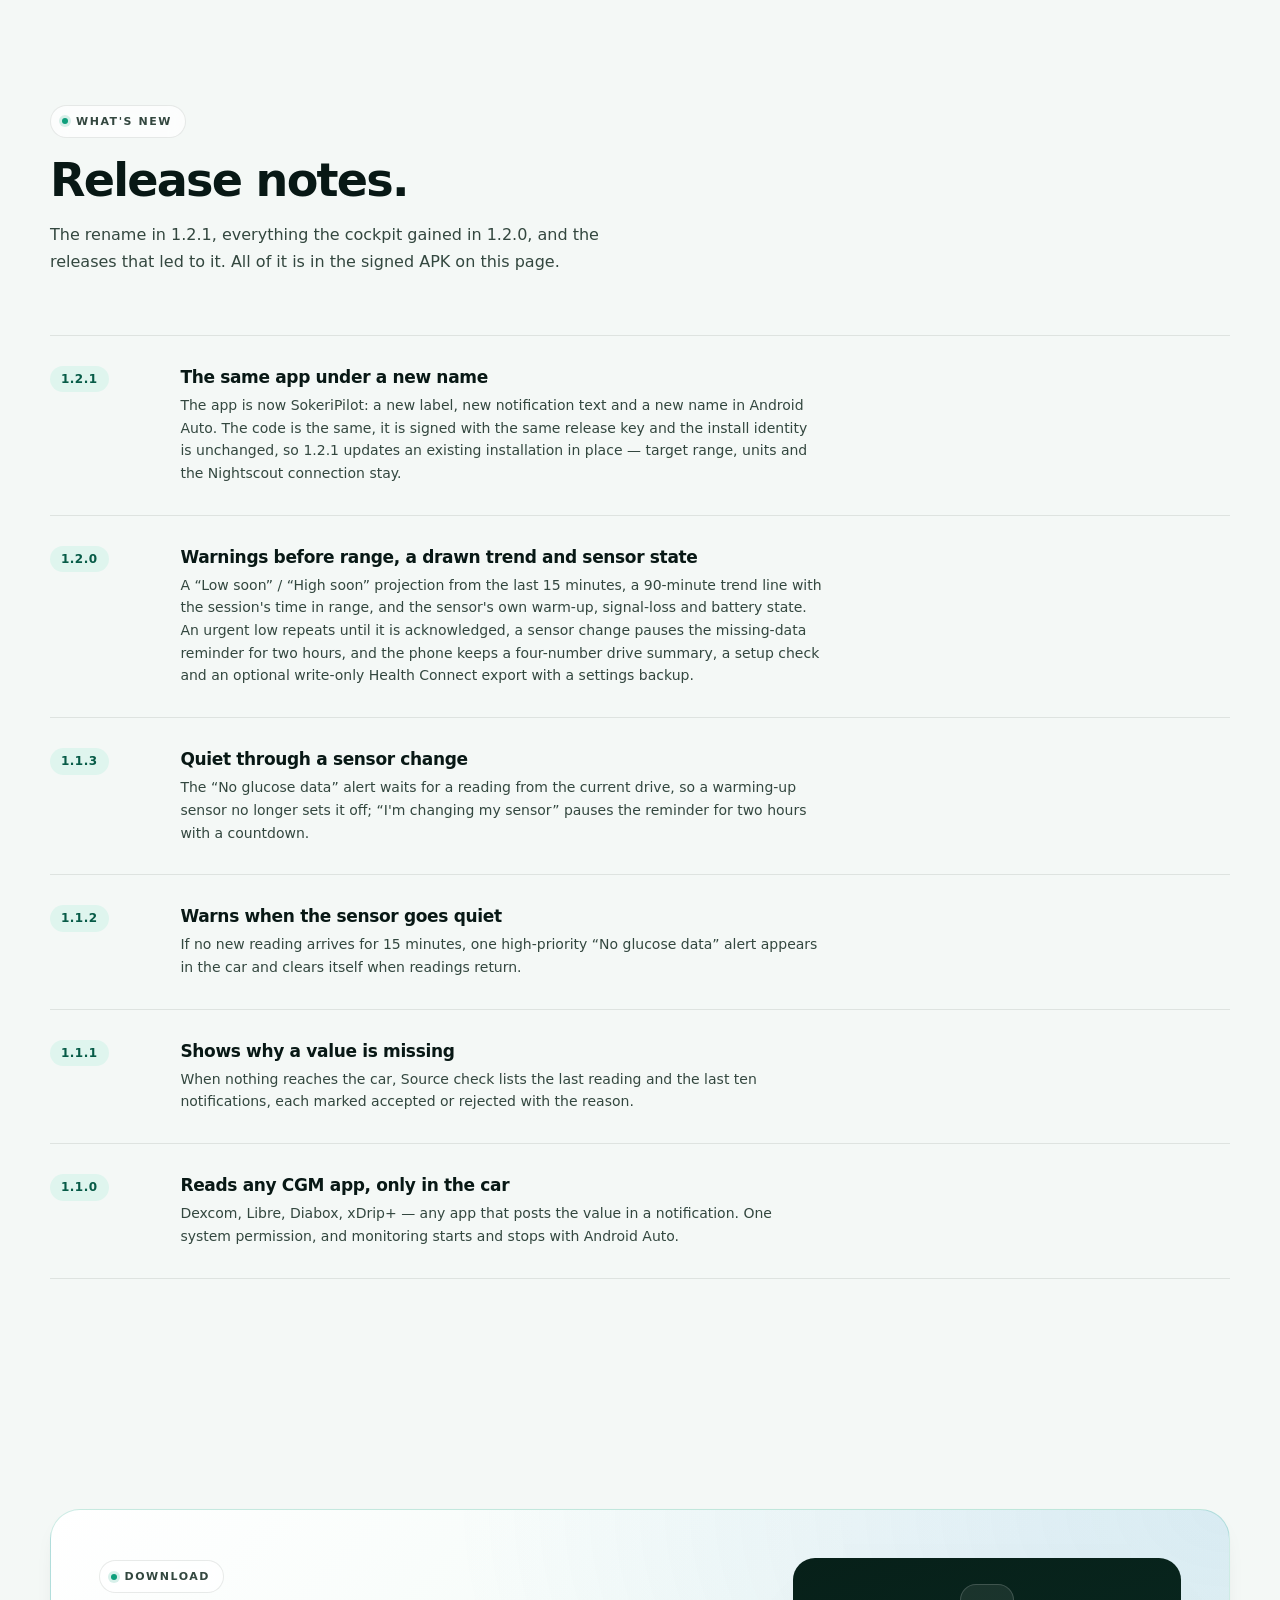
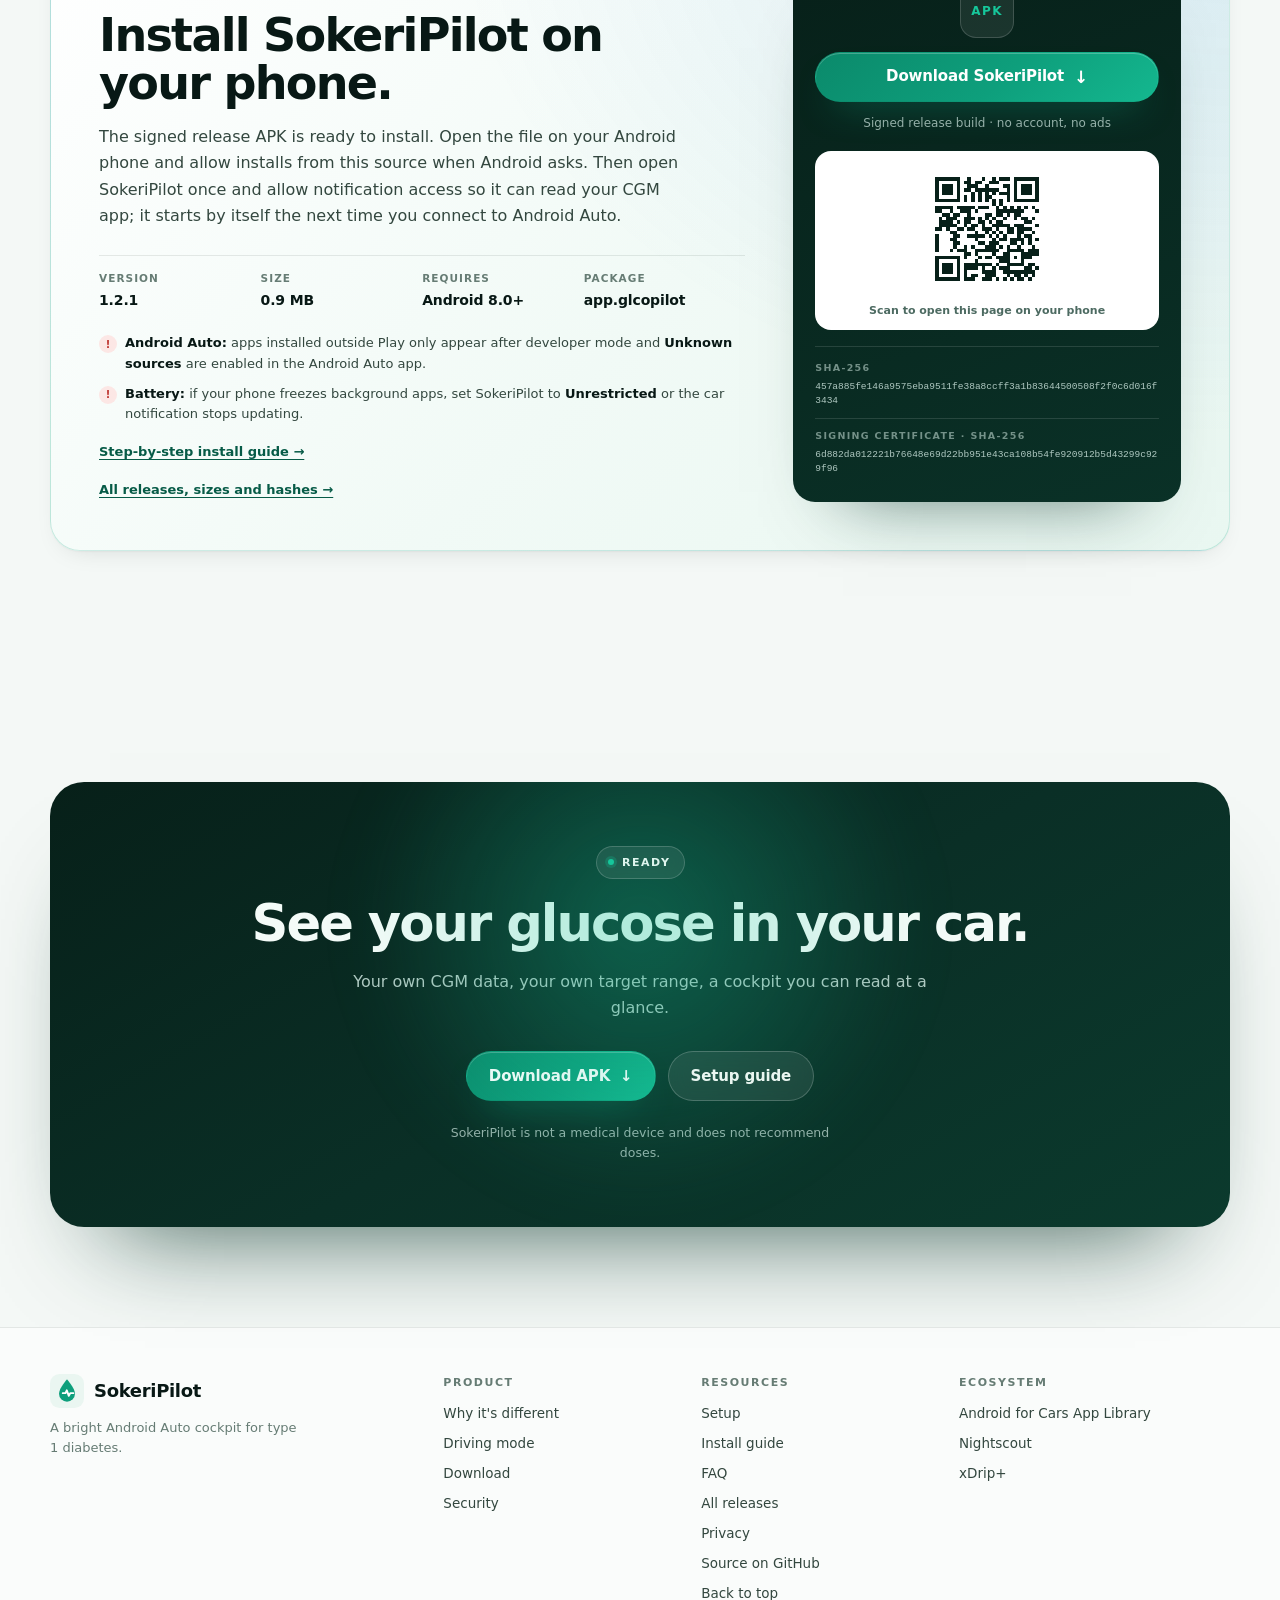
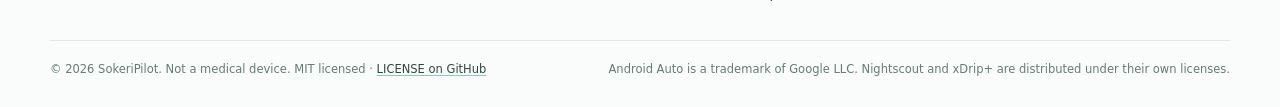
==== commit e533bb88: "Say MIT licensed in the landing footer The pages linked the repository but never said under which te" ====
--- a/landing/index.html
+++ b/landing/index.html
@@ -21,9 +21,9 @@
   <meta name="color-scheme" content="light">
   <meta name="referrer" content="no-referrer">
   <link rel="icon" href="assets/favicon.svg" type="image/svg+xml">
-  <link rel="stylesheet" href="styles.css?v=1.2.1-1">
-  <link rel="stylesheet" href="showcase.css?v=1.2.1-1">
-  <link rel="stylesheet" href="signals.css?v=1.2.1-1">
+  <link rel="stylesheet" href="styles.css?v=1.2.1-2">
+  <link rel="stylesheet" href="showcase.css?v=1.2.1-2">
+  <link rel="stylesheet" href="signals.css?v=1.2.1-2">
   <script type="application/ld+json">
   {
     "@context": "https://schema.org",
@@ -915,7 +915,7 @@
       </div>
     </div>
     <div class="container footer__bottom">
-      <p>© <span id="year">2026</span> SokeriPilot. Not a medical device.</p>
+      <p>© <span id="year">2026</span> SokeriPilot. Not a medical device. <span class="footer__license">MIT licensed · <a href="https://github.com/ErdalBirinci/SokeriPilot/blob/master/LICENSE" rel="noopener">LICENSE on GitHub</a></span></p>
       <p>Android Auto is a trademark of Google LLC. Nightscout and xDrip+ are distributed under their own licenses.</p>
     </div>
   </footer>
--- a/landing/styles.css
+++ b/landing/styles.css
@@ -1794,6 +1794,22 @@
   font-size: 11.5px;
 }
 
+.footer__license {
+  white-space: nowrap;
+}
+
+.footer__bottom a {
+  color: var(--ink-2);
+  text-decoration: underline;
+  text-decoration-color: rgba(14, 159, 124, 0.5);
+  text-underline-offset: 2px;
+}
+
+.footer__bottom a:hover {
+  color: var(--mint-ink);
+  text-decoration-color: currentColor;
+}
+
 /* ---------- reveal ---------- */
 
 html.js .reveal {
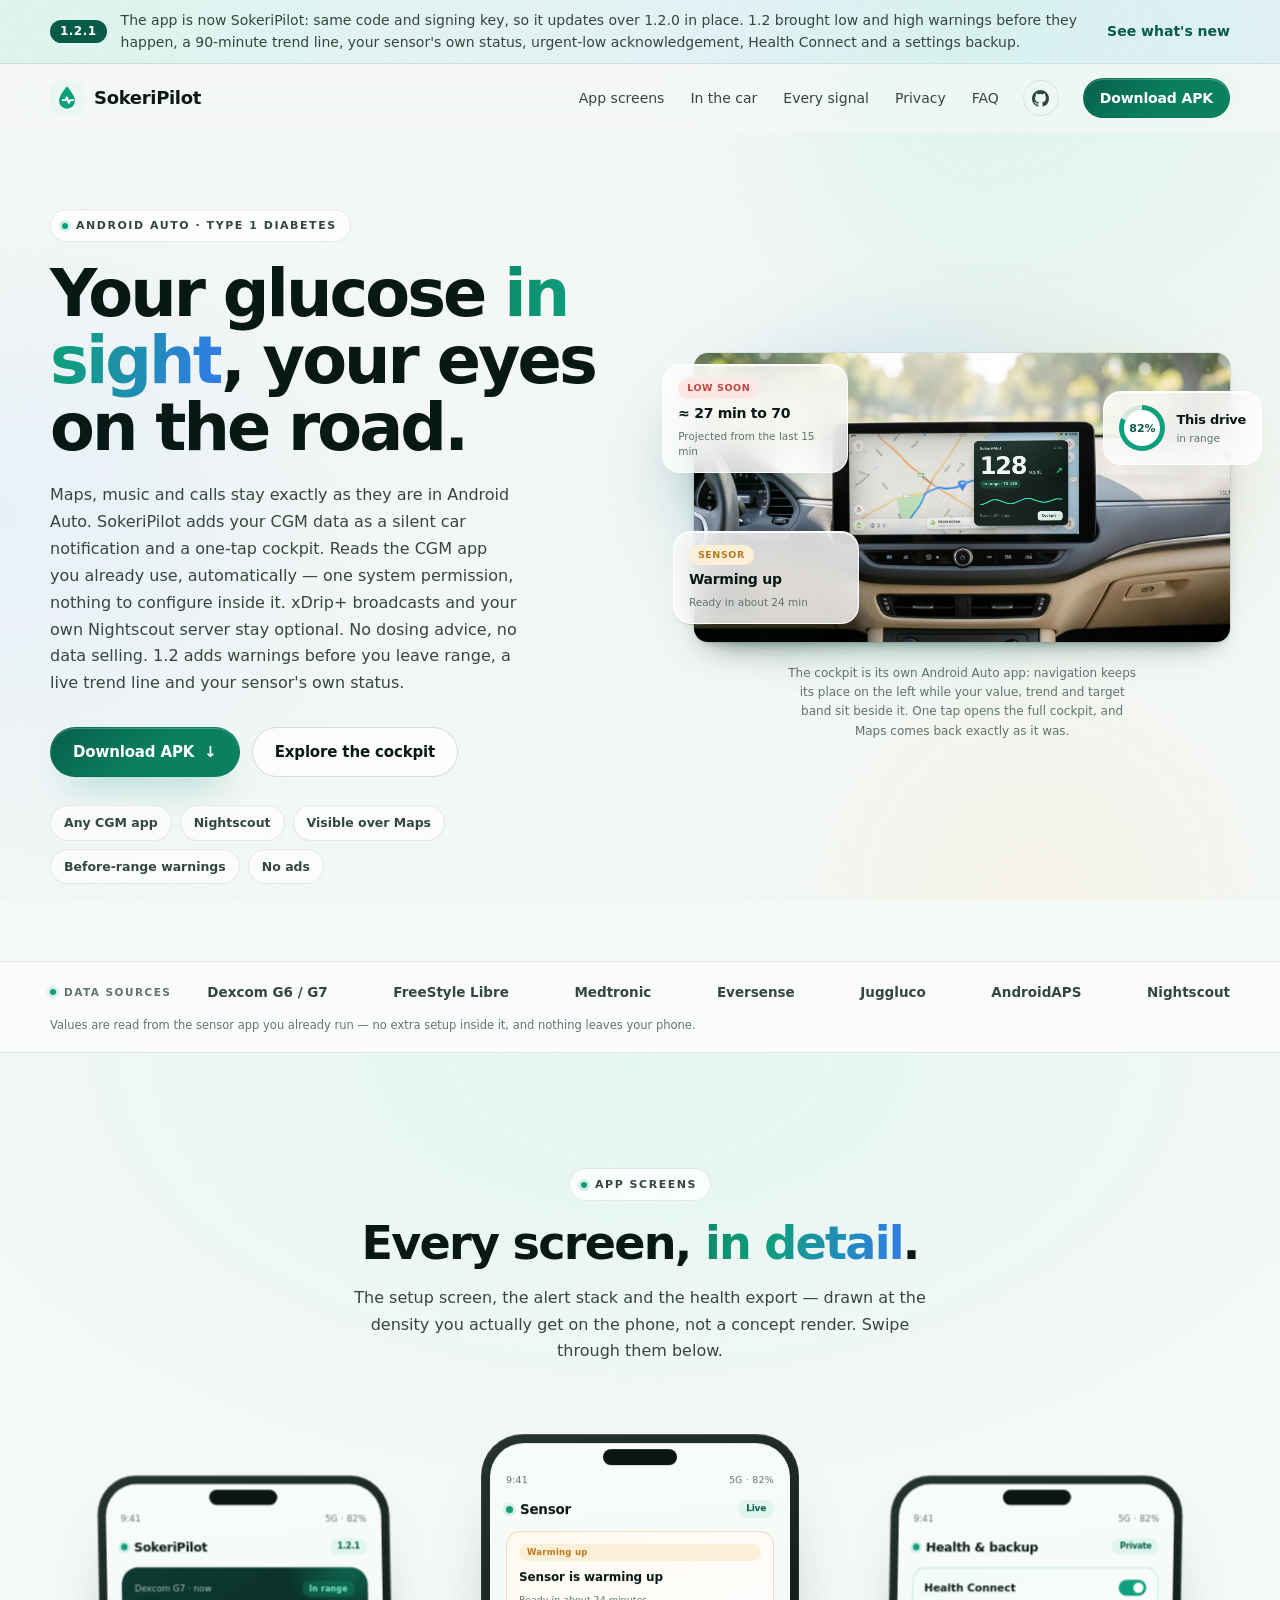
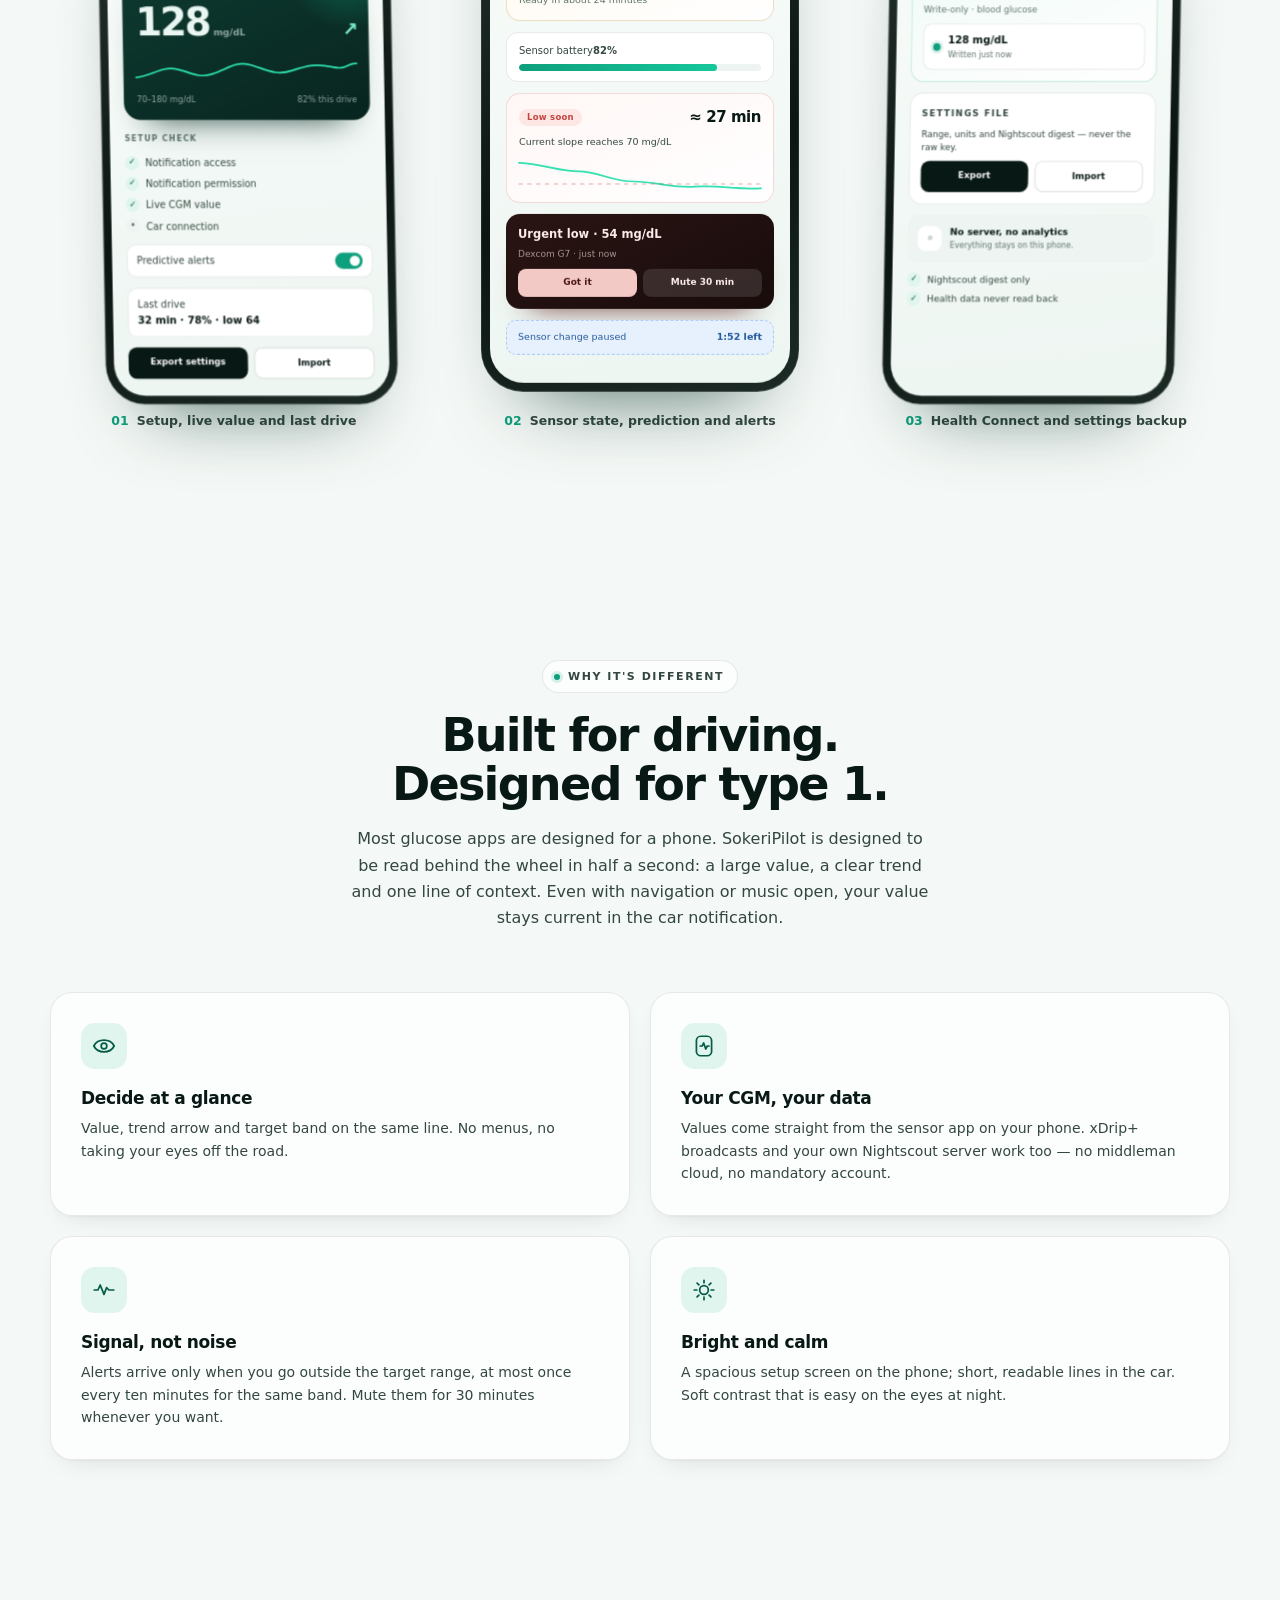
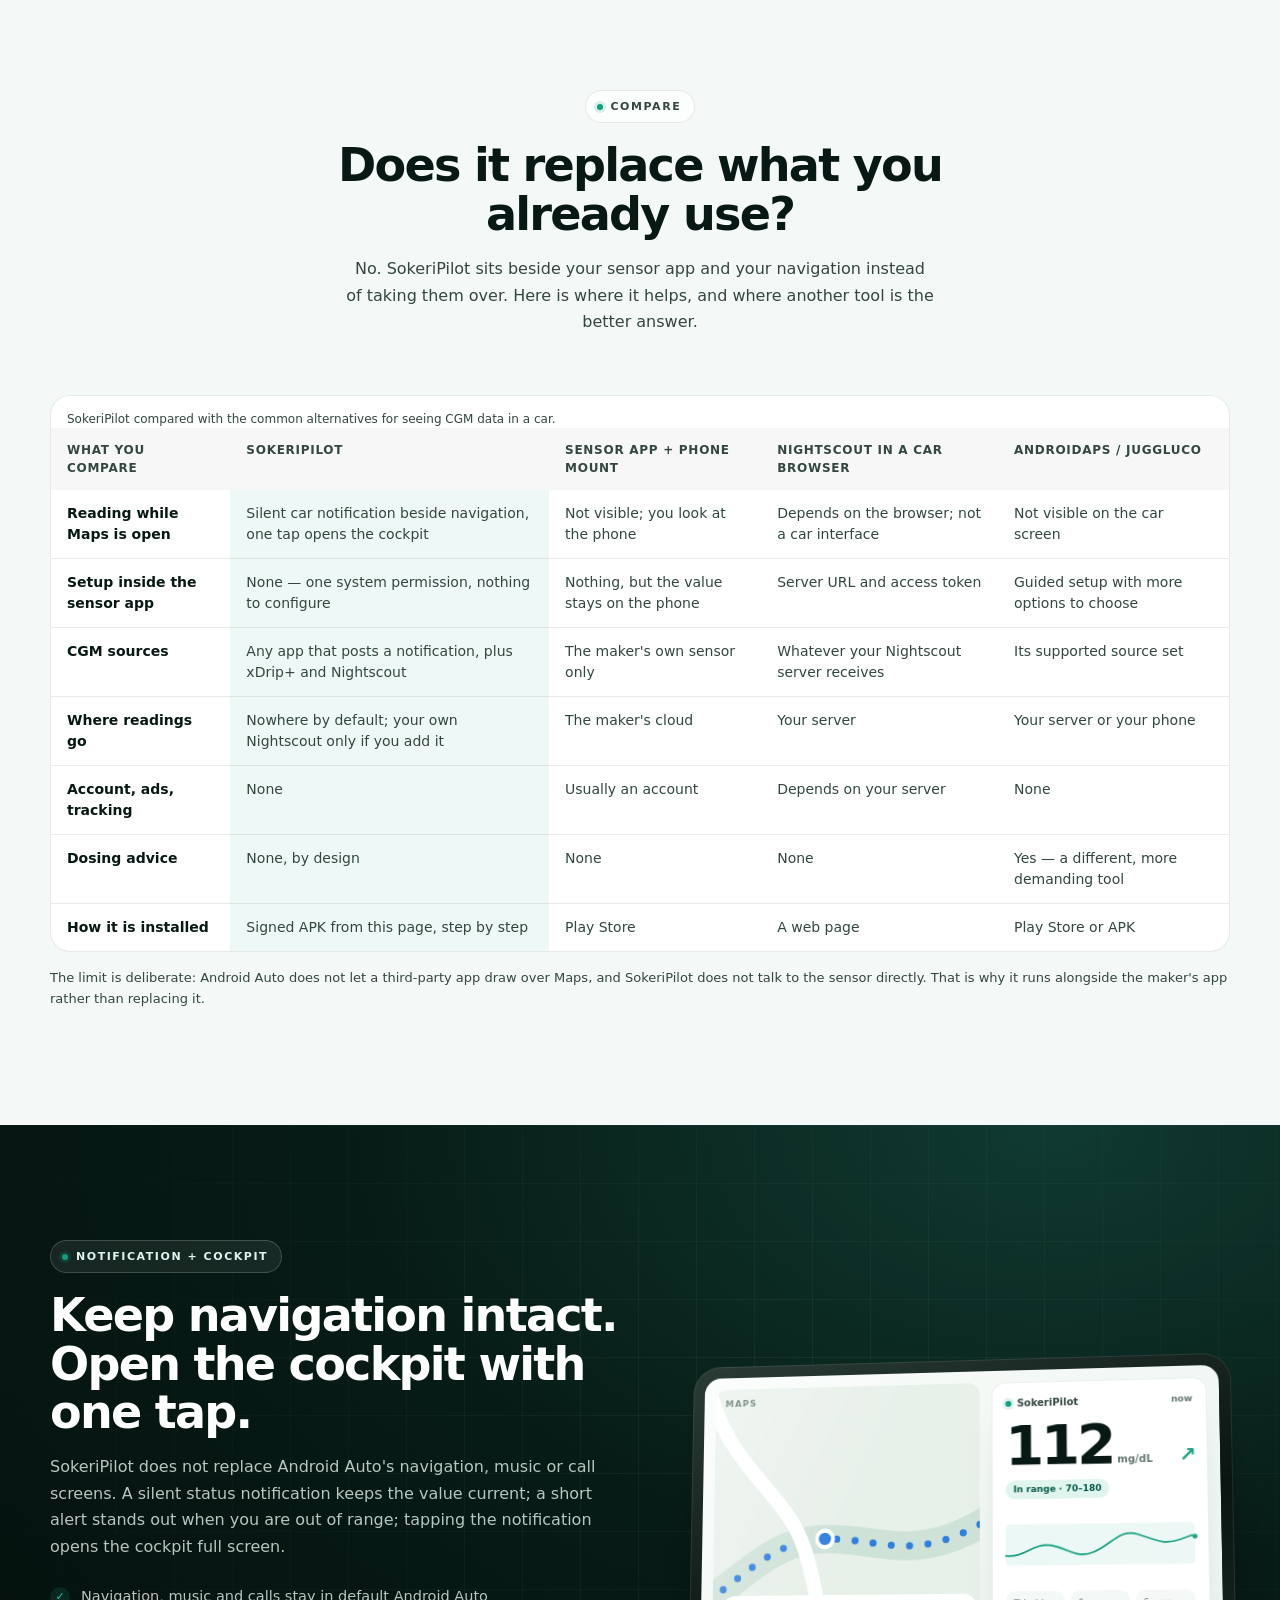
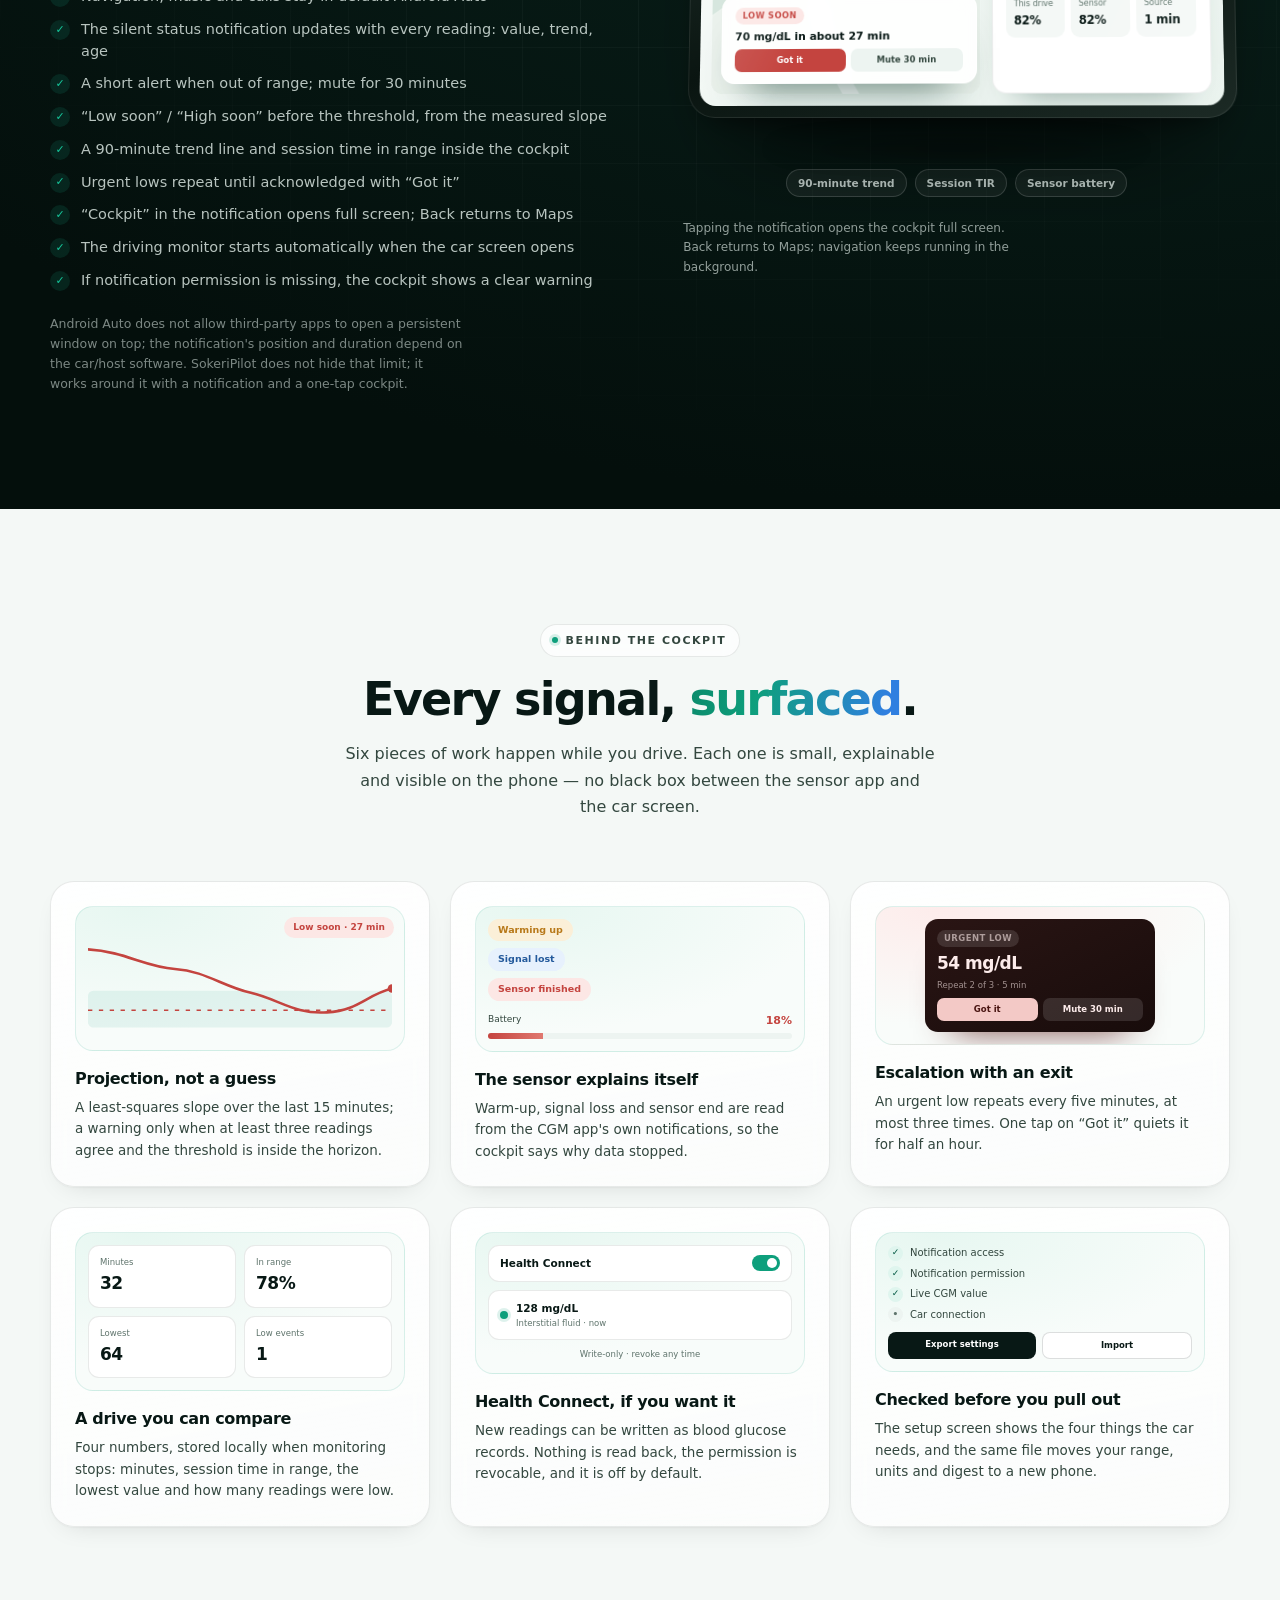
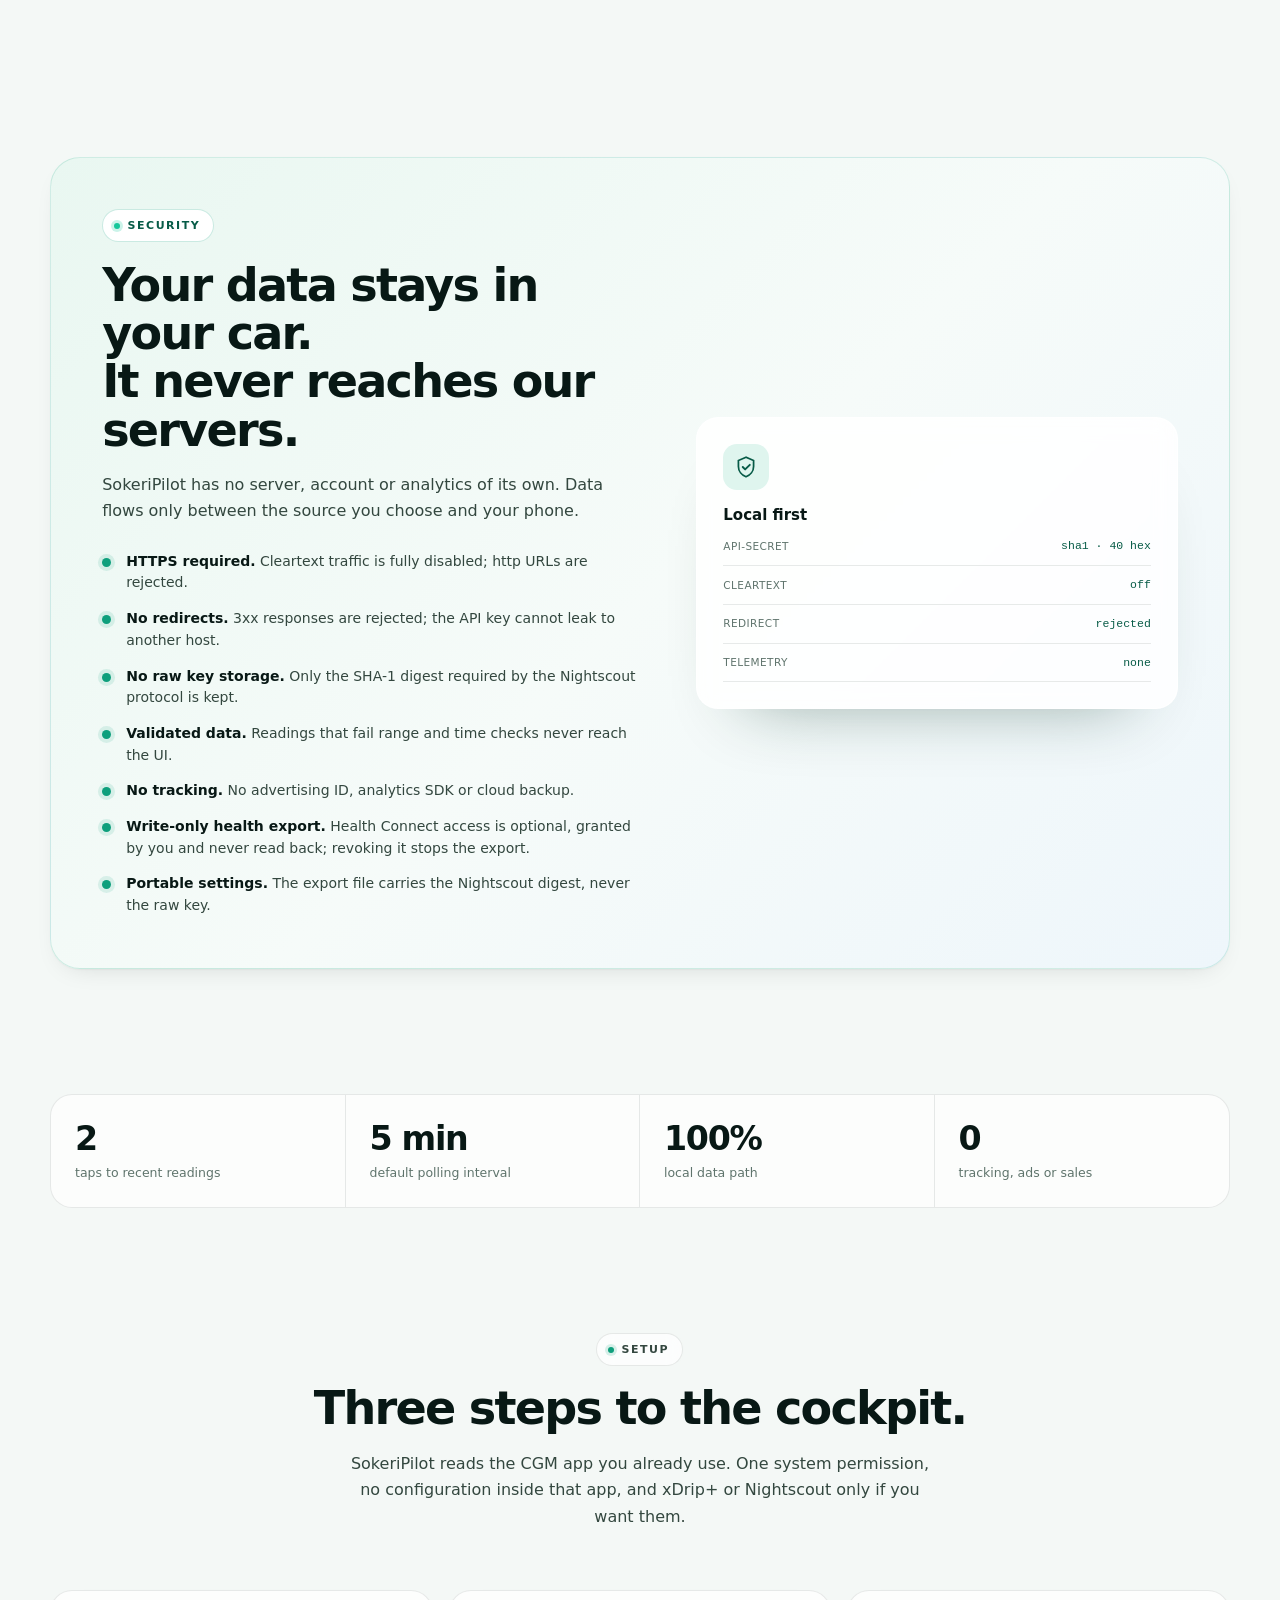
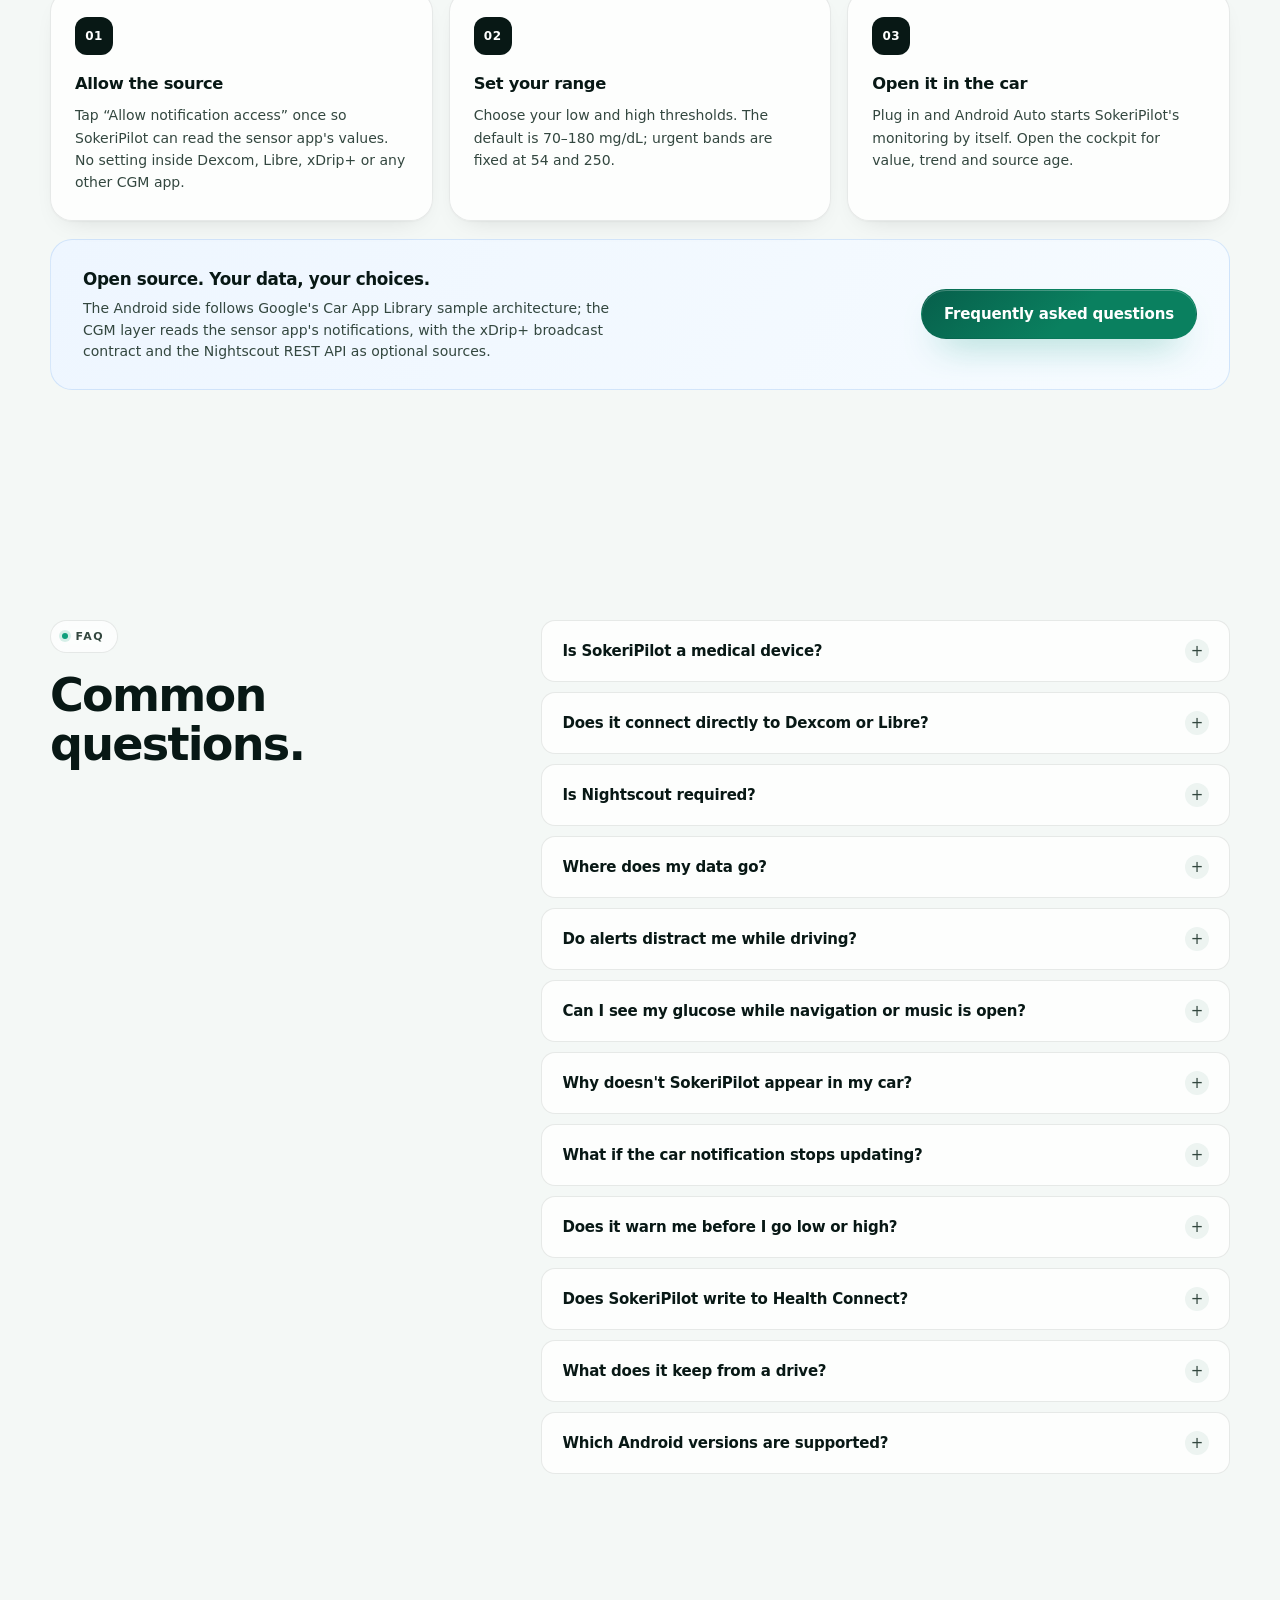
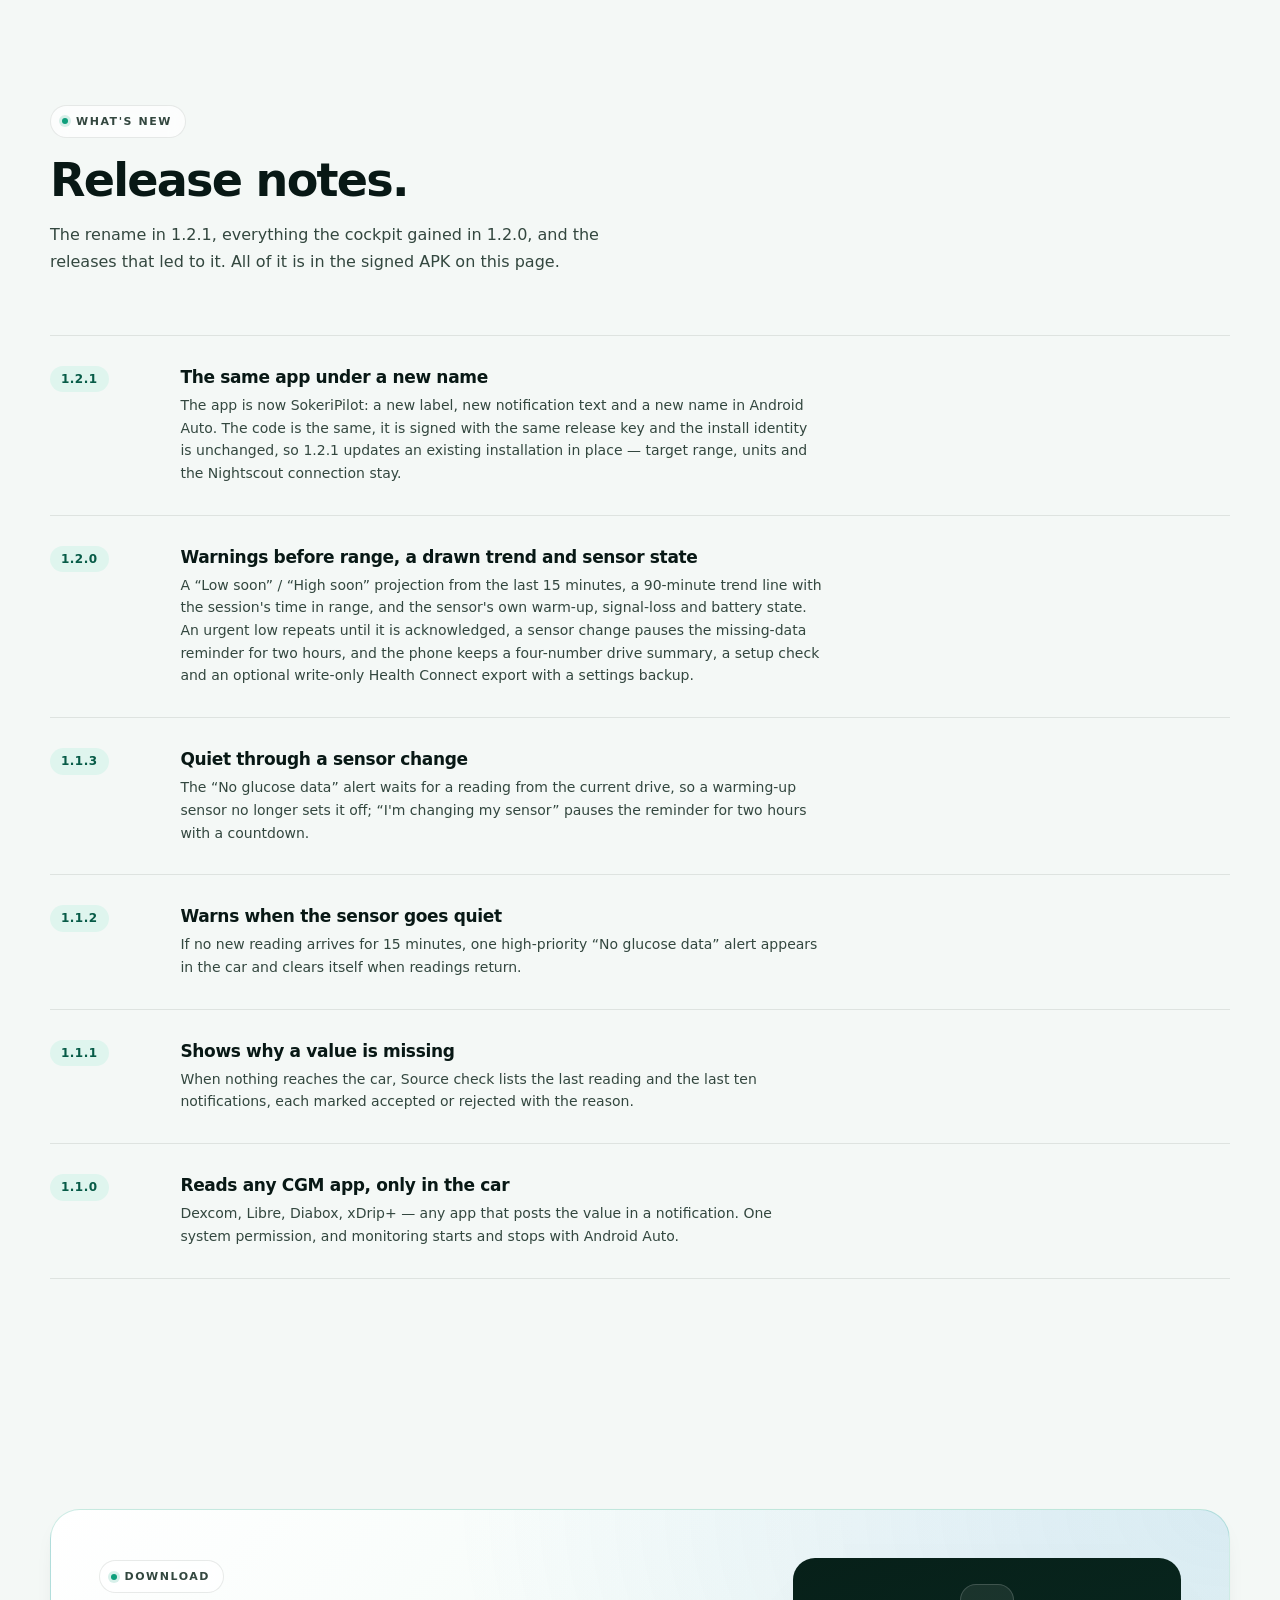
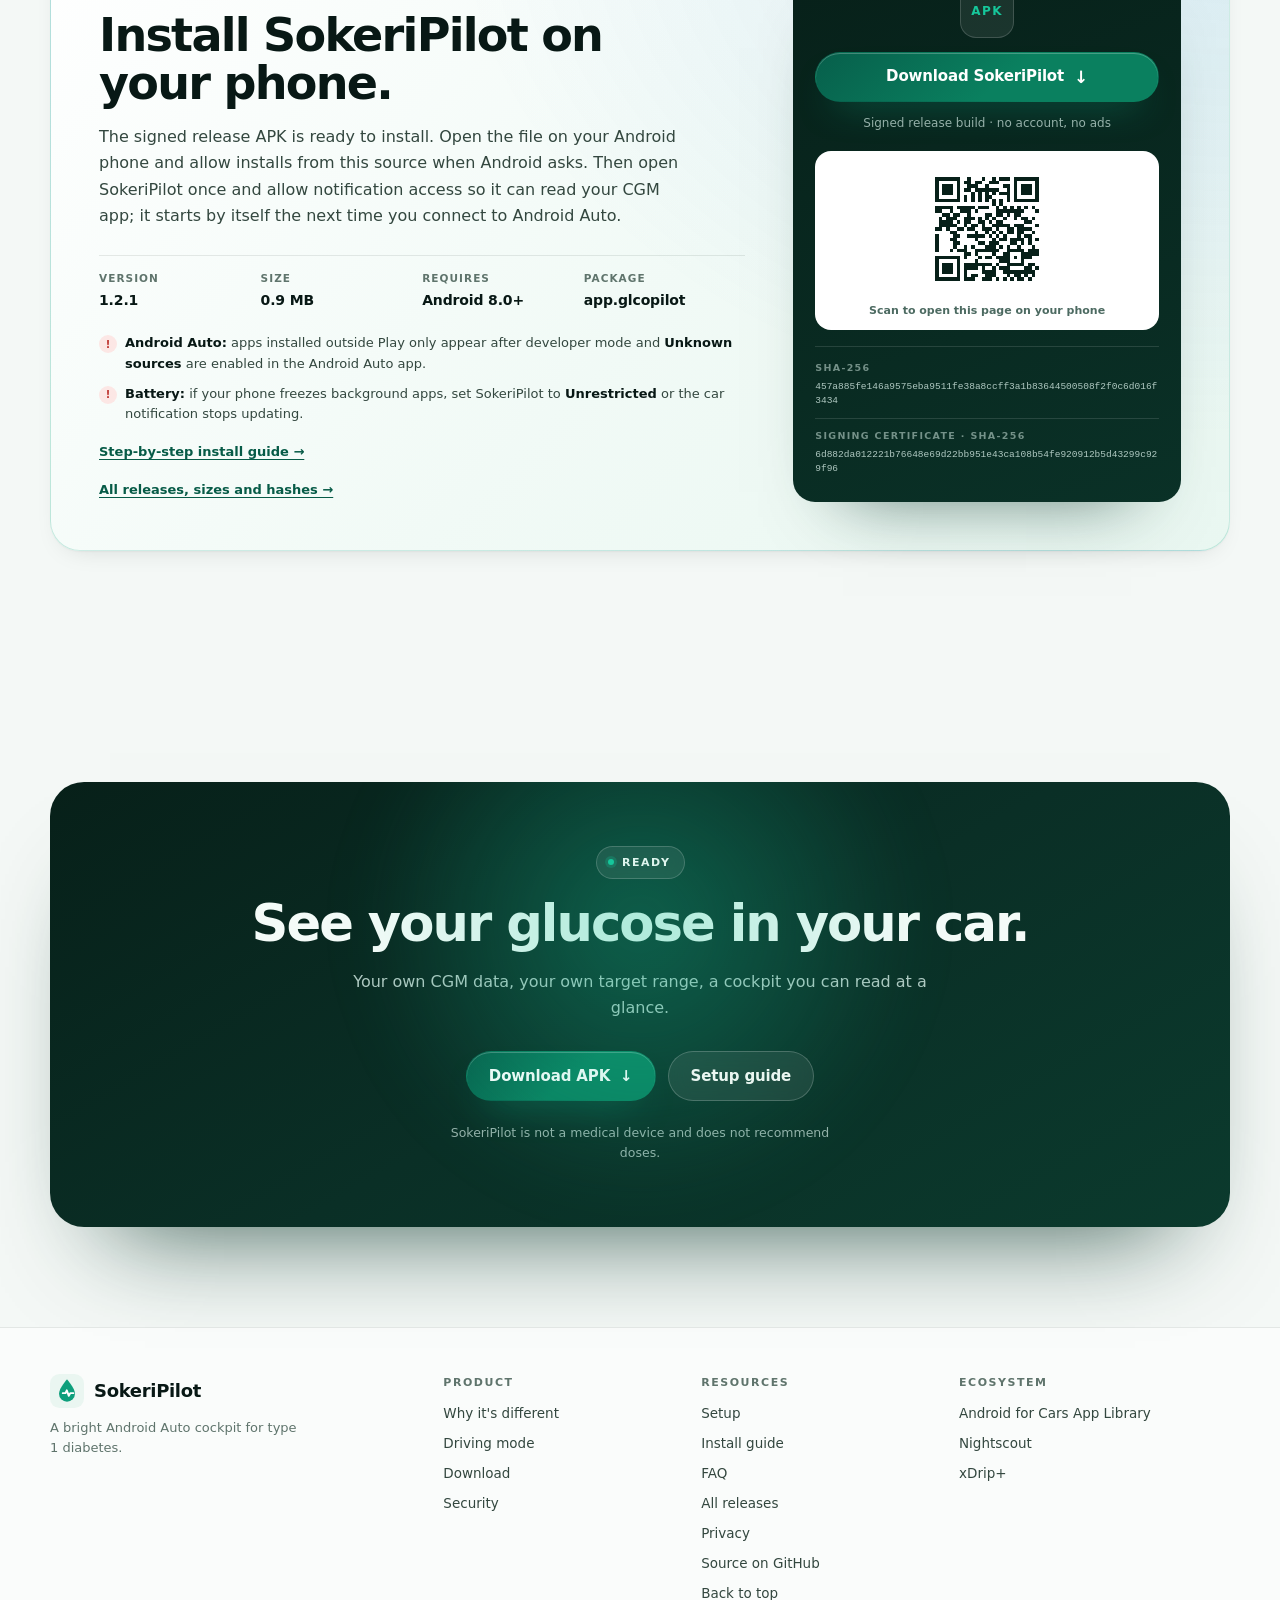
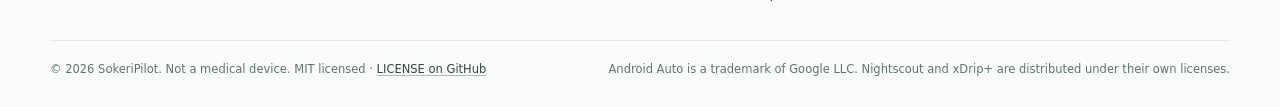
==== commit 0502de46: "Prepare the store, the checks and the community surface Play assets are now generated from source pa" ====
--- a/landing/index.html
+++ b/landing/index.html
@@ -21,9 +21,9 @@
   <meta name="color-scheme" content="light">
   <meta name="referrer" content="no-referrer">
   <link rel="icon" href="assets/favicon.svg" type="image/svg+xml">
-  <link rel="stylesheet" href="styles.css?v=1.2.1-2">
-  <link rel="stylesheet" href="showcase.css?v=1.2.1-2">
-  <link rel="stylesheet" href="signals.css?v=1.2.1-2">
+  <link rel="stylesheet" href="styles.css?v=1.2.1-3">
+  <link rel="stylesheet" href="showcase.css?v=1.2.1-3">
+  <link rel="stylesheet" href="signals.css?v=1.2.1-3">
   <script type="application/ld+json">
   {
     "@context": "https://schema.org",
--- a/landing/styles.css
+++ b/landing/styles.css
@@ -8,9 +8,11 @@
   --surface: #ffffff;
   --ink: #081815;
   --ink-2: #33473f;
-  --muted: #667c74;
+  --muted: #5f746c;
 
   --mint: #0e9f7c;
+  /* Darker ramp for text-on-mint buttons: white labels stay above 4.5:1. */
+  --mint-strong: #0a805f;
   --mint-2: #16c79b;
   --mint-soft: #dff5ee;
   --mint-ink: #075b47;
@@ -311,7 +313,7 @@
 
 .btn--primary {
   color: #fff;
-  background: linear-gradient(140deg, #0b8a6b, #0e9f7c 55%, #14b78f);
+  background: linear-gradient(140deg, #075f4b, var(--mint-strong) 55%, #0a805f);
   box-shadow: 0 1px 0 rgba(255, 255, 255, 0.24) inset,
     0 18px 36px -20px rgba(14, 159, 124, 0.85);
 }
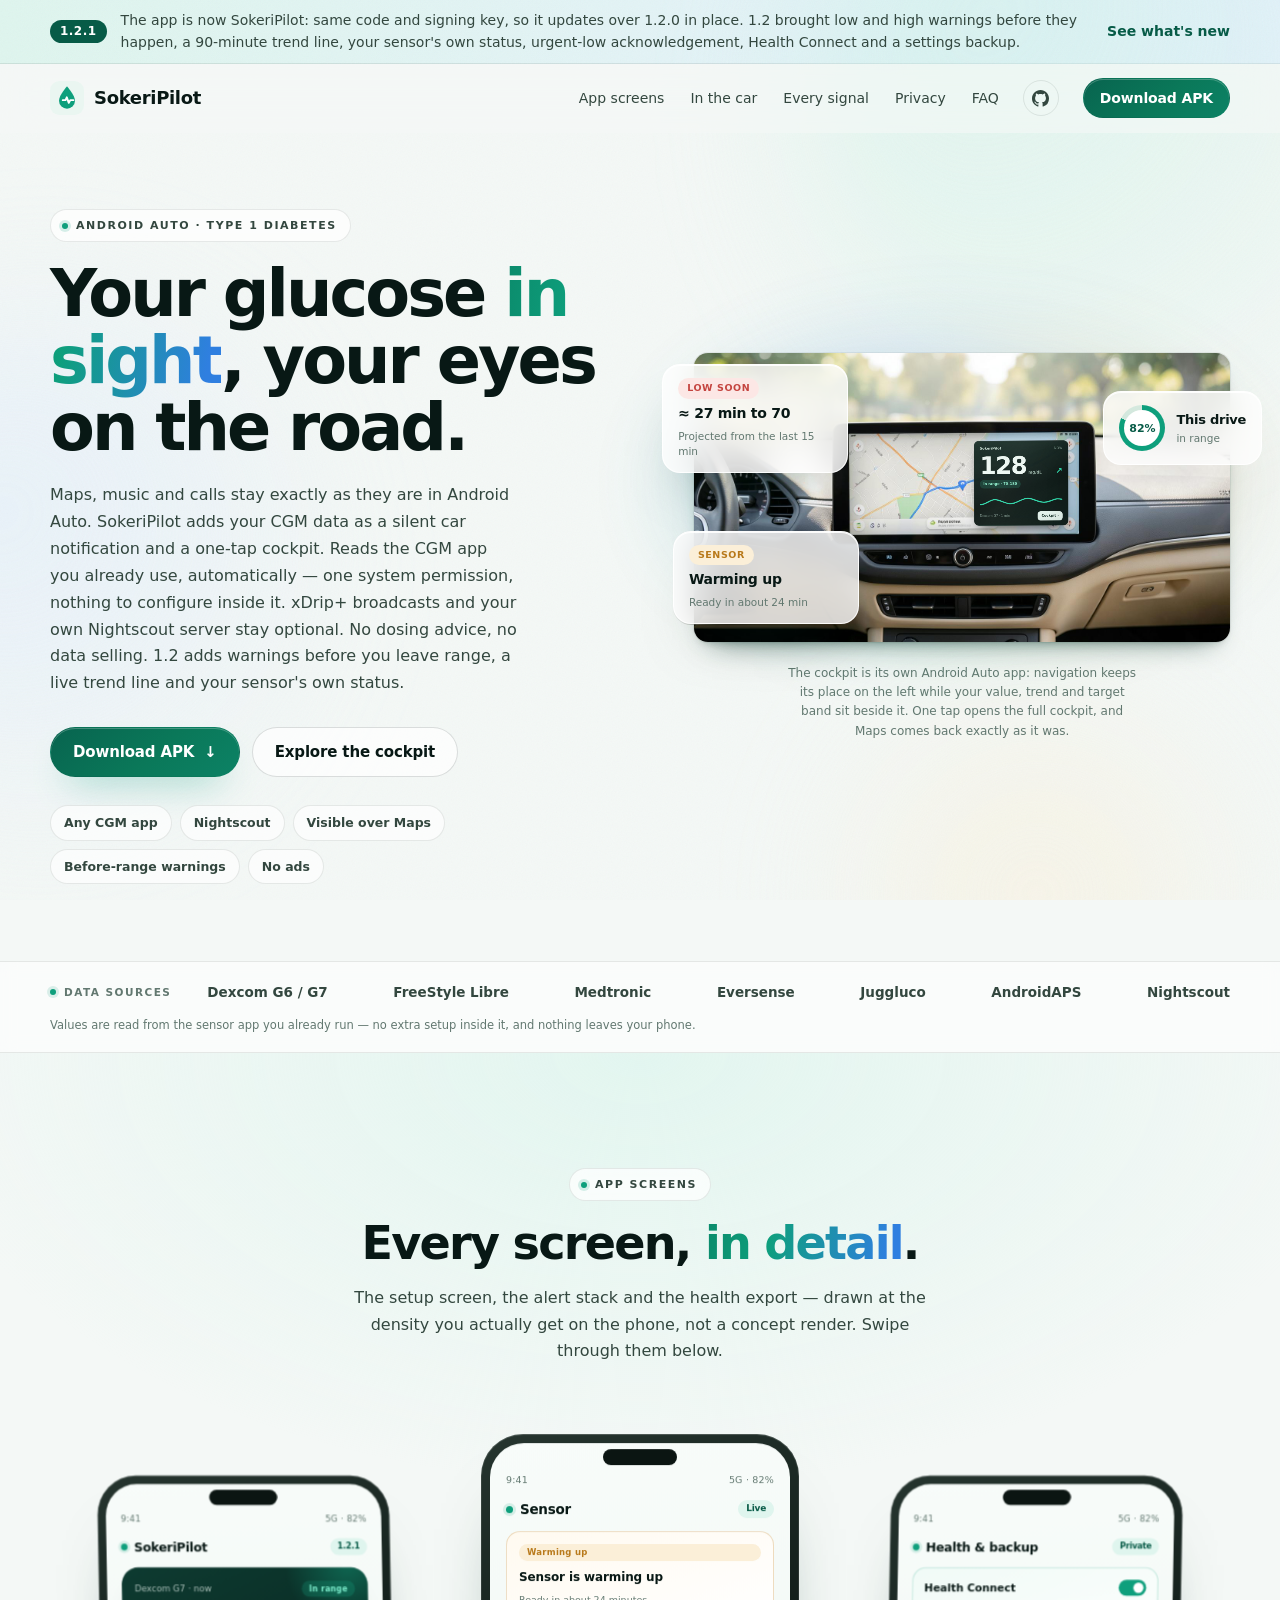
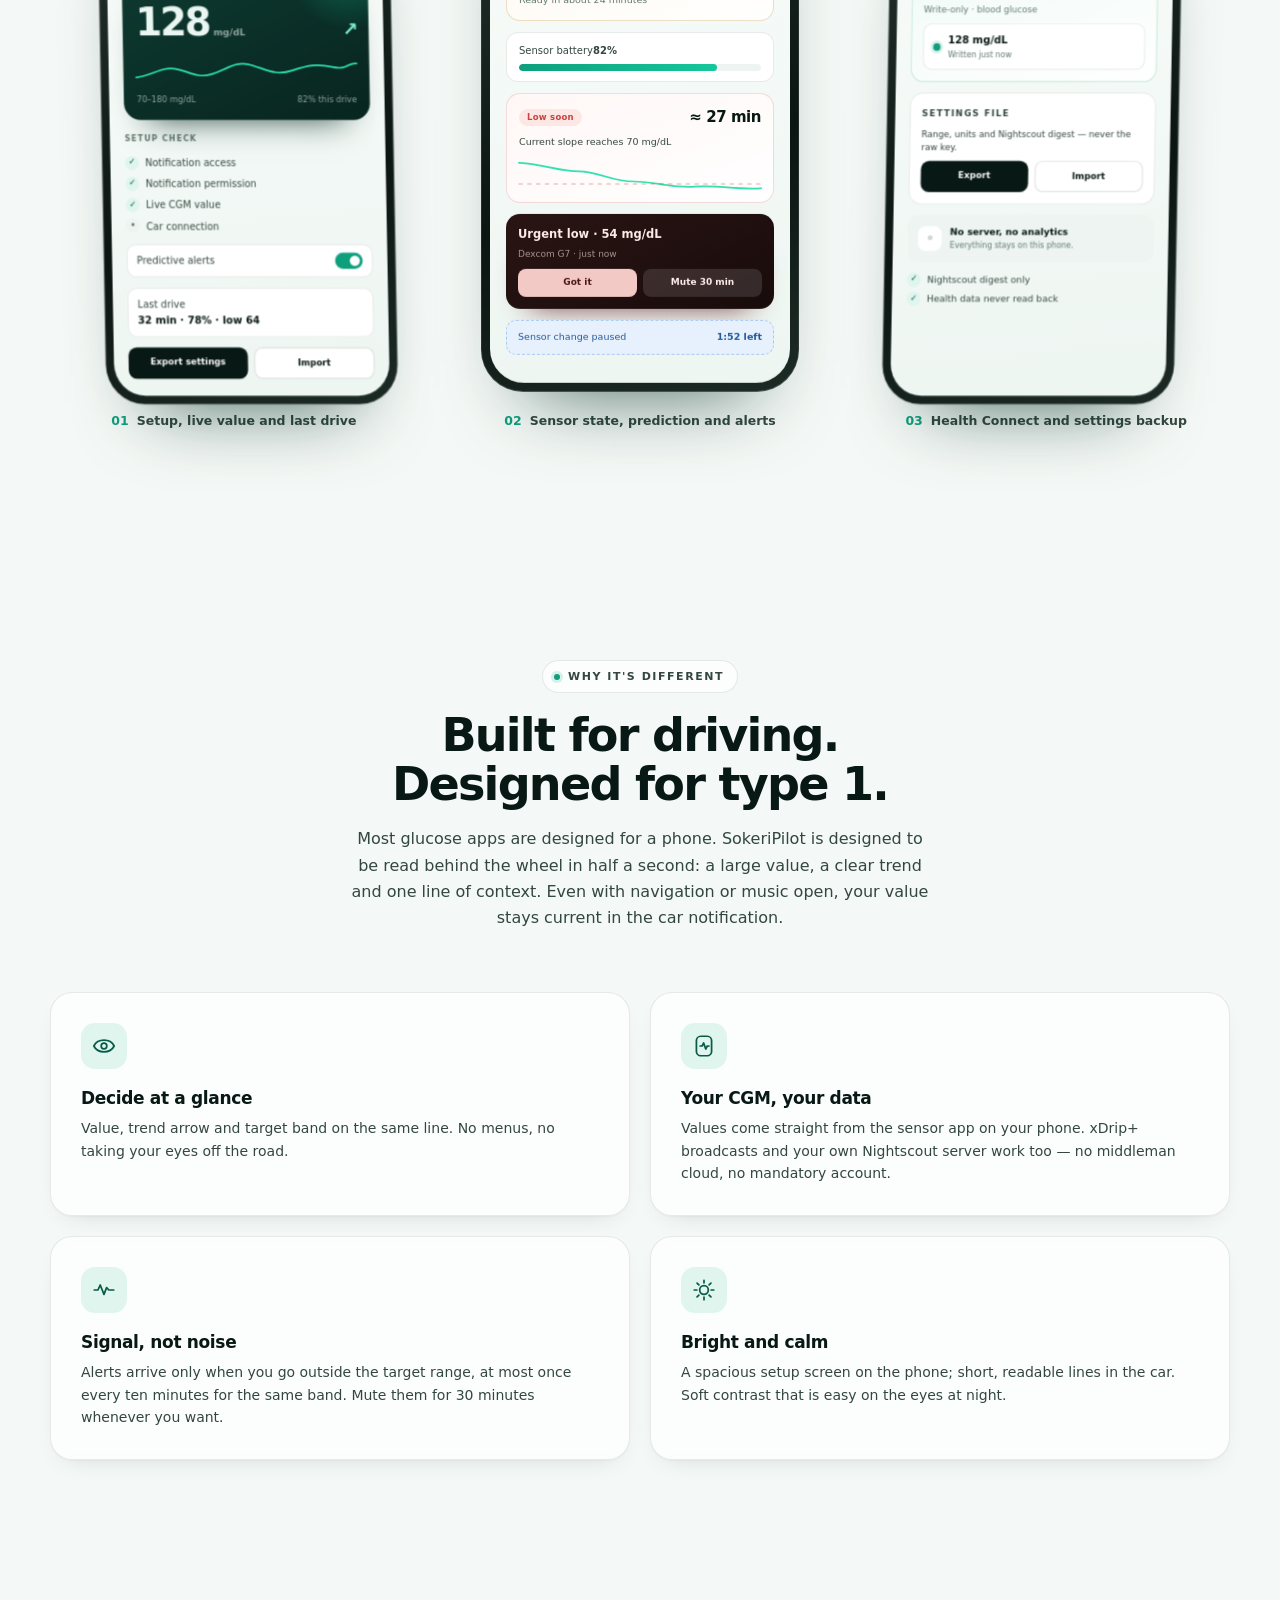
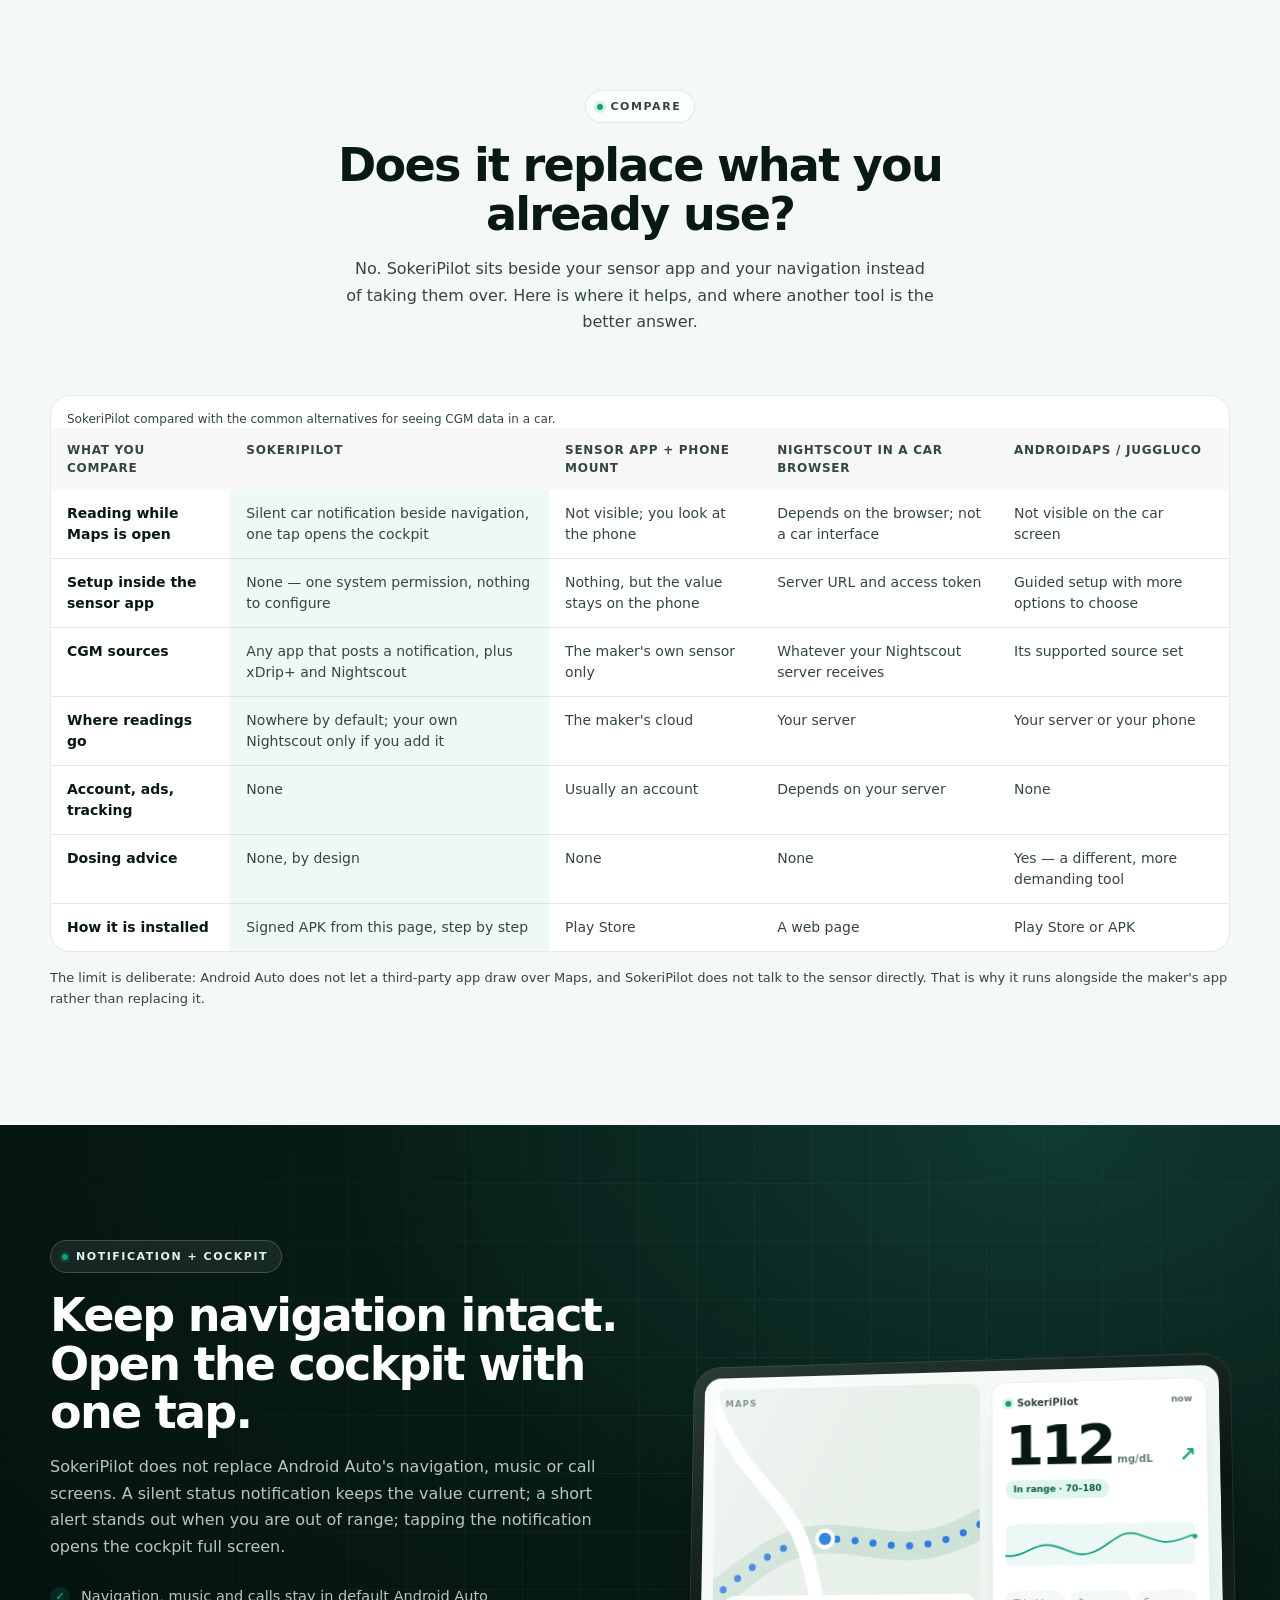
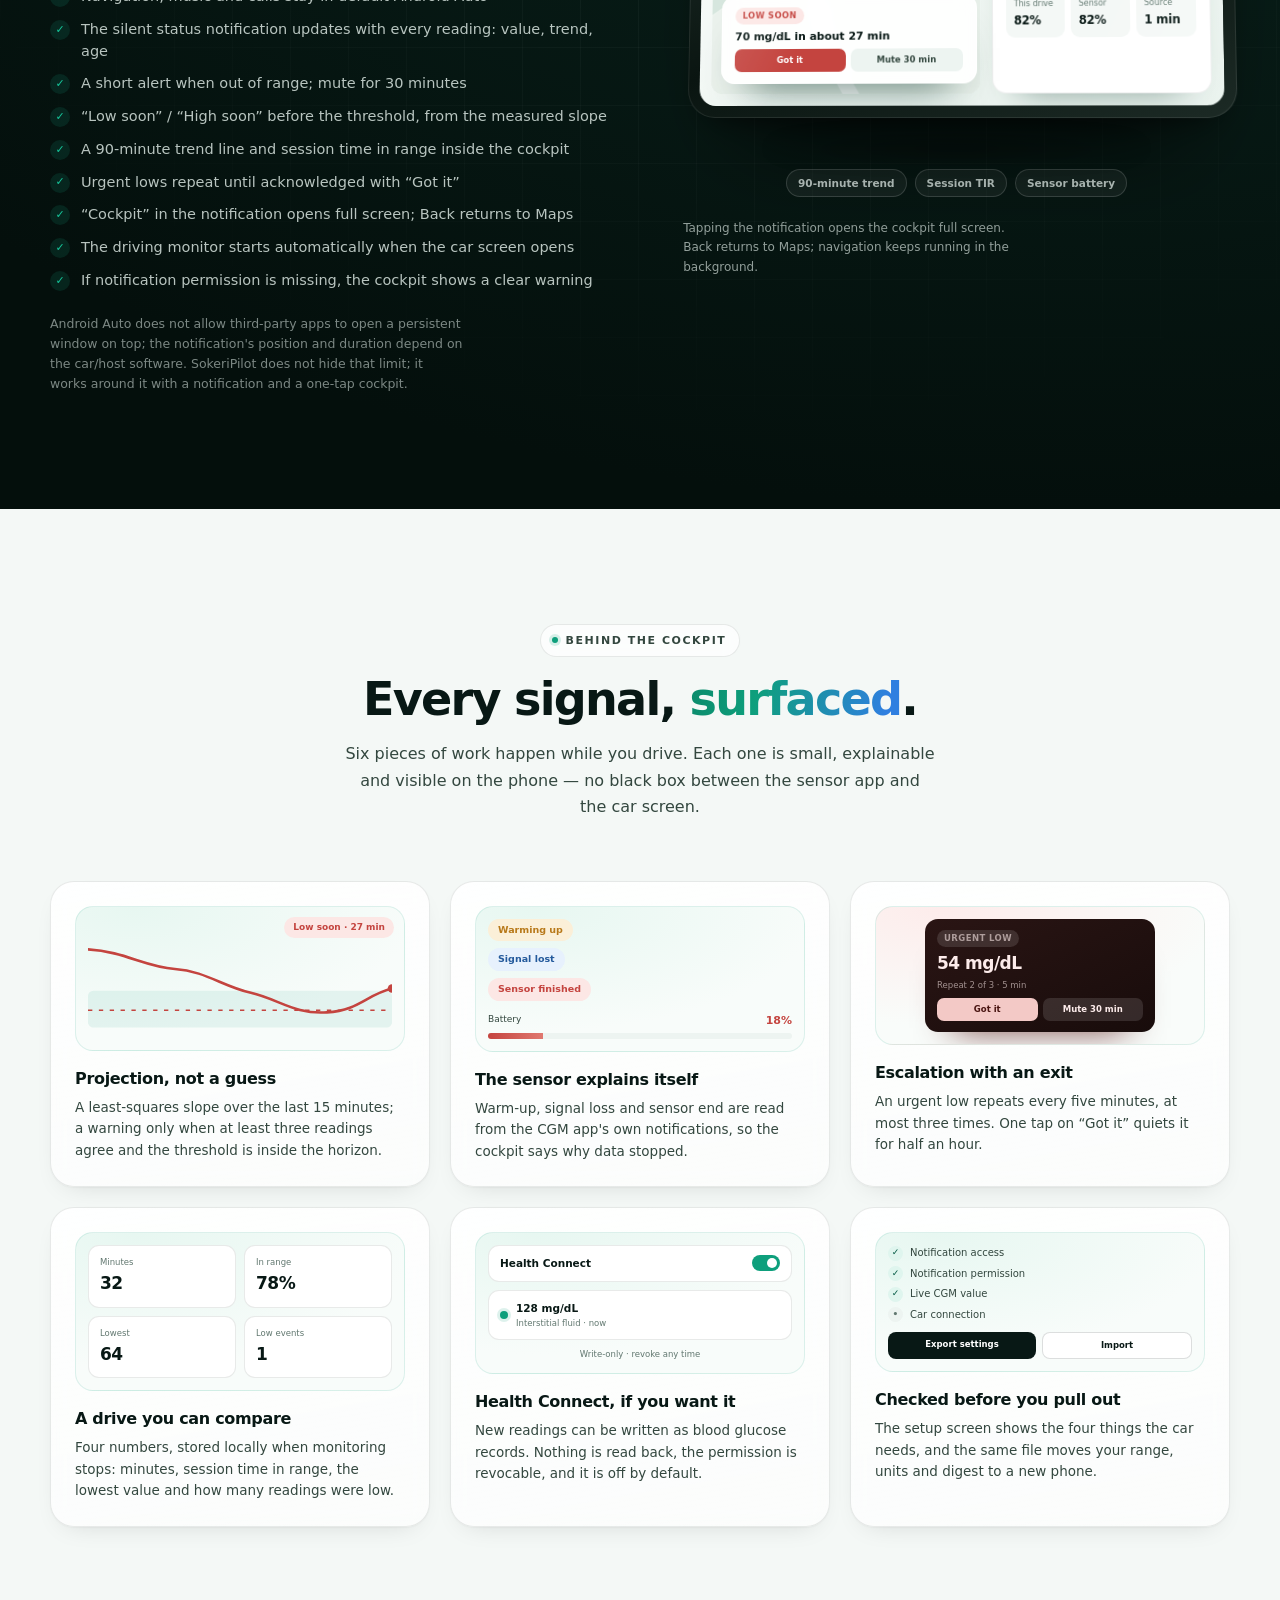
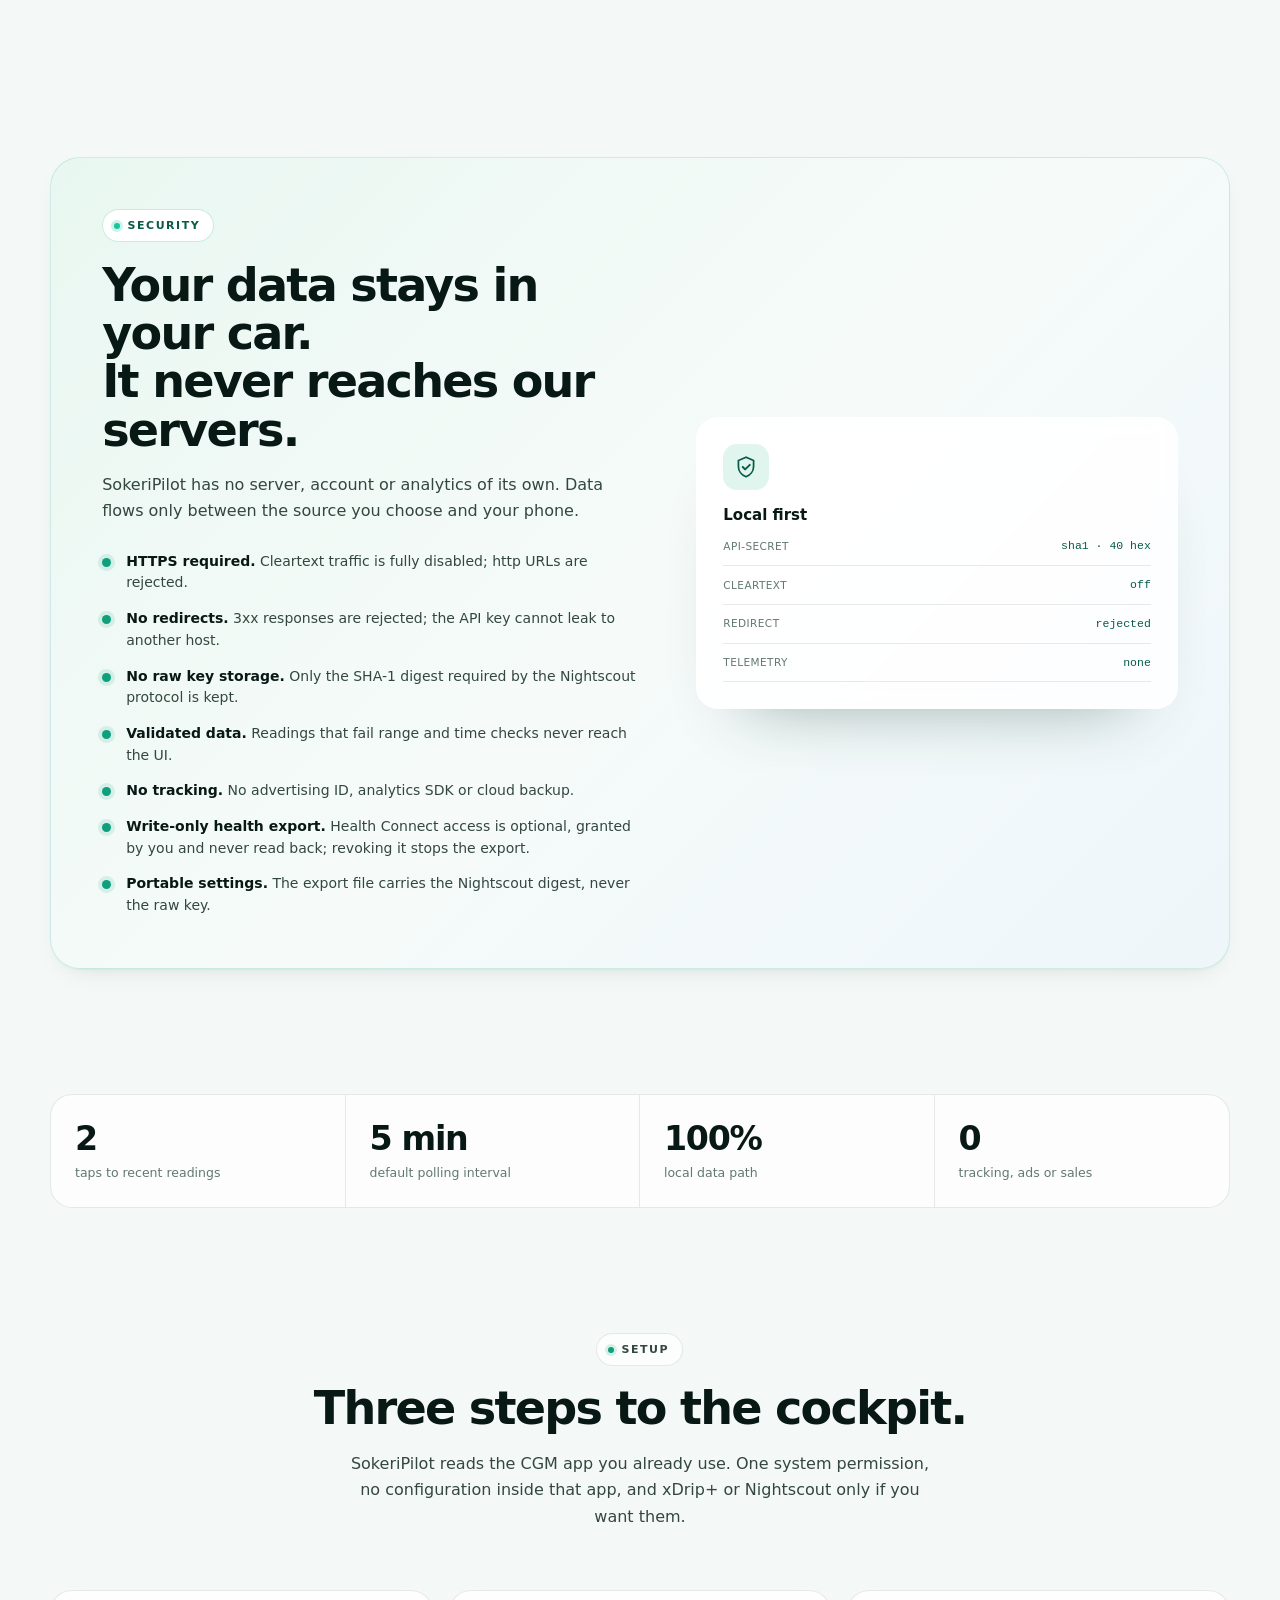
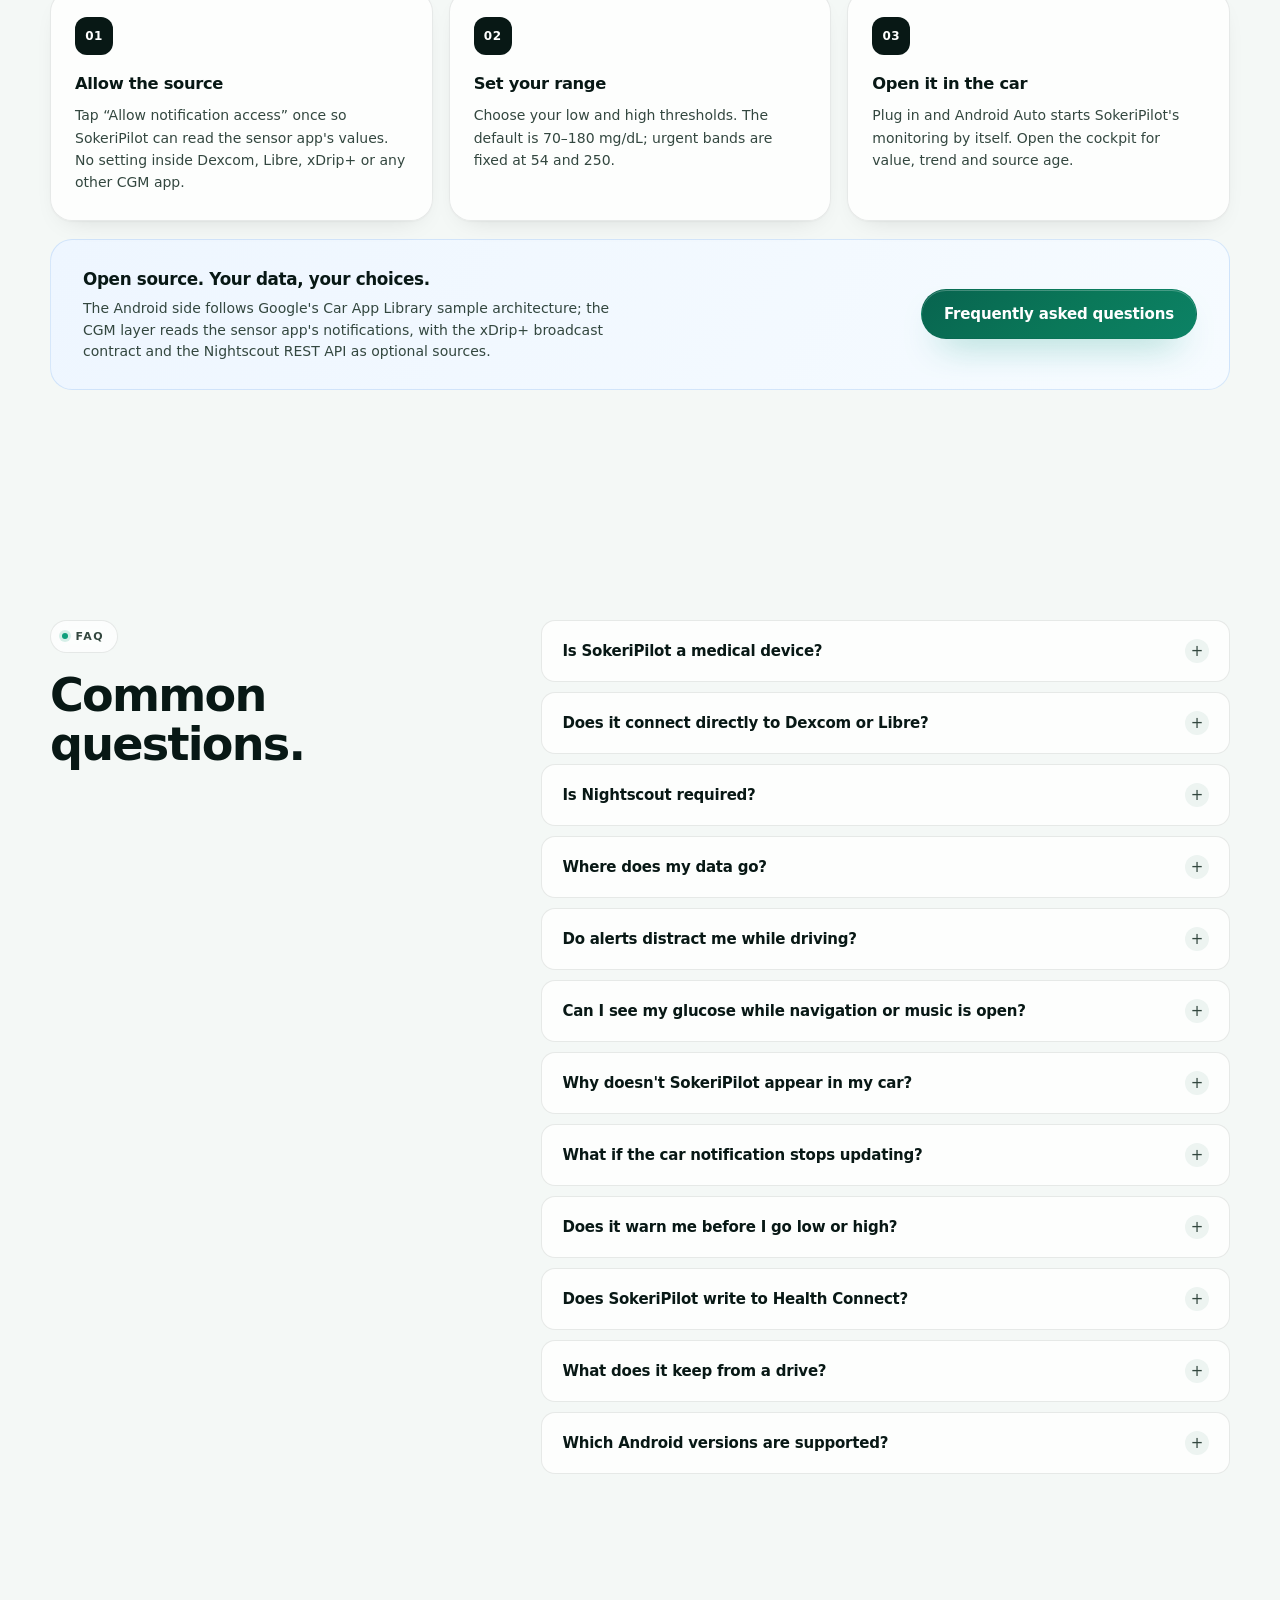
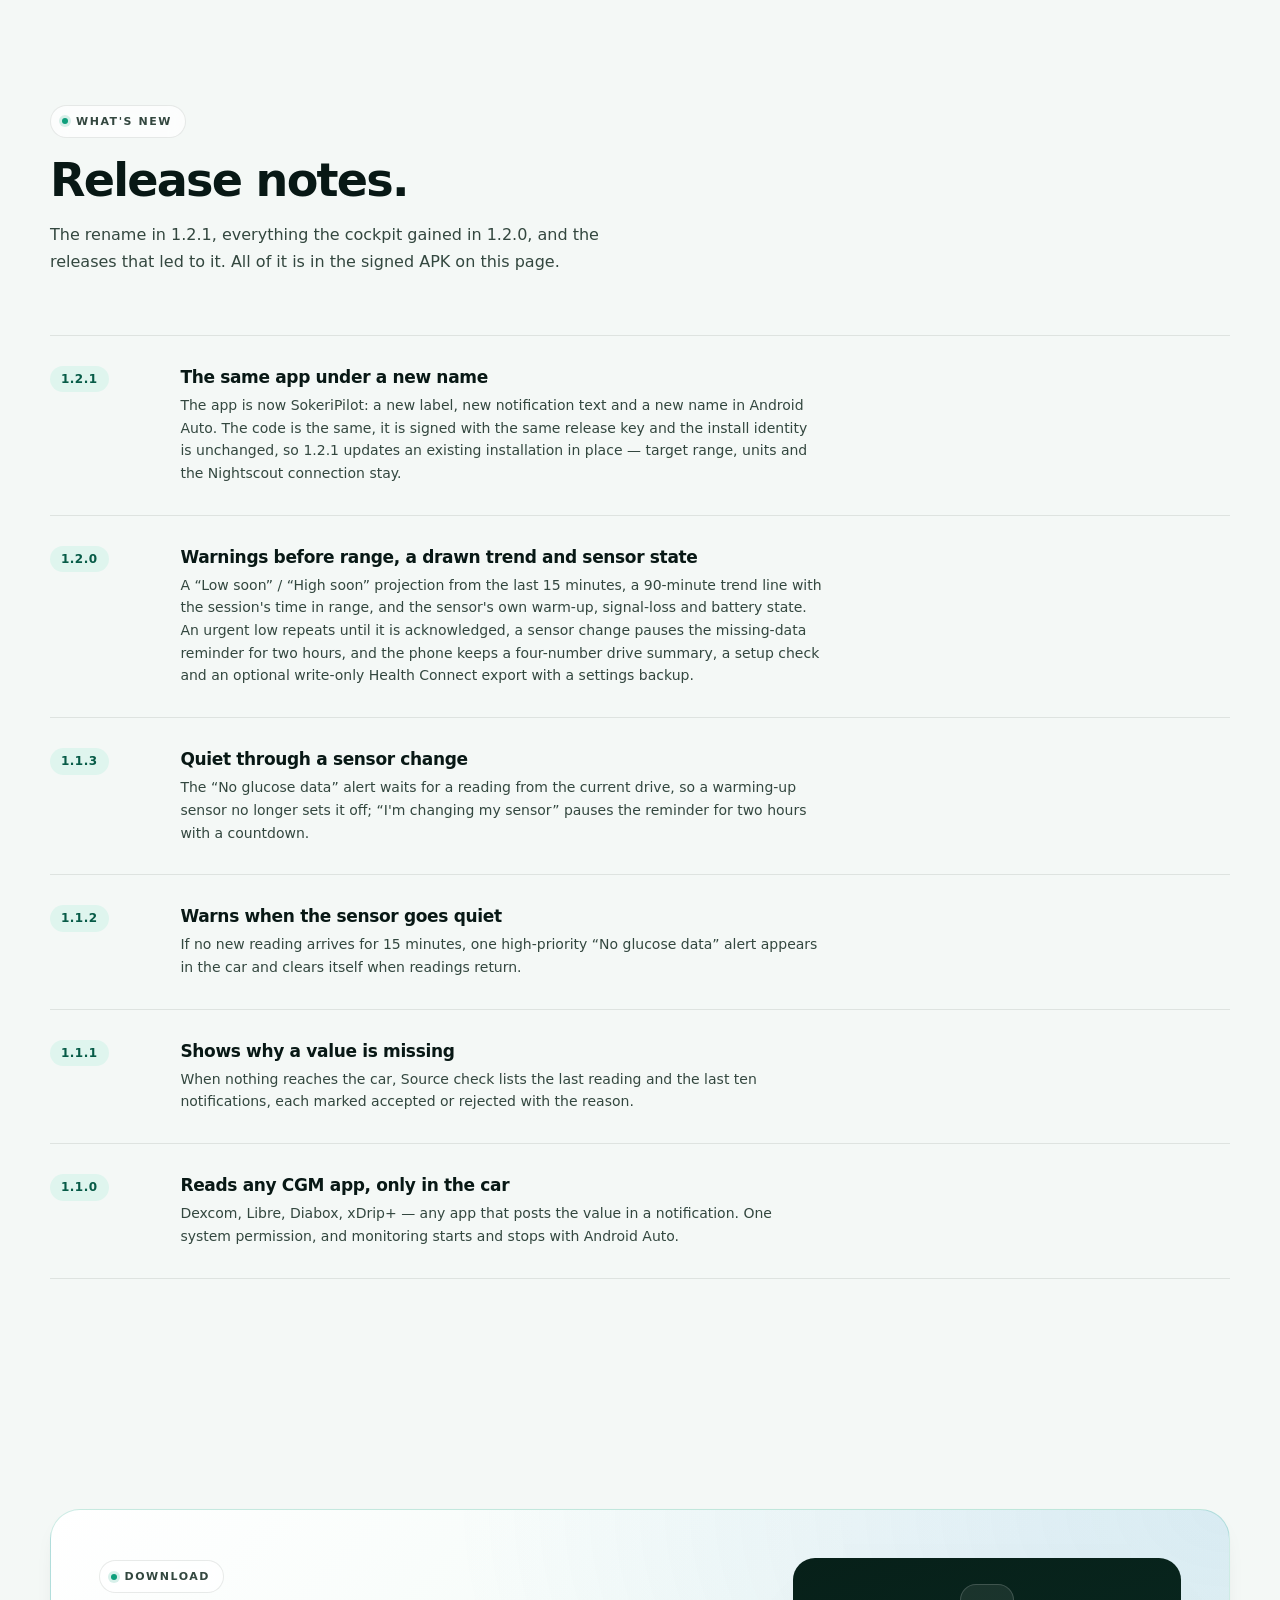
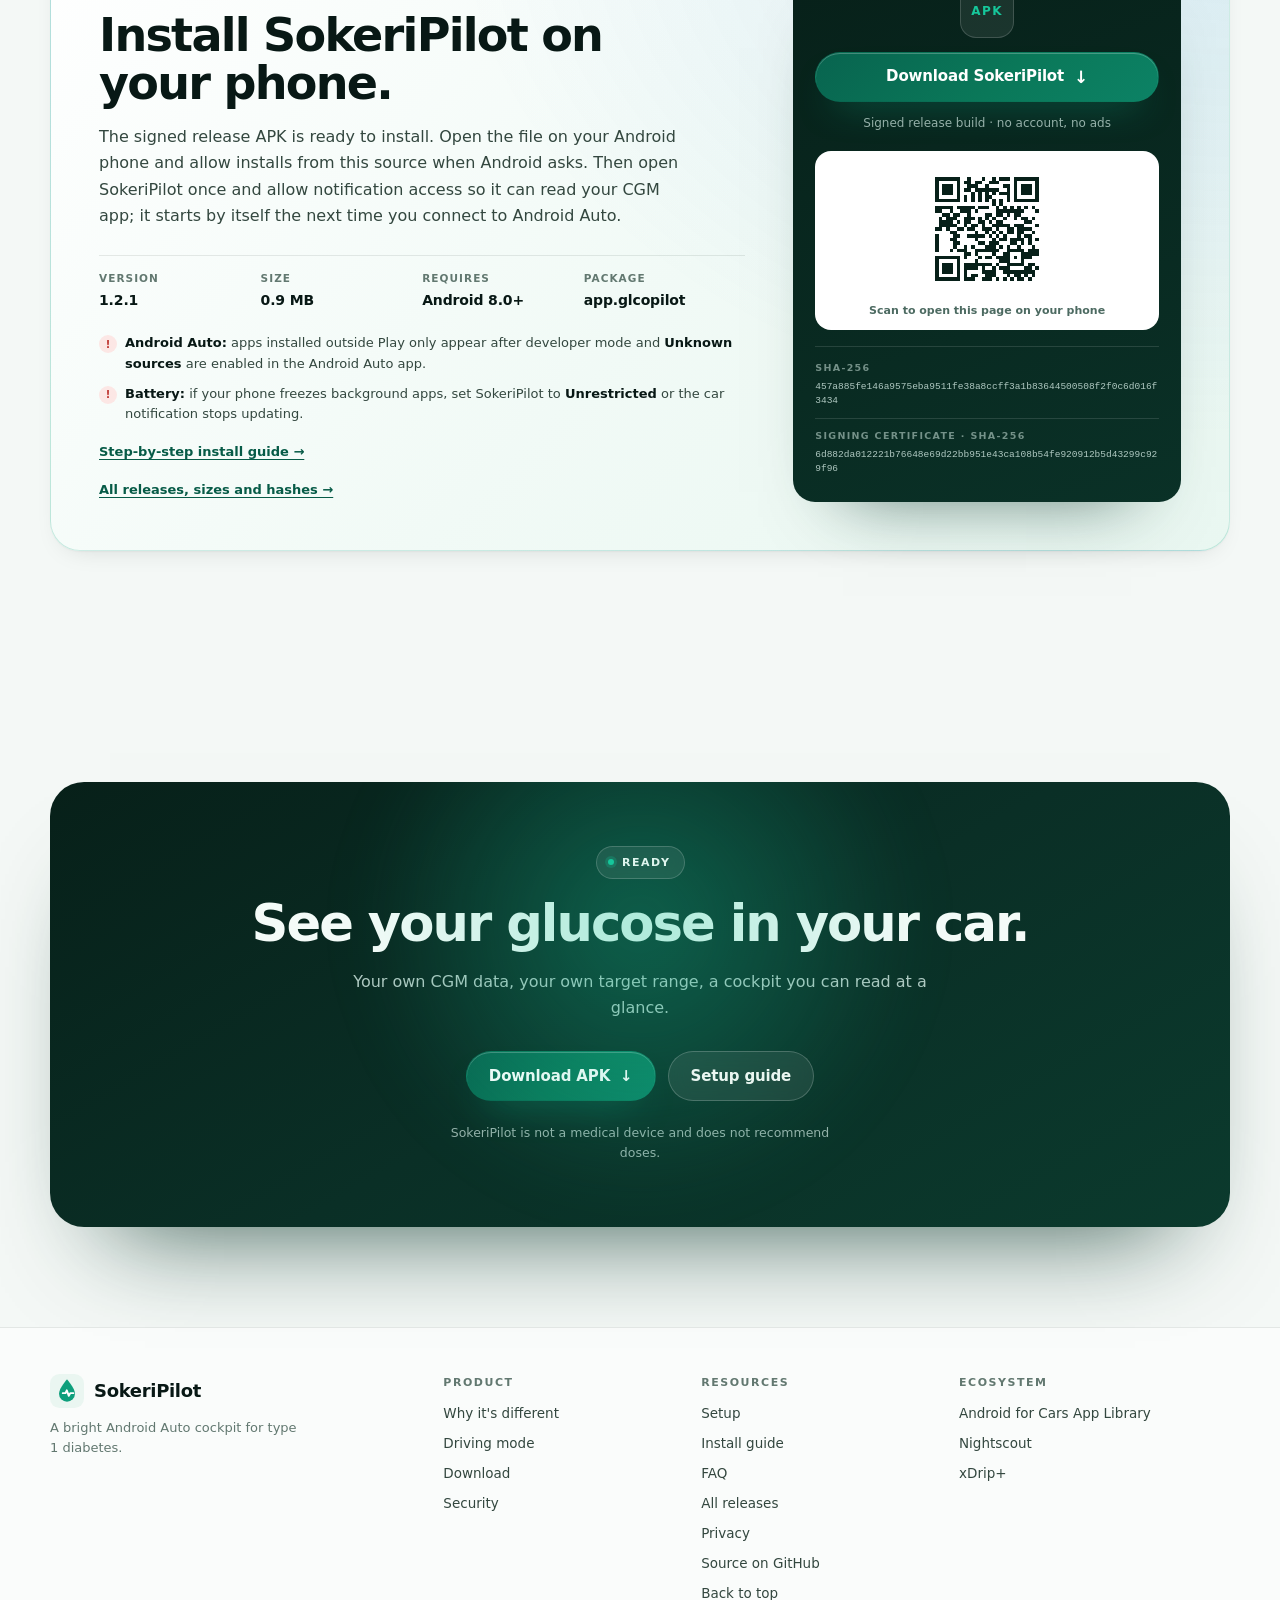
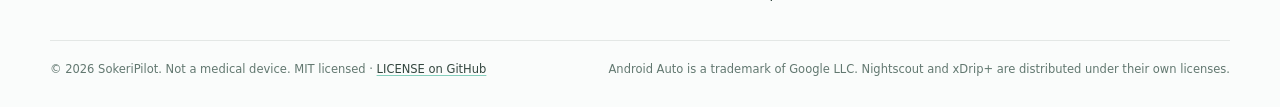
==== commit 145a5e35: "Stop overstating the new CGM apps and soften the AA palette The F-Droid recipe ran a sed that delete" ====
--- a/landing/index.html
+++ b/landing/index.html
@@ -21,9 +21,9 @@
   <meta name="color-scheme" content="light">
   <meta name="referrer" content="no-referrer">
   <link rel="icon" href="assets/favicon.svg" type="image/svg+xml">
-  <link rel="stylesheet" href="styles.css?v=1.2.1-3">
-  <link rel="stylesheet" href="showcase.css?v=1.2.1-3">
-  <link rel="stylesheet" href="signals.css?v=1.2.1-3">
+  <link rel="stylesheet" href="styles.css?v=1.2.1-4">
+  <link rel="stylesheet" href="showcase.css?v=1.2.1-4">
+  <link rel="stylesheet" href="signals.css?v=1.2.1-4">
   <script type="application/ld+json">
   {
     "@context": "https://schema.org",
--- a/landing/styles.css
+++ b/landing/styles.css
@@ -8,11 +8,11 @@
   --surface: #ffffff;
   --ink: #081815;
   --ink-2: #33473f;
-  --muted: #5f746c;
+  --muted: #627870;
 
   --mint: #0e9f7c;
   /* Darker ramp for text-on-mint buttons: white labels stay above 4.5:1. */
-  --mint-strong: #0a805f;
+  --mint-strong: #0a7859;
   --mint-2: #16c79b;
   --mint-soft: #dff5ee;
   --mint-ink: #075b47;
@@ -313,7 +313,7 @@
 
 .btn--primary {
   color: #fff;
-  background: linear-gradient(140deg, #075f4b, var(--mint-strong) 55%, #0a805f);
+  background: linear-gradient(140deg, #08644f, var(--mint-strong) 55%, #0c8265);
   box-shadow: 0 1px 0 rgba(255, 255, 255, 0.24) inset,
     0 18px 36px -20px rgba(14, 159, 124, 0.85);
 }
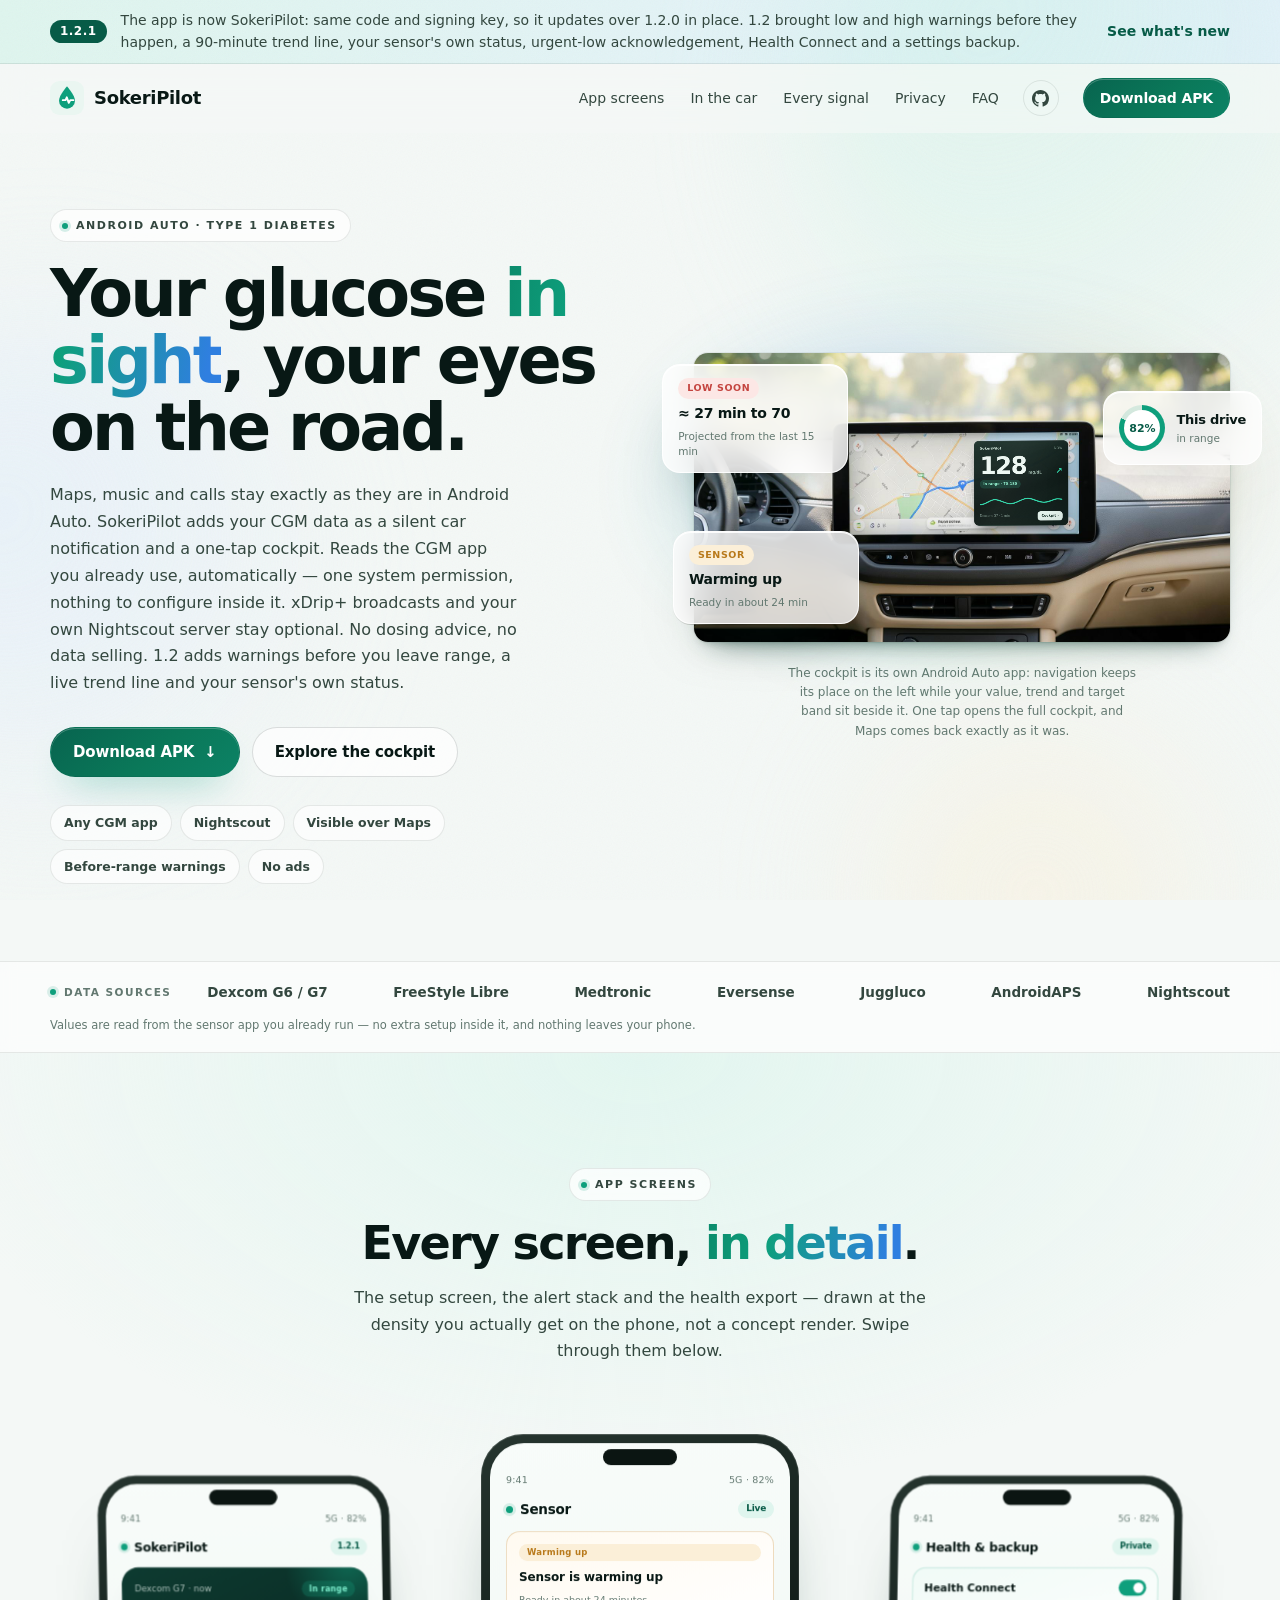
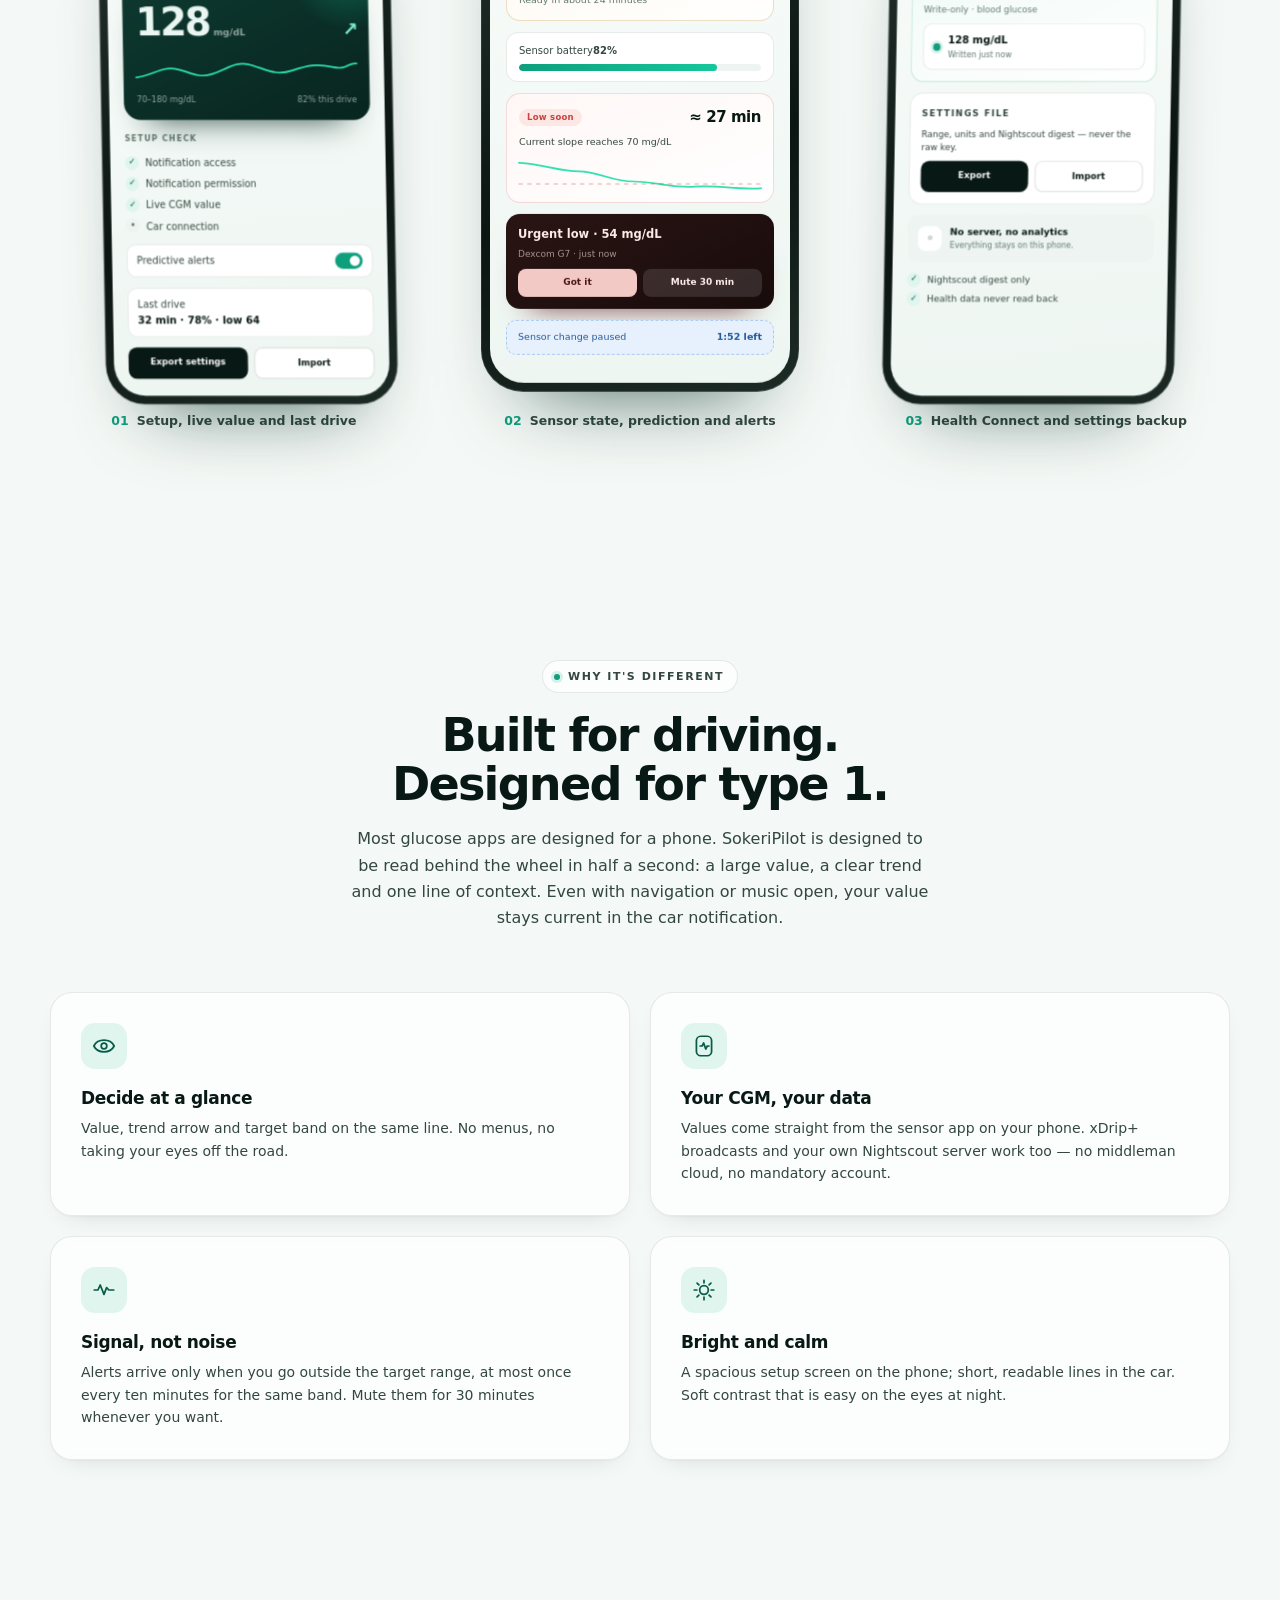
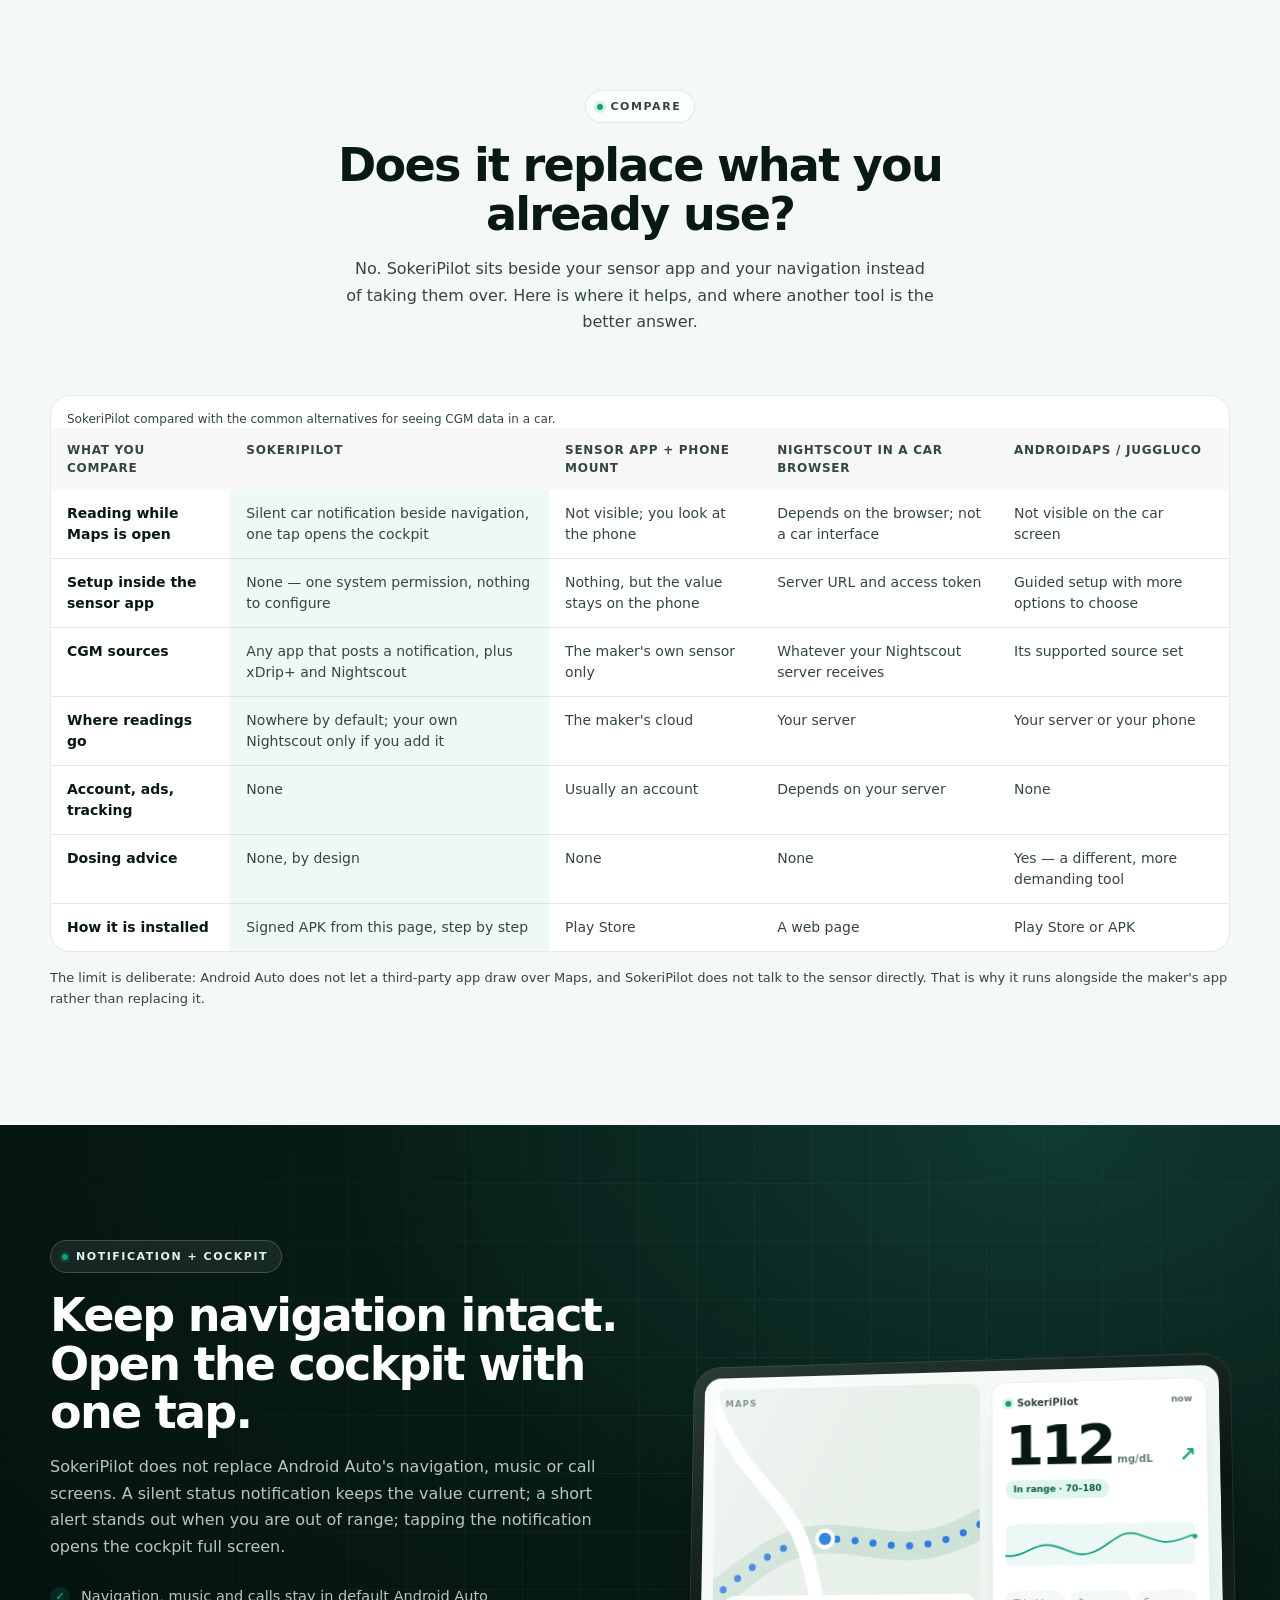
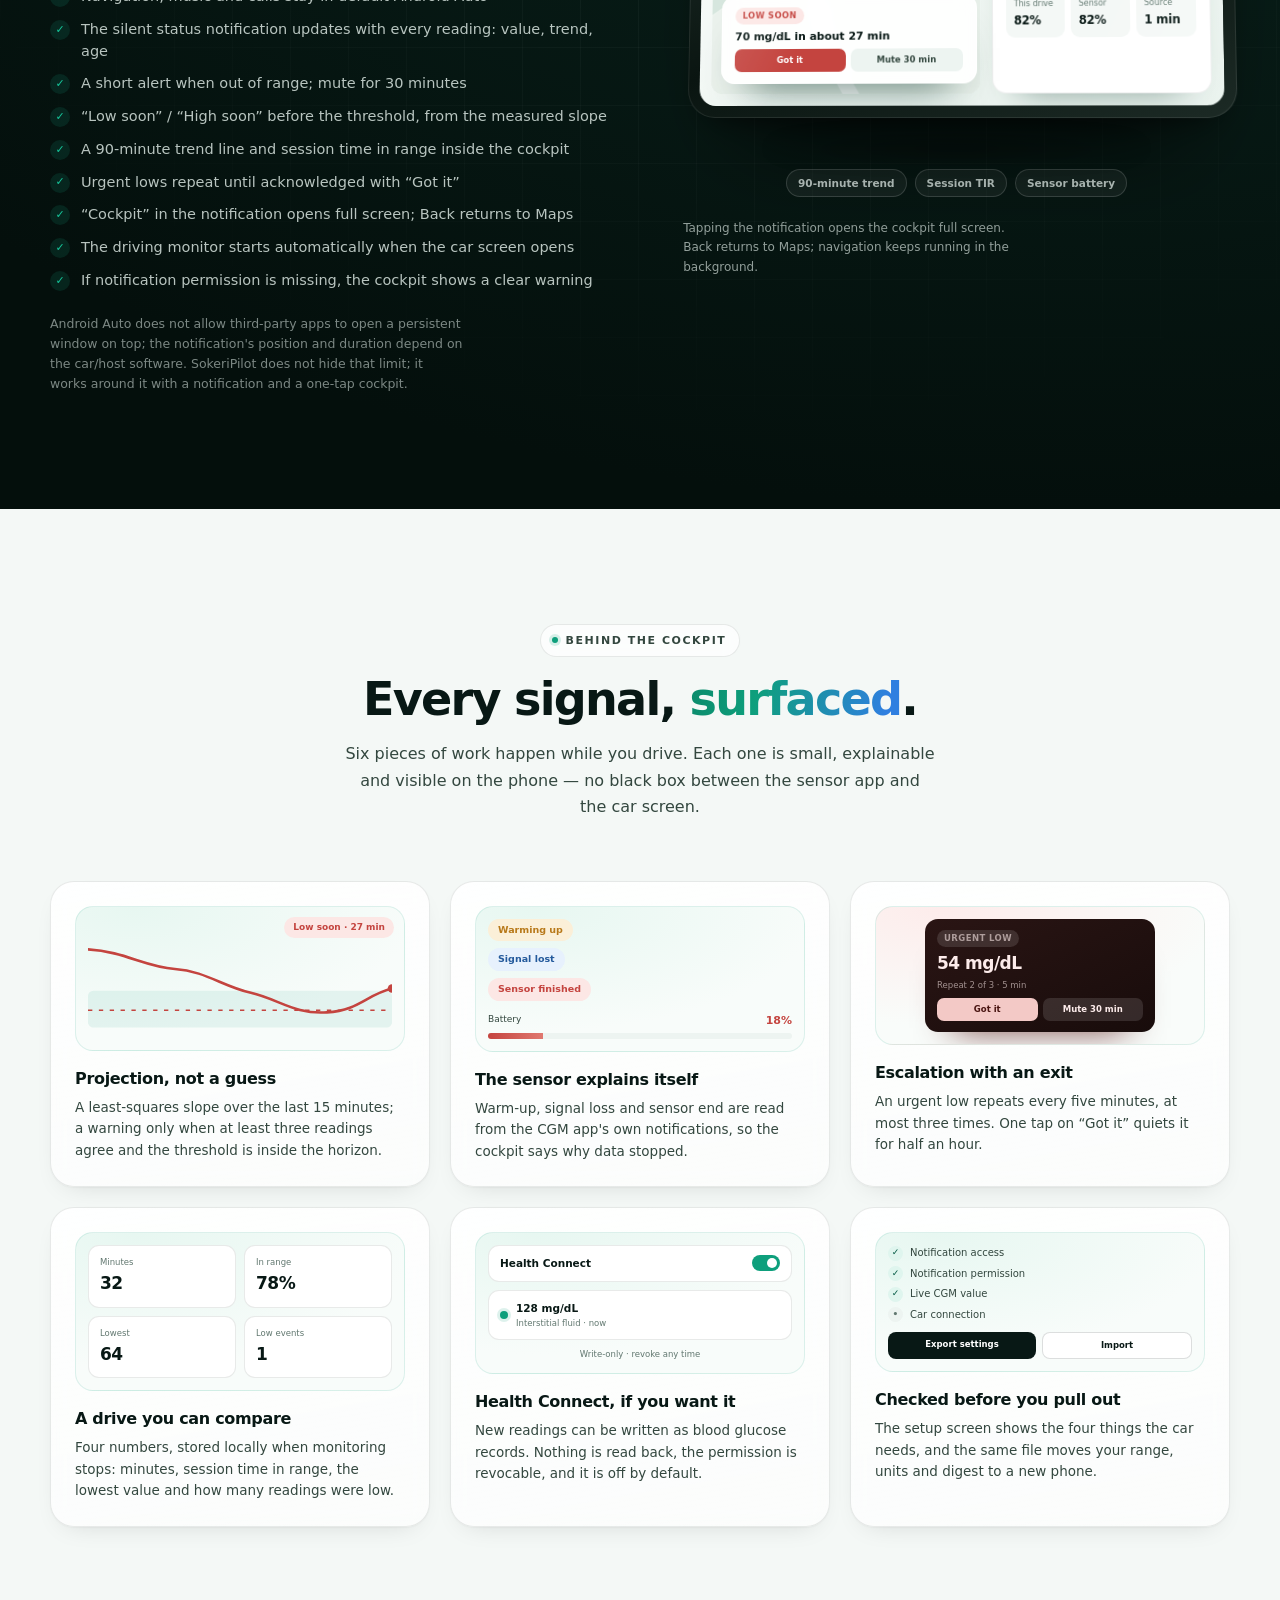
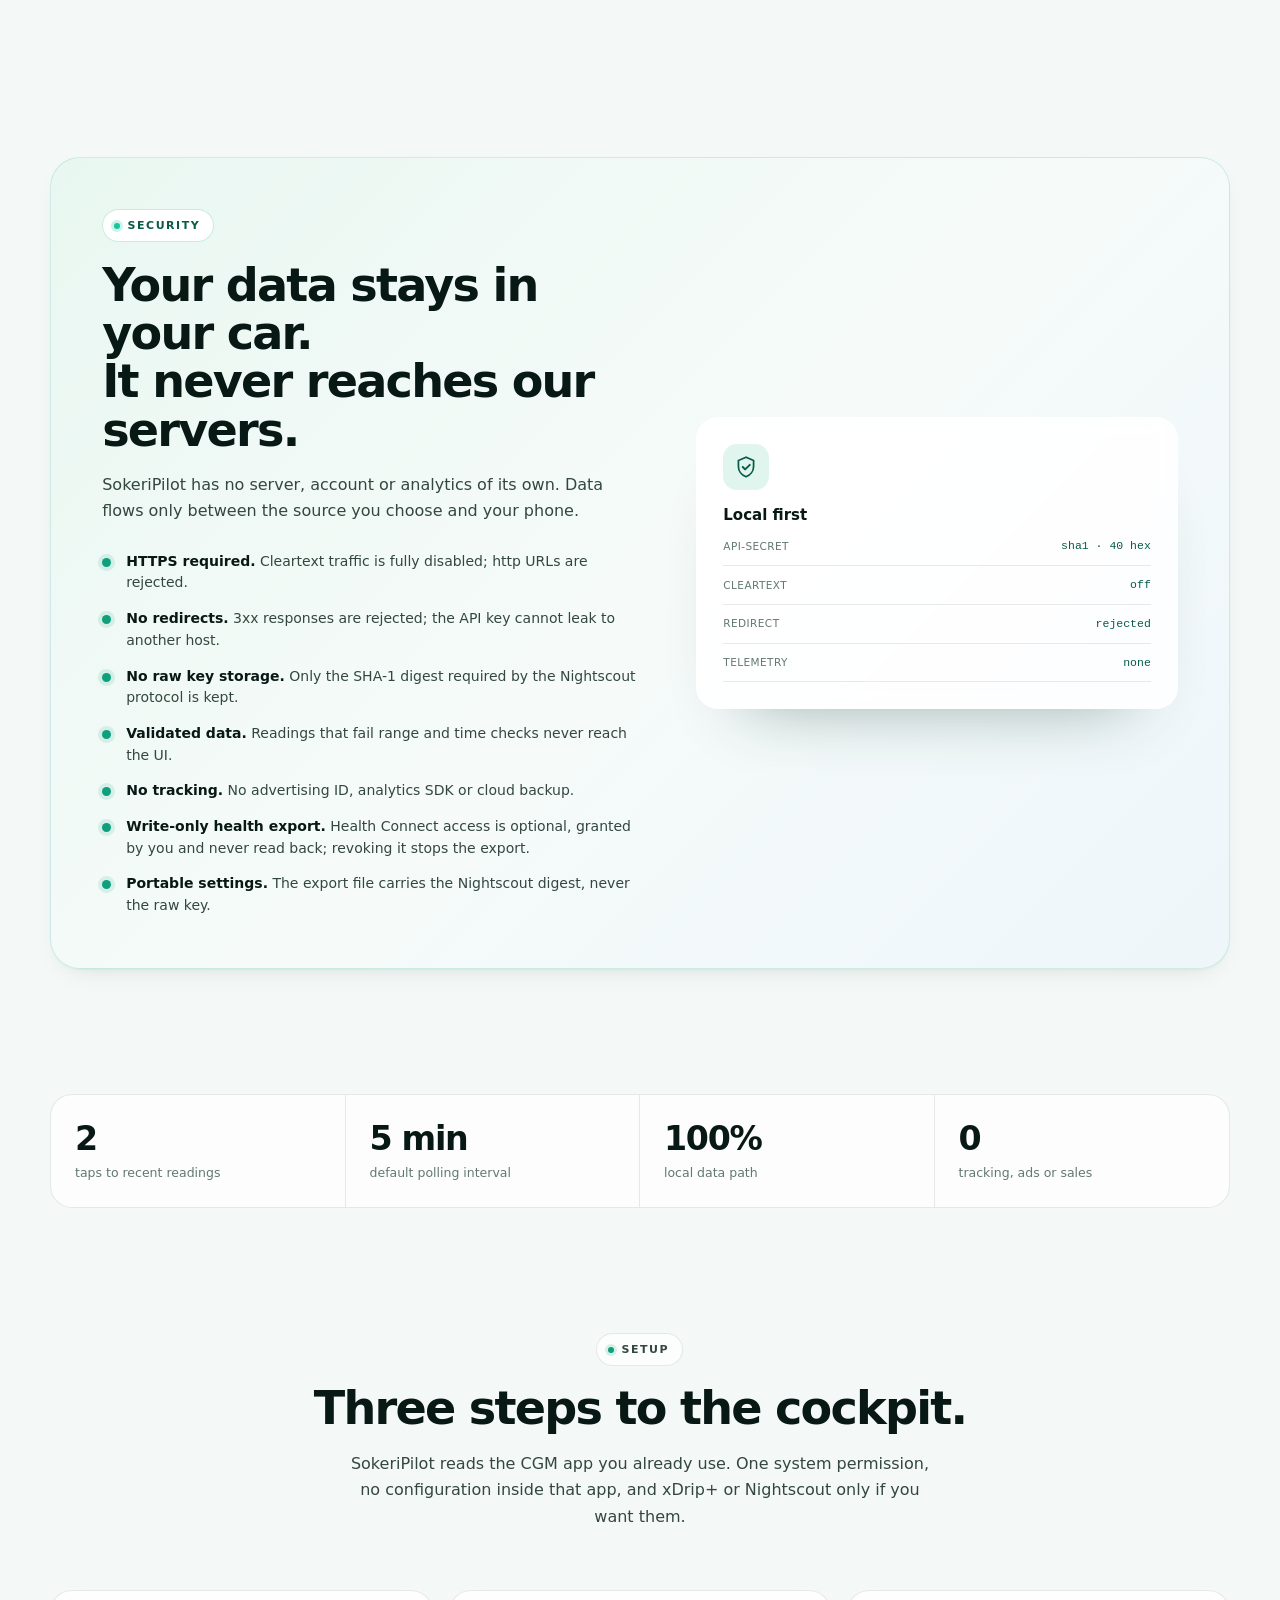
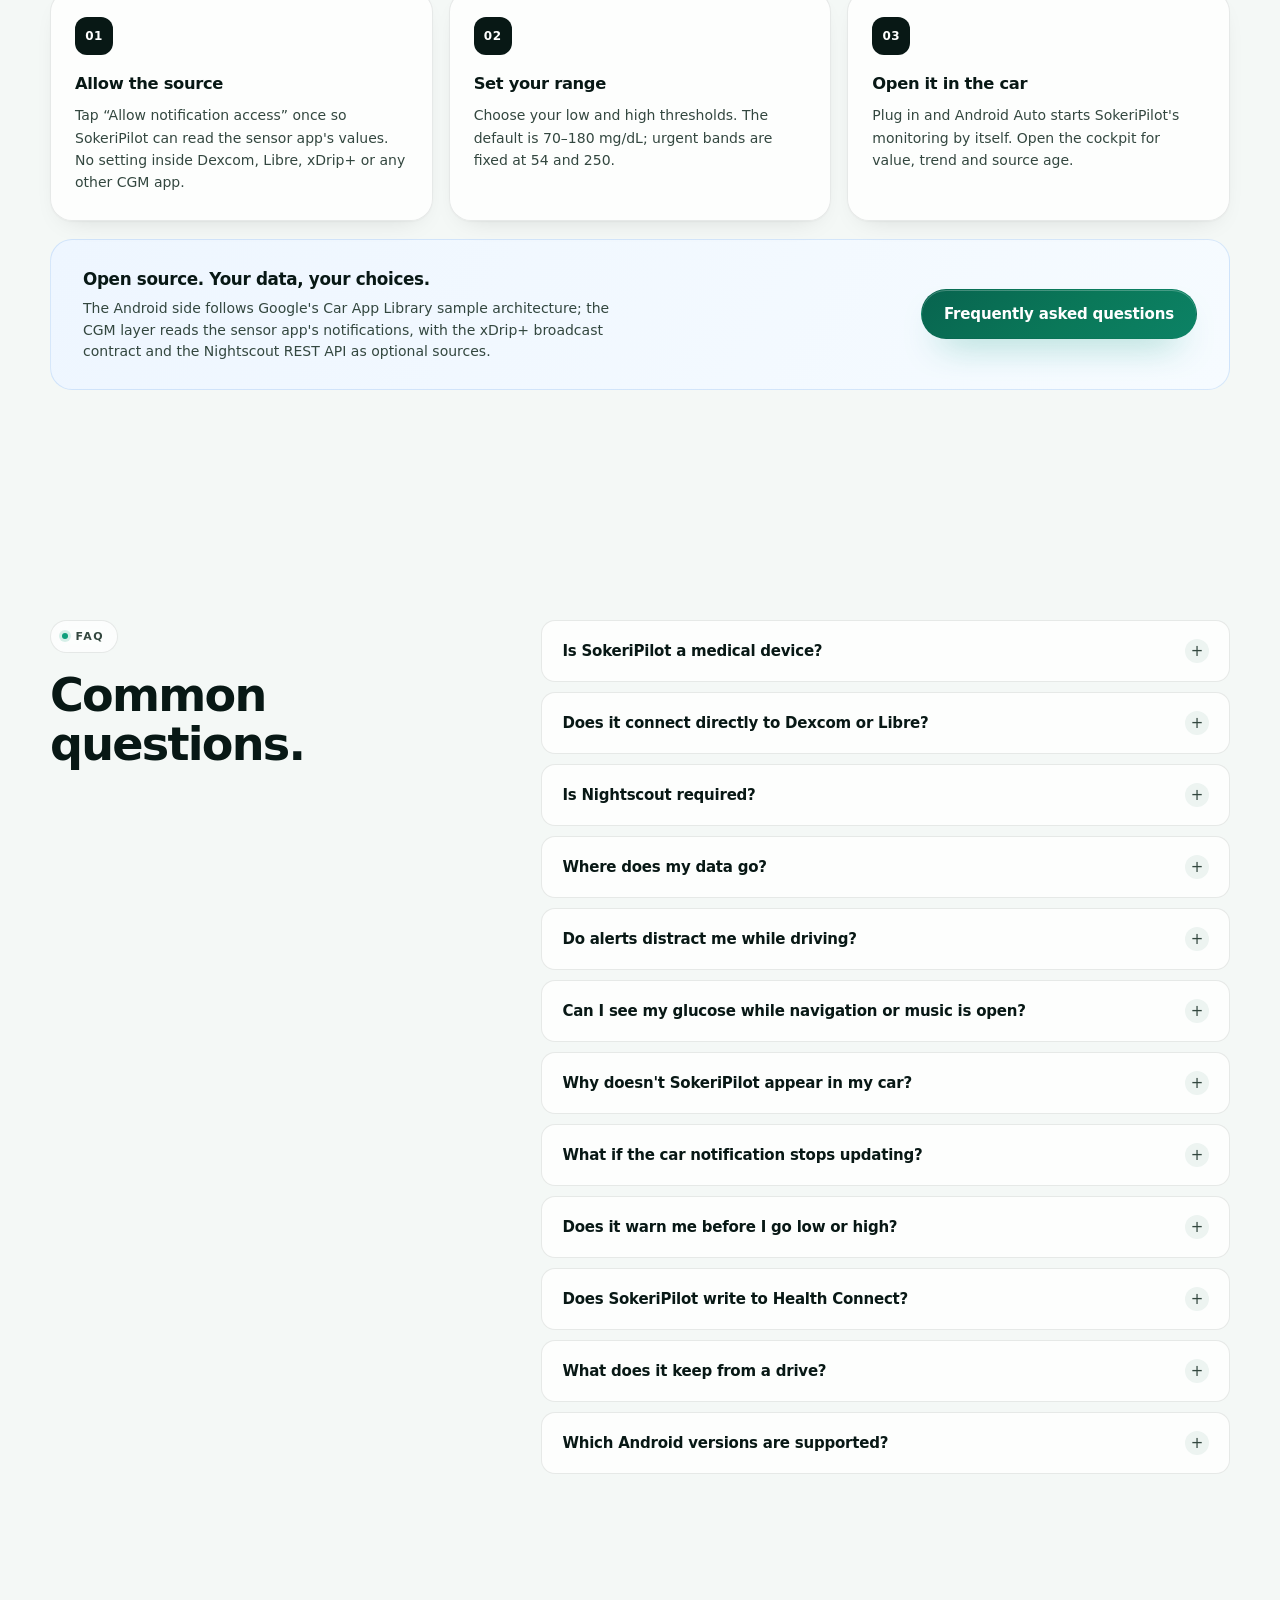
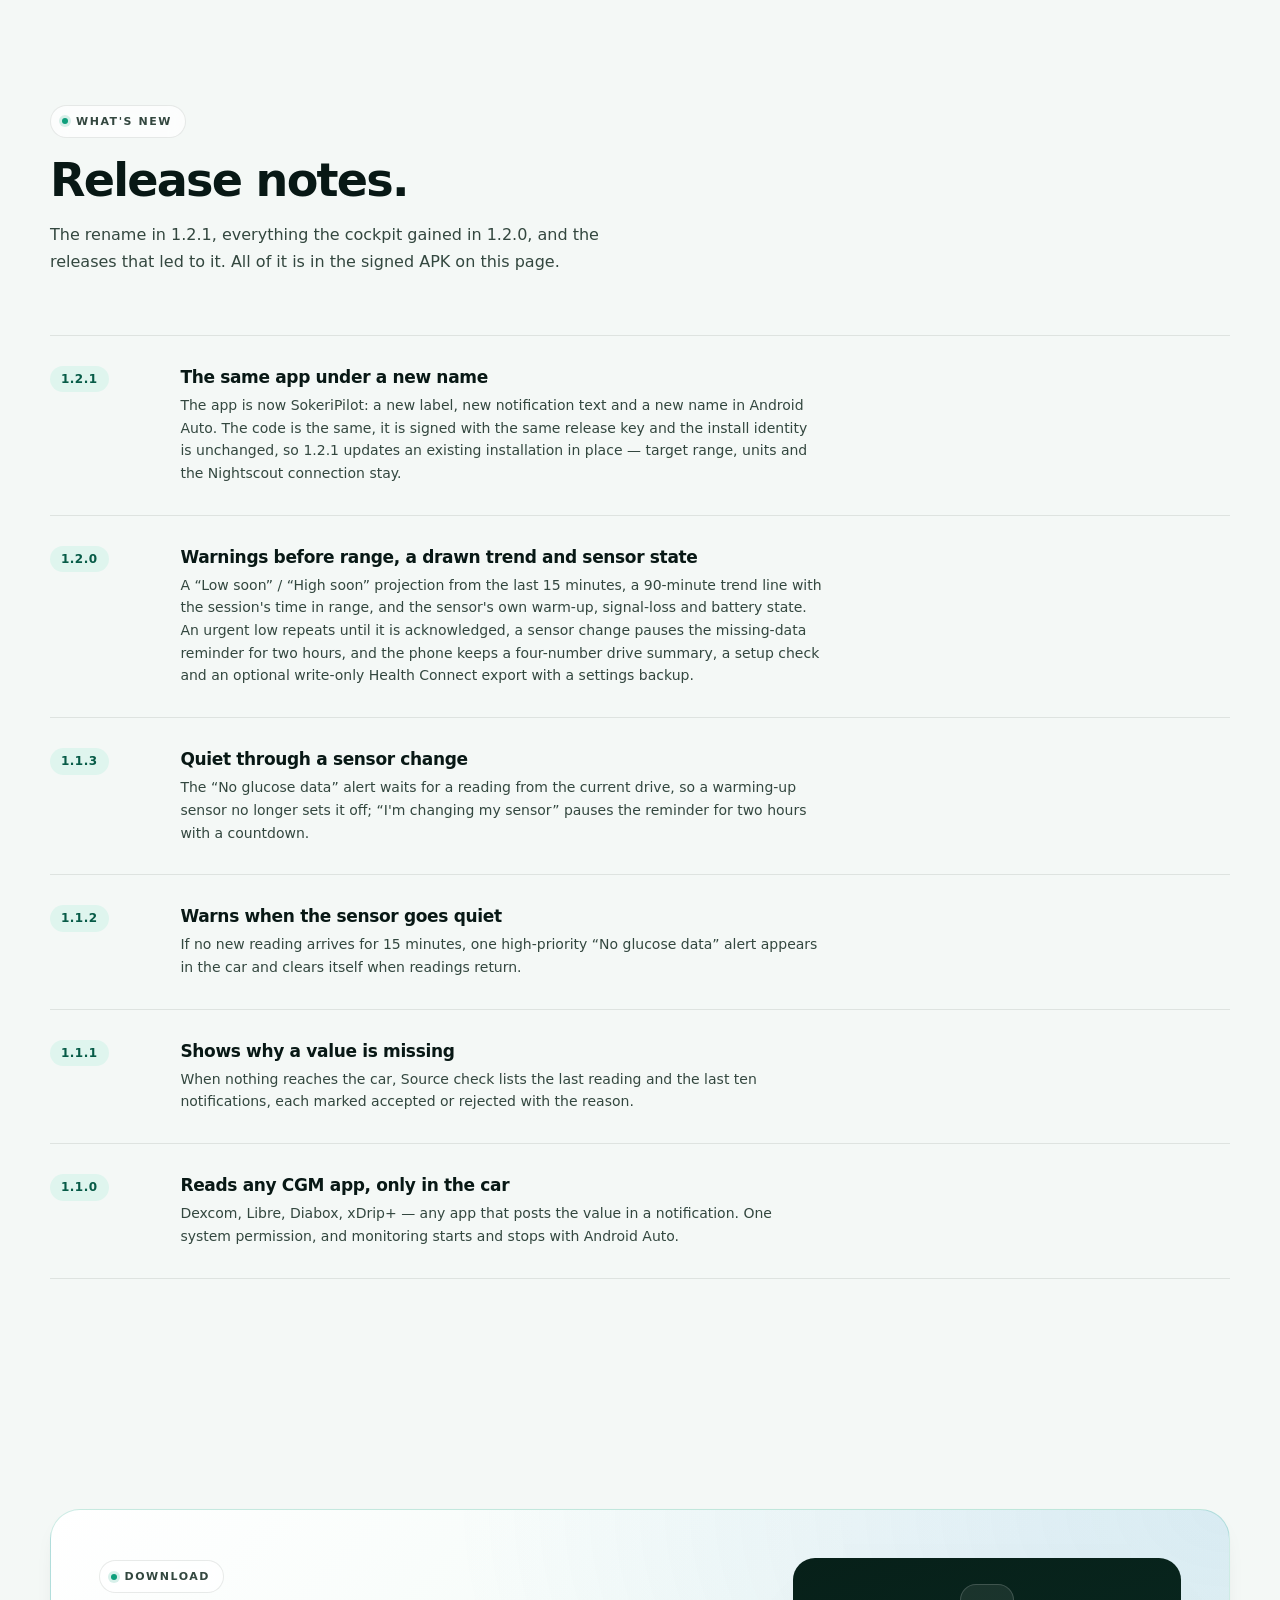
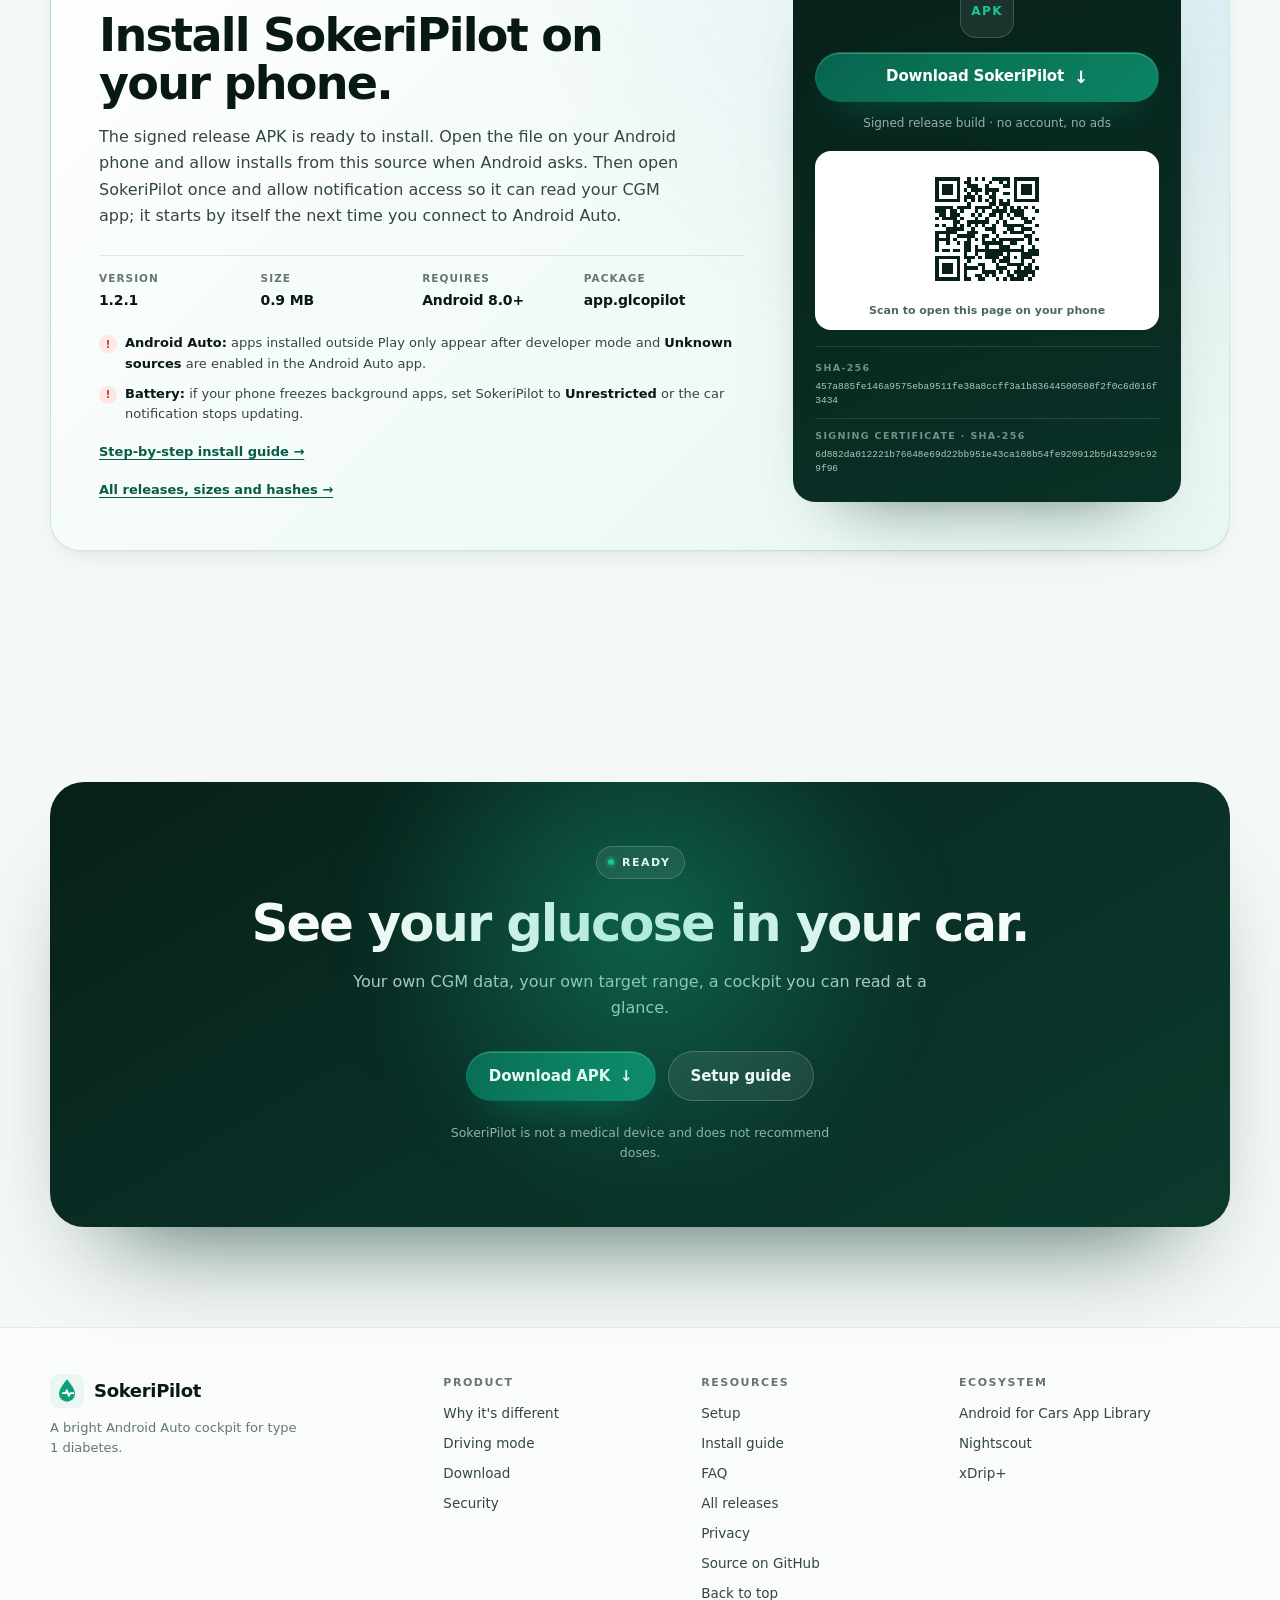
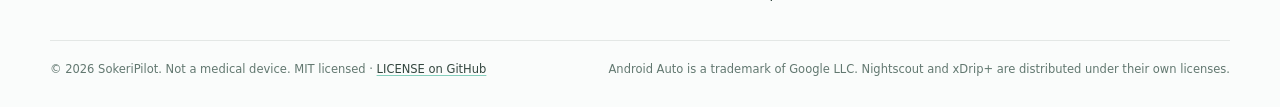
==== commit 997b0dd0: "Point every public URL at the GitHub Pages site The hosted deployment is gone, so the canonical URL," ====
--- a/landing/index.html
+++ b/landing/index.html
@@ -5,16 +5,16 @@
   <meta name="viewport" content="width=device-width, initial-scale=1">
   <title>SokeriPilot — CGM monitor alongside Android Auto navigation</title>
   <meta name="description" content="SokeriPilot shows your CGM data as a car notification and a full-screen cockpit while Android Auto navigation and music stay unchanged. Reads the CGM app already on your phone automatically, with xDrip+ and Nightscout optional; no dosing advice, no data selling.">
-  <link rel="canonical" href="https://glucopilot-civgdk.freebuff.site/">
+  <link rel="canonical" href="https://erdalbirinci.github.io/SokeriPilot/">
   <meta property="og:type" content="website">
   <meta property="og:site_name" content="SokeriPilot">
   <meta property="og:title" content="SokeriPilot — your glucose in sight, your eyes on the road">
   <meta property="og:description" content="Your CGM value, trend and band beside Android Auto navigation, as a silent car notification and a one-tap cockpit. Reads the CGM app already on your phone.">
-  <meta property="og:url" content="https://glucopilot-civgdk.freebuff.site/">
-  <meta property="og:image" content="https://glucopilot-civgdk.freebuff.site/assets/android-auto.jpg">
+  <meta property="og:url" content="https://erdalbirinci.github.io/SokeriPilot/">
+  <meta property="og:image" content="https://erdalbirinci.github.io/SokeriPilot/assets/android-auto.jpg">
   <meta property="og:image:alt" content="A car head unit running Android Auto: Maps on the left, the SokeriPilot cockpit on the right showing 128 mg/dL and an in-range band.">
   <meta name="twitter:card" content="summary_large_image">
-  <meta name="twitter:image" content="https://glucopilot-civgdk.freebuff.site/assets/android-auto.jpg">
+  <meta name="twitter:image" content="https://erdalbirinci.github.io/SokeriPilot/assets/android-auto.jpg">
   <meta name="theme-color" content="#0e9f7c">
   <meta property="og:image:width" content="1392">
   <meta property="og:image:height" content="752">
@@ -32,8 +32,8 @@
     "applicationCategory": "HealthApplication",
     "operatingSystem": "Android 8.0 or newer",
     "softwareVersion": "1.2.1",
-    "url": "https://glucopilot-civgdk.freebuff.site/",
-    "downloadUrl": "https://glucopilot-civgdk.freebuff.site/download/SokeriPilot-1.2.1.apk",
+    "url": "https://erdalbirinci.github.io/SokeriPilot/",
+    "downloadUrl": "https://erdalbirinci.github.io/SokeriPilot/download/SokeriPilot-1.2.1.apk",
     "description": "Shows CGM readings as a silent Android Auto car notification and a one-tap cockpit. Reads the sensor app already installed; no account, no analytics, no dosing advice.",
     "offers": { "@type": "Offer", "price": "0", "priceCurrency": "USD" }
   }
